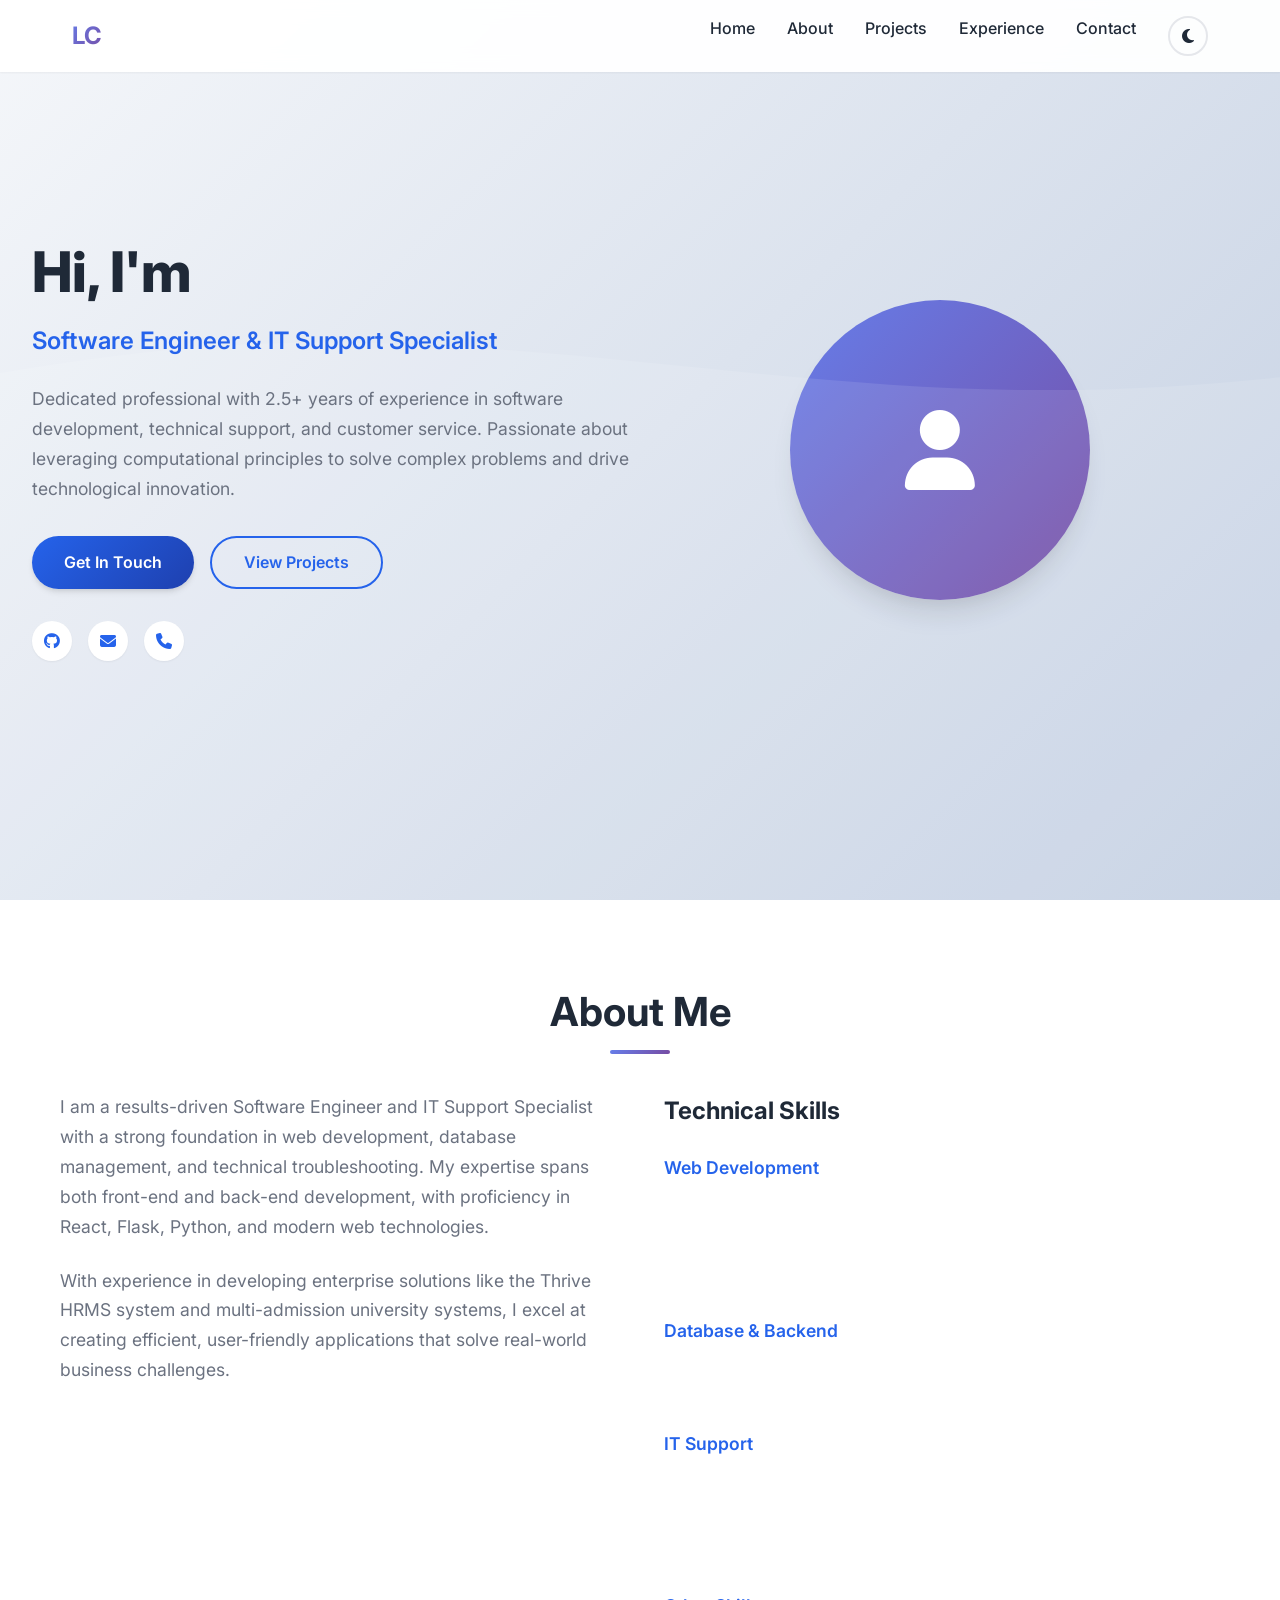
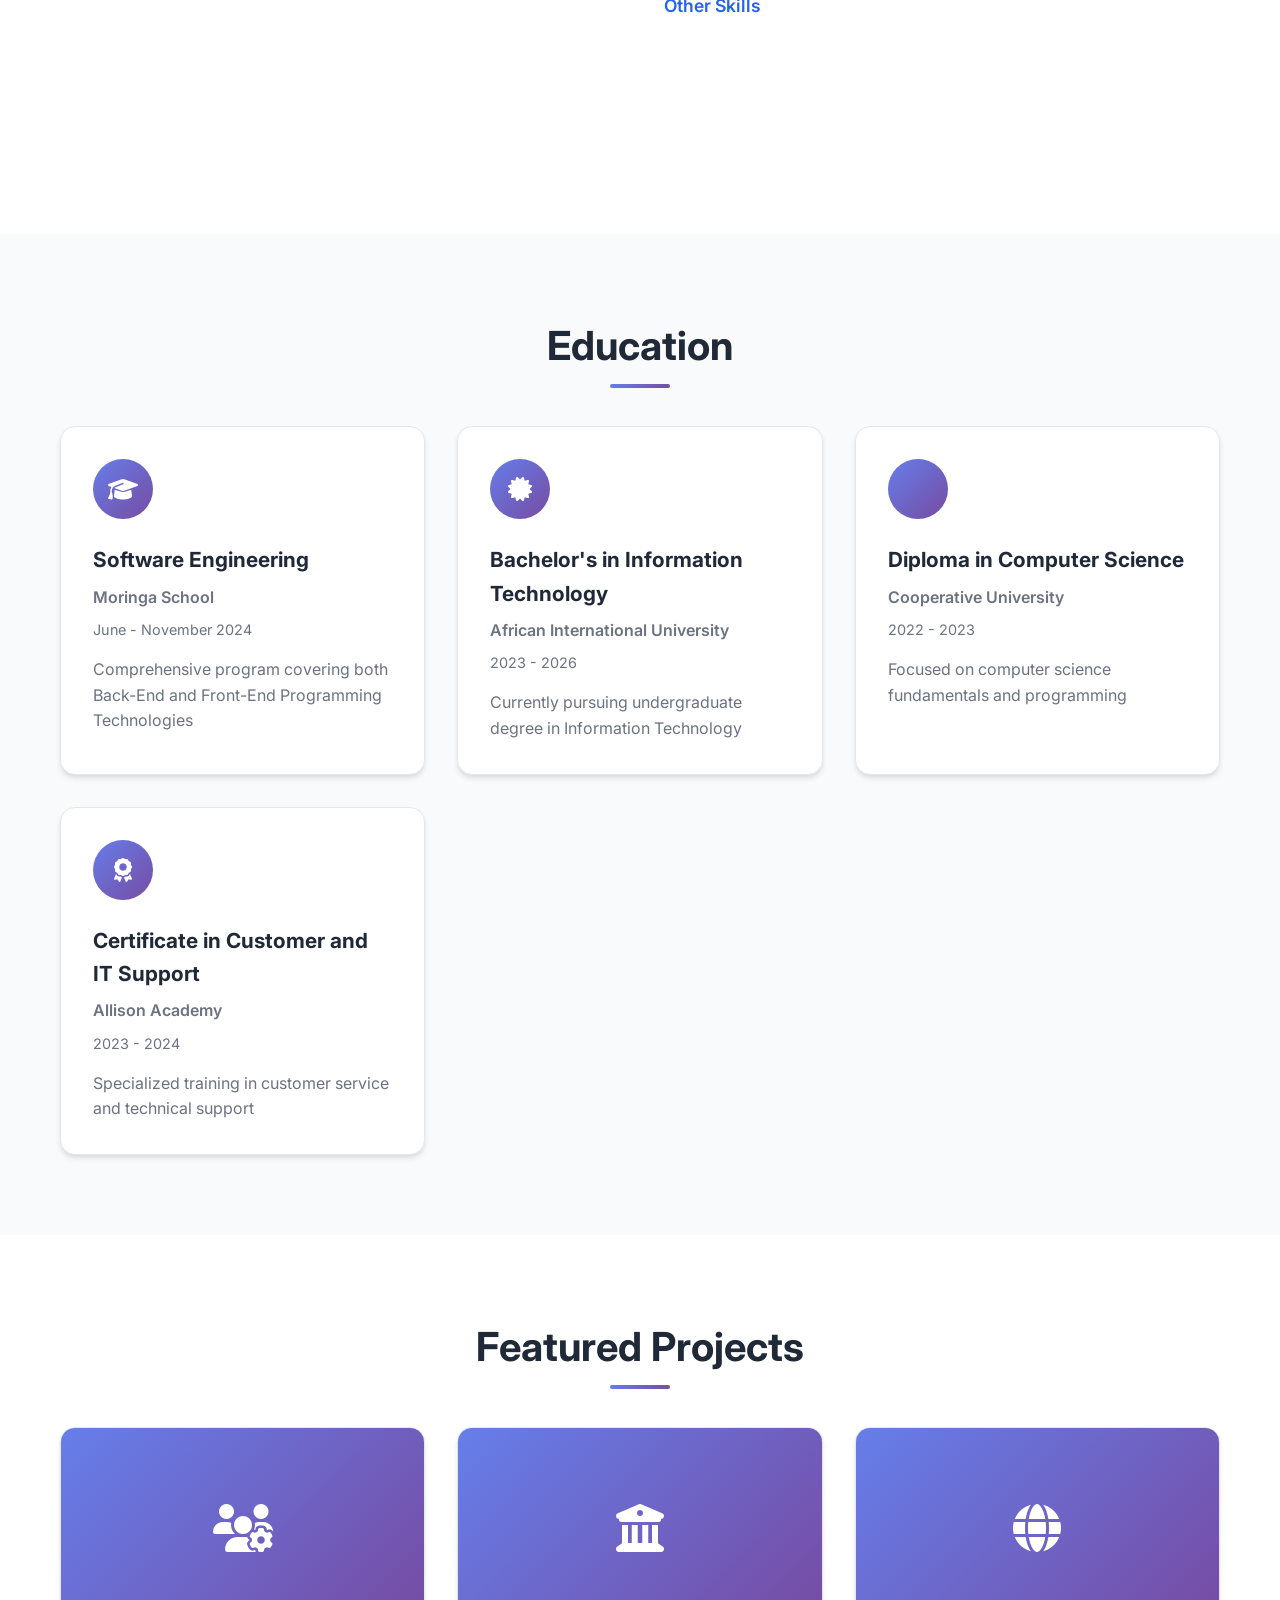
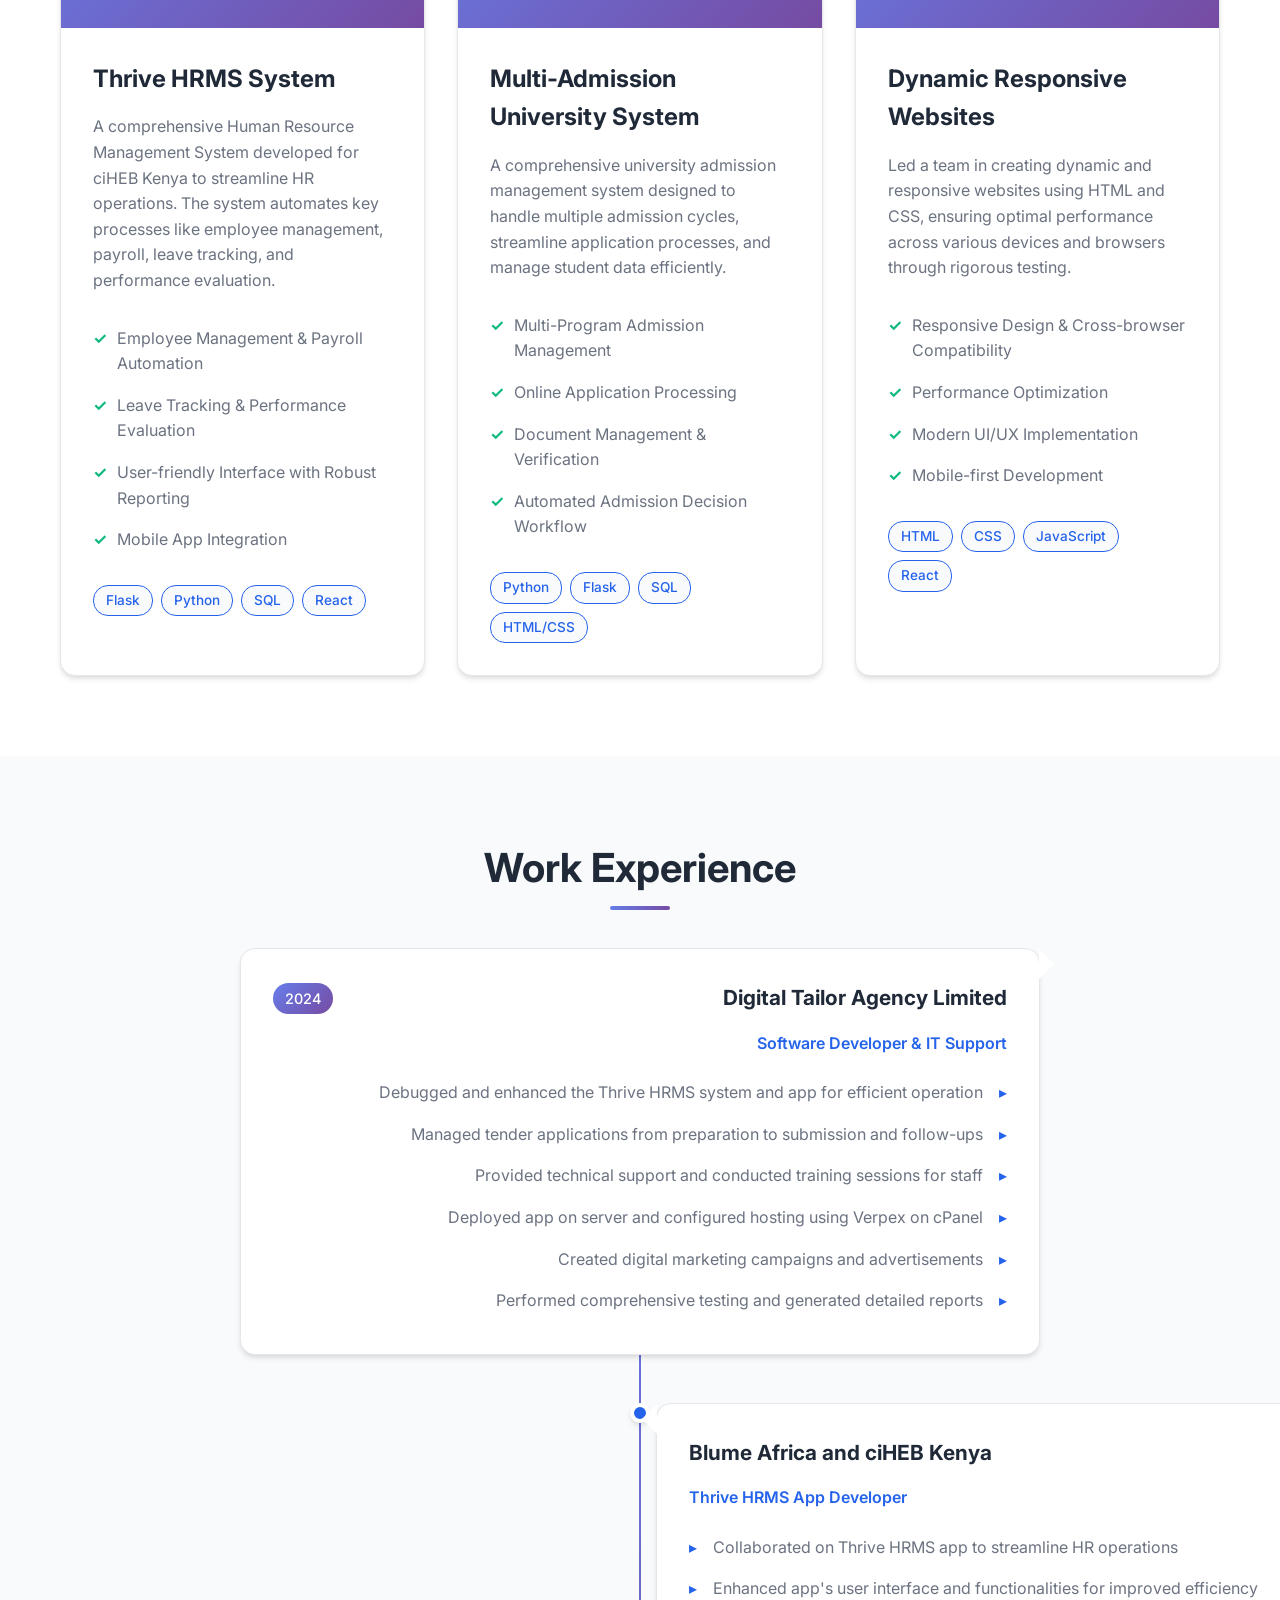
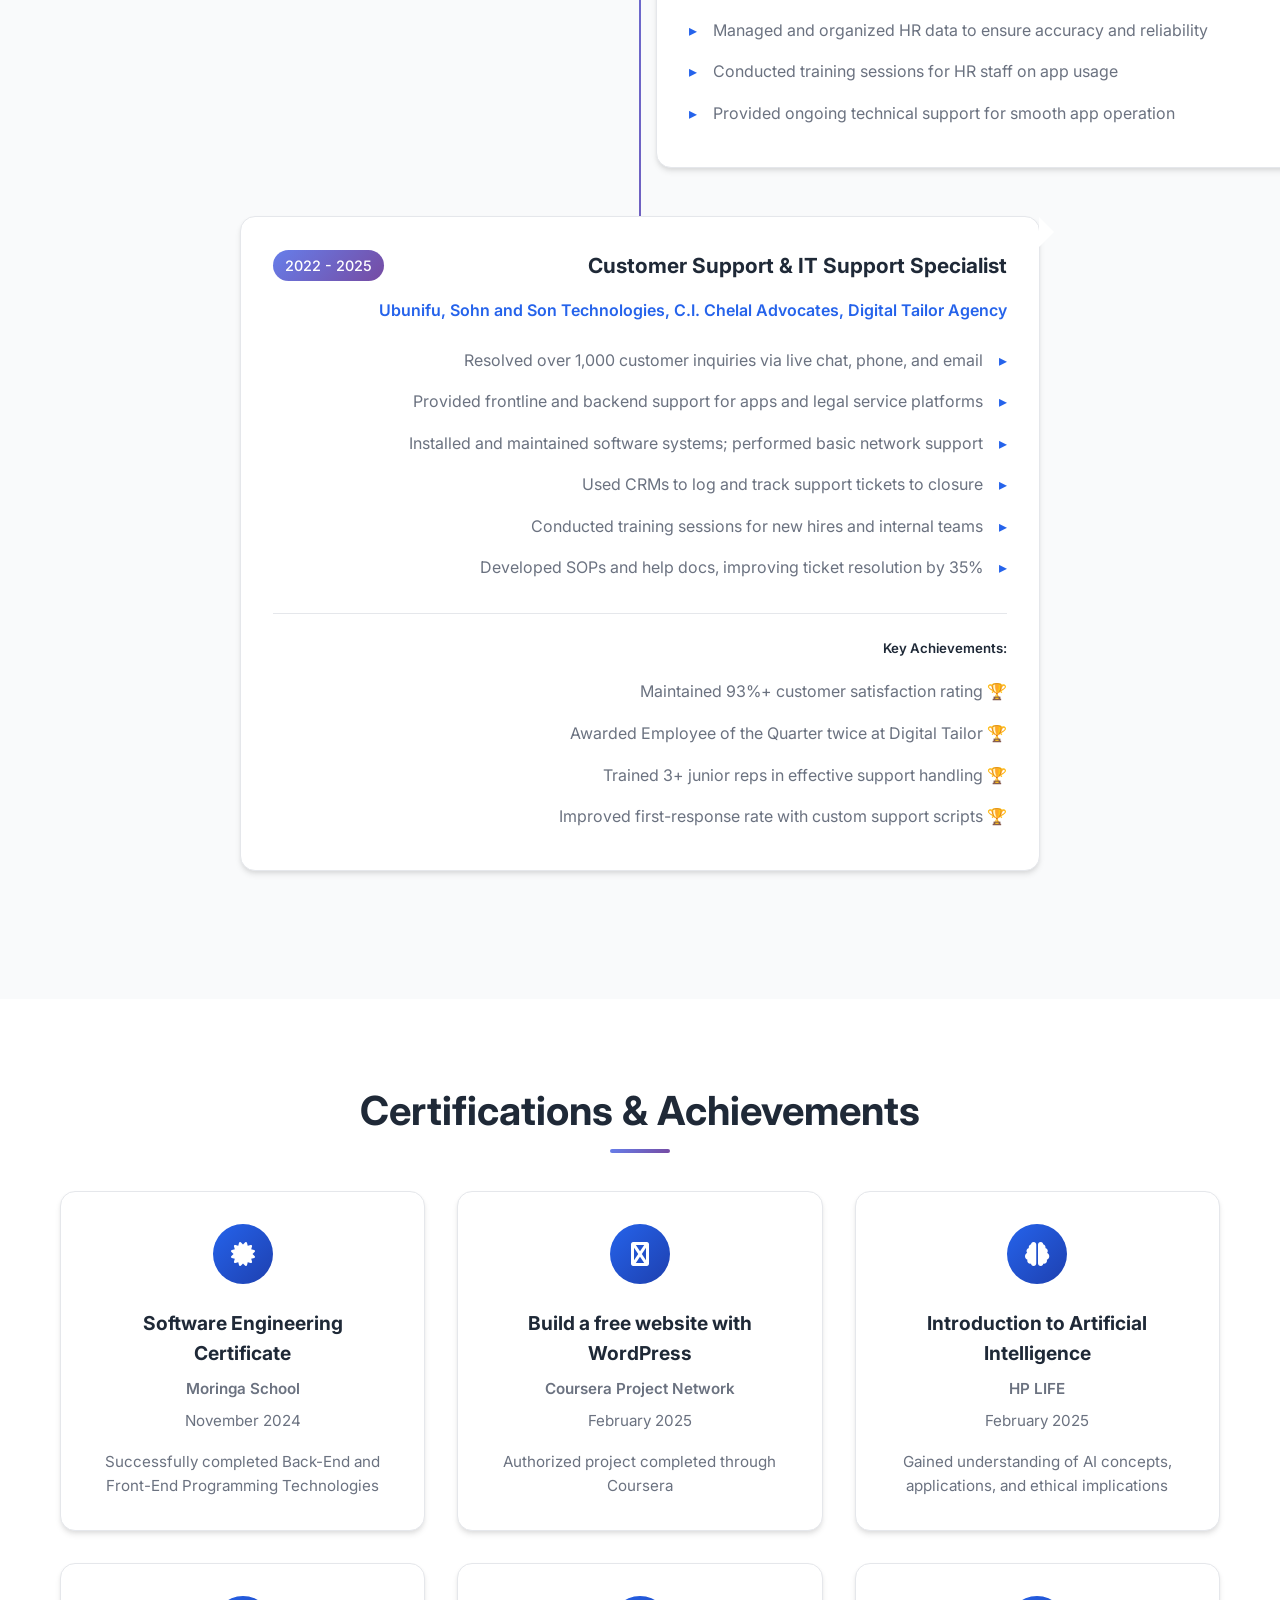
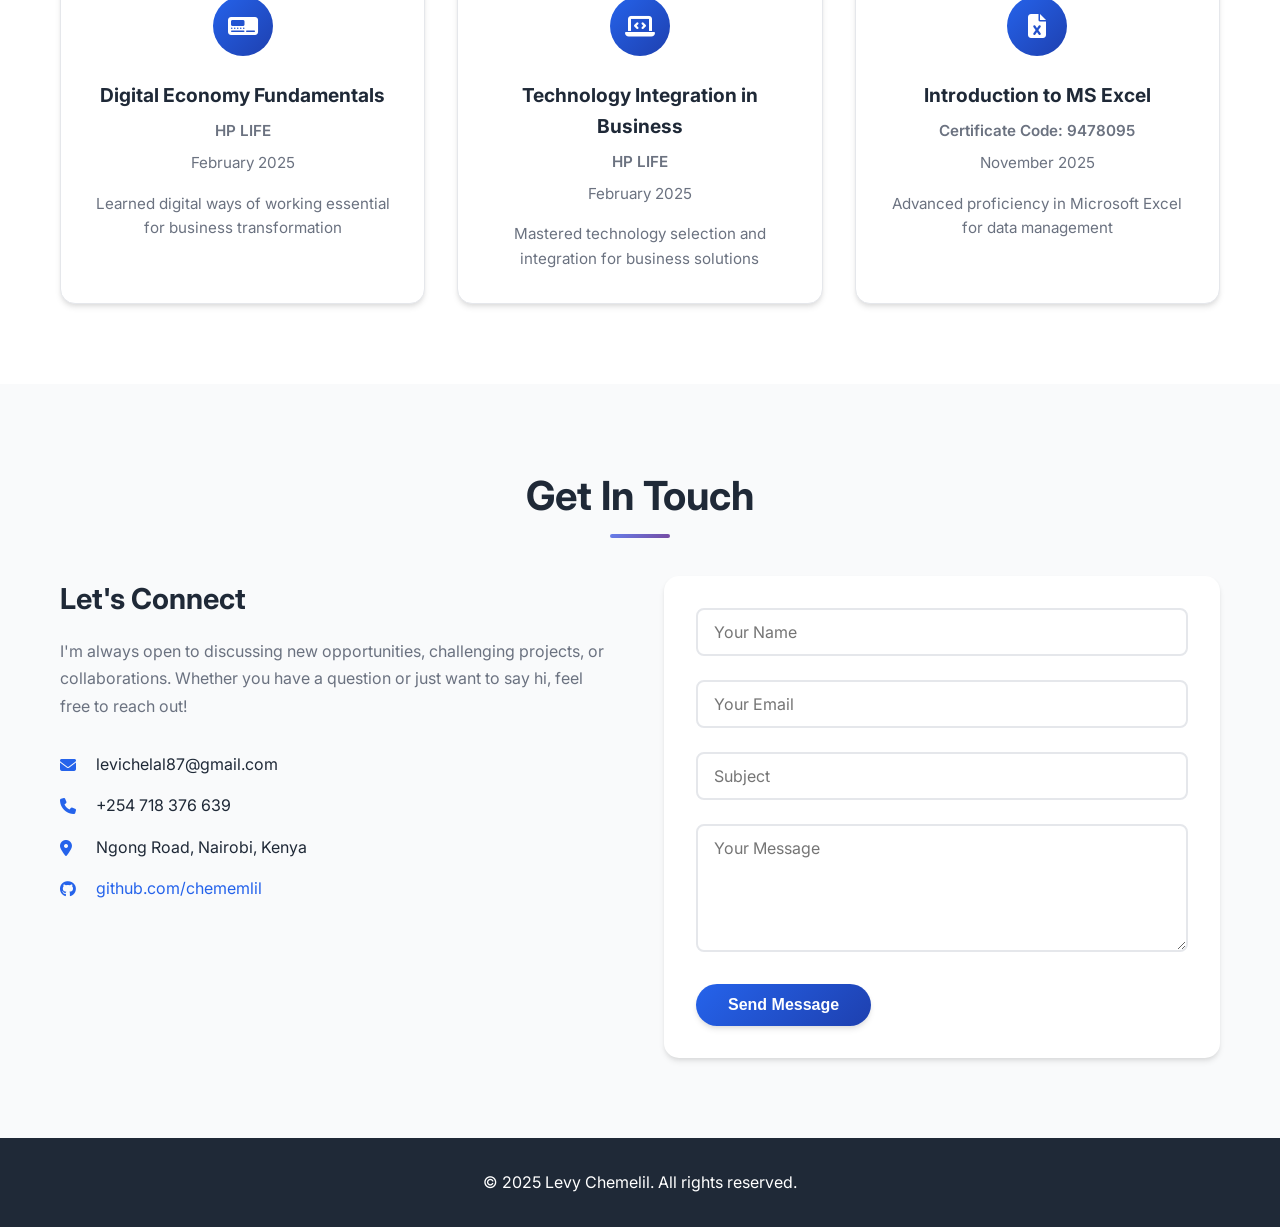
==== index.html @ 7f140a43 "Initial commit: Professional portfolio with dark theme Features: - Responsive design with mobile nav" ====
<!DOCTYPE html>
<html lang="en">
<head>
    <meta charset="UTF-8">
    <meta name="viewport" content="width=device-width, initial-scale=1.0">
    <title>Levy Chemelil - Software Engineer & IT Support Specialist</title>
    <link rel="stylesheet" href="styles.css">
    <link rel="preconnect" href="https://fonts.googleapis.com">
    <link rel="preconnect" href="https://fonts.gstatic.com" crossorigin>
    <link href="https://fonts.googleapis.com/css2?family=Inter:wght@300;400;500;600;700;800&display=swap" rel="stylesheet">
    <link rel="stylesheet" href="https://cdnjs.cloudflare.com/ajax/libs/font-awesome/6.4.0/css/all.min.css">
</head>
<body>
    <!-- Header -->
    <header class="header">
        <nav class="nav">
            <div class="nav-brand">
                <h3>LC</h3>
            </div>
            <ul class="nav-menu">
                <li><a href="#home" class="nav-link">Home</a></li>
                <li><a href="#about" class="nav-link">About</a></li>
                <li><a href="#projects" class="nav-link">Projects</a></li>
                <li><a href="#experience" class="nav-link">Experience</a></li>
                <li><a href="#contact" class="nav-link">Contact</a></li>
                <li class="theme-toggle-container">
                    <button id="theme-toggle" class="theme-toggle" aria-label="Toggle dark mode">
                        <i class="fas fa-moon"></i>
                    </button>
                </li>
            </ul>
            <div class="hamburger">
                <span></span>
                <span></span>
                <span></span>
            </div>
        </nav>
    </header>

    <!-- Hero Section -->
    <section id="home" class="hero">
        <div class="hero-content">
            <h1 class="hero-title">
                Hi, I'm <span class="highlight">Levy Chemelil</span>
            </h1>
            <p class="hero-subtitle">Software Engineer & IT Support Specialist</p>
            <p class="hero-description">
                Dedicated professional with 2.5+ years of experience in software development, 
                technical support, and customer service. Passionate about leveraging computational 
                principles to solve complex problems and drive technological innovation.
            </p>
            <div class="hero-buttons">
                <a href="#contact" class="btn btn-primary">Get In Touch</a>
                <a href="#projects" class="btn btn-secondary">View Projects</a>
            </div>
            <div class="hero-socials">
                <a href="https://github.com/chemelillevy" target="_blank" class="social-link">
                    <i class="fab fa-github"></i>
                </a>
                <a href="mailto:levichelal87@gmail.com" class="social-link">
                    <i class="fas fa-envelope"></i>
                </a>
                <a href="tel:+254718376639" class="social-link">
                    <i class="fas fa-phone"></i>
                </a>
            </div>
        </div>
        <div class="hero-image">
            <div class="profile-placeholder">
                <i class="fas fa-user"></i>
            </div>
        </div>
    </section>

    <!-- About Section -->
    <section id="about" class="about">
        <div class="container">
            <h2 class="section-title">About Me</h2>
            <div class="about-content">
                <div class="about-text">
                    <p>
                        I am a results-driven Software Engineer and IT Support Specialist with a strong 
                        foundation in web development, database management, and technical troubleshooting. 
                        My expertise spans both front-end and back-end development, with proficiency in 
                        React, Flask, Python, and modern web technologies.
                    </p>
                    <p>
                        With experience in developing enterprise solutions like the Thrive HRMS system and 
                        multi-admission university systems, I excel at creating efficient, user-friendly 
                        applications that solve real-world business challenges.
                    </p>
                </div>
                <div class="skills-grid">
                    <h3>Technical Skills</h3>
                    <div class="skills">
                        <div class="skill-category">
                            <h4>Web Development</h4>
                            <div class="skill-tags">
                                <span class="skill-tag">HTML</span>
                                <span class="skill-tag">CSS</span>
                                <span class="skill-tag">JavaScript</span>
                                <span class="skill-tag">React</span>
                                <span class="skill-tag">Flask</span>
                                <span class="skill-tag">Python</span>
                                <span class="skill-tag">APIs</span>
                            </div>
                        </div>
                        <div class="skill-category">
                            <h4>Database & Backend</h4>
                            <div class="skill-tags">
                                <span class="skill-tag">SQL</span>
                                <span class="skill-tag">Database Management</span>
                                <span class="skill-tag">Flask Backend</span>
                            </div>
                        </div>
                        <div class="skill-category">
                            <h4>IT Support</h4>
                            <div class="skill-tags">
                                <span class="skill-tag">Technical Troubleshooting</span>
                                <span class="skill-tag">CRM Systems</span>
                                <span class="skill-tag">Network Support</span>
                                <span class="skill-tag">Customer Support</span>
                            </div>
                        </div>
                        <div class="skill-category">
                            <h4>Other Skills</h4>
                            <div class="skill-tags">
                                <span class="skill-tag">Microsoft Office</span>
                                <span class="skill-tag">Graphic Design</span>
                                <span class="skill-tag">Digital Marketing</span>
                                <span class="skill-tag">Computer Hardware</span>
                            </div>
                        </div>
                    </div>
                </div>
            </div>
        </div>
    </section>

    <!-- Education Section -->
    <section class="education">
        <div class="container">
            <h2 class="section-title">Education</h2>
            <div class="education-grid">
                <div class="education-card">
                    <div class="education-icon">
                        <i class="fas fa-graduation-cap"></i>
                    </div>
                    <div class="education-content">
                        <h3>Software Engineering</h3>
                        <p class="education-school">Moringa School</p>
                        <p class="education-date">June - November 2024</p>
                        <p>Comprehensive program covering both Back-End and Front-End Programming Technologies</p>
                    </div>
                </div>
                <div class="education-card">
                    <div class="education-icon">
                        <i class="fas fa-certificate"></i>
                    </div>
                    <div class="education-content">
                        <h3>Bachelor's in Information Technology</h3>
                        <p class="education-school">African International University</p>
                        <p class="education-date">2023 - 2026</p>
                        <p>Currently pursuing undergraduate degree in Information Technology</p>
                    </div>
                </div>
                <div class="education-card">
                    <div class="education-icon">
                        <i class="fas fa-diploma"></i>
                    </div>
                    <div class="education-content">
                        <h3>Diploma in Computer Science</h3>
                        <p class="education-school">Cooperative University</p>
                        <p class="education-date">2022 - 2023</p>
                        <p>Focused on computer science fundamentals and programming</p>
                    </div>
                </div>
                <div class="education-card">
                    <div class="education-icon">
                        <i class="fas fa-award"></i>
                    </div>
                    <div class="education-content">
                        <h3>Certificate in Customer and IT Support</h3>
                        <p class="education-school">Allison Academy</p>
                        <p class="education-date">2023 - 2024</p>
                        <p>Specialized training in customer service and technical support</p>
                    </div>
                </div>
            </div>
        </div>
    </section>

    <!-- Projects Section -->
    <section id="projects" class="projects">
        <div class="container">
            <h2 class="section-title">Featured Projects</h2>
            <div class="projects-grid">
                <div class="project-card">
                    <div class="project-image">
                        <i class="fas fa-users-cog"></i>
                    </div>
                    <div class="project-content">
                        <h3>Thrive HRMS System</h3>
                        <p class="project-description">
                            A comprehensive Human Resource Management System developed for ciHEB Kenya to 
                            streamline HR operations. The system automates key processes like employee 
                            management, payroll, leave tracking, and performance evaluation.
                        </p>
                        <div class="project-features">
                            <ul>
                                <li>Employee Management & Payroll Automation</li>
                                <li>Leave Tracking & Performance Evaluation</li>
                                <li>User-friendly Interface with Robust Reporting</li>
                                <li>Mobile App Integration</li>
                            </ul>
                        </div>
                        <div class="project-tech">
                            <span class="tech-tag">Flask</span>
                            <span class="tech-tag">Python</span>
                            <span class="tech-tag">SQL</span>
                            <span class="tech-tag">React</span>
                        </div>
                    </div>
                </div>

                <div class="project-card">
                    <div class="project-image">
                        <i class="fas fa-university"></i>
                    </div>
                    <div class="project-content">
                        <h3>Multi-Admission University System</h3>
                        <p class="project-description">
                            A comprehensive university admission management system designed to handle multiple 
                            admission cycles, streamline application processes, and manage student data efficiently.
                        </p>
                        <div class="project-features">
                            <ul>
                                <li>Multi-Program Admission Management</li>
                                <li>Online Application Processing</li>
                                <li>Document Management & Verification</li>
                                <li>Automated Admission Decision Workflow</li>
                            </ul>
                        </div>
                        <div class="project-tech">
                            <span class="tech-tag">Python</span>
                            <span class="tech-tag">Flask</span>
                            <span class="tech-tag">SQL</span>
                            <span class="tech-tag">HTML/CSS</span>
                        </div>
                    </div>
                </div>

                <div class="project-card">
                    <div class="project-image">
                        <i class="fas fa-globe"></i>
                    </div>
                    <div class="project-content">
                        <h3>Dynamic Responsive Websites</h3>
                        <p class="project-description">
                            Led a team in creating dynamic and responsive websites using HTML and CSS, ensuring 
                            optimal performance across various devices and browsers through rigorous testing.
                        </p>
                        <div class="project-features">
                            <ul>
                                <li>Responsive Design & Cross-browser Compatibility</li>
                                <li>Performance Optimization</li>
                                <li>Modern UI/UX Implementation</li>
                                <li>Mobile-first Development</li>
                            </ul>
                        </div>
                        <div class="project-tech">
                            <span class="tech-tag">HTML</span>
                            <span class="tech-tag">CSS</span>
                            <span class="tech-tag">JavaScript</span>
                            <span class="tech-tag">React</span>
                        </div>
                    </div>
                </div>
            </div>
        </div>
    </section>

    <!-- Work Experience Section -->
    <section id="experience" class="experience">
        <div class="container">
            <h2 class="section-title">Work Experience</h2>
            <div class="timeline">
                <div class="timeline-item">
                    <div class="timeline-dot"></div>
                    <div class="timeline-content">
                        <div class="timeline-header">
                            <h3>Digital Tailor Agency Limited</h3>
                            <span class="timeline-date">2024</span>
                        </div>
                        <h4>Software Developer & IT Support</h4>
                        <ul>
                            <li>Debugged and enhanced the Thrive HRMS system and app for efficient operation</li>
                            <li>Managed tender applications from preparation to submission and follow-ups</li>
                            <li>Provided technical support and conducted training sessions for staff</li>
                            <li>Deployed app on server and configured hosting using Verpex on cPanel</li>
                            <li>Created digital marketing campaigns and advertisements</li>
                            <li>Performed comprehensive testing and generated detailed reports</li>
                        </ul>
                    </div>
                </div>

                <div class="timeline-item">
                    <div class="timeline-dot"></div>
                    <div class="timeline-content">
                        <div class="timeline-header">
                            <h3>Blume Africa and ciHEB Kenya</h3>
                            <span class="timeline-date">2024</span>
                        </div>
                        <h4>Thrive HRMS App Developer</h4>
                        <ul>
                            <li>Collaborated on Thrive HRMS app to streamline HR operations</li>
                            <li>Enhanced app's user interface and functionalities for improved efficiency</li>
                            <li>Managed and organized HR data to ensure accuracy and reliability</li>
                            <li>Conducted training sessions for HR staff on app usage</li>
                            <li>Provided ongoing technical support for smooth app operation</li>
                        </ul>
                    </div>
                </div>

                <div class="timeline-item">
                    <div class="timeline-dot"></div>
                    <div class="timeline-content">
                        <div class="timeline-header">
                            <h3>Customer Support & IT Support Specialist</h3>
                            <span class="timeline-date">2022 - 2025</span>
                        </div>
                        <h4>Ubunifu, Sohn and Son Technologies, C.I. Chelal Advocates, Digital Tailor Agency</h4>
                        <ul>
                            <li>Resolved over 1,000 customer inquiries via live chat, phone, and email</li>
                            <li>Provided frontline and backend support for apps and legal service platforms</li>
                            <li>Installed and maintained software systems; performed basic network support</li>
                            <li>Used CRMs to log and track support tickets to closure</li>
                            <li>Conducted training sessions for new hires and internal teams</li>
                            <li>Developed SOPs and help docs, improving ticket resolution by 35%</li>
                        </ul>
                        <div class="achievements">
                            <h5>Key Achievements:</h5>
                            <ul>
                                <li>Maintained 93%+ customer satisfaction rating</li>
                                <li>Awarded Employee of the Quarter twice at Digital Tailor</li>
                                <li>Trained 3+ junior reps in effective support handling</li>
                                <li>Improved first-response rate with custom support scripts</li>
                            </ul>
                        </div>
                    </div>
                </div>
            </div>
        </div>
    </section>

    <!-- Certificates Section -->
    <section class="certificates">
        <div class="container">
            <h2 class="section-title">Certifications & Achievements</h2>
            <div class="certificates-grid">
                <div class="certificate-card">
                    <div class="certificate-icon">
                        <i class="fas fa-certificate"></i>
                    </div>
                    <div class="certificate-content">
                        <h3>Software Engineering Certificate</h3>
                        <p class="certificate-issuer">Moringa School</p>
                        <p class="certificate-date">November 2024</p>
                        <p>Successfully completed Back-End and Front-End Programming Technologies</p>
                    </div>
                </div>

                <div class="certificate-card">
                    <div class="certificate-icon">
                        <i class="fas fa-wordpress"></i>
                    </div>
                    <div class="certificate-content">
                        <h3>Build a free website with WordPress</h3>
                        <p class="certificate-issuer">Coursera Project Network</p>
                        <p class="certificate-date">February 2025</p>
                        <p>Authorized project completed through Coursera</p>
                    </div>
                </div>

                <div class="certificate-card">
                    <div class="certificate-icon">
                        <i class="fas fa-brain"></i>
                    </div>
                    <div class="certificate-content">
                        <h3>Introduction to Artificial Intelligence</h3>
                        <p class="certificate-issuer">HP LIFE</p>
                        <p class="certificate-date">February 2025</p>
                        <p>Gained understanding of AI concepts, applications, and ethical implications</p>
                    </div>
                </div>

                <div class="certificate-card">
                    <div class="certificate-icon">
                        <i class="fas fa-digital-tachograph"></i>
                    </div>
                    <div class="certificate-content">
                        <h3>Digital Economy Fundamentals</h3>
                        <p class="certificate-issuer">HP LIFE</p>
                        <p class="certificate-date">February 2025</p>
                        <p>Learned digital ways of working essential for business transformation</p>
                    </div>
                </div>

                <div class="certificate-card">
                    <div class="certificate-icon">
                        <i class="fas fa-laptop-code"></i>
                    </div>
                    <div class="certificate-content">
                        <h3>Technology Integration in Business</h3>
                        <p class="certificate-issuer">HP LIFE</p>
                        <p class="certificate-date">February 2025</p>
                        <p>Mastered technology selection and integration for business solutions</p>
                    </div>
                </div>

                <div class="certificate-card">
                    <div class="certificate-icon">
                        <i class="fas fa-file-excel"></i>
                    </div>
                    <div class="certificate-content">
                        <h3>Introduction to MS Excel</h3>
                        <p class="certificate-issuer">Certificate Code: 9478095</p>
                        <p class="certificate-date">November 2025</p>
                        <p>Advanced proficiency in Microsoft Excel for data management</p>
                    </div>
                </div>
            </div>
        </div>
    </section>

    <!-- Contact Section -->
    <section id="contact" class="contact">
        <div class="container">
            <h2 class="section-title">Get In Touch</h2>
            <div class="contact-content">
                <div class="contact-info">
                    <h3>Let's Connect</h3>
                    <p>
                        I'm always open to discussing new opportunities, challenging projects, 
                        or collaborations. Whether you have a question or just want to say hi, 
                        feel free to reach out!
                    </p>
                    <div class="contact-details">
                        <div class="contact-item">
                            <i class="fas fa-envelope"></i>
                            <span>levichelal87@gmail.com</span>
                        </div>
                        <div class="contact-item">
                            <i class="fas fa-phone"></i>
                            <span>+254 718 376 639</span>
                        </div>
                        <div class="contact-item">
                            <i class="fas fa-map-marker-alt"></i>
                            <span>Ngong Road, Nairobi, Kenya</span>
                        </div>
                        <div class="contact-item">
                            <i class="fab fa-github"></i>
                            <a href="https://github.com/chememlil" target="_blank">github.com/chememlil</a>
                        </div>
                    </div>
                </div>
                <div class="contact-form">
                    <form id="contactForm">
                        <div class="form-group">
                            <input type="text" id="name" name="name" placeholder="Your Name" required>
                        </div>
                        <div class="form-group">
                            <input type="email" id="email" name="email" placeholder="Your Email" required>
                        </div>
                        <div class="form-group">
                            <input type="text" id="subject" name="subject" placeholder="Subject" required>
                        </div>
                        <div class="form-group">
                            <textarea id="message" name="message" rows="5" placeholder="Your Message" required></textarea>
                        </div>
                        <button type="submit" class="btn btn-primary">Send Message</button>
                    </form>
                </div>
            </div>
        </div>
    </section>

    <!-- Footer -->
    <footer class="footer">
        <div class="container">
            <p>&copy; 2025 Levy Chemelil. All rights reserved.</p>
        </div>
    </footer>

    <script src="script.js"></script>
</body>
</html>
---- styles.css ----
/* Reset and Base Styles */
* {
    margin: 0;
    padding: 0;
    box-sizing: border-box;
}

:root {
    --primary-color: #2563eb;
    --secondary-color: #1e40af;
    --accent-color: #3b82f6;
    --text-dark: #1f2937;
    --text-light: #6b7280;
    --bg-light: #f9fafb;
    --bg-white: #ffffff;
    --border-color: #e5e7eb;
    --success-color: #10b981;
    --warning-color: #f59e0b;
    --error-color: #ef4444;
    --gradient-1: linear-gradient(135deg, #667eea 0%, #764ba2 100%);
    --gradient-2: linear-gradient(135deg, #2563eb 0%, #1e40af 100%);
    --shadow-sm: 0 1px 2px 0 rgba(0, 0, 0, 0.05);
    --shadow-md: 0 4px 6px -1px rgba(0, 0, 0, 0.1), 0 2px 4px -1px rgba(0, 0, 0, 0.06);
    --shadow-lg: 0 10px 15px -3px rgba(0, 0, 0, 0.1), 0 4px 6px -2px rgba(0, 0, 0, 0.05);
    --shadow-xl: 0 20px 25px -5px rgba(0, 0, 0, 0.1), 0 10px 10px -5px rgba(0, 0, 0, 0.04);
}

/* Dark Theme Variables */
[data-theme="dark"] {
    --primary-color: #3b82f6;
    --secondary-color: #2563eb;
    --accent-color: #60a5fa;
    --text-dark: #f9fafb;
    --text-light: #d1d5db;
    --bg-light: #1f2937;
    --bg-white: #111827;
    --border-color: #374151;
    --success-color: #34d399;
    --warning-color: #fbbf24;
    --error-color: #f87171;
    --gradient-1: linear-gradient(135deg, #667eea 0%, #764ba2 100%);
    --gradient-2: linear-gradient(135deg, #3b82f6 0%, #2563eb 100%);
    --shadow-sm: 0 1px 2px 0 rgba(0, 0, 0, 0.3);
    --shadow-md: 0 4px 6px -1px rgba(0, 0, 0, 0.4), 0 2px 4px -1px rgba(0, 0, 0, 0.3);
    --shadow-lg: 0 10px 15px -3px rgba(0, 0, 0, 0.4), 0 4px 6px -2px rgba(0, 0, 0, 0.3);
    --shadow-xl: 0 20px 25px -5px rgba(0, 0, 0, 0.5), 0 10px 10px -5px rgba(0, 0, 0, 0.4);
}

html {
    scroll-behavior: smooth;
}

body {
    font-family: 'Inter', sans-serif;
    line-height: 1.6;
    color: var(--text-dark);
    background-color: var(--bg-white);
}

.container {
    max-width: 1200px;
    margin: 0 auto;
    padding: 0 20px;
}

/* Header Styles */
.header {
    position: fixed;
    top: 0;
    width: 100%;
    background: rgba(255, 255, 255, 0.95);
    backdrop-filter: blur(10px);
    z-index: 1000;
    box-shadow: var(--shadow-sm);
}

.nav {
    display: flex;
    justify-content: space-between;
    align-items: center;
    padding: 1rem 2rem;
    max-width: 1200px;
    margin: 0 auto;
}

.nav-brand h3 {
    font-size: 1.5rem;
    font-weight: 700;
    background: var(--gradient-1);
    -webkit-background-clip: text;
    -webkit-text-fill-color: transparent;
    background-clip: text;
}

.nav-menu {
    display: flex;
    list-style: none;
    gap: 2rem;
}

.nav-link {
    text-decoration: none;
    color: var(--text-dark);
    font-weight: 500;
    transition: color 0.3s ease;
    position: relative;
}

.nav-link:hover {
    color: var(--primary-color);
}

.nav-link::after {
    content: '';
    position: absolute;
    bottom: -5px;
    left: 0;
    width: 0;
    height: 2px;
    background: var(--primary-color);
    transition: width 0.3s ease;
}

.nav-link:hover::after {
    width: 100%;
}

.hamburger {
    display: none;
    flex-direction: column;
    cursor: pointer;
}

.hamburger span {
    width: 25px;
    height: 3px;
    background: var(--text-dark);
    margin: 3px 0;
    transition: 0.3s;
}

/* Theme Toggle Styles */
.theme-toggle-container {
    display: flex;
    align-items: center;
}

.theme-toggle {
    background: transparent;
    border: 2px solid var(--border-color);
    border-radius: 50px;
    padding: 0.5rem;
    cursor: pointer;
    transition: all 0.3s ease;
    color: var(--text-dark);
    font-size: 1rem;
    width: 40px;
    height: 40px;
    display: flex;
    align-items: center;
    justify-content: center;
}

.theme-toggle:hover {
    background: var(--primary-color);
    color: white;
    border-color: var(--primary-color);
    transform: rotate(180deg);
}

[data-theme="dark"] .theme-toggle {
    color: var(--text-light);
}

[data-theme="dark"] .theme-toggle:hover {
    background: var(--primary-color);
    color: white;
}

/* Smooth transitions for theme switching */
* {
    transition: background-color 0.3s ease, color 0.3s ease, border-color 0.3s ease, box-shadow 0.3s ease;
}

/* Hero Section */
.hero {
    min-height: 100vh;
    display: flex;
    align-items: center;
    padding: 0 2rem;
    background: linear-gradient(135deg, #f5f7fa 0%, #c3cfe2 100%);
    position: relative;
    overflow: hidden;
}

[data-theme="dark"] .hero {
    background: linear-gradient(135deg, #1a1a2e 0%, #16213e 100%);
}

.hero::before {
    content: '';
    position: absolute;
    top: 0;
    left: 0;
    right: 0;
    bottom: 0;
    background: url('data:image/svg+xml,<svg xmlns="http://www.w3.org/2000/svg" viewBox="0 0 1440 320"><path fill="%23ffffff" fill-opacity="0.1" d="M0,96L48,112C96,128,192,160,288,160C384,160,480,128,576,122.7C672,117,768,139,864,138.7C960,139,1056,117,1152,106.7C1248,96,1344,96,1392,96L1440,96L1440,320L1392,320C1344,320,1248,320,1152,320C1056,320,960,320,864,320C768,320,672,320,576,320C480,320,384,320,288,320C192,320,96,320,48,320L0,320Z"></path></svg>') no-repeat bottom;
    background-size: cover;
}

.hero-content {
    flex: 1;
    max-width: 600px;
    z-index: 1;
    position: relative;
}

.hero-title {
    font-size: 3.5rem;
    font-weight: 800;
    line-height: 1.2;
    margin-bottom: 1rem;
    color: var(--text-dark);
}

.highlight {
    background: var(--gradient-1);
    -webkit-background-clip: text;
    -webkit-text-fill-color: transparent;
    background-clip: text;
}

.hero-subtitle {
    font-size: 1.5rem;
    color: var(--primary-color);
    margin-bottom: 1.5rem;
    font-weight: 600;
}

.hero-description {
    font-size: 1.1rem;
    color: var(--text-light);
    margin-bottom: 2rem;
    line-height: 1.7;
}

.hero-buttons {
    display: flex;
    gap: 1rem;
    margin-bottom: 2rem;
}

.btn {
    padding: 0.75rem 2rem;
    border: none;
    border-radius: 50px;
    font-weight: 600;
    text-decoration: none;
    display: inline-flex;
    align-items: center;
    justify-content: center;
    cursor: pointer;
    transition: all 0.3s ease;
    font-size: 1rem;
}

.btn-primary {
    background: var(--gradient-2);
    color: white;
    box-shadow: var(--shadow-md);
}

.btn-primary:hover {
    transform: translateY(-2px);
    box-shadow: var(--shadow-lg);
}

.btn-secondary {
    background: transparent;
    color: var(--primary-color);
    border: 2px solid var(--primary-color);
}

.btn-secondary:hover {
    background: var(--primary-color);
    color: white;
    transform: translateY(-2px);
}

.hero-socials {
    display: flex;
    gap: 1rem;
}

.social-link {
    width: 40px;
    height: 40px;
    border-radius: 50%;
    background: white;
    display: flex;
    align-items: center;
    justify-content: center;
    color: var(--primary-color);
    text-decoration: none;
    transition: all 0.3s ease;
    box-shadow: var(--shadow-sm);
}

.social-link:hover {
    background: var(--primary-color);
    color: white;
    transform: translateY(-3px);
    box-shadow: var(--shadow-md);
}

.hero-image {
    flex: 1;
    display: flex;
    justify-content: center;
    align-items: center;
}

.profile-placeholder {
    width: 300px;
    height: 300px;
    border-radius: 50%;
    background: var(--gradient-1);
    display: flex;
    align-items: center;
    justify-content: center;
    color: white;
    font-size: 5rem;
    box-shadow: var(--shadow-xl);
    animation: float 3s ease-in-out infinite;
}

@keyframes float {
    0%, 100% { transform: translateY(0px); }
    50% { transform: translateY(-20px); }
}

/* Section Styles */
.section-title {
    font-size: 2.5rem;
    font-weight: 700;
    text-align: center;
    margin-bottom: 3rem;
    color: var(--text-dark);
    position: relative;
}

.section-title::after {
    content: '';
    position: absolute;
    bottom: -10px;
    left: 50%;
    transform: translateX(-50%);
    width: 60px;
    height: 4px;
    background: var(--gradient-1);
    border-radius: 2px;
}

/* About Section */
.about {
    padding: 5rem 0;
    background: var(--bg-white);
}

.about-content {
    display: grid;
    grid-template-columns: 1fr 1fr;
    gap: 3rem;
    align-items: start;
}

.about-text p {
    margin-bottom: 1.5rem;
    color: var(--text-light);
    font-size: 1.1rem;
    line-height: 1.7;
}

.skills-grid h3 {
    font-size: 1.5rem;
    margin-bottom: 1.5rem;
    color: var(--text-dark);
}

.skill-category {
    margin-bottom: 2rem;
}

.skill-category h4 {
    font-size: 1.1rem;
    margin-bottom: 0.75rem;
    color: var(--primary-color);
    font-weight: 600;
}

.skill-tags {
    display: flex;
    flex-wrap: wrap;
    gap: 0.5rem;
}

.skill-tag {
    background: var(--bg-light);
    color: var(--text-dark);
    padding: 0.5rem 1rem;
    border-radius: 25px;
    font-size: 0.9rem;
    font-weight: 500;
    border: 1px solid var(--border-color);
    transition: all 0.3s ease;
}

.skill-tag:hover {
    background: var(--primary-color);
    color: white;
    transform: translateY(-2px);
}

/* Education Section */
.education {
    padding: 5rem 0;
    background: var(--bg-light);
}

.education-grid {
    display: grid;
    grid-template-columns: repeat(auto-fit, minmax(300px, 1fr));
    gap: 2rem;
}

.education-card {
    background: white;
    padding: 2rem;
    border-radius: 15px;
    box-shadow: var(--shadow-md);
    transition: all 0.3s ease;
    border: 1px solid var(--border-color);
}

.education-card:hover {
    transform: translateY(-5px);
    box-shadow: var(--shadow-xl);
}

.education-icon {
    width: 60px;
    height: 60px;
    background: var(--gradient-1);
    border-radius: 50%;
    display: flex;
    align-items: center;
    justify-content: center;
    color: white;
    font-size: 1.5rem;
    margin-bottom: 1.5rem;
}

.education-content h3 {
    font-size: 1.3rem;
    margin-bottom: 0.5rem;
    color: var(--text-dark);
}

.education-school {
    color: var(--primary-color);
    font-weight: 600;
    margin-bottom: 0.5rem;
}

.education-date {
    color: var(--text-light);
    font-size: 0.9rem;
    margin-bottom: 1rem;
}

.education-content p {
    color: var(--text-light);
    line-height: 1.6;
}

/* Projects Section */
.projects {
    padding: 5rem 0;
    background: var(--bg-white);
}

.projects-grid {
    display: grid;
    grid-template-columns: repeat(auto-fit, minmax(350px, 1fr));
    gap: 2rem;
}

.project-card {
    background: white;
    border-radius: 15px;
    overflow: hidden;
    box-shadow: var(--shadow-md);
    transition: all 0.3s ease;
    border: 1px solid var(--border-color);
}

.project-card:hover {
    transform: translateY(-5px);
    box-shadow: var(--shadow-xl);
}

.project-image {
    height: 200px;
    background: var(--gradient-1);
    display: flex;
    align-items: center;
    justify-content: center;
    color: white;
    font-size: 3rem;
}

.project-content {
    padding: 2rem;
}

.project-content h3 {
    font-size: 1.5rem;
    margin-bottom: 1rem;
    color: var(--text-dark);
}

.project-description {
    color: var(--text-light);
    margin-bottom: 1.5rem;
    line-height: 1.6;
}

.project-features ul {
    list-style: none;
    margin-bottom: 1.5rem;
}

.project-features li {
    padding: 0.5rem 0;
    color: var(--text-light);
    position: relative;
    padding-left: 1.5rem;
}

.project-features li::before {
    content: '✓';
    position: absolute;
    left: 0;
    color: var(--success-color);
    font-weight: bold;
}

.project-tech {
    display: flex;
    flex-wrap: wrap;
    gap: 0.5rem;
}

.tech-tag {
    background: var(--bg-light);
    color: var(--primary-color);
    padding: 0.25rem 0.75rem;
    border-radius: 15px;
    font-size: 0.85rem;
    font-weight: 500;
    border: 1px solid var(--primary-color);
}

/* Experience Section */
.experience {
    padding: 5rem 0;
    background: var(--bg-light);
}

.timeline {
    position: relative;
    max-width: 800px;
    margin: 0 auto;
}

.timeline::before {
    content: '';
    position: absolute;
    left: 50%;
    top: 0;
    bottom: 0;
    width: 2px;
    background: var(--gradient-1);
    transform: translateX(-50%);
}

.timeline-item {
    position: relative;
    margin-bottom: 3rem;
}

.timeline-item:nth-child(odd) .timeline-content {
    left: 0;
    right: 52%;
    text-align: right;
}

.timeline-item:nth-child(even) .timeline-content {
    left: 52%;
    right: 0;
}

.timeline-dot {
    position: absolute;
    left: 50%;
    top: 0;
    width: 20px;
    height: 20px;
    background: var(--primary-color);
    border-radius: 50%;
    transform: translateX(-50%);
    border: 4px solid white;
    box-shadow: var(--shadow-md);
}

.timeline-content {
    background: white;
    padding: 2rem;
    border-radius: 15px;
    box-shadow: var(--shadow-md);
    position: relative;
    border: 1px solid var(--border-color);
}

.timeline-content::before {
    content: '';
    position: absolute;
    top: 0;
    width: 0;
    height: 0;
    border: 15px solid transparent;
}

.timeline-item:nth-child(odd) .timeline-content::before {
    right: -30px;
    border-left-color: white;
}

.timeline-item:nth-child(even) .timeline-content::before {
    left: -30px;
    border-right-color: white;
}

.timeline-header {
    display: flex;
    justify-content: space-between;
    align-items: center;
    margin-bottom: 1rem;
}

.timeline-item:nth-child(odd) .timeline-header {
    flex-direction: row-reverse;
}

.timeline-header h3 {
    font-size: 1.3rem;
    color: var(--text-dark);
}

.timeline-date {
    background: var(--gradient-1);
    color: white;
    padding: 0.25rem 0.75rem;
    border-radius: 20px;
    font-size: 0.9rem;
    font-weight: 500;
}

.timeline-content h4 {
    color: var(--primary-color);
    margin-bottom: 1rem;
    font-weight: 600;
}

.timeline-content ul {
    list-style: none;
}

.timeline-content li {
    padding: 0.5rem 0;
    color: var(--text-light);
    position: relative;
    padding-left: 1.5rem;
}

.timeline-item:nth-child(odd) .timeline-content li {
    padding-left: 0;
    padding-right: 1.5rem;
}

.timeline-content li::before {
    content: '▸';
    position: absolute;
    left: 0;
    color: var(--primary-color);
}

.timeline-item:nth-child(odd) .timeline-content li::before {
    left: auto;
    right: 0;
}

.achievements {
    margin-top: 1.5rem;
    padding-top: 1.5rem;
    border-top: 1px solid var(--border-color);
}

.achievements h5 {
    color: var(--text-dark);
    margin-bottom: 0.75rem;
    font-weight: 600;
}

.achievements li::before {
    content: '🏆';
}

/* Certificates Section */
.certificates {
    padding: 5rem 0;
    background: var(--bg-white);
}

.certificates-grid {
    display: grid;
    grid-template-columns: repeat(auto-fit, minmax(300px, 1fr));
    gap: 2rem;
}

.certificate-card {
    background: white;
    padding: 2rem;
    border-radius: 15px;
    box-shadow: var(--shadow-md);
    transition: all 0.3s ease;
    border: 1px solid var(--border-color);
    text-align: center;
}

.certificate-card:hover {
    transform: translateY(-5px);
    box-shadow: var(--shadow-xl);
}

.certificate-icon {
    width: 60px;
    height: 60px;
    background: var(--gradient-2);
    border-radius: 50%;
    display: flex;
    align-items: center;
    justify-content: center;
    color: white;
    font-size: 1.5rem;
    margin: 0 auto 1.5rem;
}

.certificate-content h3 {
    font-size: 1.2rem;
    margin-bottom: 0.5rem;
    color: var(--text-dark);
}

.certificate-issuer {
    color: var(--primary-color);
    font-weight: 600;
    margin-bottom: 0.5rem;
}

.certificate-date {
    color: var(--text-light);
    font-size: 0.9rem;
    margin-bottom: 1rem;
}

.certificate-content p {
    color: var(--text-light);
    line-height: 1.6;
    font-size: 0.95rem;
}

/* Contact Section */
.contact {
    padding: 5rem 0;
    background: var(--bg-light);
}

.contact-content {
    display: grid;
    grid-template-columns: 1fr 1fr;
    gap: 3rem;
    align-items: start;
}

.contact-info h3 {
    font-size: 1.8rem;
    margin-bottom: 1rem;
    color: var(--text-dark);
}

.contact-info p {
    color: var(--text-light);
    margin-bottom: 2rem;
    line-height: 1.7;
}

.contact-details {
    display: flex;
    flex-direction: column;
    gap: 1rem;
}

.contact-item {
    display: flex;
    align-items: center;
    gap: 1rem;
    color: var(--text-dark);
}

.contact-item i {
    width: 20px;
    color: var(--primary-color);
}

.contact-item a {
    color: var(--primary-color);
    text-decoration: none;
}

.contact-item a:hover {
    text-decoration: underline;
}

.contact-form {
    background: white;
    padding: 2rem;
    border-radius: 15px;
    box-shadow: var(--shadow-md);
}

.form-group {
    margin-bottom: 1.5rem;
}

.form-group input,
.form-group textarea {
    width: 100%;
    padding: 0.75rem 1rem;
    border: 2px solid var(--border-color);
    border-radius: 8px;
    font-size: 1rem;
    transition: border-color 0.3s ease;
    font-family: inherit;
}

.form-group input:focus,
.form-group textarea:focus {
    outline: none;
    border-color: var(--primary-color);
}

.form-group textarea {
    resize: vertical;
    min-height: 120px;
}

/* Footer */
.footer {
    background: var(--text-dark);
    color: white;
    text-align: center;
    padding: 2rem 0;
}

.footer p {
    margin: 0;
}

/* Responsive Design */
@media (max-width: 768px) {
    .nav-menu {
        position: fixed;
        left: -100%;
        top: 70px;
        flex-direction: column;
        background-color: white;
        width: 100%;
        text-align: center;
        transition: 0.3s;
        box-shadow: var(--shadow-lg);
        padding: 2rem 0;
    }

    .nav-menu.active {
        left: 0;
    }

    .hamburger {
        display: flex;
    }

    .hero {
        flex-direction: column;
        text-align: center;
        padding: 2rem 1rem;
    }

    .hero-title {
        font-size: 2.5rem;
    }

    .hero-subtitle {
        font-size: 1.2rem;
    }

    .hero-buttons {
        justify-content: center;
        flex-wrap: wrap;
    }

    .hero-image {
        margin-top: 2rem;
    }

    .profile-placeholder {
        width: 200px;
        height: 200px;
        font-size: 3rem;
    }

    .about-content {
        grid-template-columns: 1fr;
        gap: 2rem;
    }

    .timeline::before {
        left: 30px;
    }

    .timeline-item:nth-child(odd) .timeline-content,
    .timeline-item:nth-child(even) .timeline-content {
        left: 60px;
        right: 0;
        text-align: left;
    }

    .timeline-dot {
        left: 30px;
    }

    .timeline-content::before {
        left: -30px !important;
        border-right-color: white !important;
        border-left-color: transparent !important;
    }

    .timeline-header {
        flex-direction: column !important;
        align-items: flex-start !important;
        gap: 0.5rem;
    }

    .timeline-content li {
        padding-left: 1.5rem !important;
        padding-right: 0 !important;
    }

    .timeline-content li::before {
        left: 0 !important;
        right: auto !important;
    }

    .contact-content {
        grid-template-columns: 1fr;
        gap: 2rem;
    }

    .section-title {
        font-size: 2rem;
    }

    .projects-grid {
        grid-template-columns: 1fr;
    }

    .education-grid,
    .certificates-grid {
        grid-template-columns: 1fr;
    }
}

@media (max-width: 480px) {
    .hero-title {
        font-size: 2rem;
    }

    .nav {
        padding: 1rem;
    }

    .container {
        padding: 0 15px;
    }

    .project-content,
    .education-card,
    .certificate-card,
    .contact-form {
        padding: 1.5rem;
    }
}

/* Animation Classes */
.fade-in {
    opacity: 0;
    transform: translateY(30px);
    transition: all 0.6s ease;
}

.fade-in.visible {
    opacity: 1;
    transform: translateY(0);
}

/* Success Message */
.success-message {
    background: var(--success-color);
    color: white;
    padding: 1rem;
    border-radius: 8px;
    margin-bottom: 1rem;
    text-align: center;
    display: none;
}

.success-message.show {
    display: block;
    animation: slideIn 0.3s ease;
}

@keyframes slideIn {
    from {
        opacity: 0;
        transform: translateY(-10px);
    }
    to {
        opacity: 1;
        transform: translateY(0);
    }
}
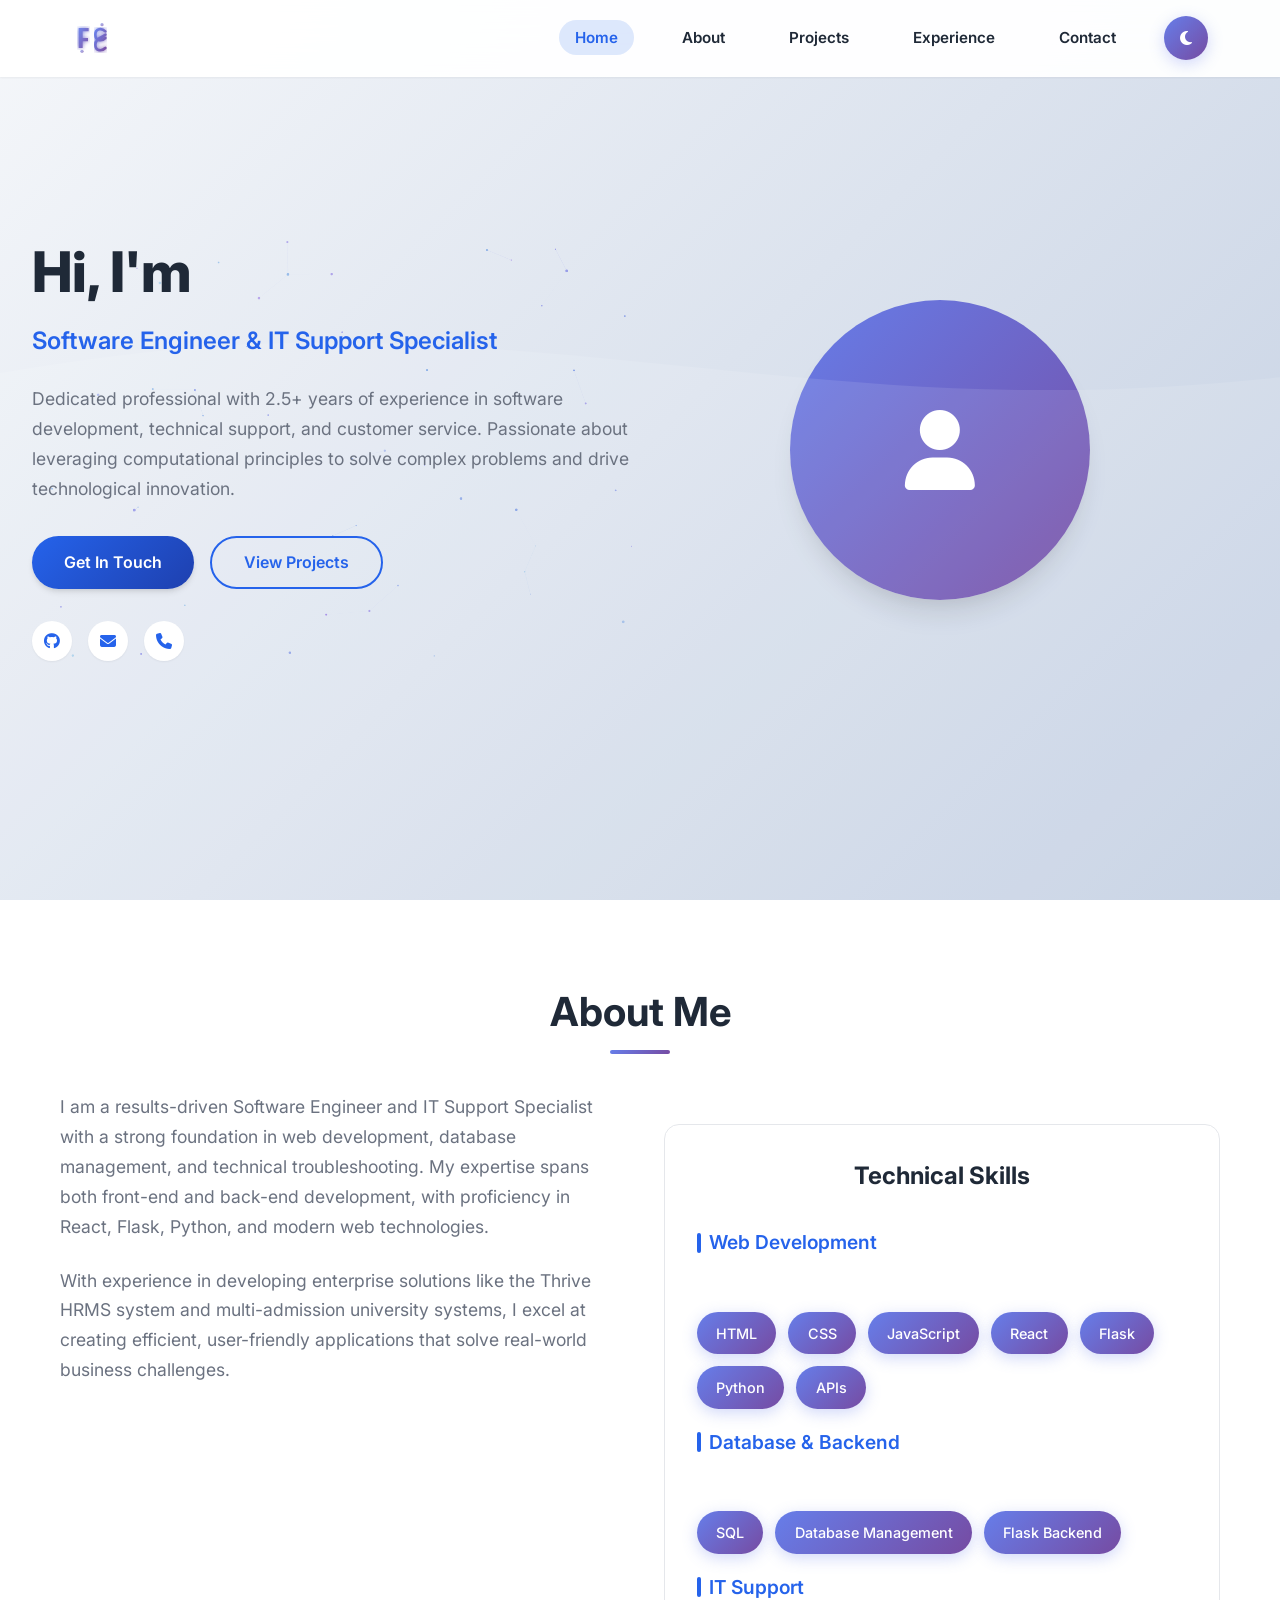
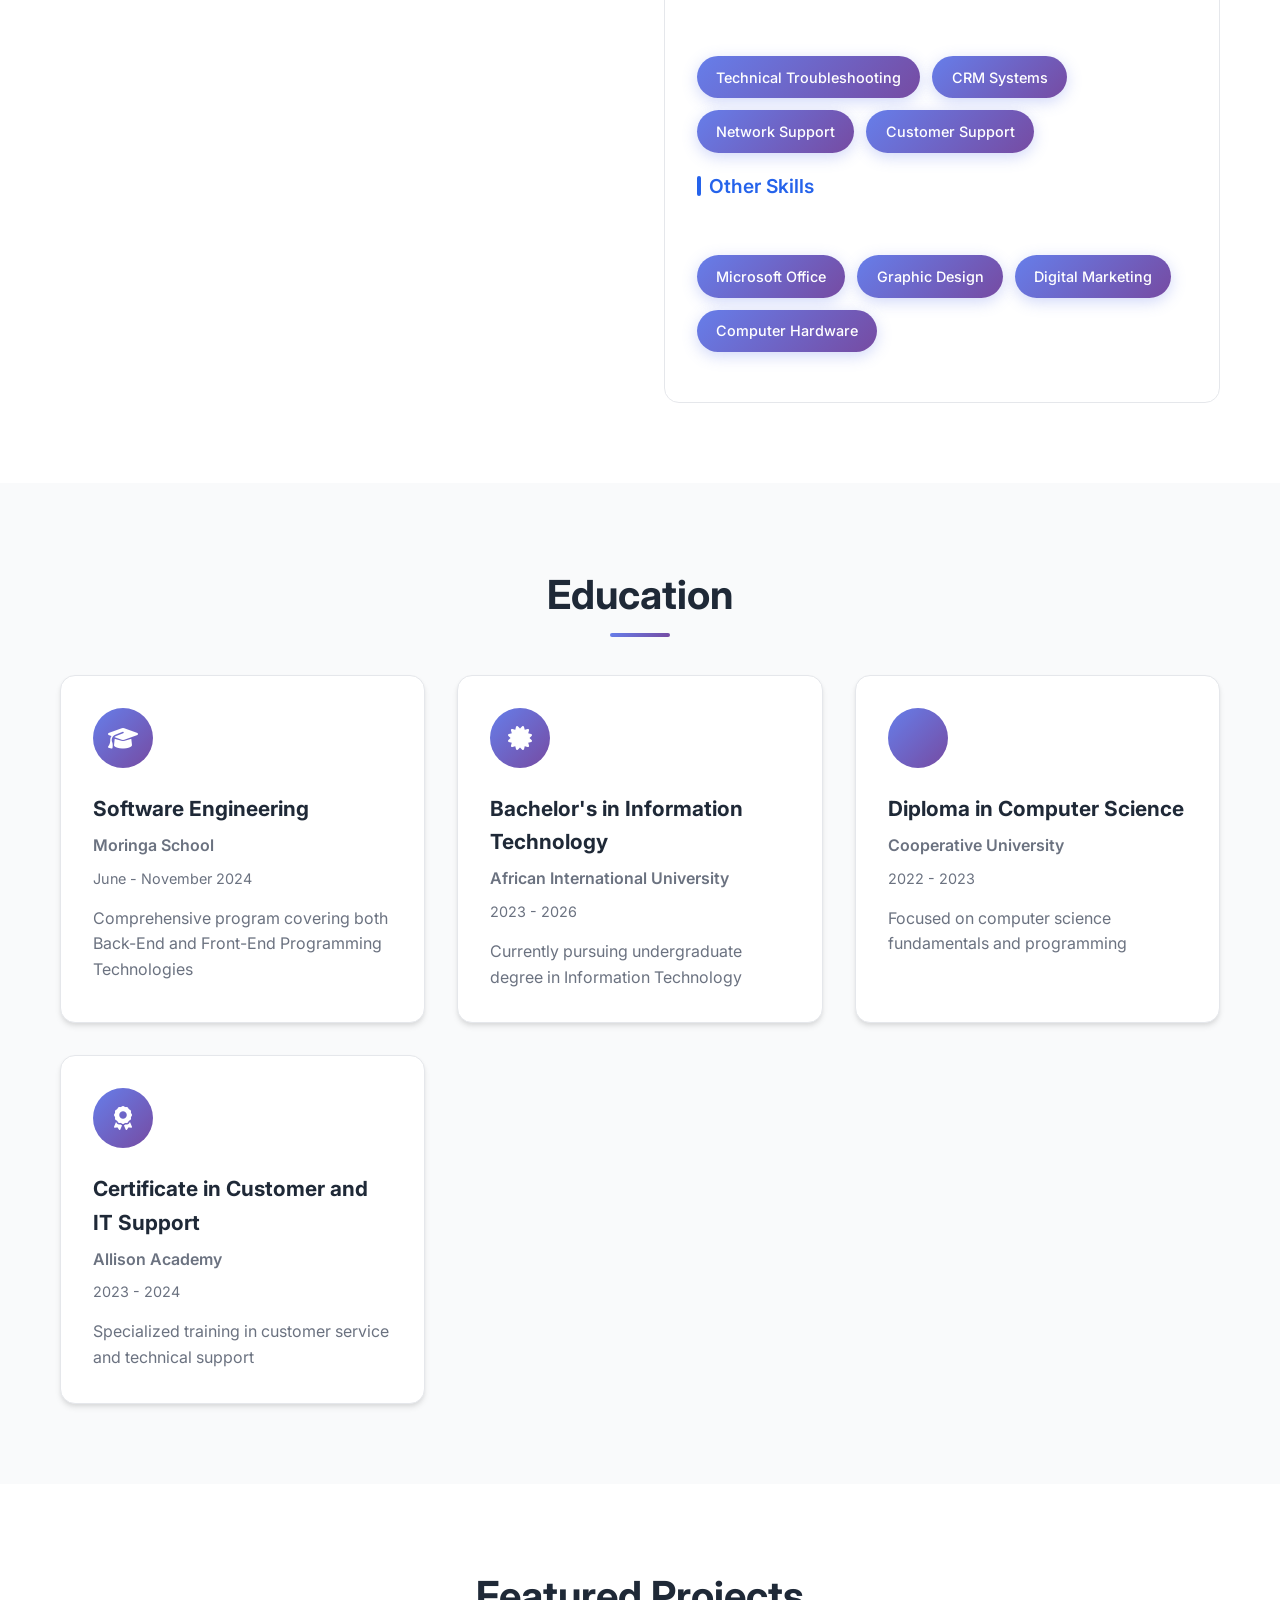
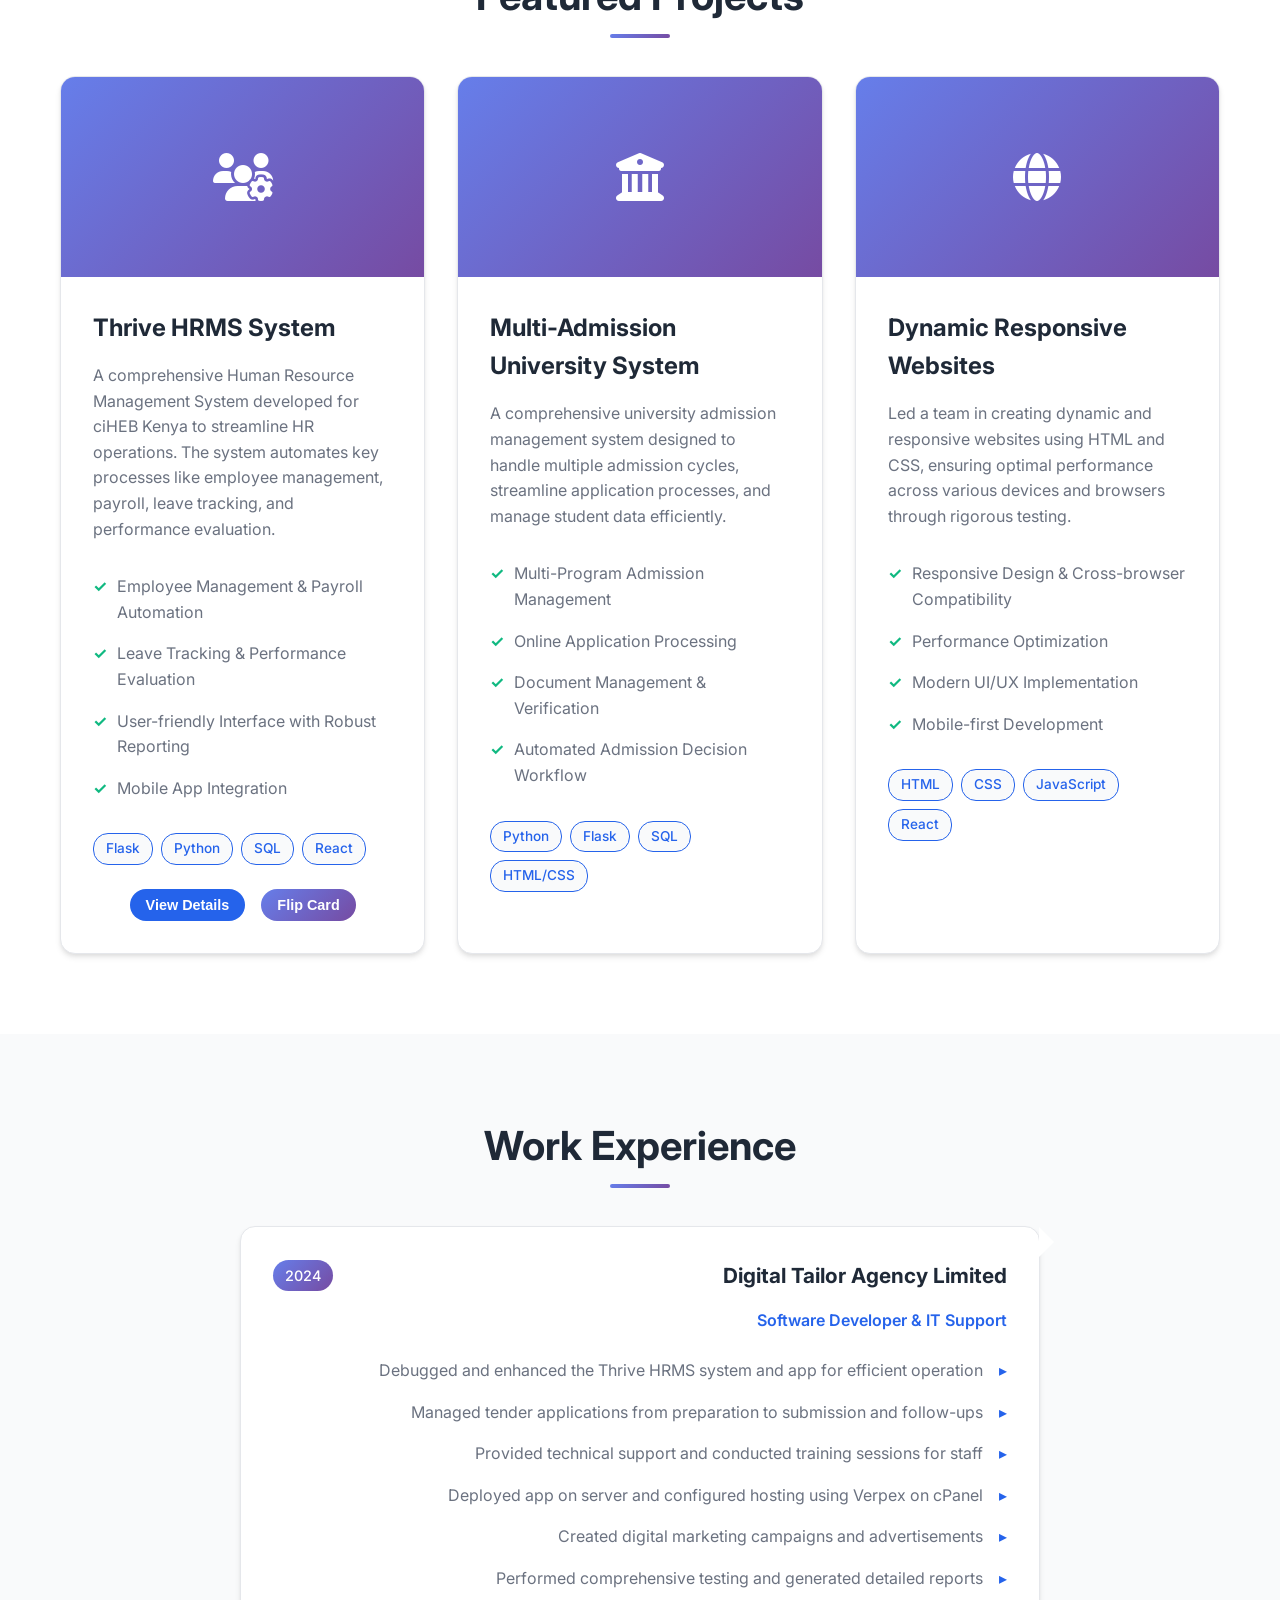
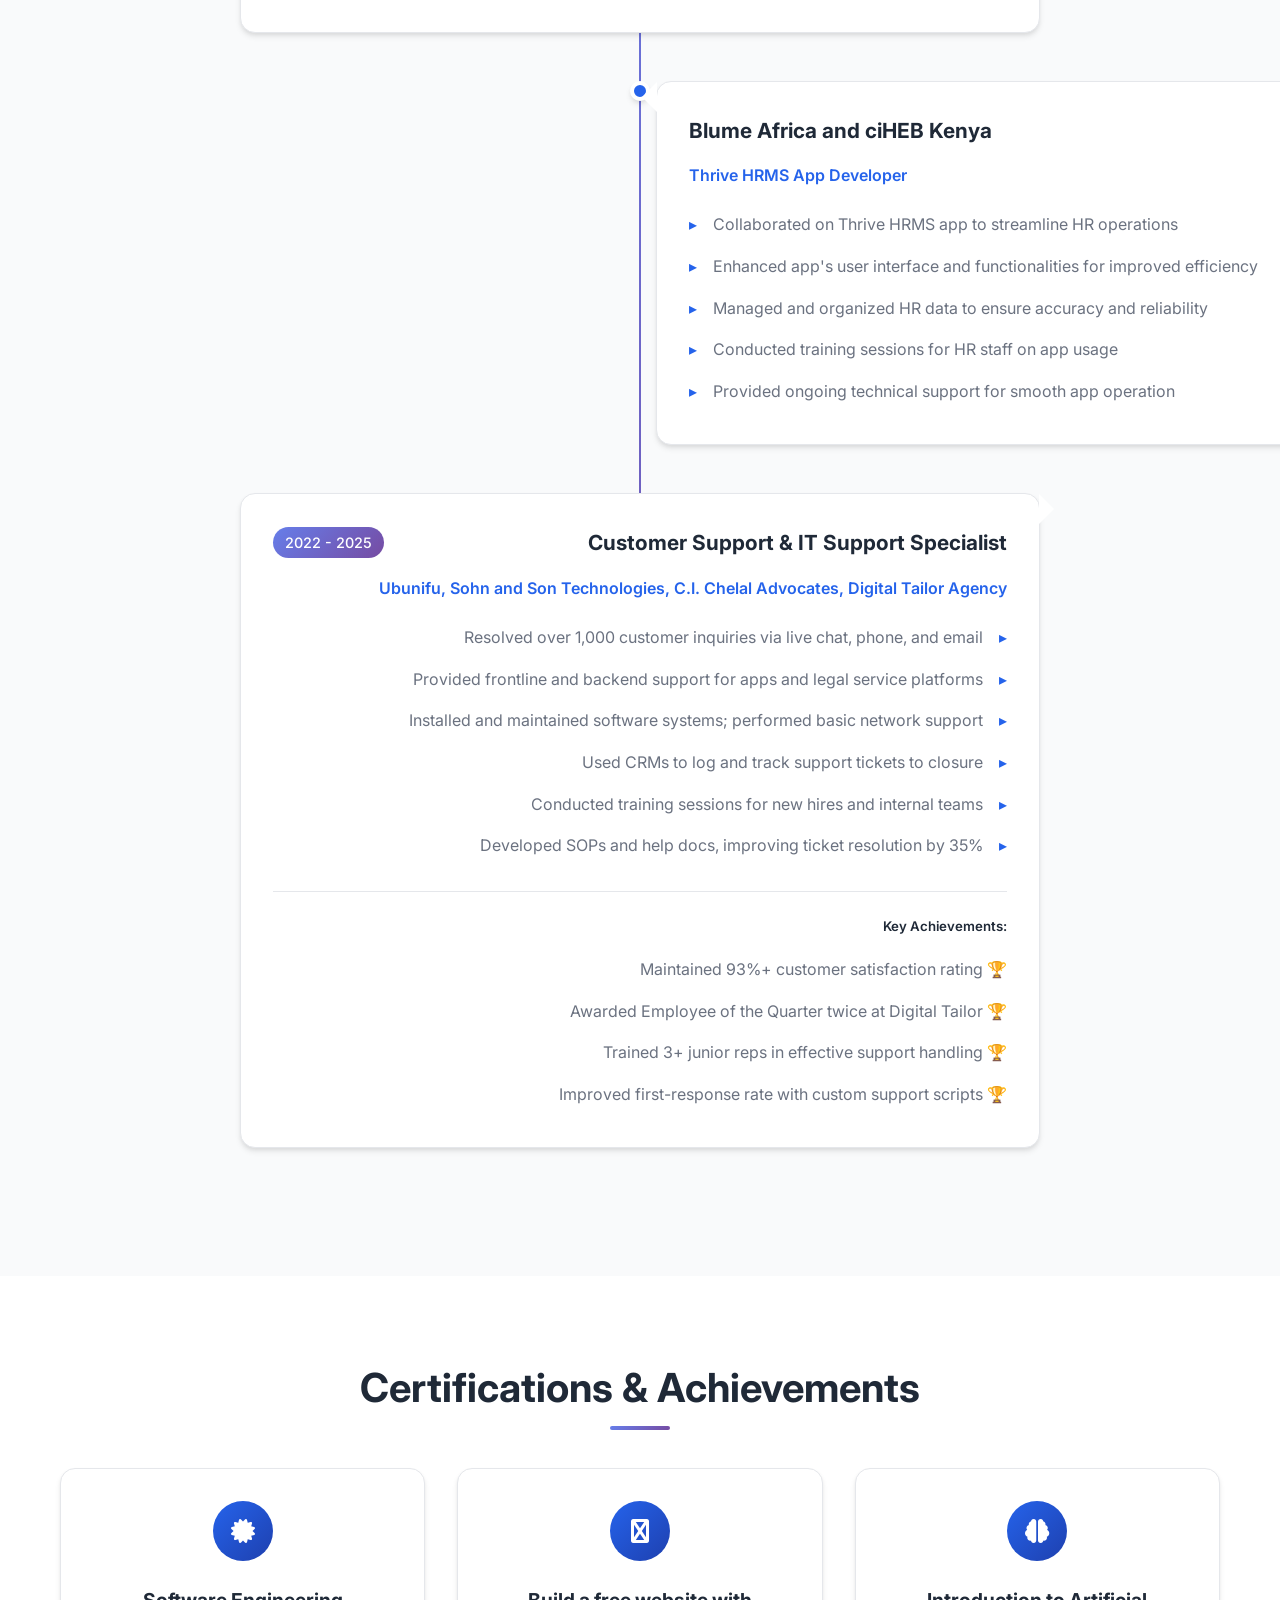
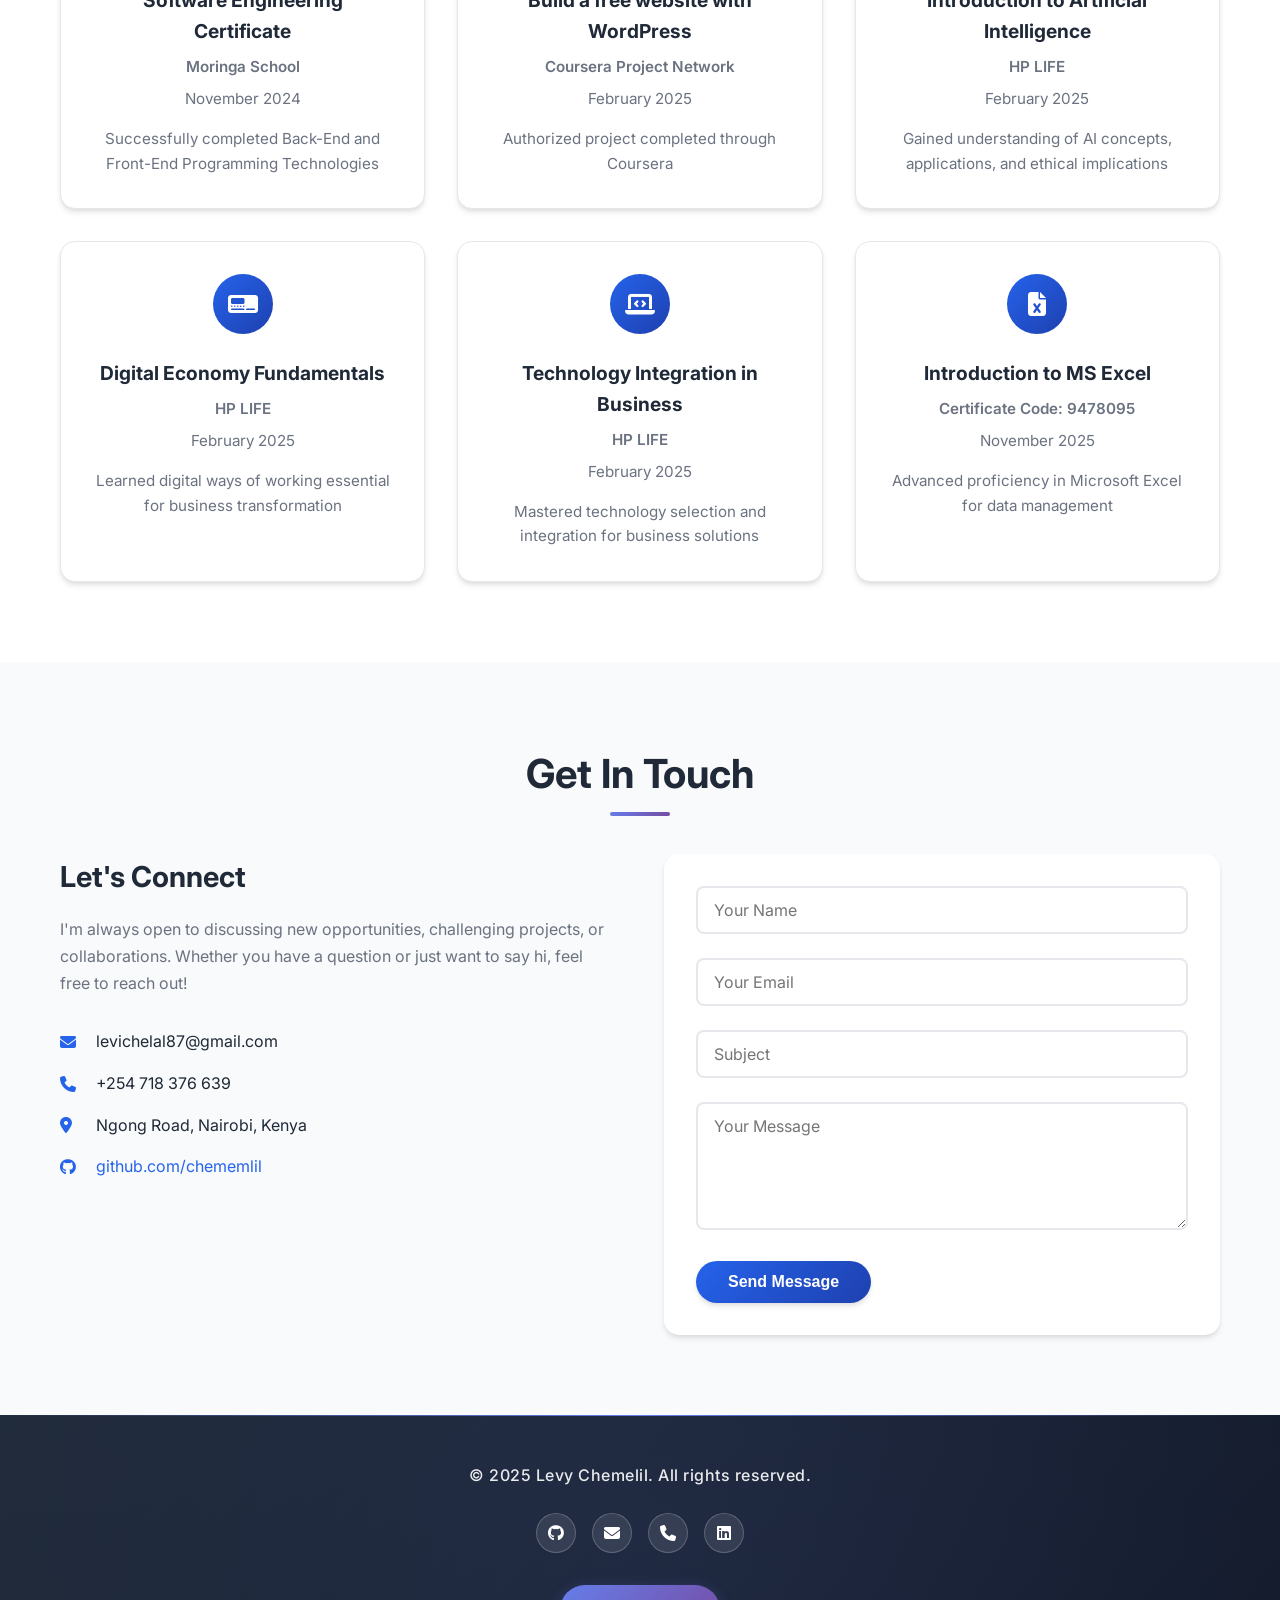
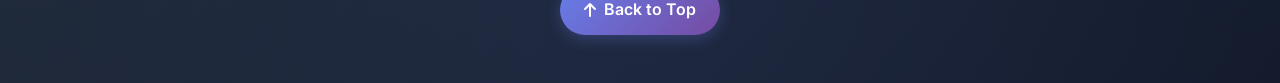
==== commit b4f5f960: "Add premium portfolio enhancements: particle animations, 3D card flips, custom cursor, magnetic effe" ====
--- a/index.html
+++ b/index.html
@@ -15,7 +15,63 @@
     <header class="header">
         <nav class="nav">
             <div class="nav-brand">
-                <h3>LC</h3>
+                <div class="logo-container">
+                    <svg class="logo-svg" viewBox="0 0 60 60" xmlns="http://www.w3.org/2000/svg">
+                        <defs>
+                            <linearGradient id="logoGradient" x1="0%" y1="0%" x2="100%" y2="100%">
+                                <stop offset="0%" style="stop-color:#667eea;stop-opacity:1" />
+                                <stop offset="100%" style="stop-color:#764ba2;stop-opacity:1" />
+                            </linearGradient>
+                            <filter id="glow">
+                                <feGaussianBlur stdDeviation="3" result="coloredBlur"/>
+                                <feMerge>
+                                    <feMergeNode in="coloredBlur"/>
+                                    <feMergeNode in="SourceGraphic"/>
+                                </feMerge>
+                            </filter>
+                        </defs>
+                        <!-- Letter L -->
+                        <path d="M 10 45 L 10 15 L 25 15 L 25 20 L 16 20 L 16 30 L 24 30 L 24 35 L 16 35 L 16 45 Z" 
+                              fill="url(#logoGradient)" 
+                              filter="url(#glow)"
+                              opacity="0.9">
+                            <animate attributeName="opacity" 
+                                     values="0.9;1;0.9" 
+                                     dur="3s" 
+                                     repeatCount="indefinite"/>
+                        </path>
+                        
+                        <!-- Letter C -->
+                        <path d="M 50 20 C 45 15, 35 15, 35 25 C 35 35, 45 35, 50 30 M 50 25 C 45 30, 35 30, 35 40 C 35 50, 45 50, 50 45" 
+                              fill="none" 
+                              stroke="url(#logoGradient)" 
+                              stroke-width="4" 
+                              stroke-linecap="round"
+                              filter="url(#glow)"
+                              opacity="0.9">
+                            <animate attributeName="opacity" 
+                                     values="0.9;1;0.9" 
+                                     dur="3s" 
+                                     begin="0.5s"
+                                     repeatCount="indefinite"/>
+                        </path>
+                        
+                        <!-- Decorative elements -->
+                        <circle cx="15" cy="50" r="2" fill="url(#logoGradient)" opacity="0.6">
+                            <animate attributeName="r" 
+                                     values="2;3;2" 
+                                     dur="2s" 
+                                     repeatCount="indefinite"/>
+                        </circle>
+                        <circle cx="45" cy="10" r="2" fill="url(#logoGradient)" opacity="0.6">
+                            <animate attributeName="r" 
+                                     values="2;3;2" 
+                                     dur="2s" 
+                                     begin="1s"
+                                     repeatCount="indefinite"/>
+                        </circle>
+                    </svg>
+                </div>
             </div>
             <ul class="nav-menu">
                 <li><a href="#home" class="nav-link">Home</a></li>
@@ -40,6 +96,7 @@
     <!-- Hero Section -->
     <section id="home" class="hero">
         <div class="hero-content">
+            <canvas id="particles-canvas" class="particles-canvas"></canvas>
             <h1 class="hero-title">
                 Hi, I'm <span class="highlight">Levy Chemelil</span>
             </h1>
@@ -219,6 +276,10 @@
                             <span class="tech-tag">Python</span>
                             <span class="tech-tag">SQL</span>
                             <span class="tech-tag">React</span>
+                        </div>
+                        <div class="project-actions">
+                            <button class="view-project-btn">View Details</button>
+                            <button class="flip-card-btn">Flip Card</button>
                         </div>
                     </div>
                 </div>
@@ -488,7 +549,29 @@
     <!-- Footer -->
     <footer class="footer">
         <div class="container">
-            <p>&copy; 2025 Levy Chemelil. All rights reserved.</p>
+            <div class="footer-content">
+                <p>&copy; 2025 Levy Chemelil. All rights reserved.</p>
+                                <div class="footer-socials">
+                    <a href="https://github.com/chememlil" target="_blank" class="footer-social-link">
+                        <i class="fab fa-github"></i>
+                    </a>
+                    <a href="mailto:levichelal87@gmail.com" class="footer-social-link">
+                        <i class="fas fa-envelope"></i>
+                    </a>
+                    <a href="tel:+254718376639" class="footer-social-link">
+                        <i class="fas fa-phone"></i>
+                    </a>
+                    <a href="https://www.linkedin.com/in/levy-chemelil-6717aa25a/" target="_blank" class="footer-social-link">
+                        <i class="fab fa-linkedin"></i>
+                    </a>
+                </div>
+                <div class="footer-back-to-top">
+                    <a href="#home" class="back-to-top-btn">
+                        <i class="fas fa-arrow-up"></i>
+                        Back to Top
+                    </a>
+                </div>
+            </div>
         </div>
     </footer>
 
--- a/styles.css
+++ b/styles.css
@@ -69,9 +69,18 @@
     top: 0;
     width: 100%;
     background: rgba(255, 255, 255, 0.95);
-    backdrop-filter: blur(10px);
+    backdrop-filter: blur(20px);
     z-index: 1000;
-    box-shadow: var(--shadow-sm);
+    box-shadow: 0 4px 30px rgba(0, 0, 0, 0.1);
+    border-bottom: 1px solid rgba(255, 255, 255, 0.2);
+    transition: all 0.3s ease;
+}
+
+/* Dark theme header */
+[data-theme="dark"] .header {
+    background: rgba(17, 24, 39, 0.95);
+    border-bottom: 1px solid rgba(255, 255, 255, 0.1);
+    box-shadow: 0 4px 30px rgba(0, 0, 0, 0.3);
 }
 
 .nav {
@@ -83,52 +92,119 @@
     margin: 0 auto;
 }
 
+.logo-container {
+    display: flex;
+    align-items: center;
+    justify-content: center;
+}
+
+.logo-svg {
+    width: 40px;
+    height: 40px;
+    transition: all 0.3s ease;
+}
+
+.logo-svg:hover {
+    transform: scale(1.1) rotate(5deg);
+}
+
+/* Dark theme logo */
+[data-theme="dark"] .logo-svg #logoGradient stop:first-child {
+    stop-color: #3b82f6;
+}
+
+[data-theme="dark"] .logo-svg #logoGradient stop:last-child {
+    stop-color: #1e40af;
+}
+
 .nav-brand h3 {
-    font-size: 1.5rem;
-    font-weight: 700;
-    background: var(--gradient-1);
+    font-size: 1.8rem;
+    font-weight: 800;
+    background: linear-gradient(135deg, #667eea 0%, #764ba2 100%);
     -webkit-background-clip: text;
     -webkit-text-fill-color: transparent;
     background-clip: text;
+    text-shadow: 0 2px 10px rgba(102, 126, 234, 0.3);
+    animation: glow 3s ease-in-out infinite alternate;
+}
+
+@keyframes glow {
+    from { filter: brightness(1); }
+    to { filter: brightness(1.2); }
 }
 
 .nav-menu {
     display: flex;
     list-style: none;
     gap: 2rem;
+    align-items: center;
 }
 
 .nav-link {
     text-decoration: none;
     color: var(--text-dark);
-    font-weight: 500;
-    transition: color 0.3s ease;
-    position: relative;
+    font-weight: 600;
+    font-size: 0.95rem;
+    transition: all 0.3s ease;
+    position: relative;
+    padding: 0.5rem 1rem;
+    border-radius: 25px;
 }
 
 .nav-link:hover {
     color: var(--primary-color);
+    background: rgba(37, 99, 235, 0.1);
+    transform: translateY(-2px);
 }
 
 .nav-link::after {
     content: '';
     position: absolute;
-    bottom: -5px;
-    left: 0;
+    bottom: -2px;
+    left: 50%;
     width: 0;
     height: 2px;
     background: var(--primary-color);
-    transition: width 0.3s ease;
+    transition: all 0.3s ease;
+    transform: translateX(-50%);
 }
 
 .nav-link:hover::after {
-    width: 100%;
+    width: 80%;
+}
+
+/* Active nav link */
+.nav-link.active {
+    color: var(--primary-color);
+    background: rgba(37, 99, 235, 0.15);
+}
+
+/* Dark theme nav links */
+[data-theme="dark"] .nav-link {
+    color: #f9fafb;
+}
+
+[data-theme="dark"] .nav-link:hover {
+    color: #60a5fa;
+    background: rgba(96, 165, 250, 0.1);
+}
+
+[data-theme="dark"] .nav-link.active {
+    color: #60a5fa;
+    background: rgba(96, 165, 250, 0.15);
 }
 
 .hamburger {
     display: none;
     flex-direction: column;
     cursor: pointer;
+    padding: 0.5rem;
+    border-radius: 8px;
+    transition: all 0.3s ease;
+}
+
+.hamburger:hover {
+    background: rgba(37, 99, 235, 0.1);
 }
 
 .hamburger span {
@@ -136,7 +212,24 @@
     height: 3px;
     background: var(--text-dark);
     margin: 3px 0;
-    transition: 0.3s;
+    transition: all 0.3s ease;
+    border-radius: 2px;
+}
+
+[data-theme="dark"] .hamburger span {
+    background: #f9fafb;
+}
+
+.hamburger.active span:nth-child(1) {
+    transform: rotate(-45deg) translate(-5px, 6px);
+}
+
+.hamburger.active span:nth-child(2) {
+    opacity: 0;
+}
+
+.hamburger.active span:nth-child(3) {
+    transform: rotate(45deg) translate(-5px, -6px);
 }
 
 /* Theme Toggle Styles */
@@ -146,40 +239,115 @@
 }
 
 .theme-toggle {
-    background: transparent;
-    border: 2px solid var(--border-color);
+    background: linear-gradient(135deg, #667eea 0%, #764ba2 100%);
+    border: none;
     border-radius: 50px;
     padding: 0.5rem;
     cursor: pointer;
     transition: all 0.3s ease;
-    color: var(--text-dark);
+    color: white;
     font-size: 1rem;
-    width: 40px;
-    height: 40px;
+    width: 44px;
+    height: 44px;
     display: flex;
     align-items: center;
     justify-content: center;
+    box-shadow: 0 4px 15px rgba(102, 126, 234, 0.3);
+    position: relative;
+    overflow: hidden;
+}
+
+.theme-toggle::before {
+    content: '';
+    position: absolute;
+    top: 0;
+    left: -100%;
+    width: 100%;
+    height: 100%;
+    background: linear-gradient(135deg, #764ba2 0%, #667eea 100%);
+    transition: left 0.3s ease;
+}
+
+.theme-toggle:hover::before {
+    left: 0;
 }
 
 .theme-toggle:hover {
-    background: var(--primary-color);
-    color: white;
-    border-color: var(--primary-color);
-    transform: rotate(180deg);
+    transform: rotate(180deg) scale(1.1);
+    box-shadow: 0 6px 20px rgba(102, 126, 234, 0.4);
+}
+
+.theme-toggle i {
+    position: relative;
+    z-index: 1;
 }
 
 [data-theme="dark"] .theme-toggle {
-    color: var(--text-light);
+    background: linear-gradient(135deg, #3b82f6 0%, #1e40af 100%);
+    box-shadow: 0 4px 15px rgba(59, 130, 246, 0.3);
+}
+
+[data-theme="dark"] .theme-toggle::before {
+    background: linear-gradient(135deg, #1e40af 0%, #3b82f6 100%);
 }
 
 [data-theme="dark"] .theme-toggle:hover {
-    background: var(--primary-color);
-    color: white;
+    box-shadow: 0 6px 20px rgba(59, 130, 246, 0.4);
+}
+
+/* Custom Cursor and Magnetic Effects */
+* {
+    cursor: url('data:image/svg+xml;utf8,<svg xmlns="http://www.w3.org/2000/svg" width="32" height="32" viewBox="0 0 32 32"><circle cx="16" cy="16" r="8" fill="%23b82f6" opacity="0.8"/><circle cx="16" cy="16" r="3" fill="white" opacity="0.9"/><circle cx="16" cy="16" r="1" fill="none" stroke="white" stroke-width="1"/></svg>'), auto;
+}
+
+.magnetic-element {
+    transition: all 0.3s cubic-bezier(0.23, 1, 0.32, 1);
+}
+
+.magnetic-element:hover {
+    transform: scale(1.1);
+}
+
+/* Dark theme cursor */
+[data-theme="dark"] * {
+    cursor: url('data:image/svg+xml;utf8,<svg xmlns="http://www.w3.org/2000/svg" width="32" height="32" viewBox="0 0 32 32"><circle cx="16" cy="16" r="8" fill="%23b82f6" opacity="0.8"/><circle cx="16" cy="16" r="3" fill="white" opacity="0.9"/><circle cx="16" cy="16" r="1" fill="none" stroke="white" stroke-width="1"/></svg>'), auto;
+}
+
+/* Magnetic buttons and links */
+.nav-link,
+.btn,
+.project-card,
+.social-link,
+.footer-social-link,
+.theme-toggle {
+    position: relative;
+    transition: all 0.3s cubic-bezier(0.23, 1, 0.32, 1);
+}
+
+.nav-link:hover,
+.btn:hover,
+.project-card:hover,
+.social-link:hover,
+.footer-social-link:hover,
+.theme-toggle:hover {
+    transform: scale(1.05);
 }
 
 /* Smooth transitions for theme switching */
 * {
     transition: background-color 0.3s ease, color 0.3s ease, border-color 0.3s ease, box-shadow 0.3s ease;
+}
+
+/* Particle Canvas */
+.particles-canvas {
+    position: absolute;
+    top: 0;
+    left: 0;
+    width: 100%;
+    height: 100%;
+    pointer-events: none;
+    z-index: -1;
+    opacity: 0.6;
 }
 
 /* Hero Section */
@@ -381,44 +549,209 @@
     line-height: 1.7;
 }
 
+.skills-grid {
+    margin-top: 2rem;
+    padding: 2rem;
+    background: rgba(255, 255, 255, 0.5);
+    border-radius: 15px;
+    border: 1px solid var(--border-color);
+    backdrop-filter: blur(10px);
+}
+
 .skills-grid h3 {
     font-size: 1.5rem;
-    margin-bottom: 1.5rem;
+    margin-bottom: 2rem;
     color: var(--text-dark);
+    text-align: center;
+    font-weight: 700;
 }
 
 .skill-category {
-    margin-bottom: 2rem;
+    margin-bottom: 2.5rem;
+    opacity: 1;
+    visibility: visible;
+    display: block;
 }
 
 .skill-category h4 {
-    font-size: 1.1rem;
-    margin-bottom: 0.75rem;
+    font-size: 1.2rem;
+    margin-bottom: 1rem;
     color: var(--primary-color);
     font-weight: 600;
+    display: flex;
+    align-items: center;
+    gap: 0.5rem;
+}
+
+.skill-category h4::before {
+    content: '';
+    width: 4px;
+    height: 20px;
+    background: var(--primary-color);
+    border-radius: 2px;
 }
 
 .skill-tags {
-    display: flex;
+    display: flex !important;
     flex-wrap: wrap;
-    gap: 0.5rem;
+    gap: 0.75rem;
+    margin-top: 1rem;
+    min-height: auto;
+    opacity: 1 !important;
+    visibility: visible !important;
+    position: relative;
+    z-index: 1;
+    padding: 0.5rem 0;
 }
 
 .skill-tag {
-    background: var(--bg-light);
-    color: var(--text-dark);
-    padding: 0.5rem 1rem;
+    background: linear-gradient(135deg, #667eea 0%, #764ba2 100%) !important;
+    color: white !important;
+    padding: 0.6rem 1.2rem;
     border-radius: 25px;
     font-size: 0.9rem;
     font-weight: 500;
-    border: 1px solid var(--border-color);
+    border: none !important;
     transition: all 0.3s ease;
+    display: inline-block !important;
+    white-space: nowrap;
+    opacity: 1 !important;
+    visibility: visible !important;
+    position: relative;
+    z-index: 10;
+    box-shadow: 0 4px 15px rgba(102, 126, 234, 0.3);
+    transform: translateY(0);
 }
 
 .skill-tag:hover {
-    background: var(--primary-color);
-    color: white;
-    transform: translateY(-2px);
+    background: linear-gradient(135deg, #764ba2 0%, #667eea 100%) !important;
+    transform: translateY(-3px) scale(1.05);
+    box-shadow: 0 6px 20px rgba(102, 126, 234, 0.4);
+}
+
+/* Dark theme for skills section */
+[data-theme="dark"] .skills-grid {
+    background: rgba(31, 41, 55, 0.8);
+    border-color: var(--border-color);
+}
+
+[data-theme="dark"] .skill-tag {
+    background: linear-gradient(135deg, #3b82f6 0%, #1e40af 100%) !important;
+    color: white !important;
+    box-shadow: 0 4px 15px rgba(59, 130, 246, 0.3);
+}
+
+[data-theme="dark"] .skill-tag:hover {
+    background: linear-gradient(135deg, #1e40af 0%, #3b82f6 100%) !important;
+    box-shadow: 0 6px 20px rgba(59, 130, 246, 0.4);
+}
+
+/* Dark theme for project cards */
+[data-theme="dark"] .project-card {
+    background: #1f2937;
+    border-color: var(--border-color);
+}
+
+[data-theme="dark"] .project-card h3 {
+    color: #f9fafb;
+}
+
+[data-theme="dark"] .project-description {
+    color: #d1d5db;
+}
+
+[data-theme="dark"] .project-features li {
+    color: #d1d5db;
+}
+
+[data-theme="dark"] .project-features li::before {
+    color: var(--primary-color);
+}
+
+[data-theme="dark"] .tech-tag {
+    background: #374151;
+    color: #60a5fa;
+    border-color: #60a5fa;
+}
+
+/* Dark theme for education cards */
+[data-theme="dark"] .education-card {
+    background: #1f2937;
+    border-color: var(--border-color);
+}
+
+[data-theme="dark"] .education-content h3 {
+    color: #f9fafb;
+}
+
+[data-theme="dark"] .education-school {
+    color: #60a5fa;
+}
+
+[data-theme="dark"] .education-content p {
+    color: #d1d5db;
+}
+
+/* Dark theme for certificate cards */
+[data-theme="dark"] .certificate-card {
+    background: #1f2937;
+    border-color: var(--border-color);
+}
+
+[data-theme="dark"] .certificate-content h3 {
+    color: #f9fafb;
+}
+
+[data-theme="dark"] .certificate-issuer {
+    color: #60a5fa;
+}
+
+[data-theme="dark"] .certificate-content p {
+    color: #d1d5db;
+}
+
+/* Dark theme for timeline */
+[data-theme="dark"] .timeline-content {
+    background: #1f2937;
+    border-color: var(--border-color);
+}
+
+[data-theme="dark"] .timeline-header h3 {
+    color: #f9fafb;
+}
+
+[data-theme="dark"] .timeline-content h4 {
+    color: #60a5fa;
+}
+
+[data-theme="dark"] .timeline-content li {
+    color: #d1d5db;
+}
+
+[data-theme="dark"] .achievements h5 {
+    color: #f9fafb;
+}
+
+[data-theme="dark"] .achievements li {
+    color: #d1d5db;
+}
+
+/* Dark theme for contact form */
+[data-theme="dark"] .contact-form {
+    background: #1f2937;
+    border-color: var(--border-color);
+}
+
+[data-theme="dark"] .form-group input,
+[data-theme="dark"] .form-group textarea {
+    background: #374151;
+    border-color: var(--border-color);
+    color: #f9fafb;
+}
+
+[data-theme="dark"] .form-group input::placeholder,
+[data-theme="dark"] .form-group textarea::placeholder {
+    color: #9ca3af;
 }
 
 /* Education Section */
@@ -502,11 +835,151 @@
     box-shadow: var(--shadow-md);
     transition: all 0.3s ease;
     border: 1px solid var(--border-color);
+    transform-style: preserve-3d;
+    perspective: 1000px;
+    position: relative;
 }
 
 .project-card:hover {
     transform: translateY(-5px);
     box-shadow: var(--shadow-xl);
+}
+
+.project-card.flipped {
+    transform: rotateY(180deg);
+}
+
+.project-card-inner {
+    position: relative;
+    width: 100%;
+    height: 100%;
+    text-align: center;
+    transition: transform 0.6s;
+    transform-style: preserve-3d;
+}
+
+.project-card-front,
+.project-card-back {
+    position: absolute;
+    width: 100%;
+    height: 100%;
+    backface-visibility: hidden;
+    border-radius: 15px;
+}
+
+.project-card-front {
+    background: white;
+}
+
+.project-card-back {
+    background: linear-gradient(135deg, #667eea 0%, #764ba2 100%);
+    color: white;
+    transform: rotateY(180deg);
+    display: flex;
+    align-items: center;
+    justify-content: center;
+    padding: 2rem;
+}
+
+.project-actions {
+    display: flex;
+    gap: 1rem;
+    margin-top: 1.5rem;
+    justify-content: center;
+}
+
+.view-project-btn,
+.flip-card-btn {
+    background: var(--primary-color);
+    color: white;
+    border: none;
+    border-radius: 25px;
+    padding: 0.5rem 1rem;
+    font-size: 0.9rem;
+    font-weight: 600;
+    cursor: pointer;
+    transition: all 0.3s ease;
+}
+
+.flip-card-btn {
+    background: linear-gradient(135deg, #667eea 0%, #764ba2 100%);
+}
+
+.project-card-back {
+    background: linear-gradient(135deg, #667eea 0%, #764ba2 100%);
+    color: white;
+    transform: rotateY(180deg);
+    display: flex;
+    align-items: center;
+    justify-content: center;
+    padding: 2rem;
+}
+
+.back-content {
+    text-align: center;
+    max-width: 100%;
+}
+
+.back-section {
+    margin-bottom: 1.5rem;
+    padding: 1rem;
+    background: rgba(255, 255, 255, 0.1);
+    border-radius: 10px;
+    backdrop-filter: blur(10px);
+}
+
+.back-section h4 {
+    font-size: 1.2rem;
+    margin-bottom: 0.5rem;
+    color: white;
+    display: flex;
+    align-items: center;
+    gap: 0.5rem;
+}
+
+.back-section p {
+    font-size: 0.95rem;
+    line-height: 1.6;
+    color: rgba(255, 255, 255, 0.9);
+}
+
+.flip-back-btn {
+    background: rgba(255, 255, 255, 0.2);
+    color: white;
+    border: 1px solid rgba(255, 255, 255, 0.3);
+    border-radius: 25px;
+    padding: 0.5rem 1rem;
+    font-size: 0.9rem;
+    font-weight: 600;
+    cursor: pointer;
+    transition: all 0.3s ease;
+    margin-top: 2rem;
+}
+
+.flip-back-btn:hover {
+    background: rgba(255, 255, 255, 0.3);
+    transform: translateY(-2px);
+    box-shadow: 0 4px 15px rgba(255, 255, 255, 0.2);
+}
+
+/* Dark theme for 3D cards */
+[data-theme="dark"] .project-card-back {
+    background: linear-gradient(135deg, #3b82f6 0%, #1e40af 100%);
+}
+
+[data-theme="dark"] .back-section {
+    background: rgba(0, 0, 0, 0.2);
+}
+
+[data-theme="dark"] .flip-back-btn {
+    background: rgba(0, 0, 0, 0.3);
+    border-color: rgba(255, 255, 255, 0.3);
+}
+
+.view-project-btn:hover,
+.flip-card-btn:hover {
+    transform: translateY(-2px);
+    box-shadow: 0 4px 15px rgba(102, 126, 234, 0.3);
 }
 
 .project-image {
@@ -877,14 +1350,151 @@
 
 /* Footer */
 .footer {
-    background: var(--text-dark);
+    background: linear-gradient(135deg, #1f2937 0%, #111827 100%);
     color: white;
     text-align: center;
-    padding: 2rem 0;
+    padding: 3rem 0;
+    position: relative;
+    overflow: hidden;
+}
+
+.footer::before {
+    content: '';
+    position: absolute;
+    top: 0;
+    left: 0;
+    right: 0;
+    height: 1px;
+    background: linear-gradient(90deg, transparent, #667eea, transparent);
+    animation: shimmer 3s ease-in-out infinite;
+}
+
+@keyframes shimmer {
+    0%, 100% { opacity: 0.3; }
+    50% { opacity: 1; }
+}
+
+.footer::after {
+    content: '';
+    position: absolute;
+    top: -50%;
+    left: -50%;
+    width: 200%;
+    height: 200%;
+    background: radial-gradient(circle, rgba(102, 126, 234, 0.1) 0%, transparent 70%);
+    animation: pulse 4s ease-in-out infinite;
+}
+
+@keyframes pulse {
+    0%, 100% { transform: scale(0.8); opacity: 0.5; }
+    50% { transform: scale(1.2); opacity: 0.8; }
+}
+
+.footer-content {
+    position: relative;
+    z-index: 1;
 }
 
 .footer p {
     margin: 0;
+    font-size: 1rem;
+    font-weight: 500;
+    letter-spacing: 0.5px;
+    opacity: 0.9;
+}
+
+.footer .heart {
+    color: #ef4444;
+    animation: heartbeat 1.5s ease-in-out infinite;
+}
+
+@keyframes heartbeat {
+    0%, 100% { transform: scale(1); }
+    50% { transform: scale(1.1); }
+}
+
+/* Dark theme footer */
+[data-theme="dark"] .footer {
+    background: linear-gradient(135deg, #0f172a 0%, #020617 100%);
+}
+
+[data-theme="dark"] .footer::before {
+    background: linear-gradient(90deg, transparent, #3b82f6, transparent);
+}
+
+[data-theme="dark"] .footer::after {
+    background: radial-gradient(circle, rgba(59, 130, 246, 0.1) 0%, transparent 70%);
+}
+
+/* Footer social links */
+.footer-socials {
+    margin-top: 1.5rem;
+    display: flex;
+    justify-content: center;
+    gap: 1rem;
+}
+
+.footer-social-link {
+    width: 40px;
+    height: 40px;
+    border-radius: 50%;
+    background: rgba(255, 255, 255, 0.1);
+    border: 1px solid rgba(255, 255, 255, 0.2);
+    display: flex;
+    align-items: center;
+    justify-content: center;
+    color: white;
+    text-decoration: none;
+    transition: all 0.3s ease;
+    backdrop-filter: blur(10px);
+}
+
+.footer-social-link:hover {
+    background: rgba(102, 126, 234, 0.3);
+    border-color: #667eea;
+    transform: translateY(-3px);
+    box-shadow: 0 6px 20px rgba(102, 126, 234, 0.3);
+}
+
+[data-theme="dark"] .footer-social-link:hover {
+    background: rgba(59, 130, 246, 0.3);
+    border-color: #3b82f6;
+    box-shadow: 0 6px 20px rgba(59, 130, 246, 0.3);
+}
+
+/* Footer back to top button */
+.footer-back-to-top {
+    margin-top: 2rem;
+}
+
+.back-to-top-btn {
+    background: linear-gradient(135deg, #667eea 0%, #764ba2 100%);
+    border: none;
+    border-radius: 50px;
+    padding: 0.75rem 1.5rem;
+    color: white;
+    font-weight: 600;
+    cursor: pointer;
+    transition: all 0.3s ease;
+    text-decoration: none;
+    display: inline-flex;
+    align-items: center;
+    gap: 0.5rem;
+    box-shadow: 0 4px 15px rgba(102, 126, 234, 0.3);
+}
+
+.back-to-top-btn:hover {
+    transform: translateY(-2px);
+    box-shadow: 0 6px 20px rgba(102, 126, 234, 0.4);
+}
+
+[data-theme="dark"] .back-to-top-btn {
+    background: linear-gradient(135deg, #3b82f6 0%, #1e40af 100%);
+    box-shadow: 0 4px 15px rgba(59, 130, 246, 0.3);
+}
+
+[data-theme="dark"] .back-to-top-btn:hover {
+    box-shadow: 0 6px 20px rgba(59, 130, 246, 0.4);
 }
 
 /* Responsive Design */
@@ -894,7 +1504,7 @@
         left: -100%;
         top: 70px;
         flex-direction: column;
-        background-color: white;
+        background-color: rgba(255, 255, 255, 0.98);
         width: 100%;
         text-align: center;
         transition: 0.3s;
@@ -902,12 +1512,25 @@
         padding: 2rem 0;
     }
 
+    [data-theme="dark"] .nav-menu {
+        background-color: rgba(17, 24, 39, 0.98);
+    }
+
     .nav-menu.active {
         left: 0;
     }
 
     .hamburger {
         display: flex;
+        flex-direction: column;
+        cursor: pointer;
+        padding: 0.5rem;
+        border-radius: 8px;
+        transition: all 0.3s ease;
+    }
+
+    [data-theme="dark"] .hamburger:hover {
+        background: rgba(59, 130, 246, 0.1);
     }
 
     .hero {
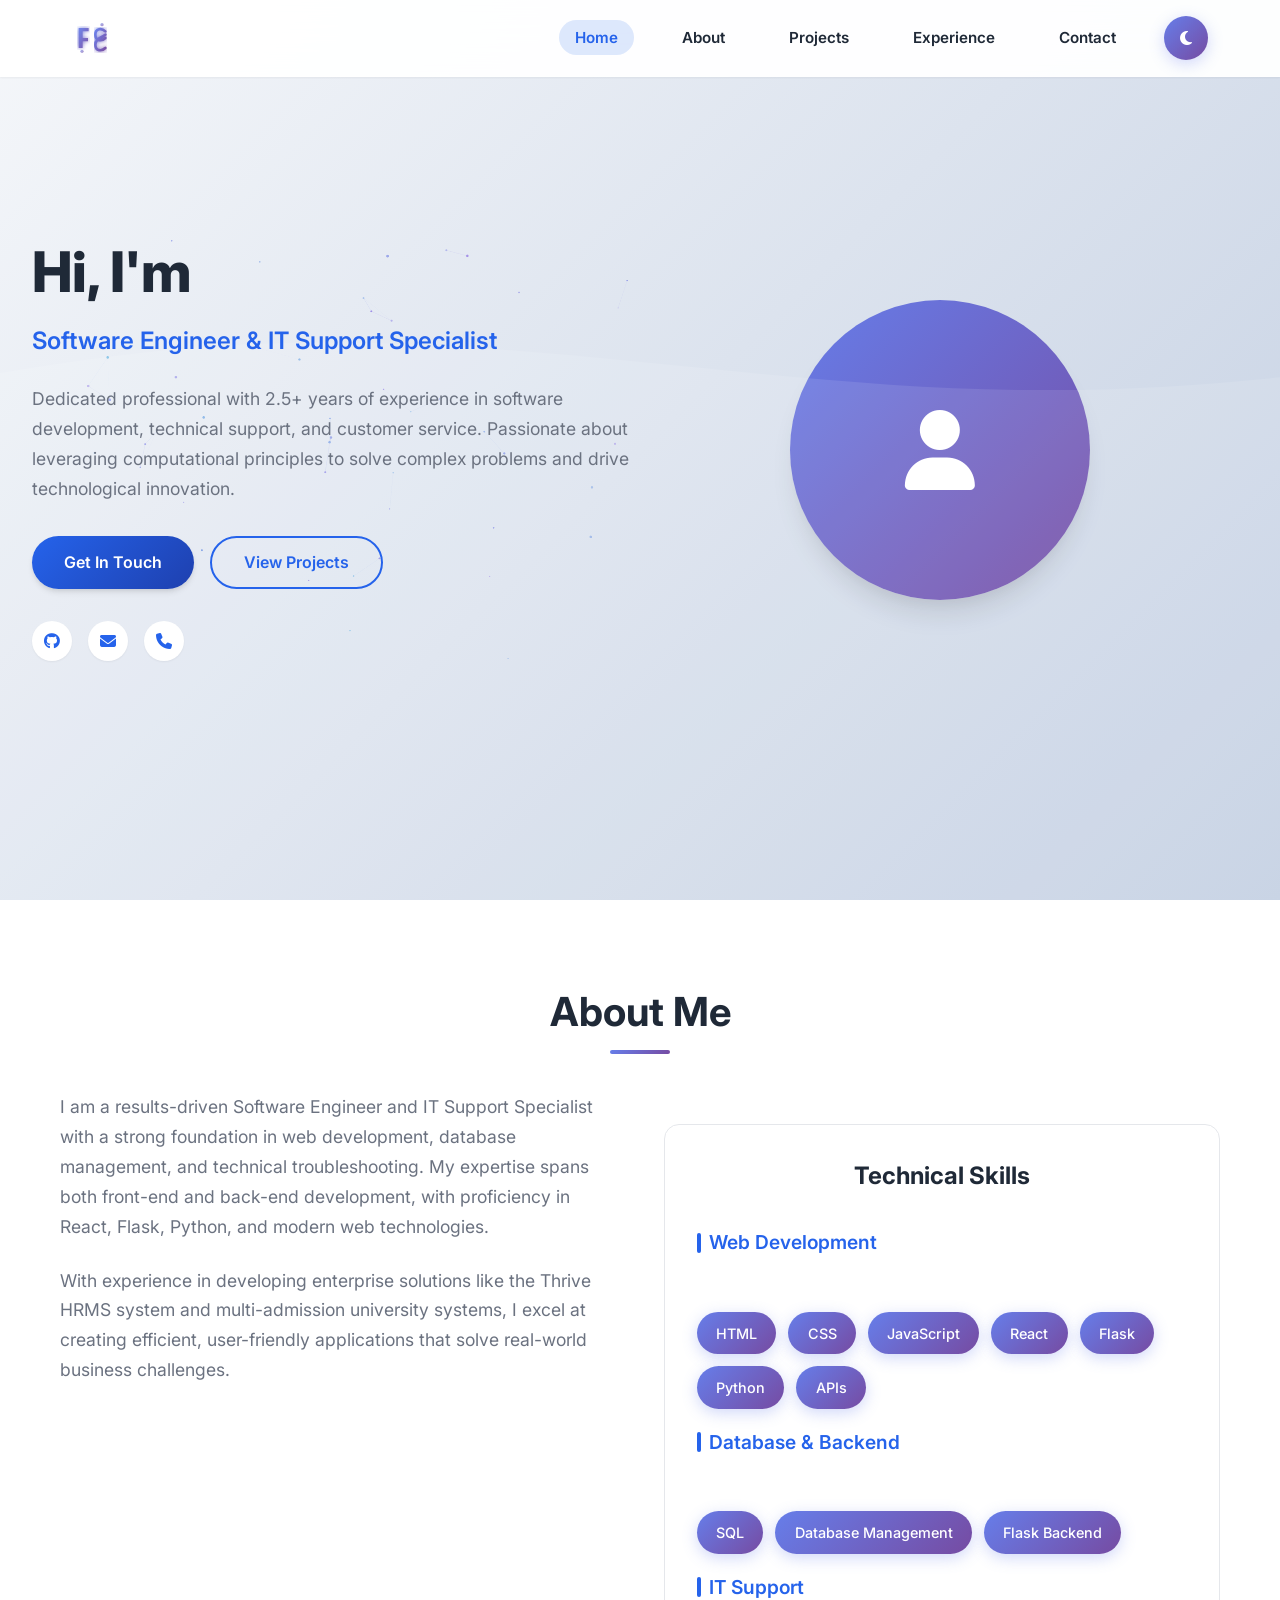
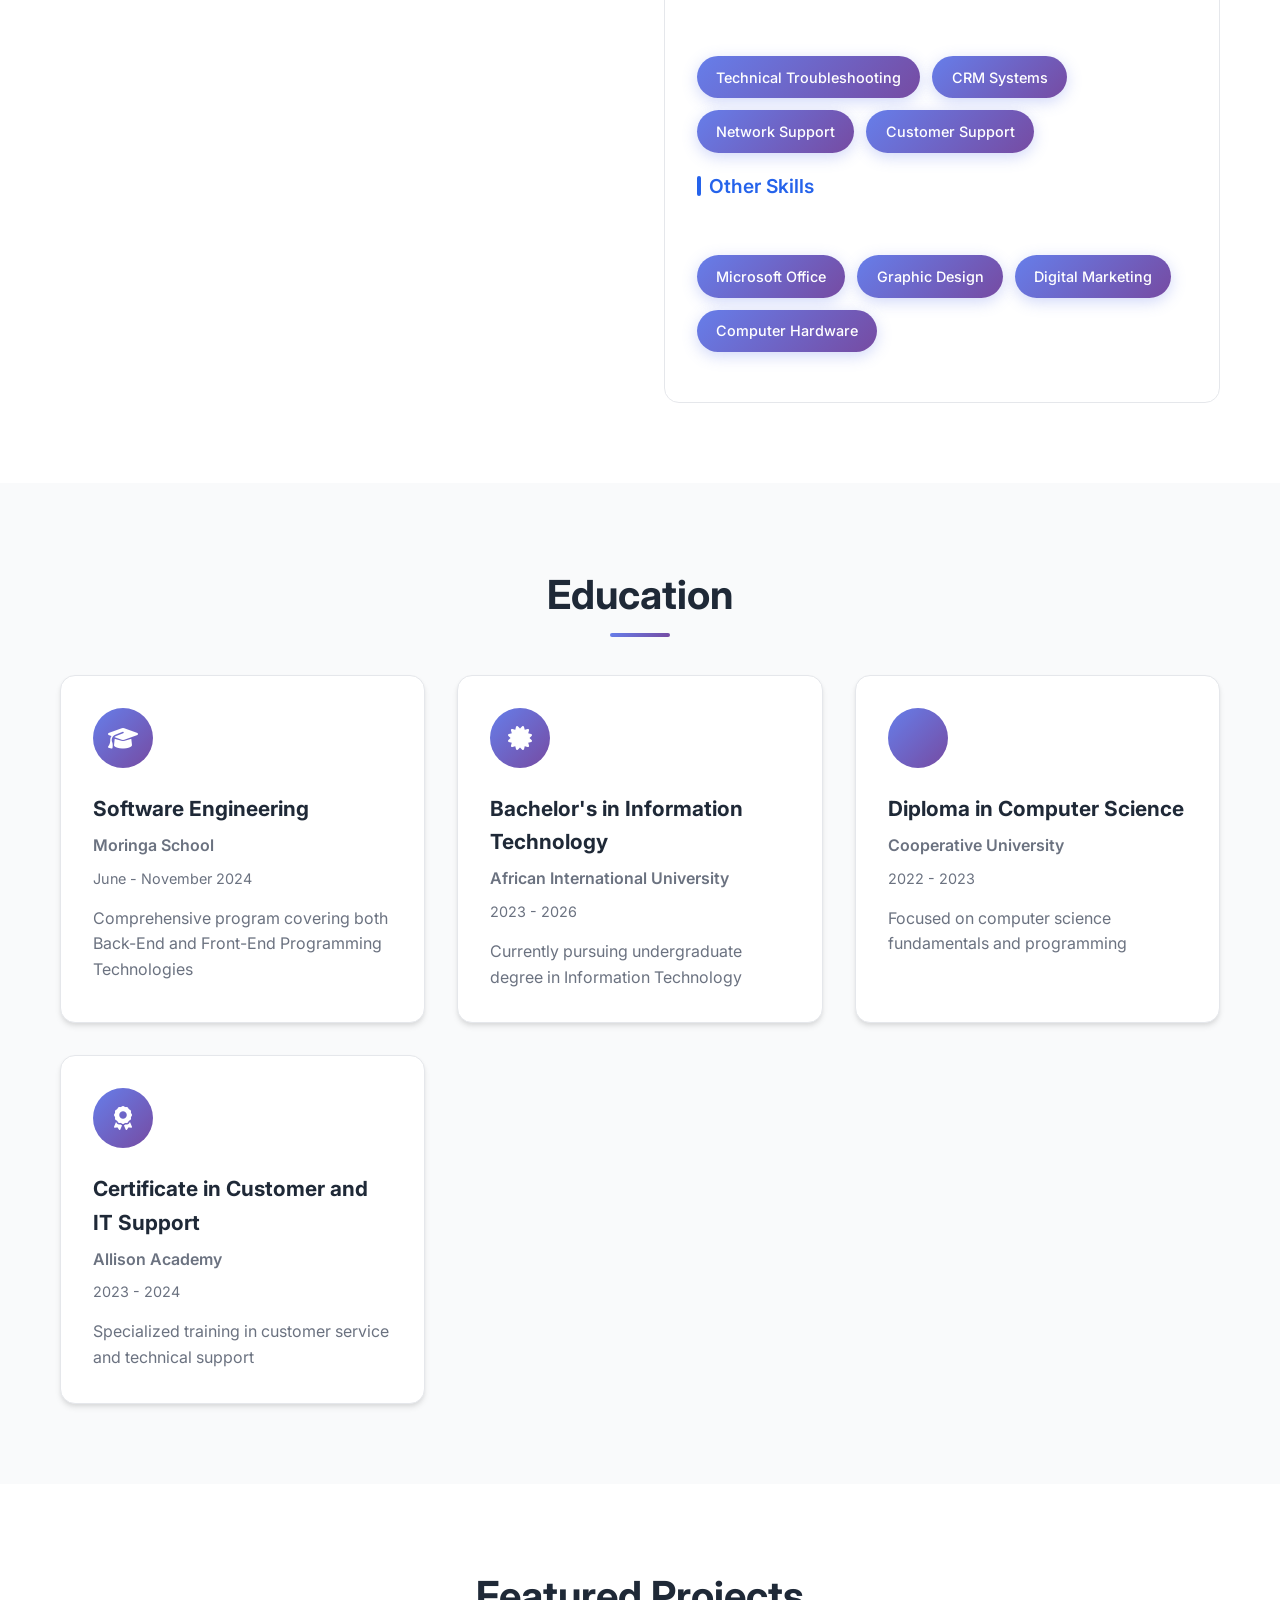
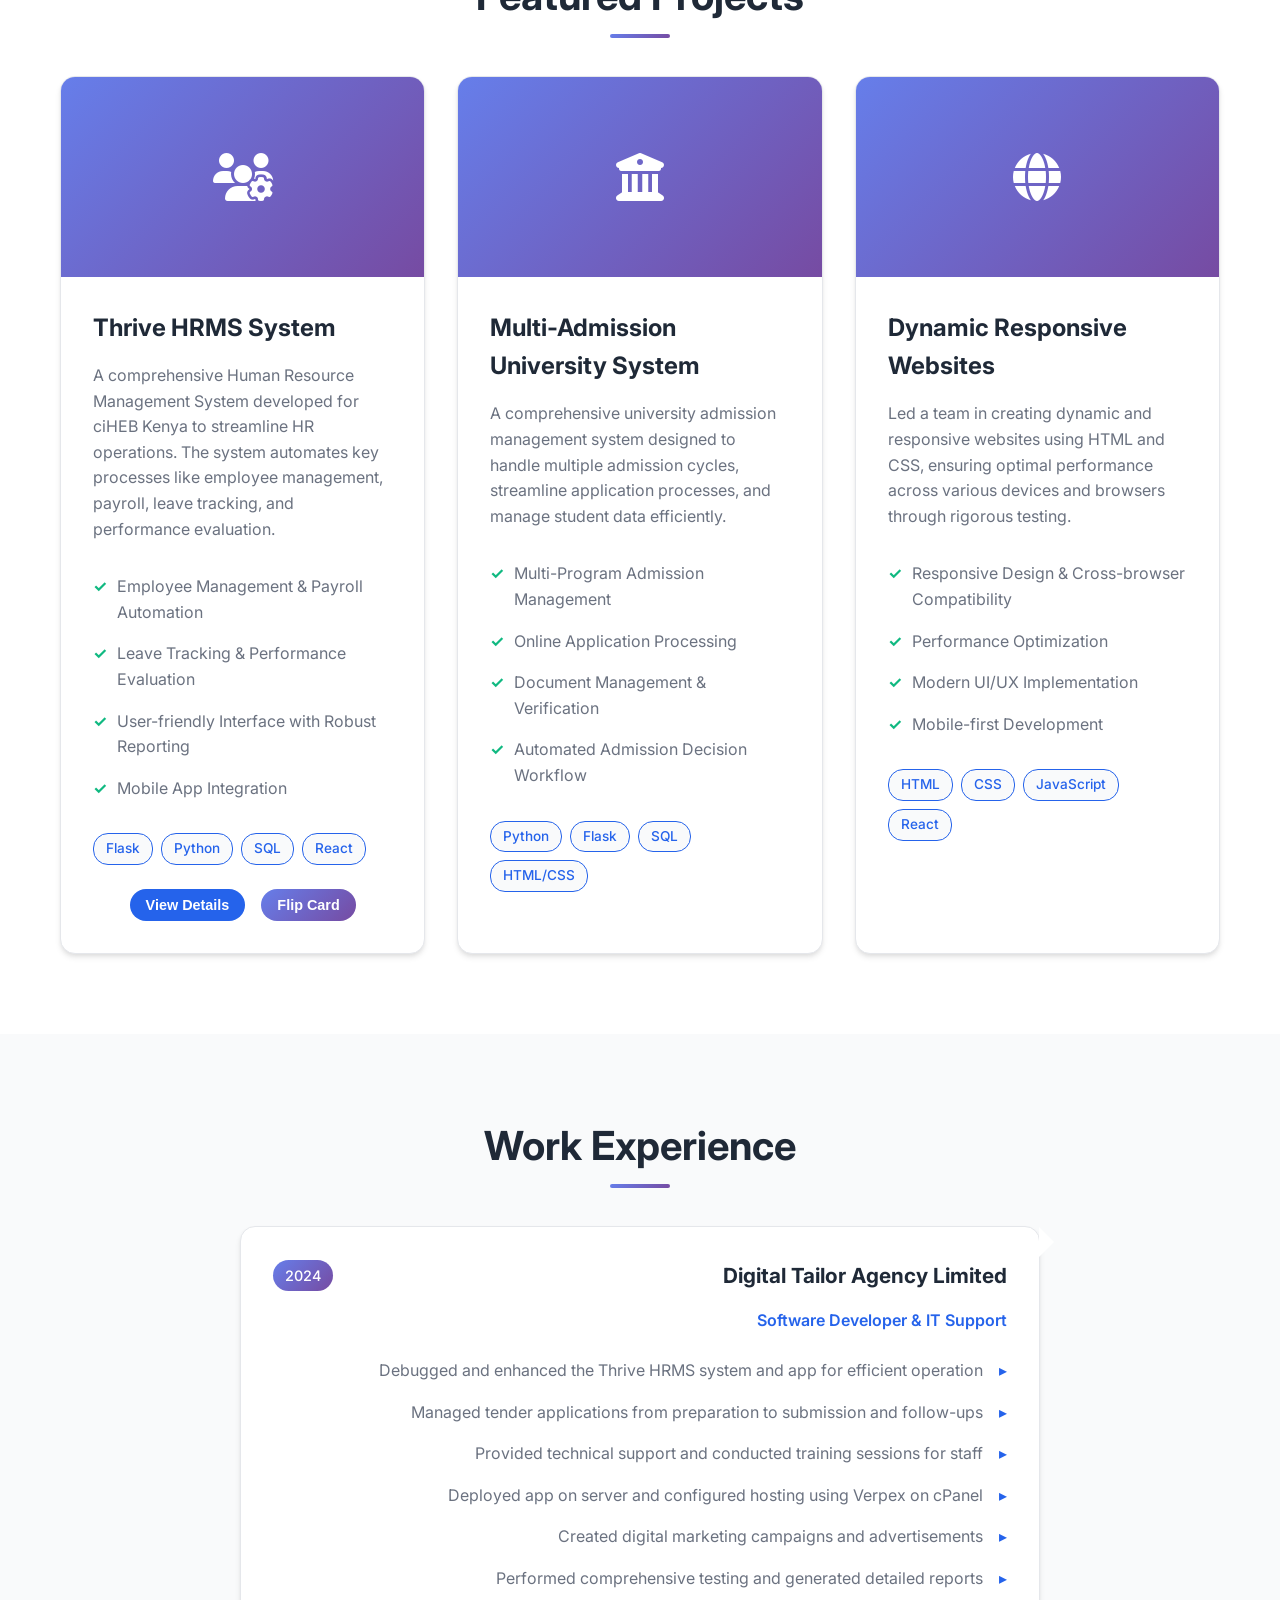
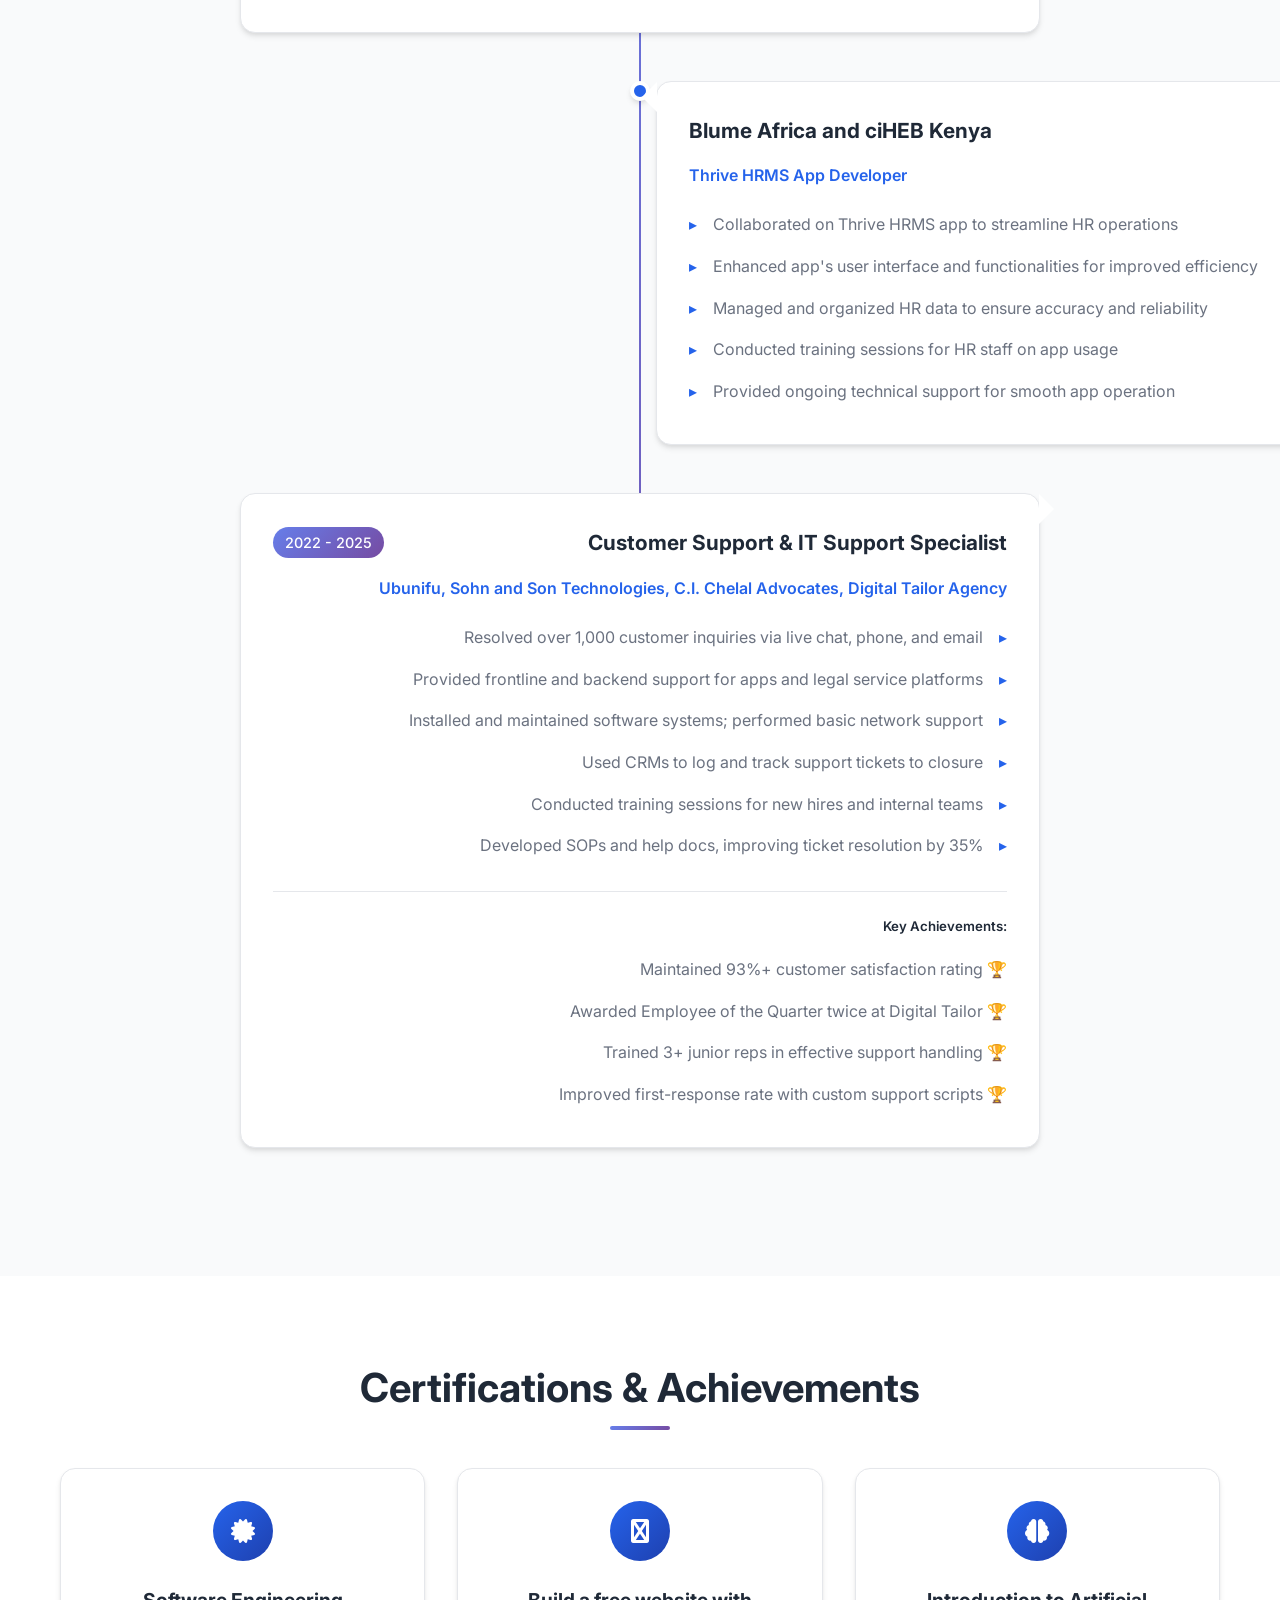
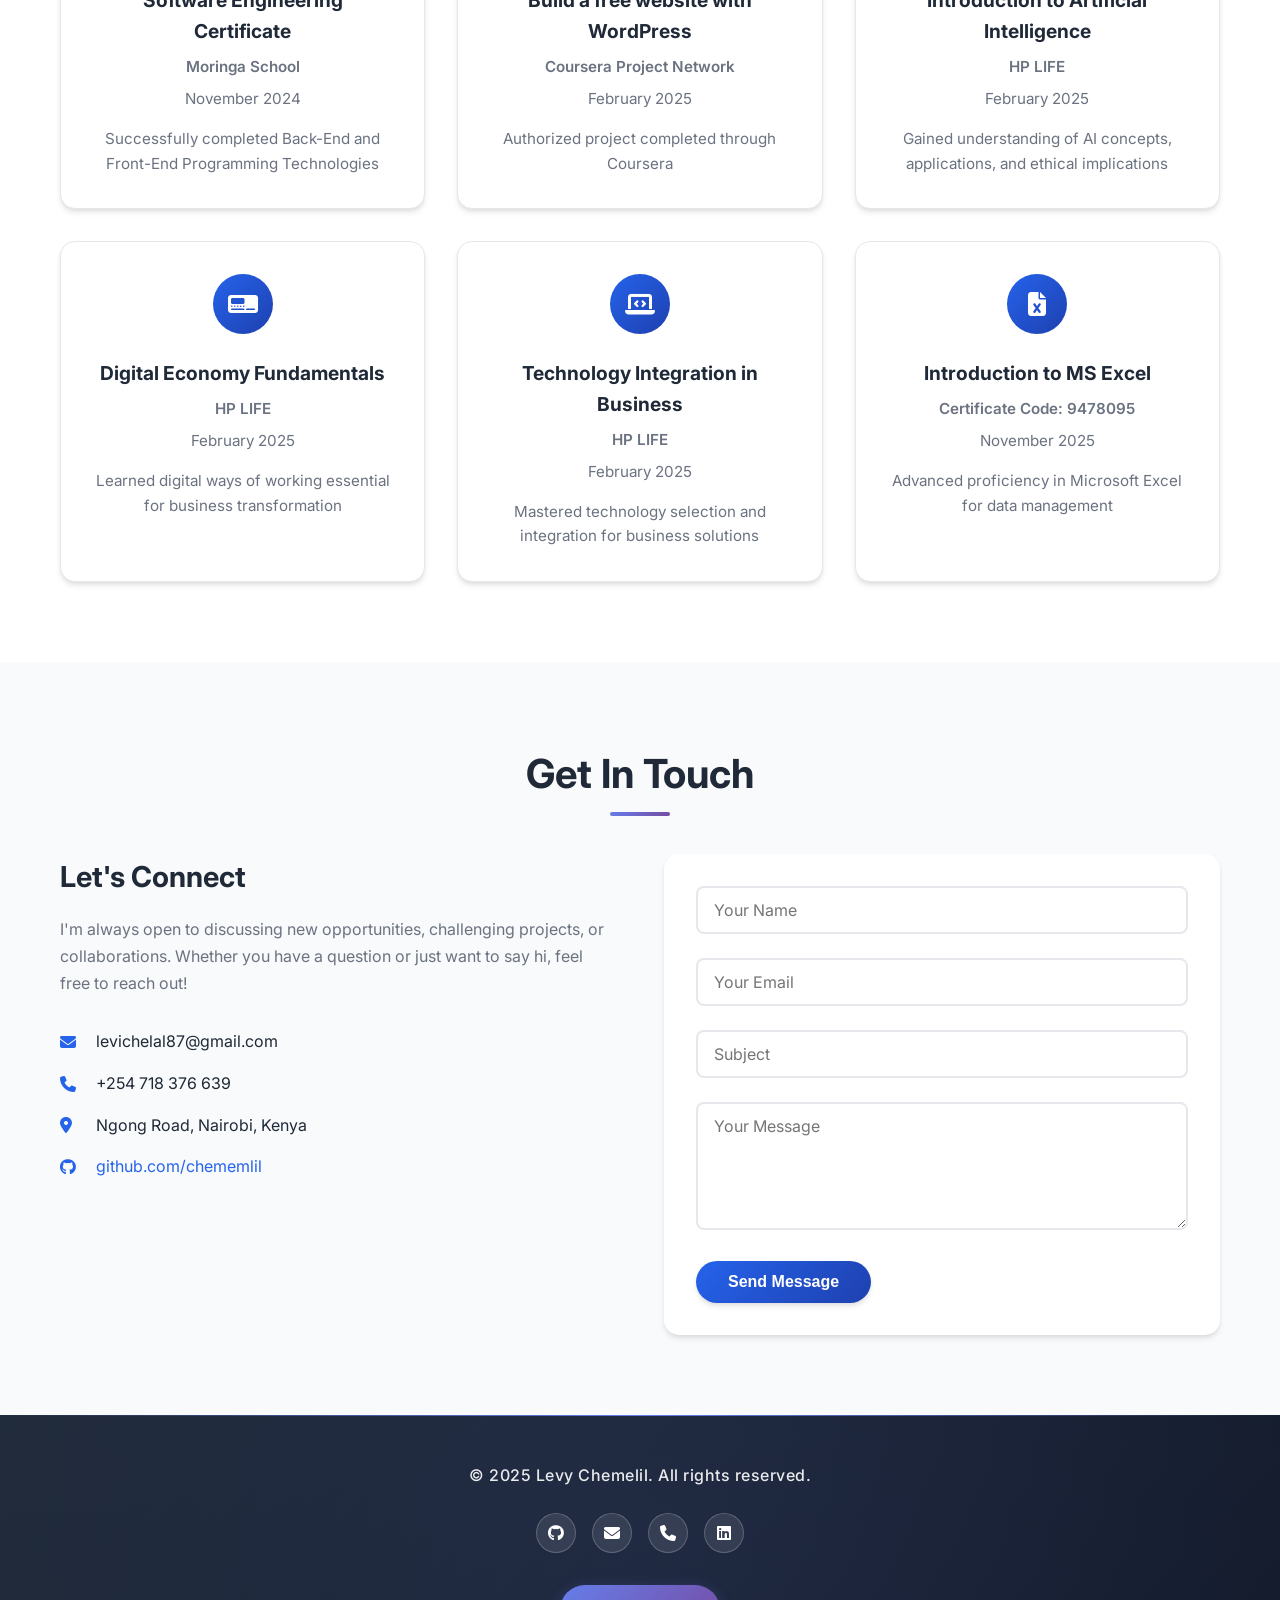
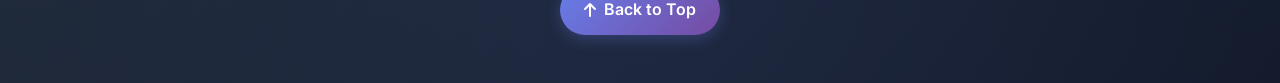
==== commit bd3c7996: "Update portfolio files" ====
--- a/index.html
+++ b/index.html
@@ -552,7 +552,7 @@
             <div class="footer-content">
                 <p>&copy; 2025 Levy Chemelil. All rights reserved.</p>
                                 <div class="footer-socials">
-                    <a href="https://github.com/chememlil" target="_blank" class="footer-social-link">
+                    <a href="https://github.com/chemelillevy" target="_blank" class="footer-social-link">
                         <i class="fab fa-github"></i>
                     </a>
                     <a href="mailto:levichelal87@gmail.com" class="footer-social-link">
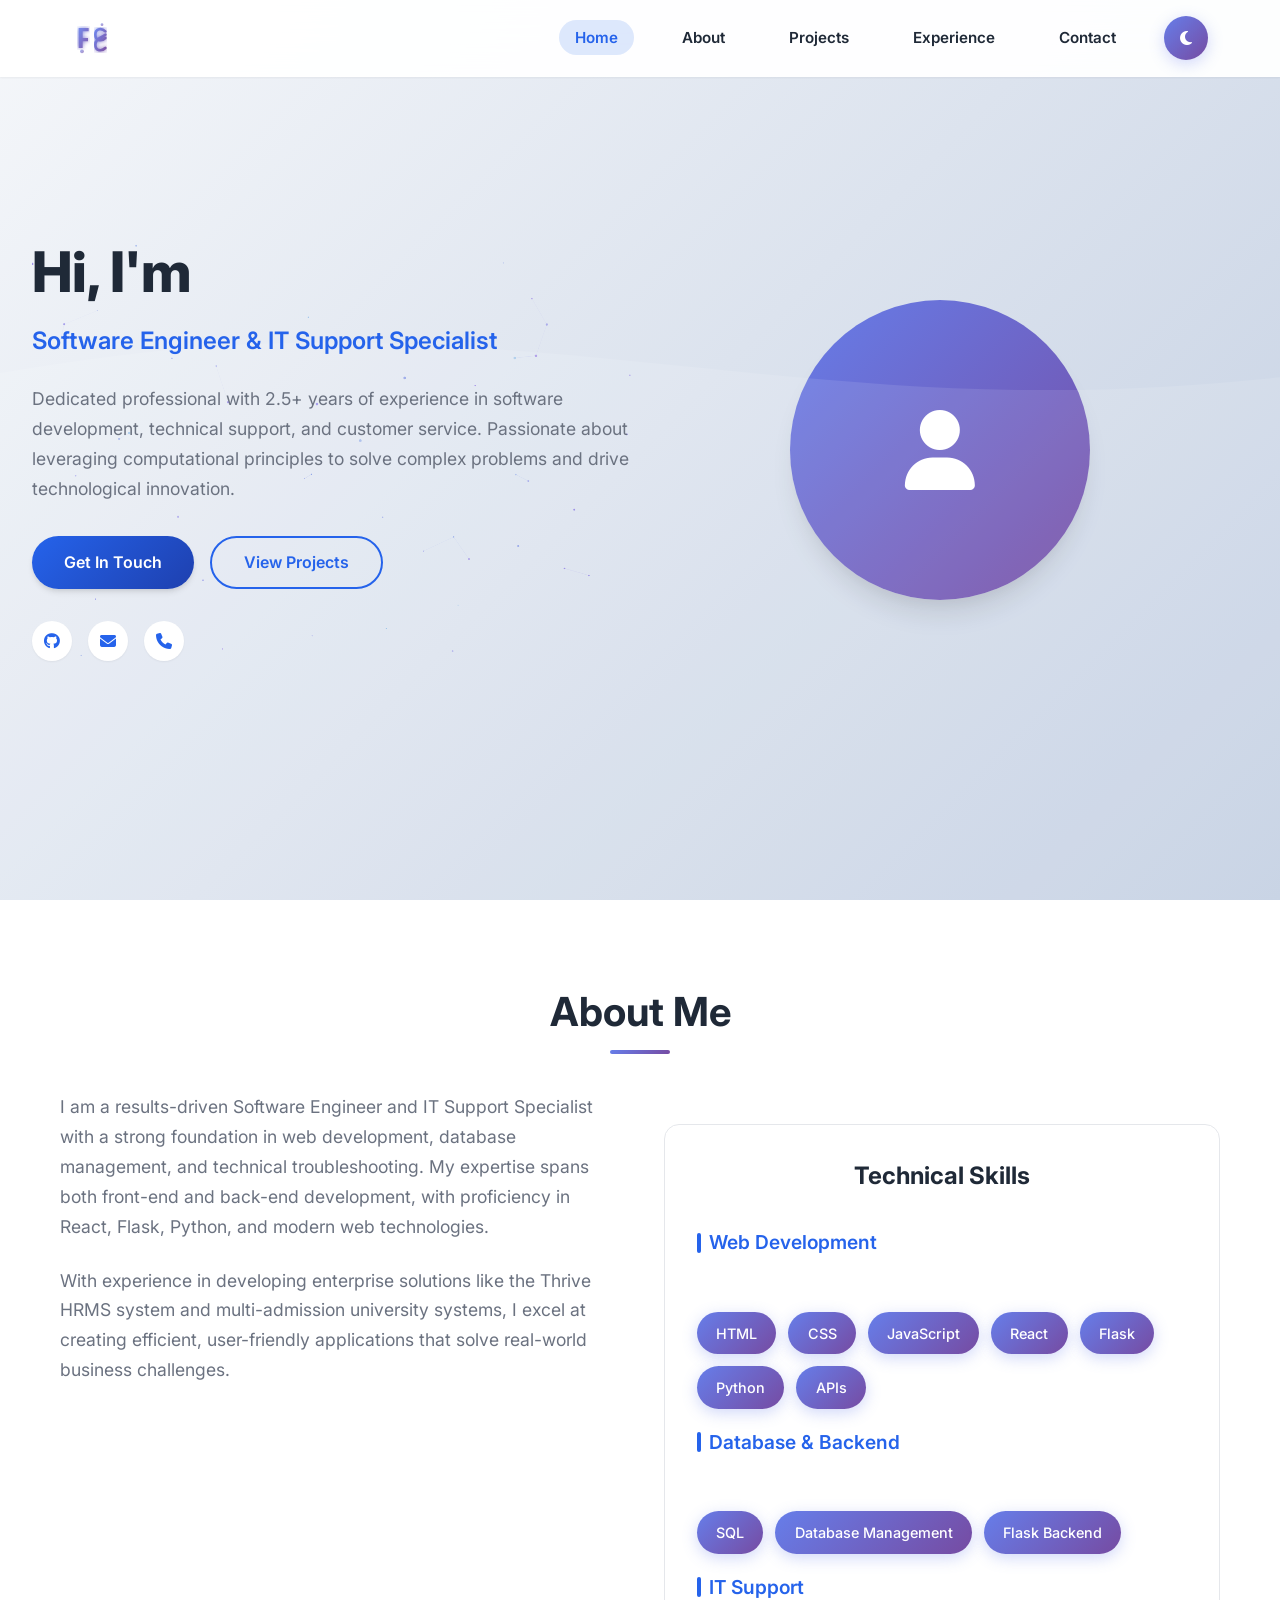
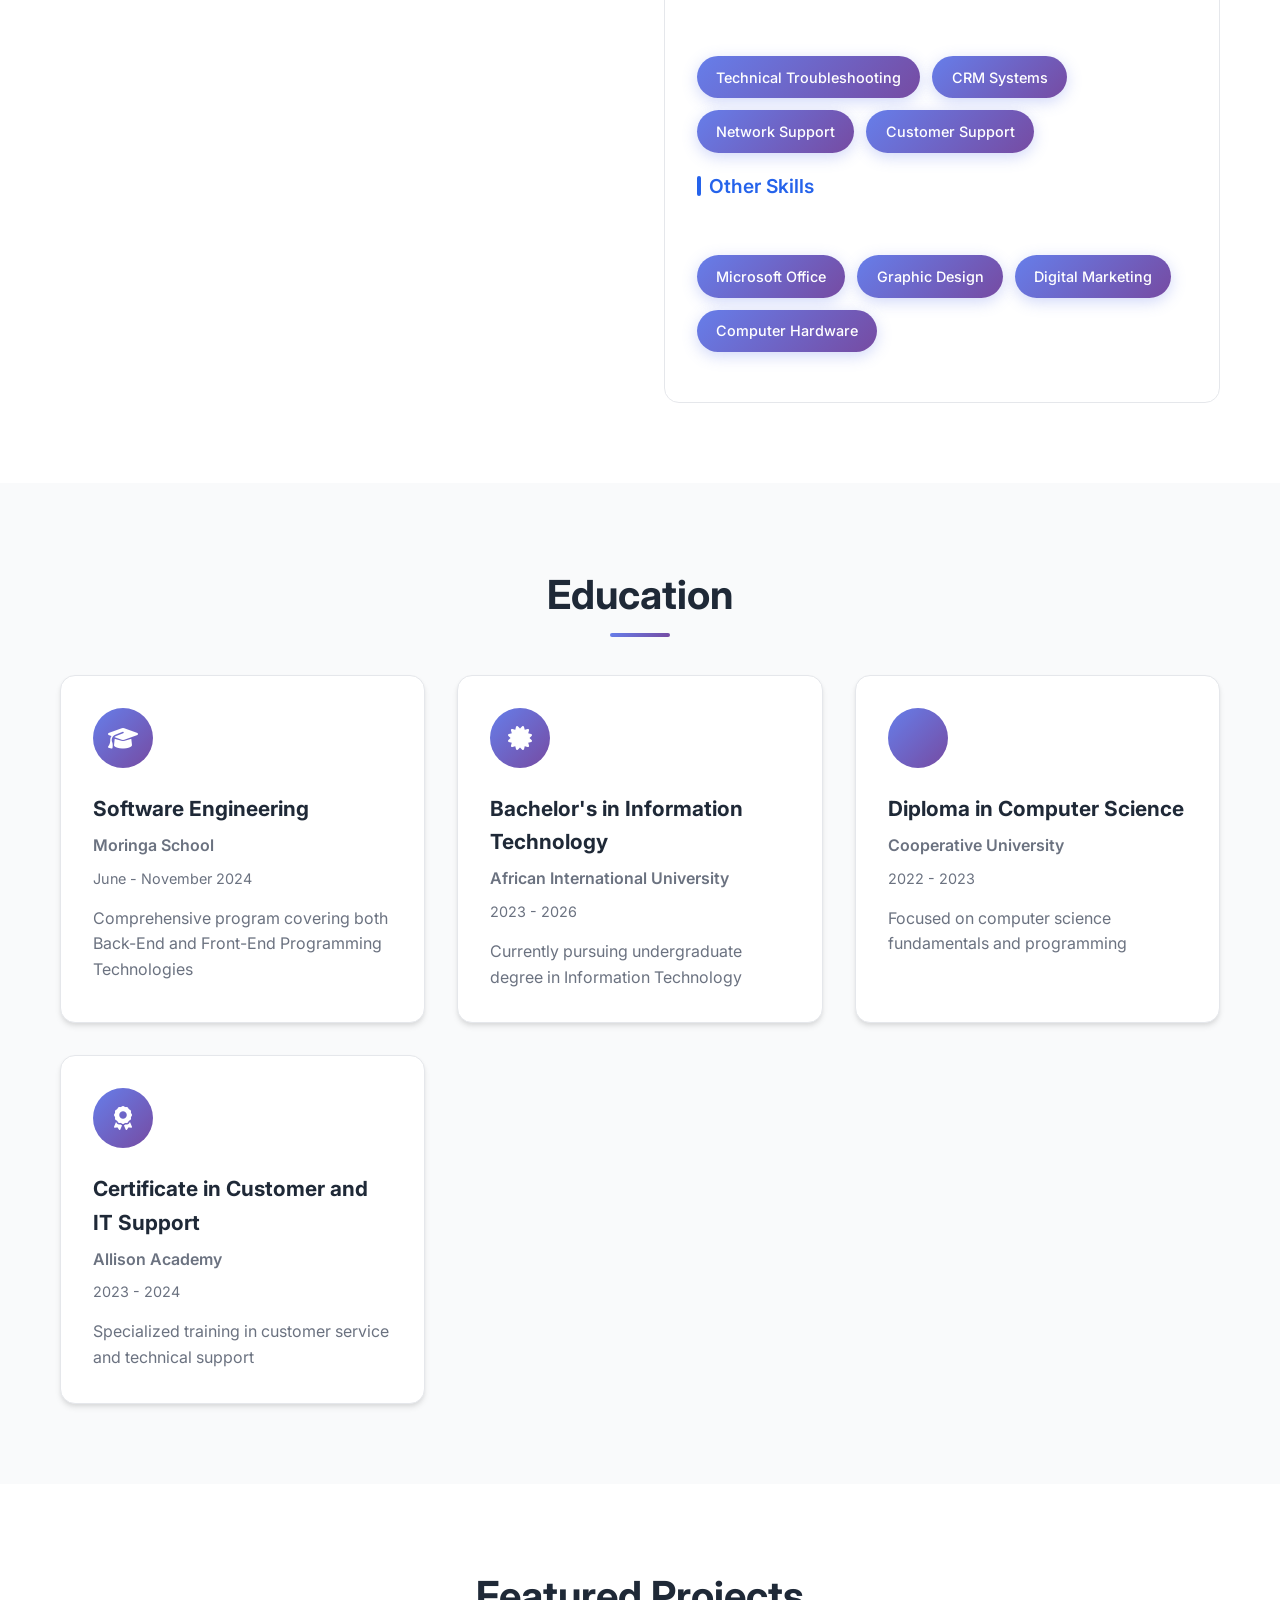
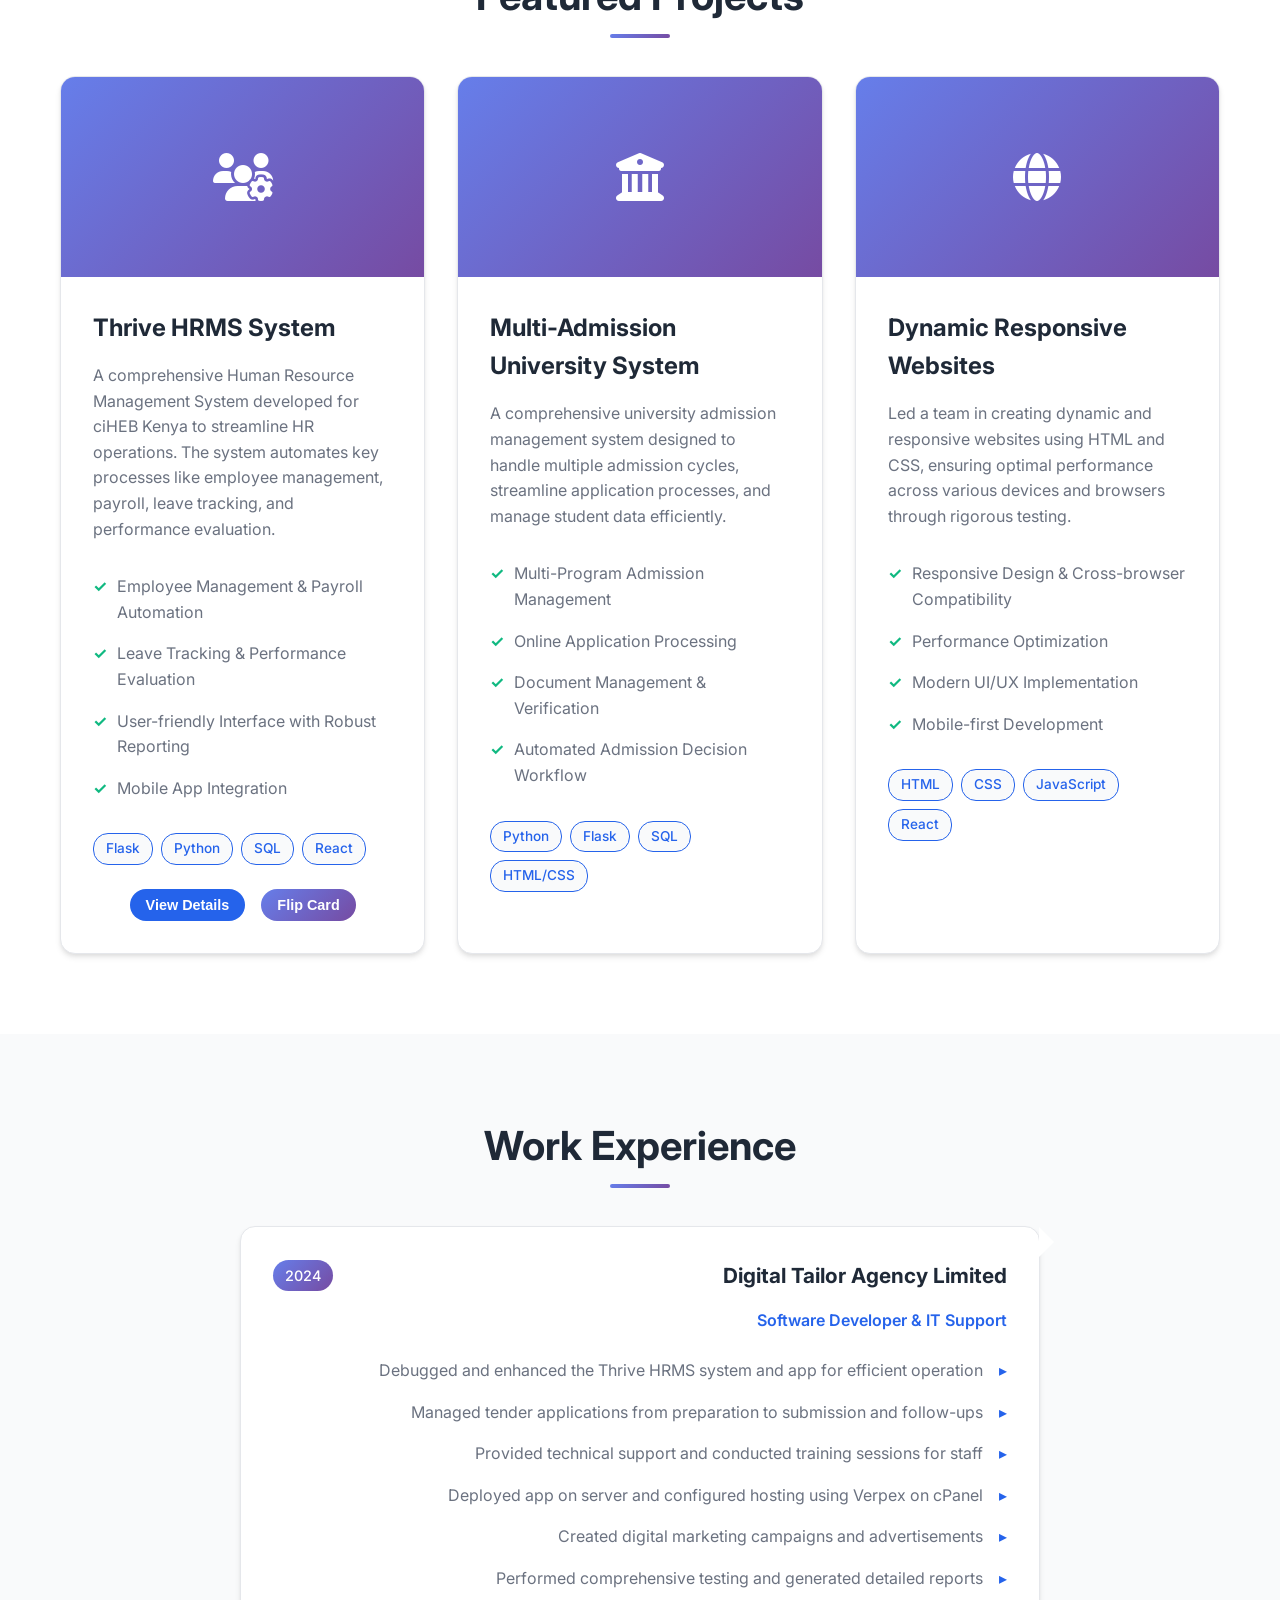
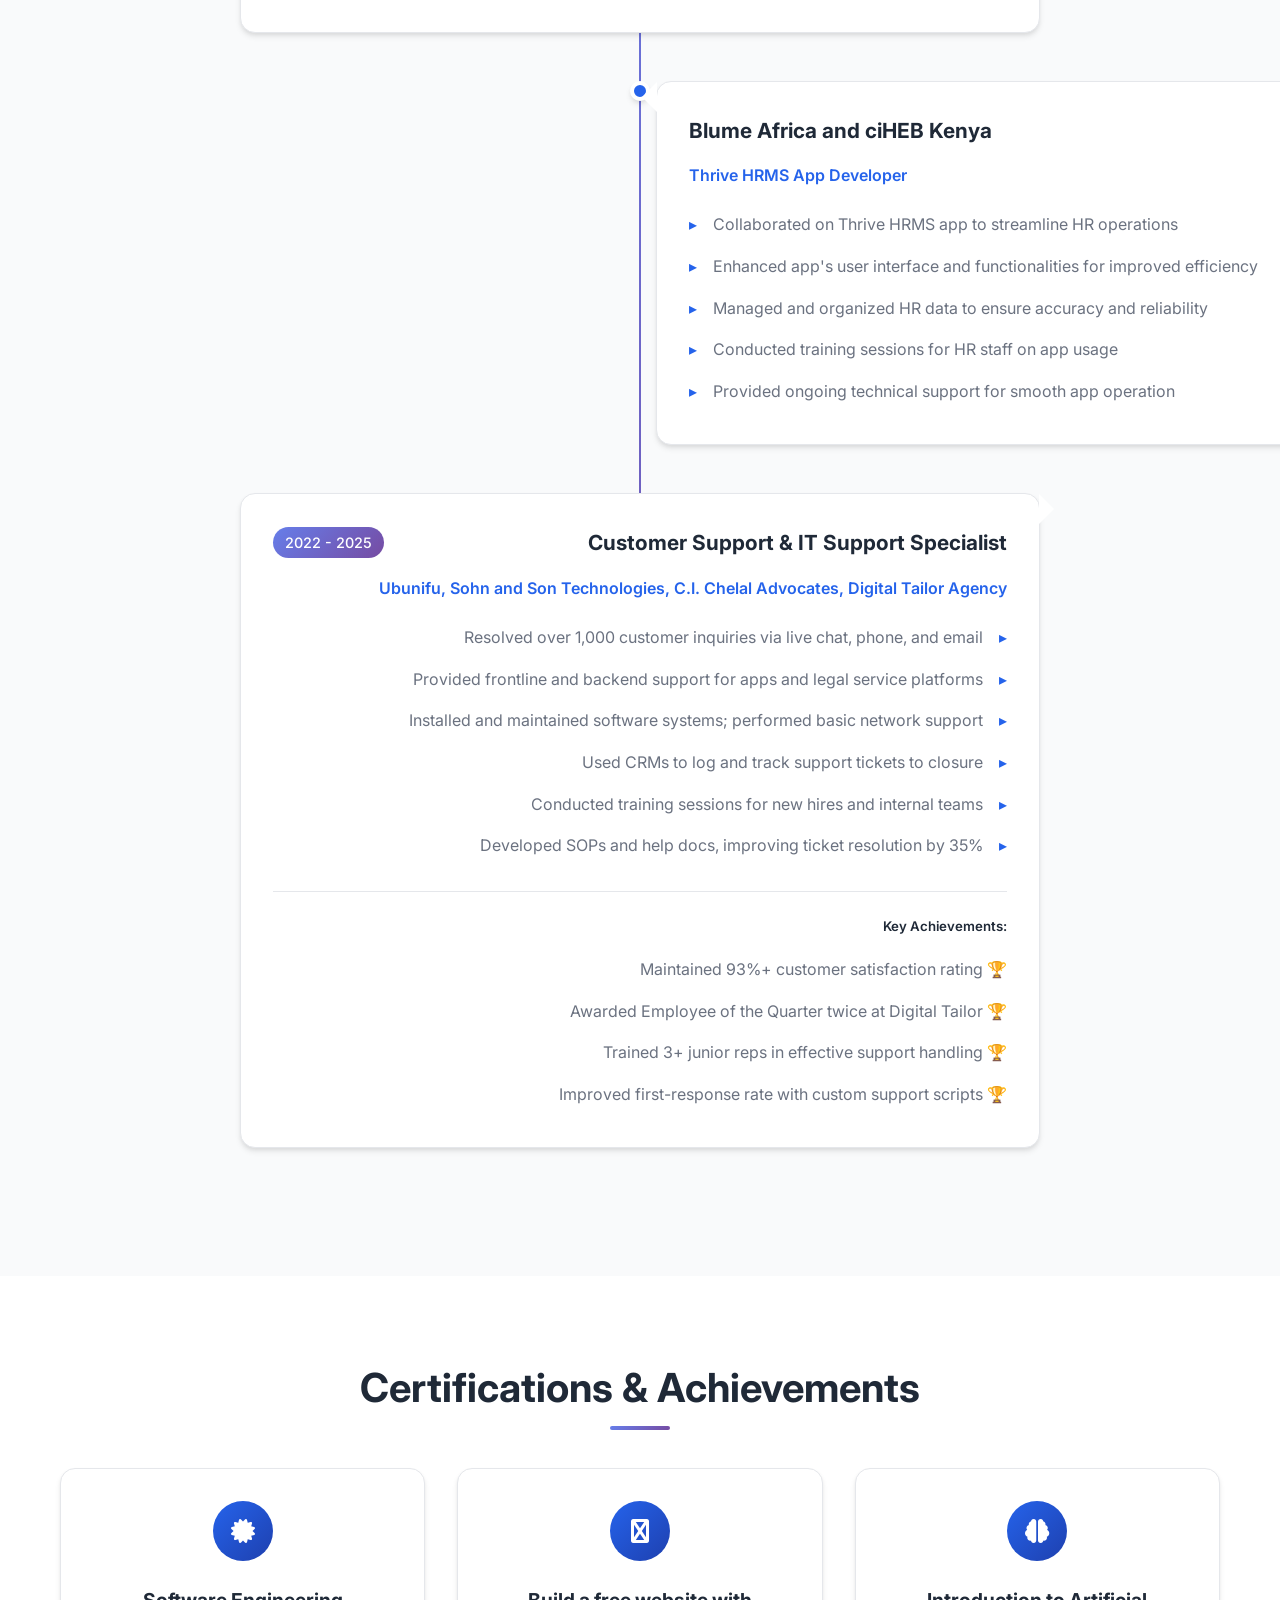
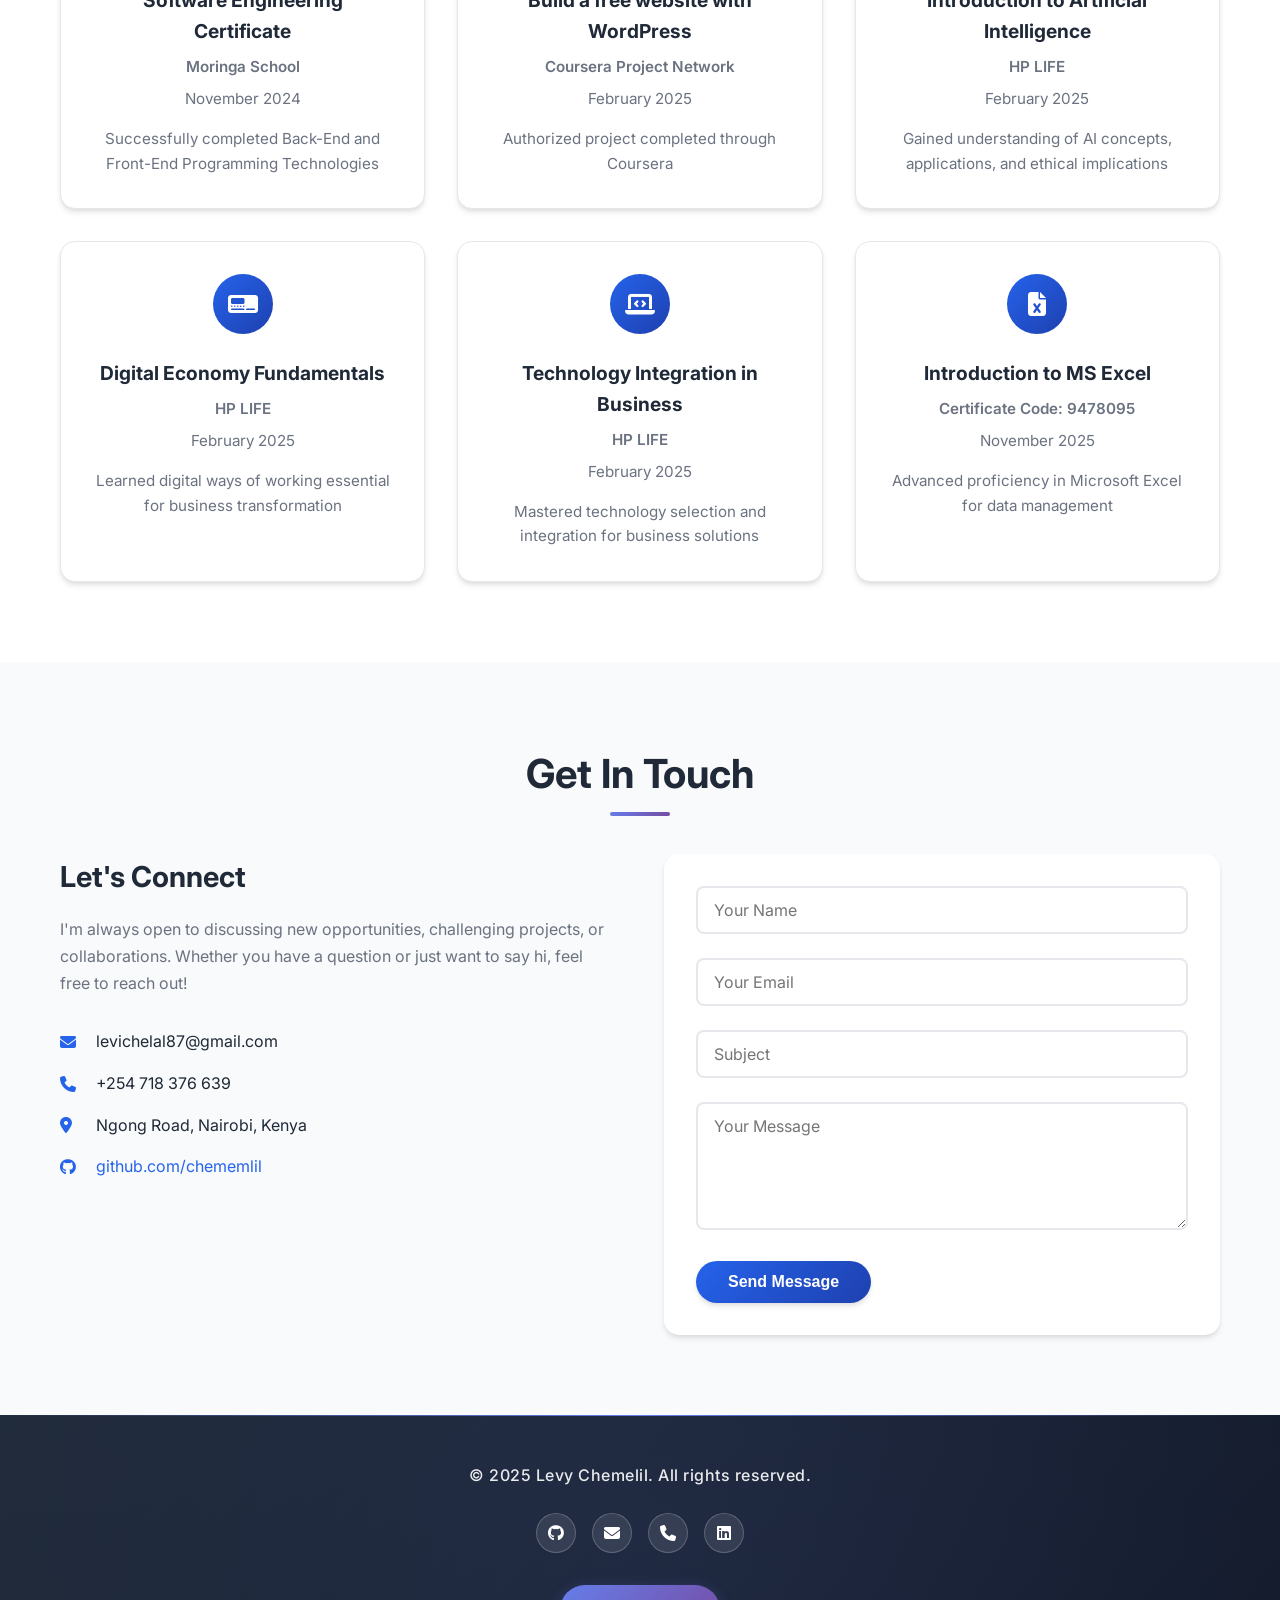
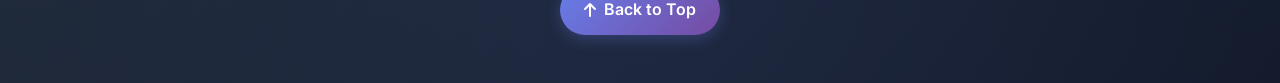
==== commit 7a148aa1: "Fix GitHub link in contact section" ====
--- a/index.html
+++ b/index.html
@@ -521,7 +521,7 @@
                         </div>
                         <div class="contact-item">
                             <i class="fab fa-github"></i>
-                            <a href="https://github.com/chememlil" target="_blank">github.com/chememlil</a>
+                            <a href="https://github.com/chemelillevy" target="_blank">github.com/chememlil</a>
                         </div>
                     </div>
                 </div>
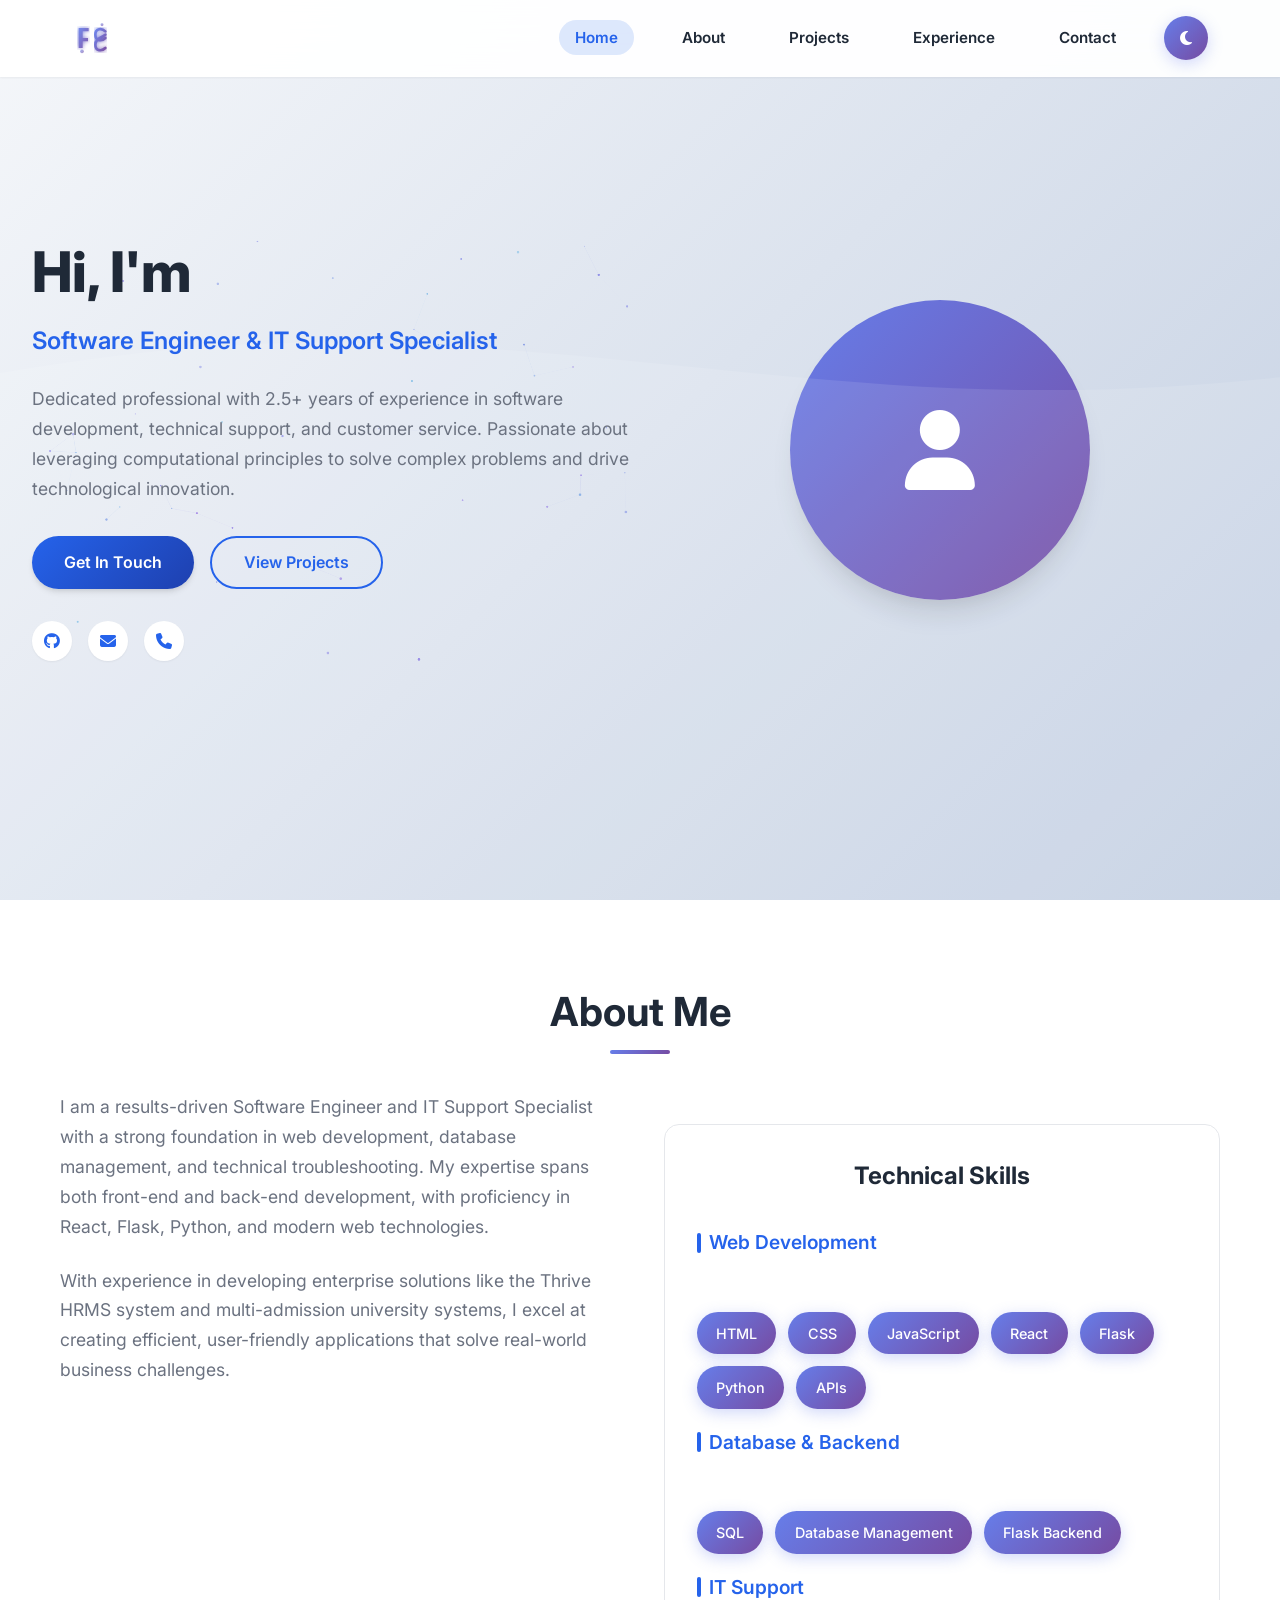
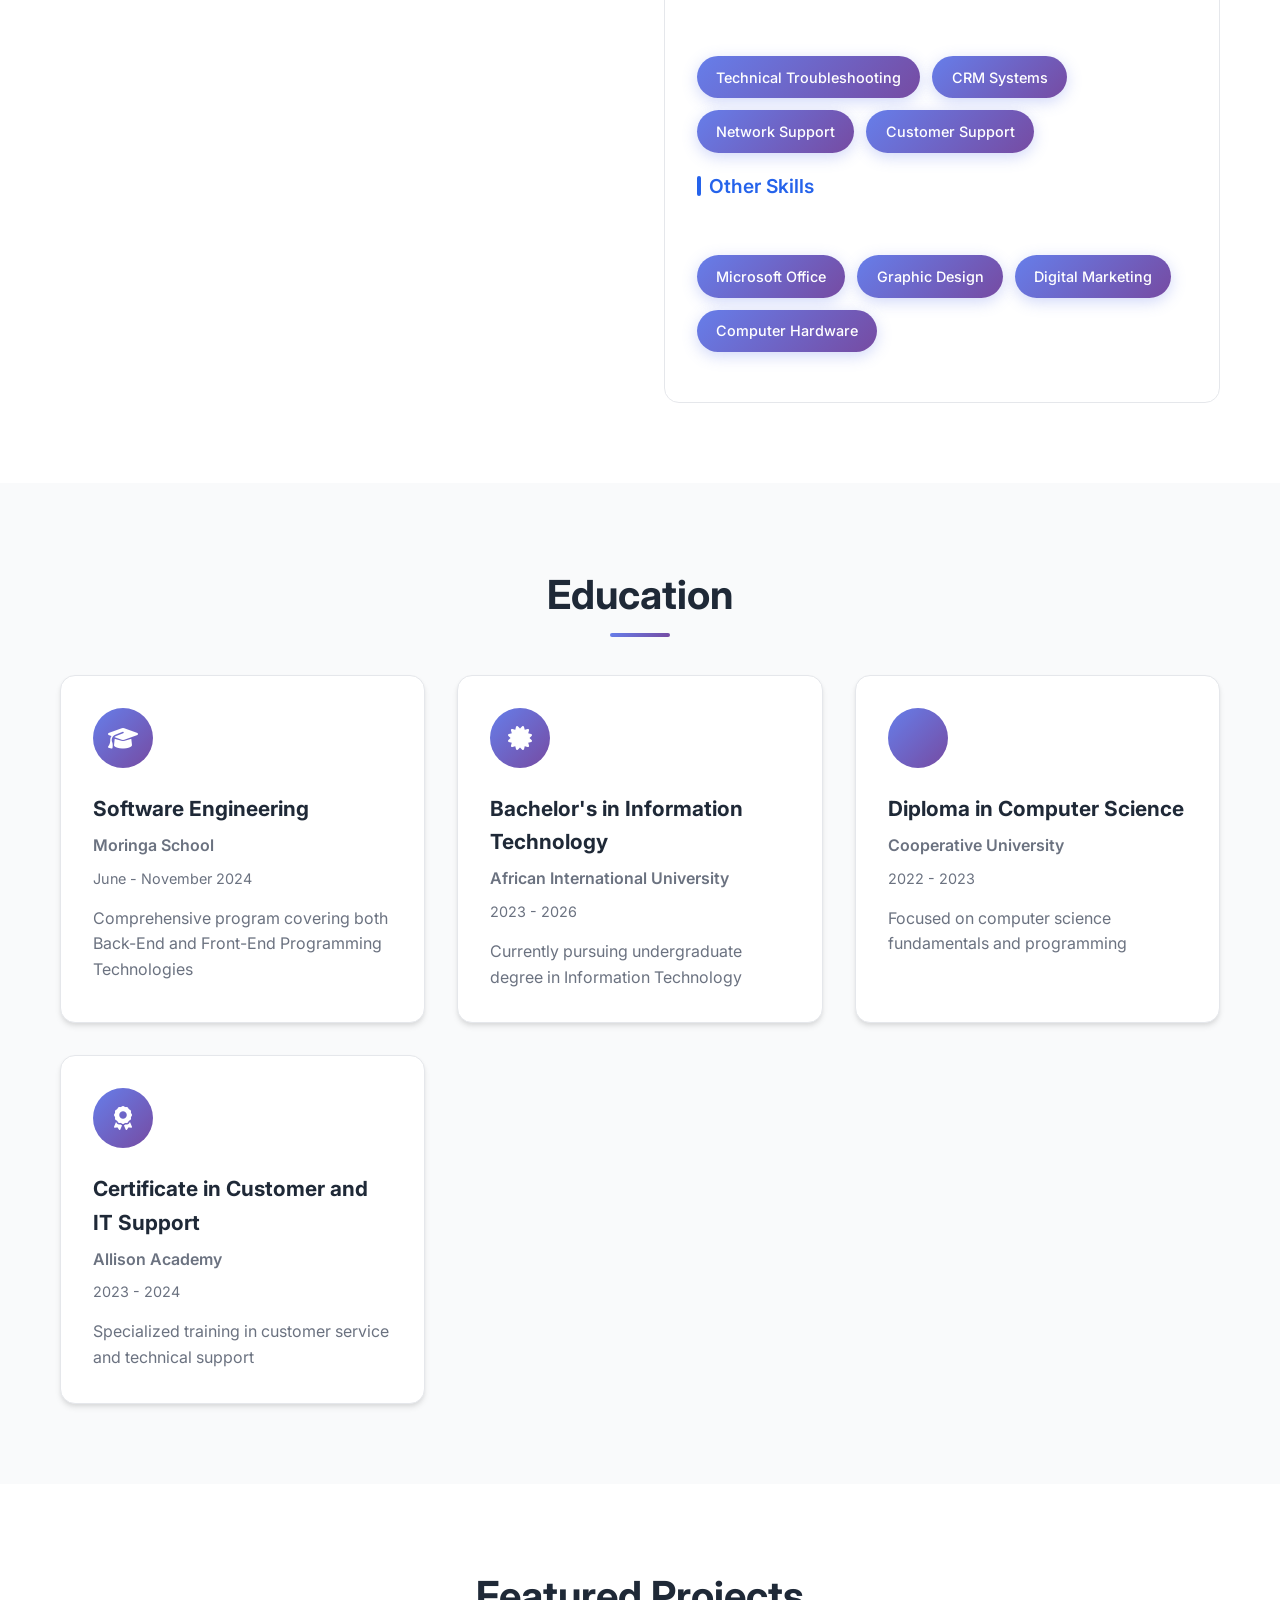
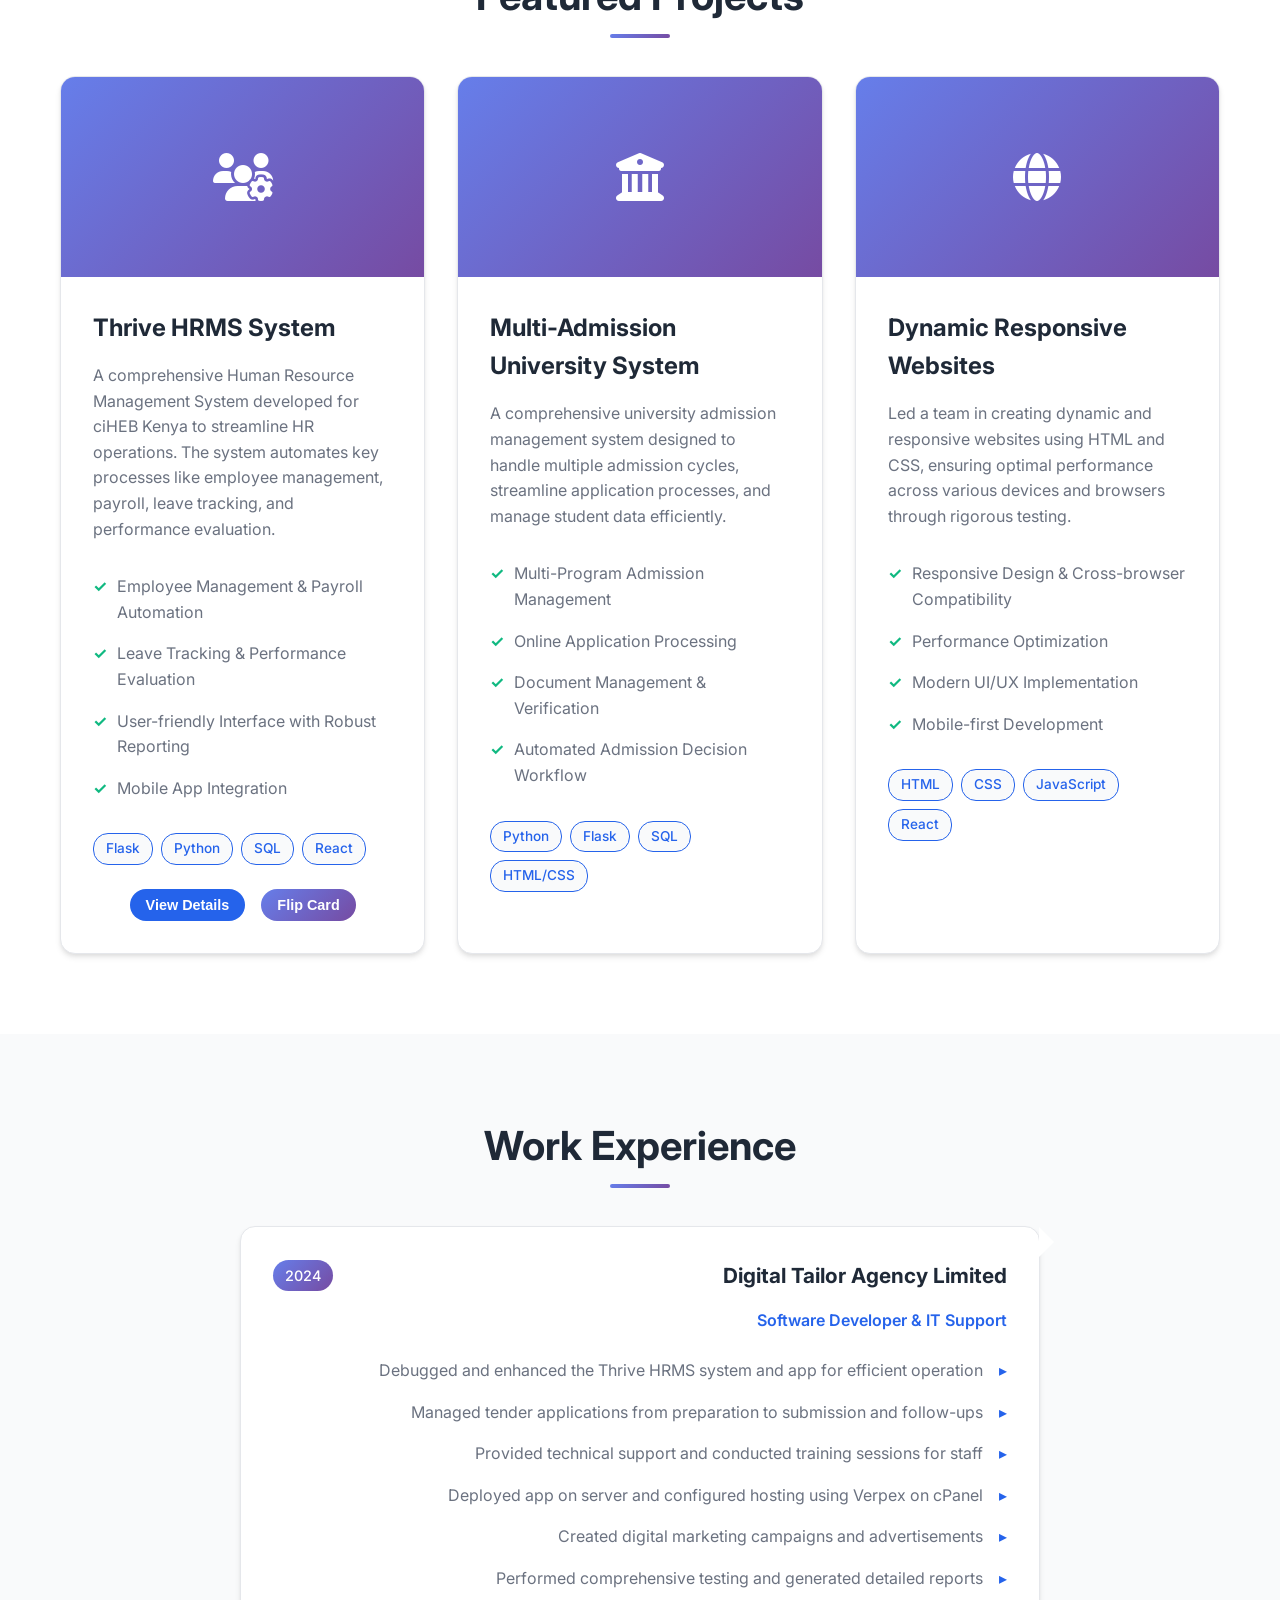
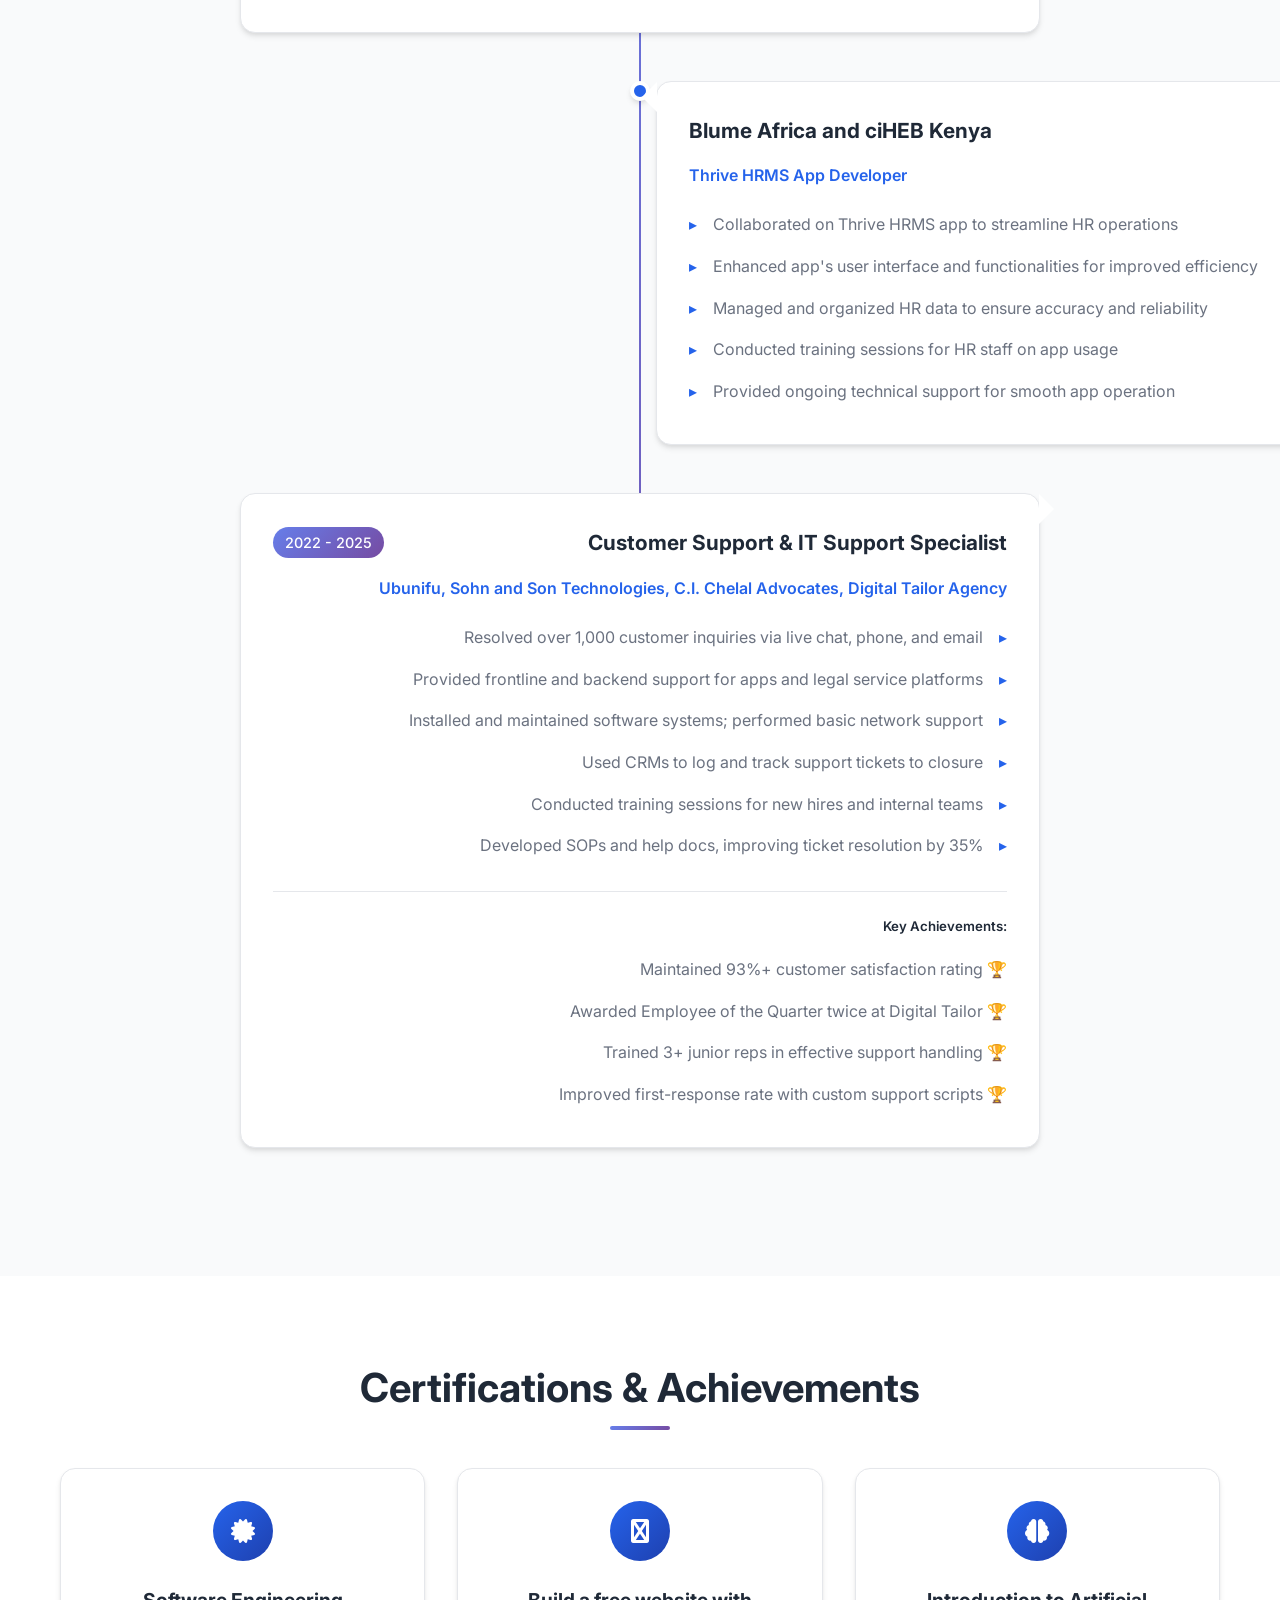
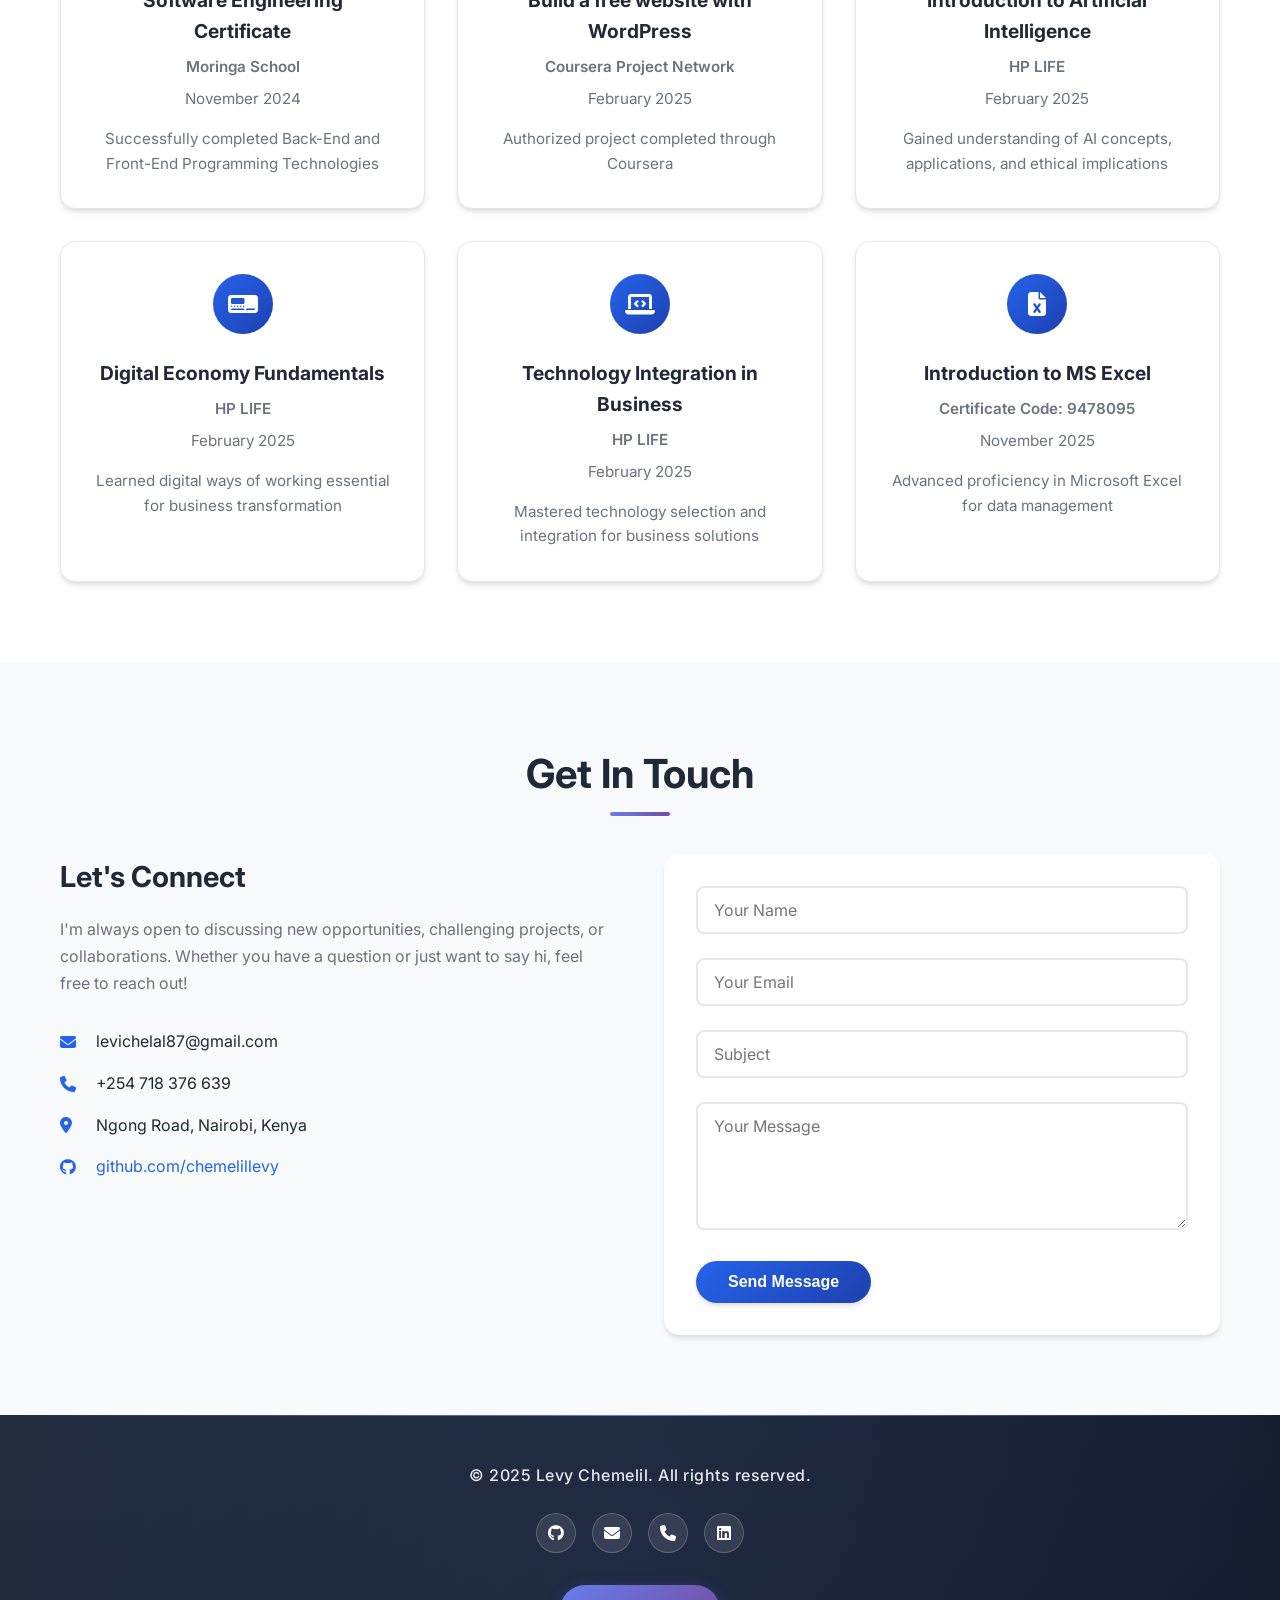
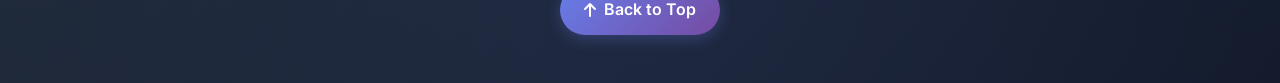
==== commit d90c769c: "Update" ====
--- a/index.html
+++ b/index.html
@@ -521,7 +521,7 @@
                         </div>
                         <div class="contact-item">
                             <i class="fab fa-github"></i>
-                            <a href="https://github.com/chemelillevy" target="_blank">github.com/chememlil</a>
+                            <a href="https://github.com/chemelillevy" target="_blank">github.com/chemelillevy</a>
                         </div>
                     </div>
                 </div>
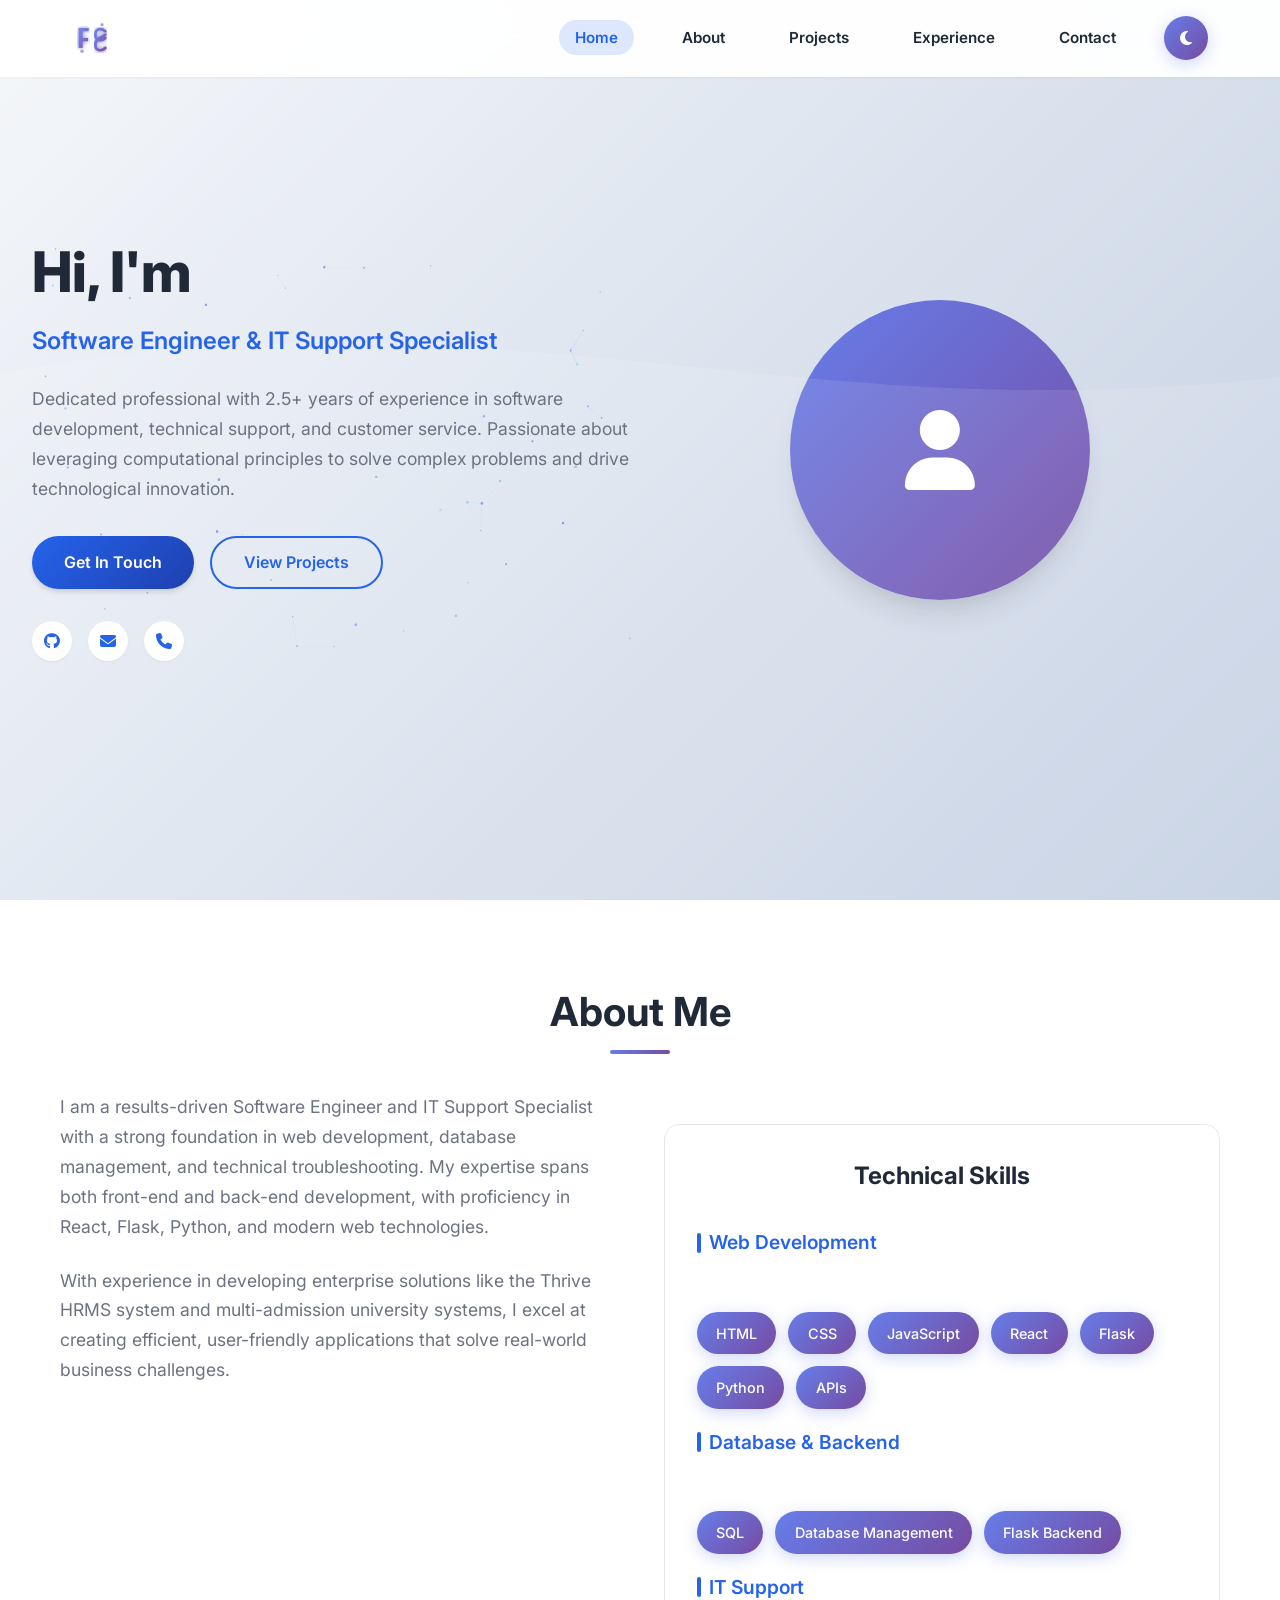
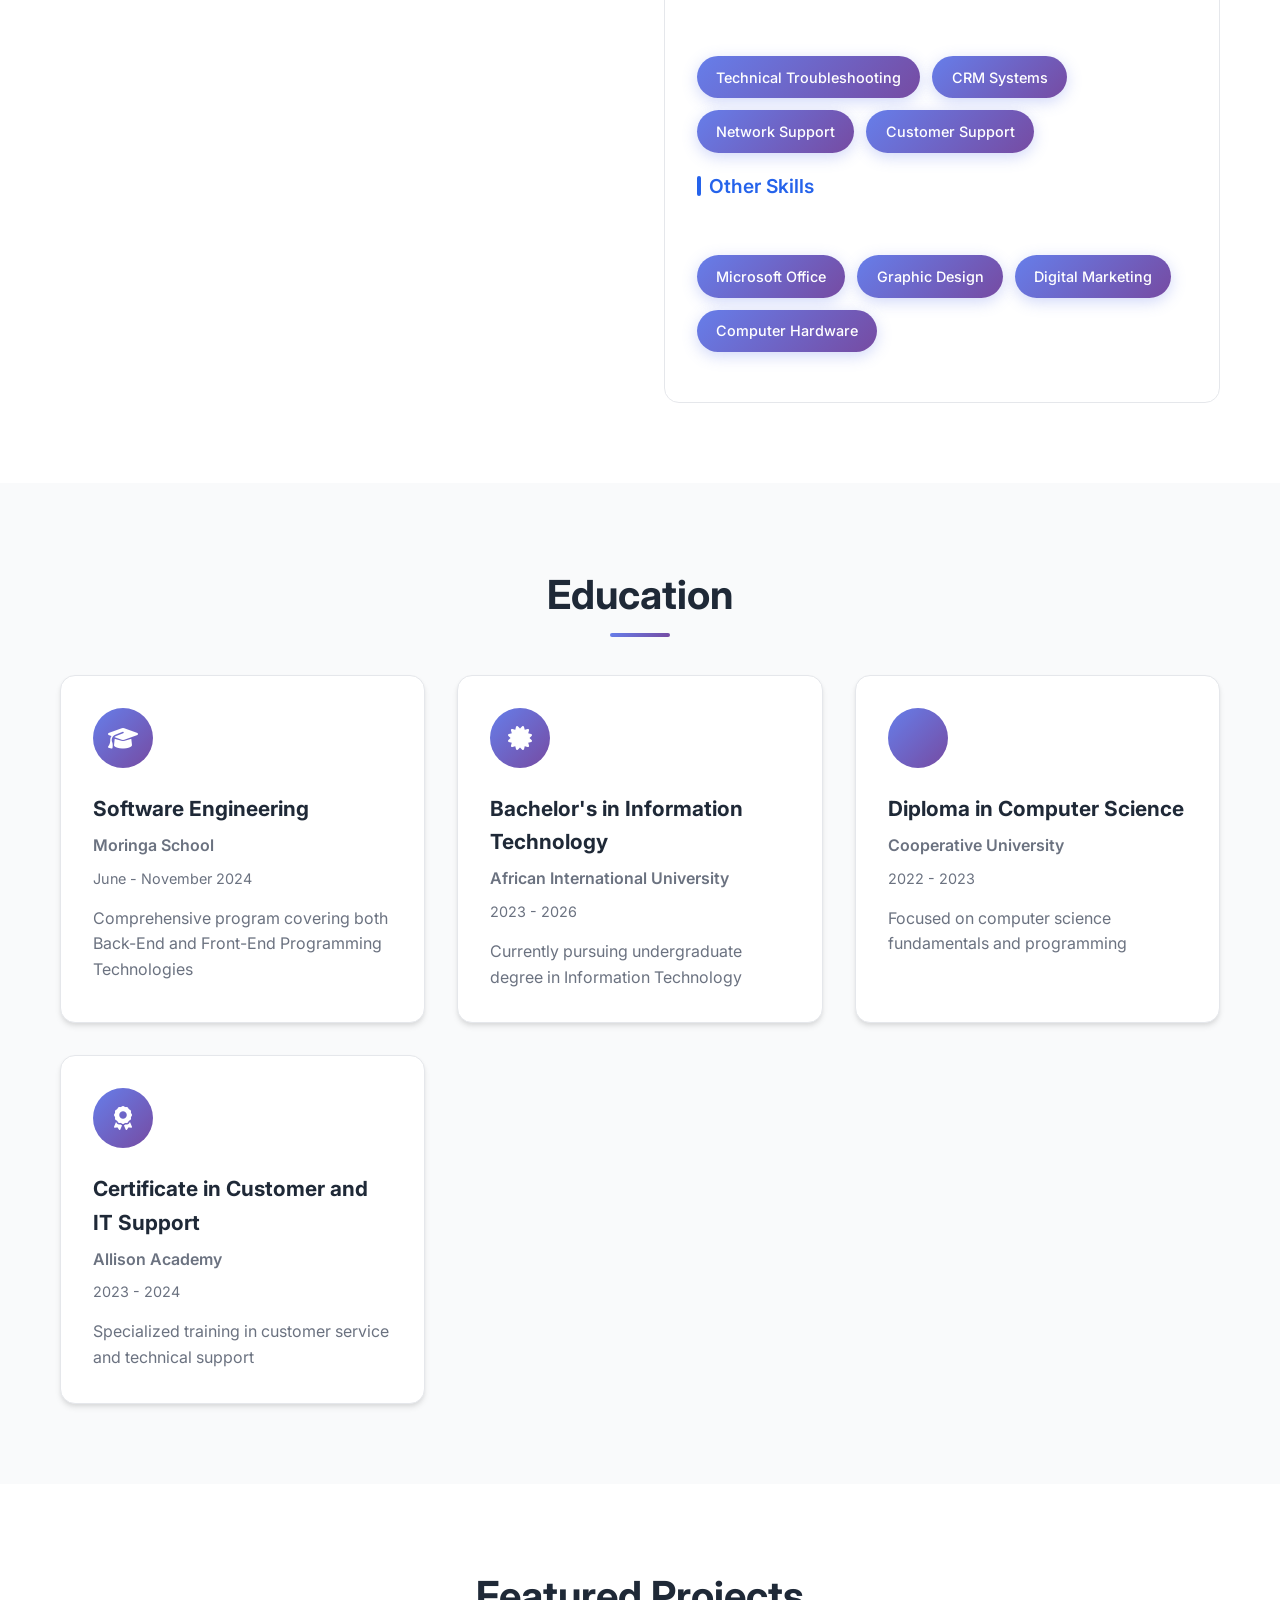
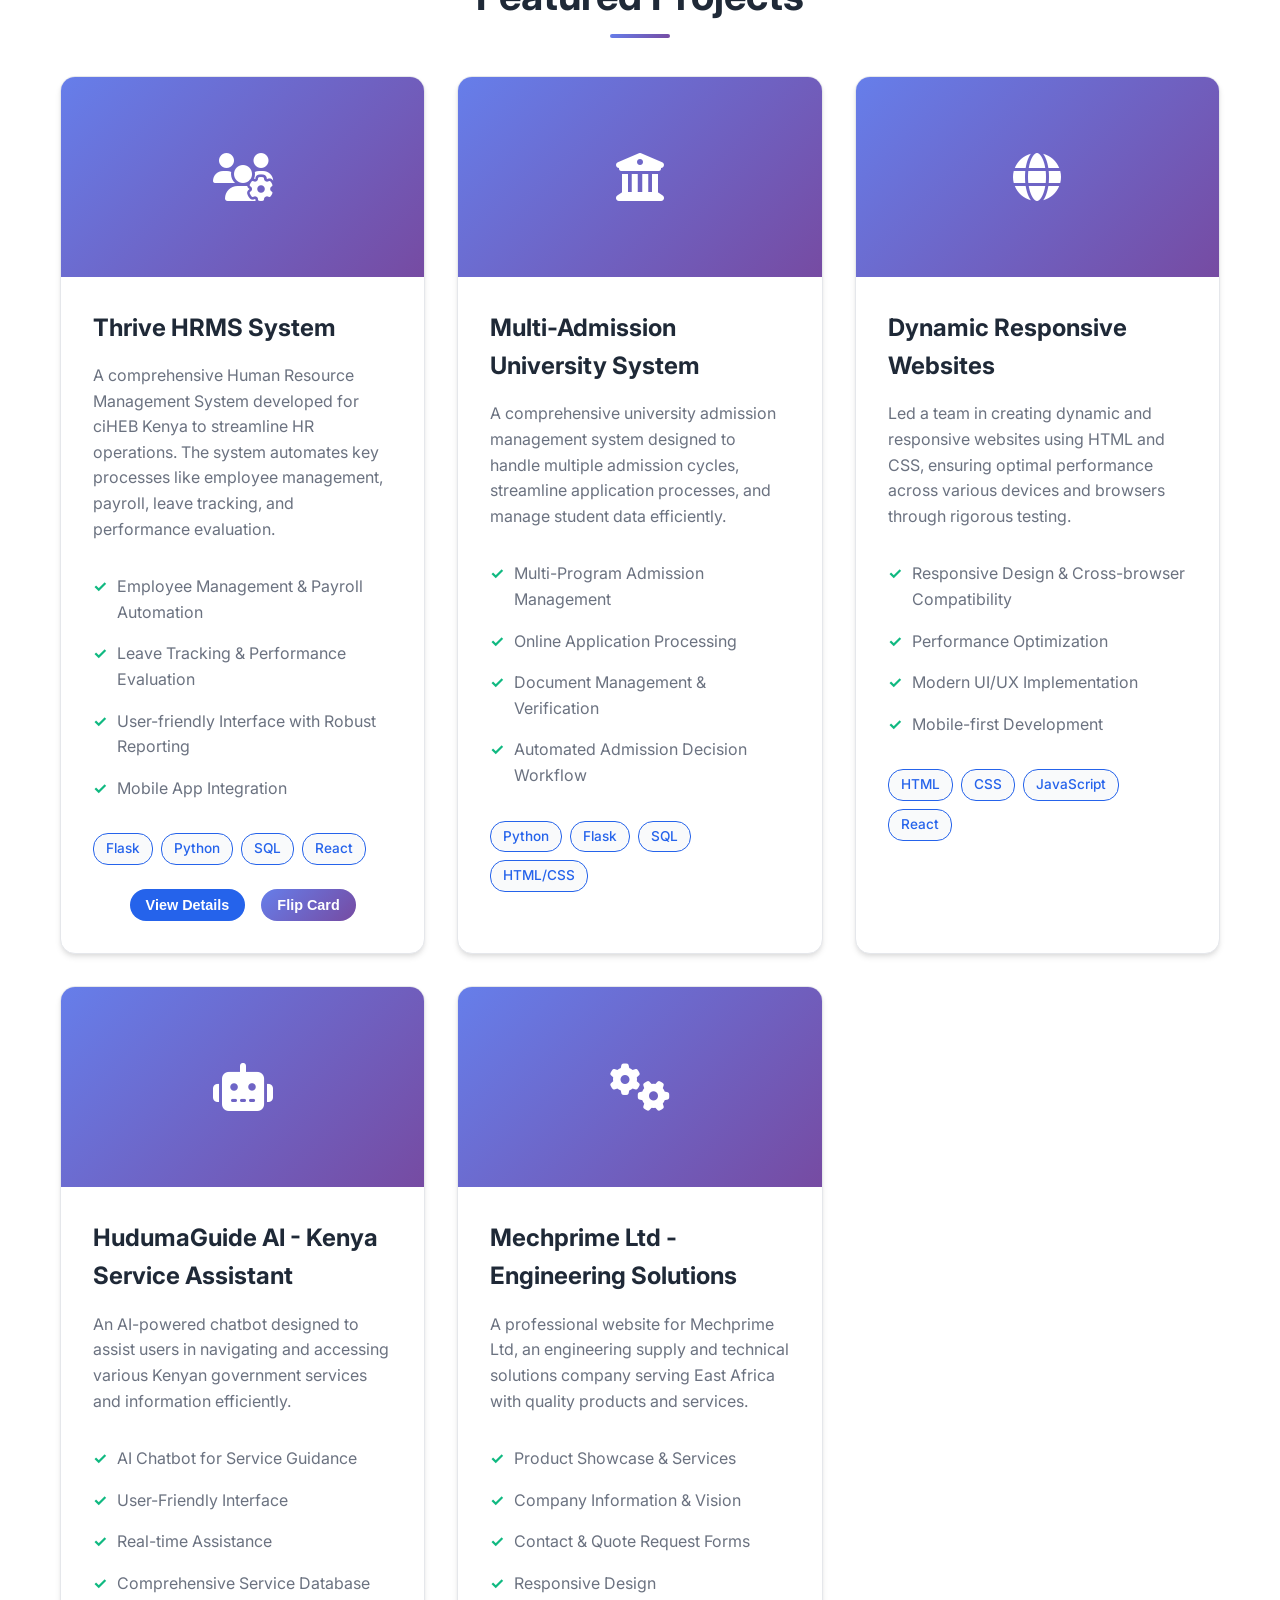
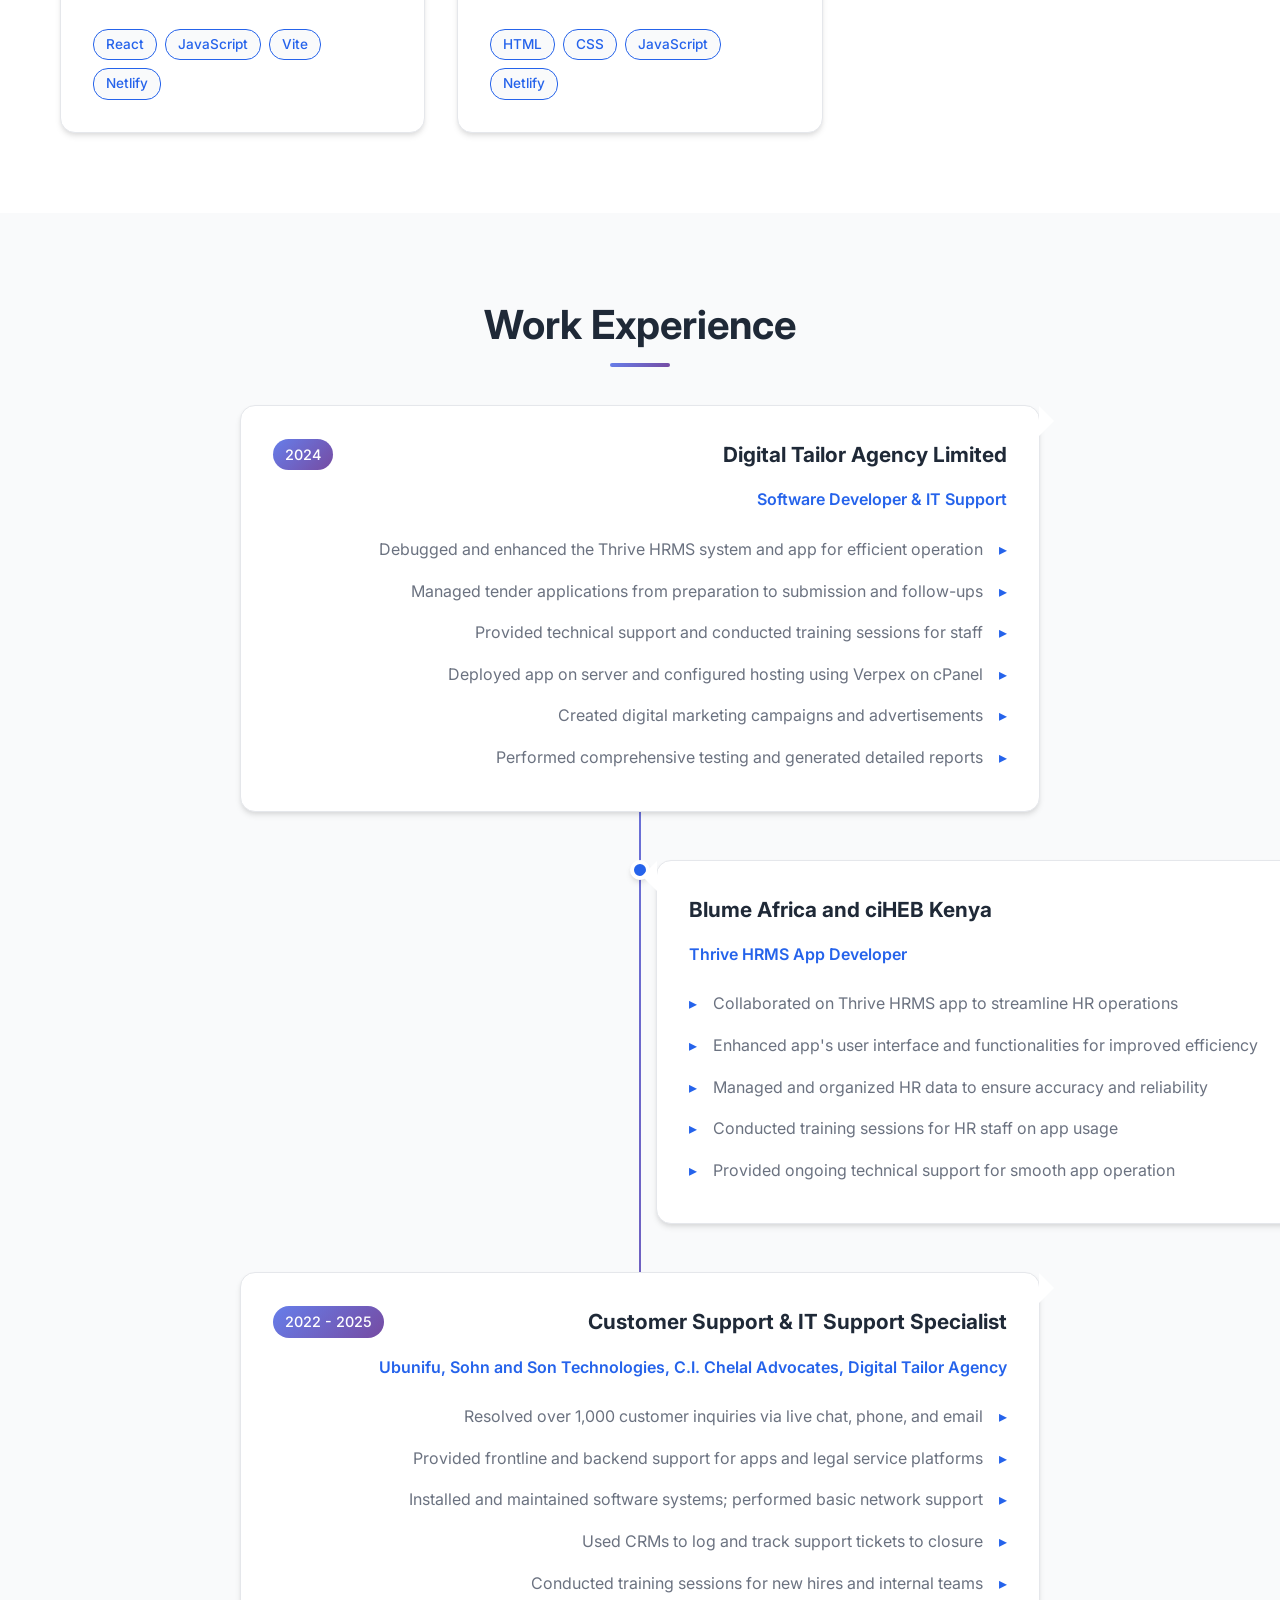
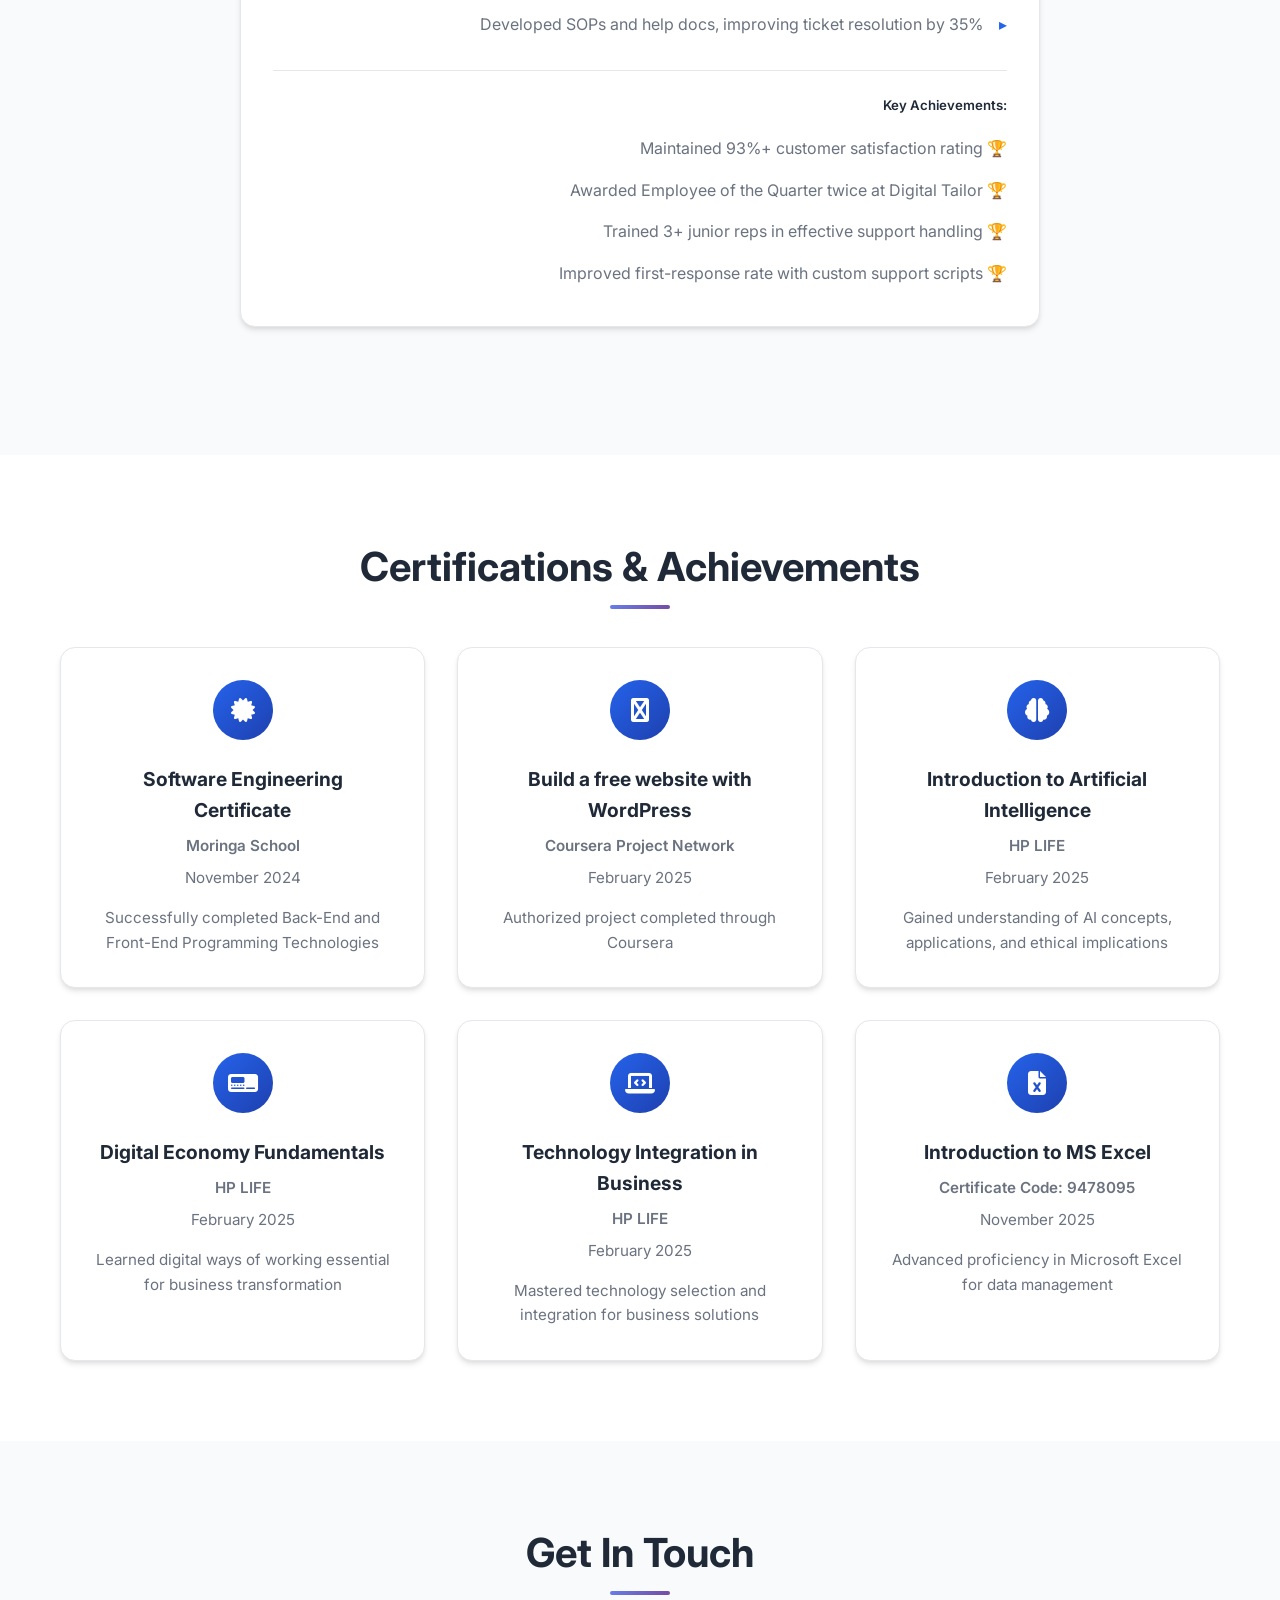
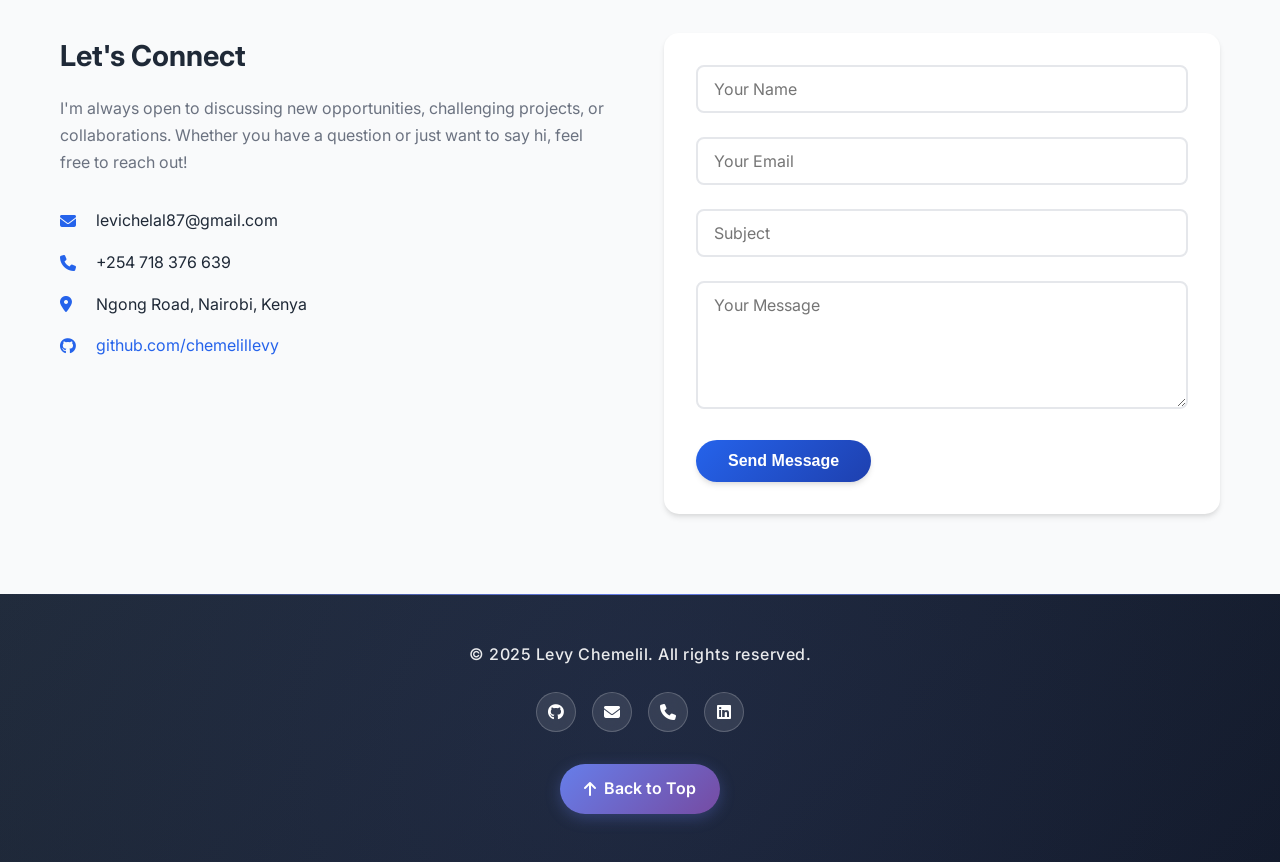
==== commit 46c8374d: "Update" ====
--- a/index.html
+++ b/index.html
@@ -337,6 +337,58 @@
                         </div>
                     </div>
                 </div>
+
+                <div class="project-card">
+                    <div class="project-image">
+                        <i class="fas fa-robot"></i>
+                    </div>
+                    <div class="project-content">
+                        <h3>HudumaGuide AI - Kenya Service Assistant</h3>
+                        <p class="project-description">
+                            An AI-powered chatbot designed to assist users in navigating and accessing various Kenyan government services and information efficiently.
+                        </p>
+                        <div class="project-features">
+                            <ul>
+                                <li>AI Chatbot for Service Guidance</li>
+                                <li>User-Friendly Interface</li>
+                                <li>Real-time Assistance</li>
+                                <li>Comprehensive Service Database</li>
+                            </ul>
+                        </div>
+                        <div class="project-tech">
+                            <span class="tech-tag">React</span>
+                            <span class="tech-tag">JavaScript</span>
+                            <span class="tech-tag">Vite</span>
+                            <span class="tech-tag">Netlify</span>
+                        </div>
+                    </div>
+                </div>
+
+                <div class="project-card">
+                    <div class="project-image">
+                        <i class="fas fa-cogs"></i>
+                    </div>
+                    <div class="project-content">
+                        <h3>Mechprime Ltd - Engineering Solutions</h3>
+                        <p class="project-description">
+                            A professional website for Mechprime Ltd, an engineering supply and technical solutions company serving East Africa with quality products and services.
+                        </p>
+                        <div class="project-features">
+                            <ul>
+                                <li>Product Showcase & Services</li>
+                                <li>Company Information & Vision</li>
+                                <li>Contact & Quote Request Forms</li>
+                                <li>Responsive Design</li>
+                            </ul>
+                        </div>
+                        <div class="project-tech">
+                            <span class="tech-tag">HTML</span>
+                            <span class="tech-tag">CSS</span>
+                            <span class="tech-tag">JavaScript</span>
+                            <span class="tech-tag">Netlify</span>
+                        </div>
+                    </div>
+                </div>
             </div>
         </div>
     </section>
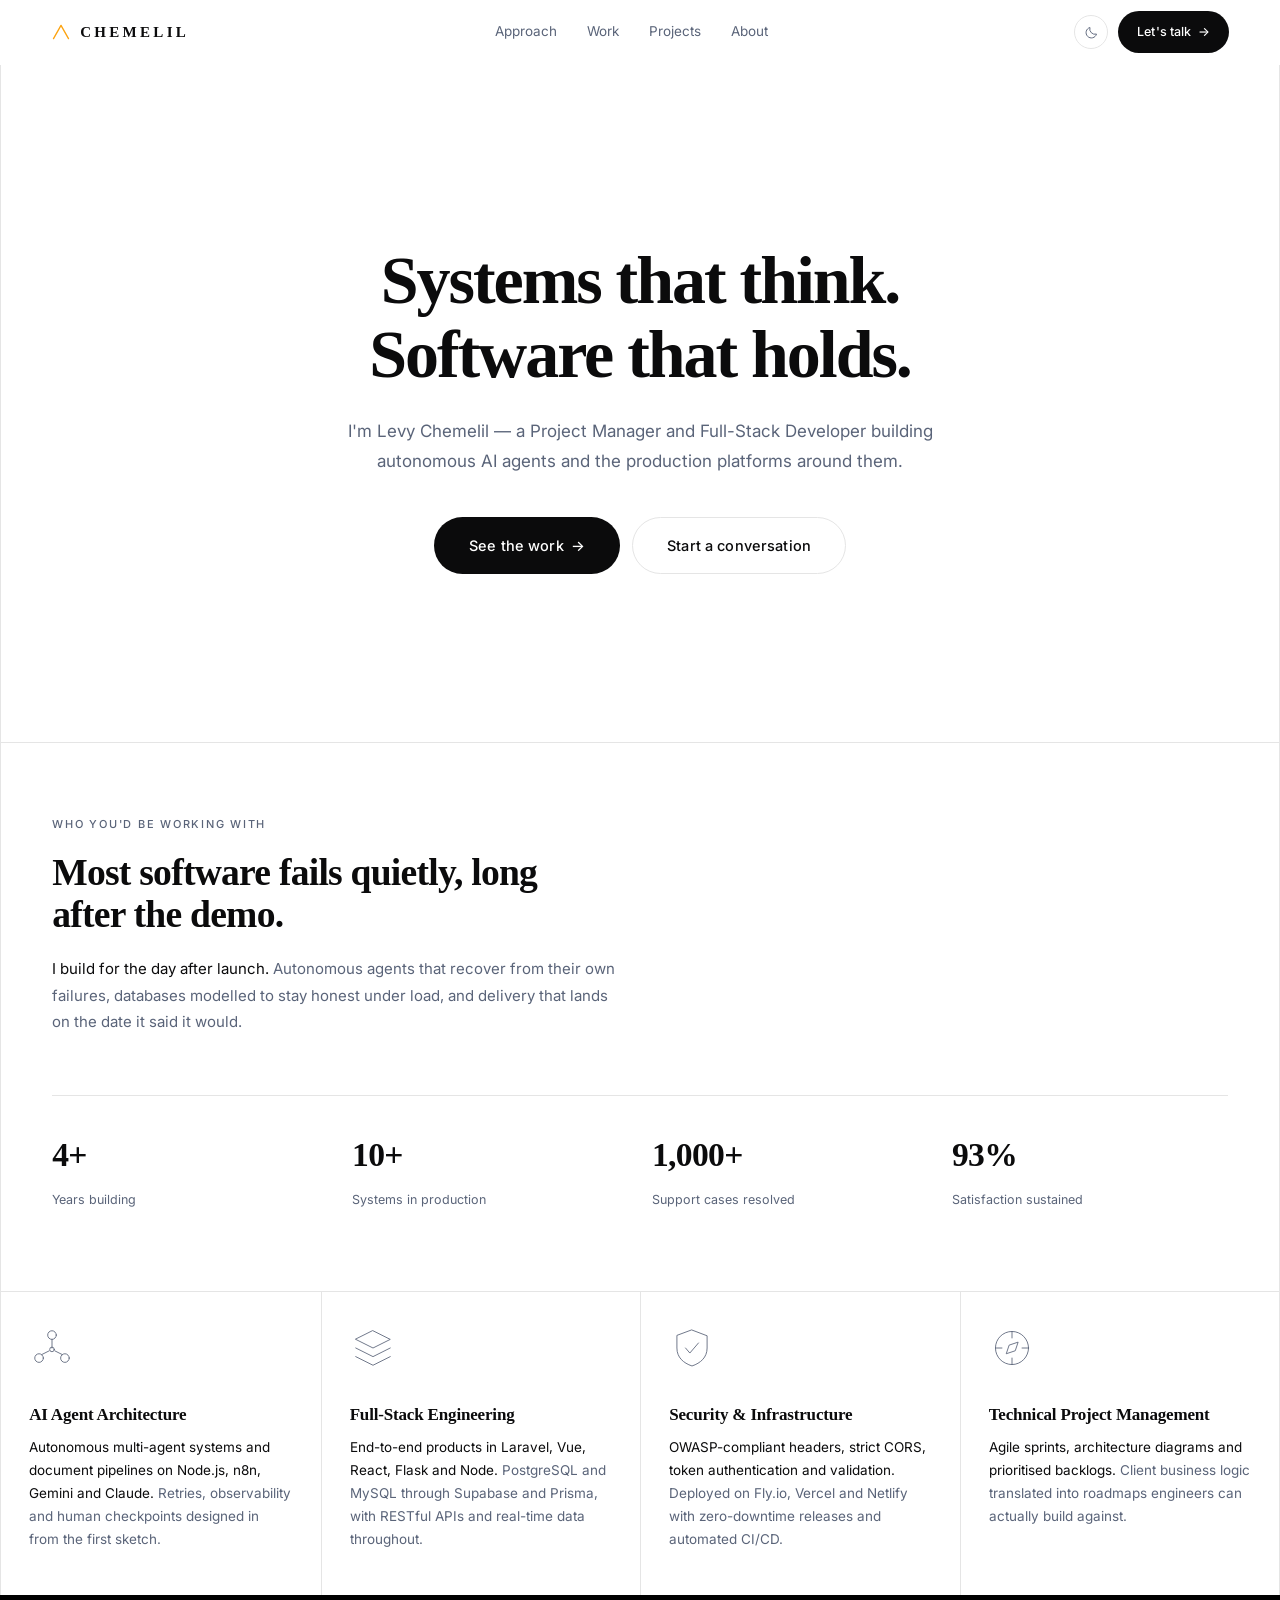
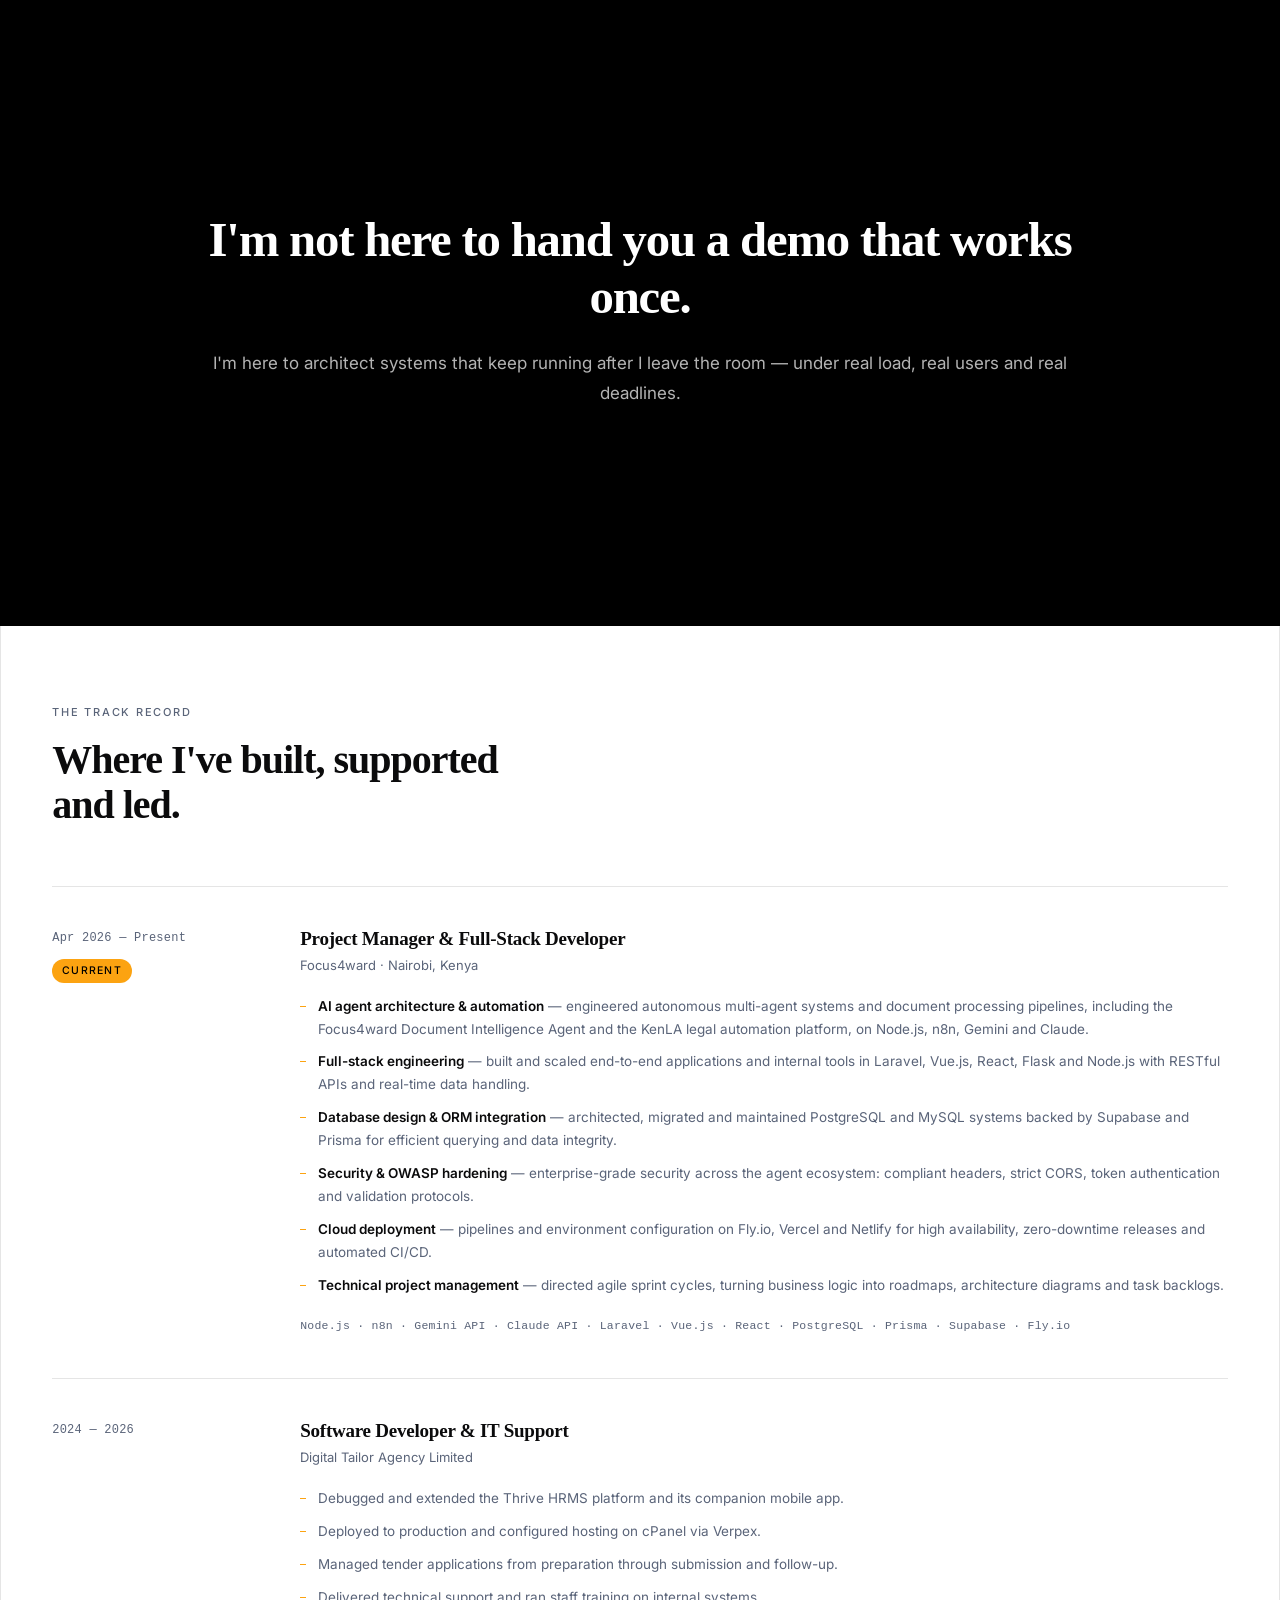
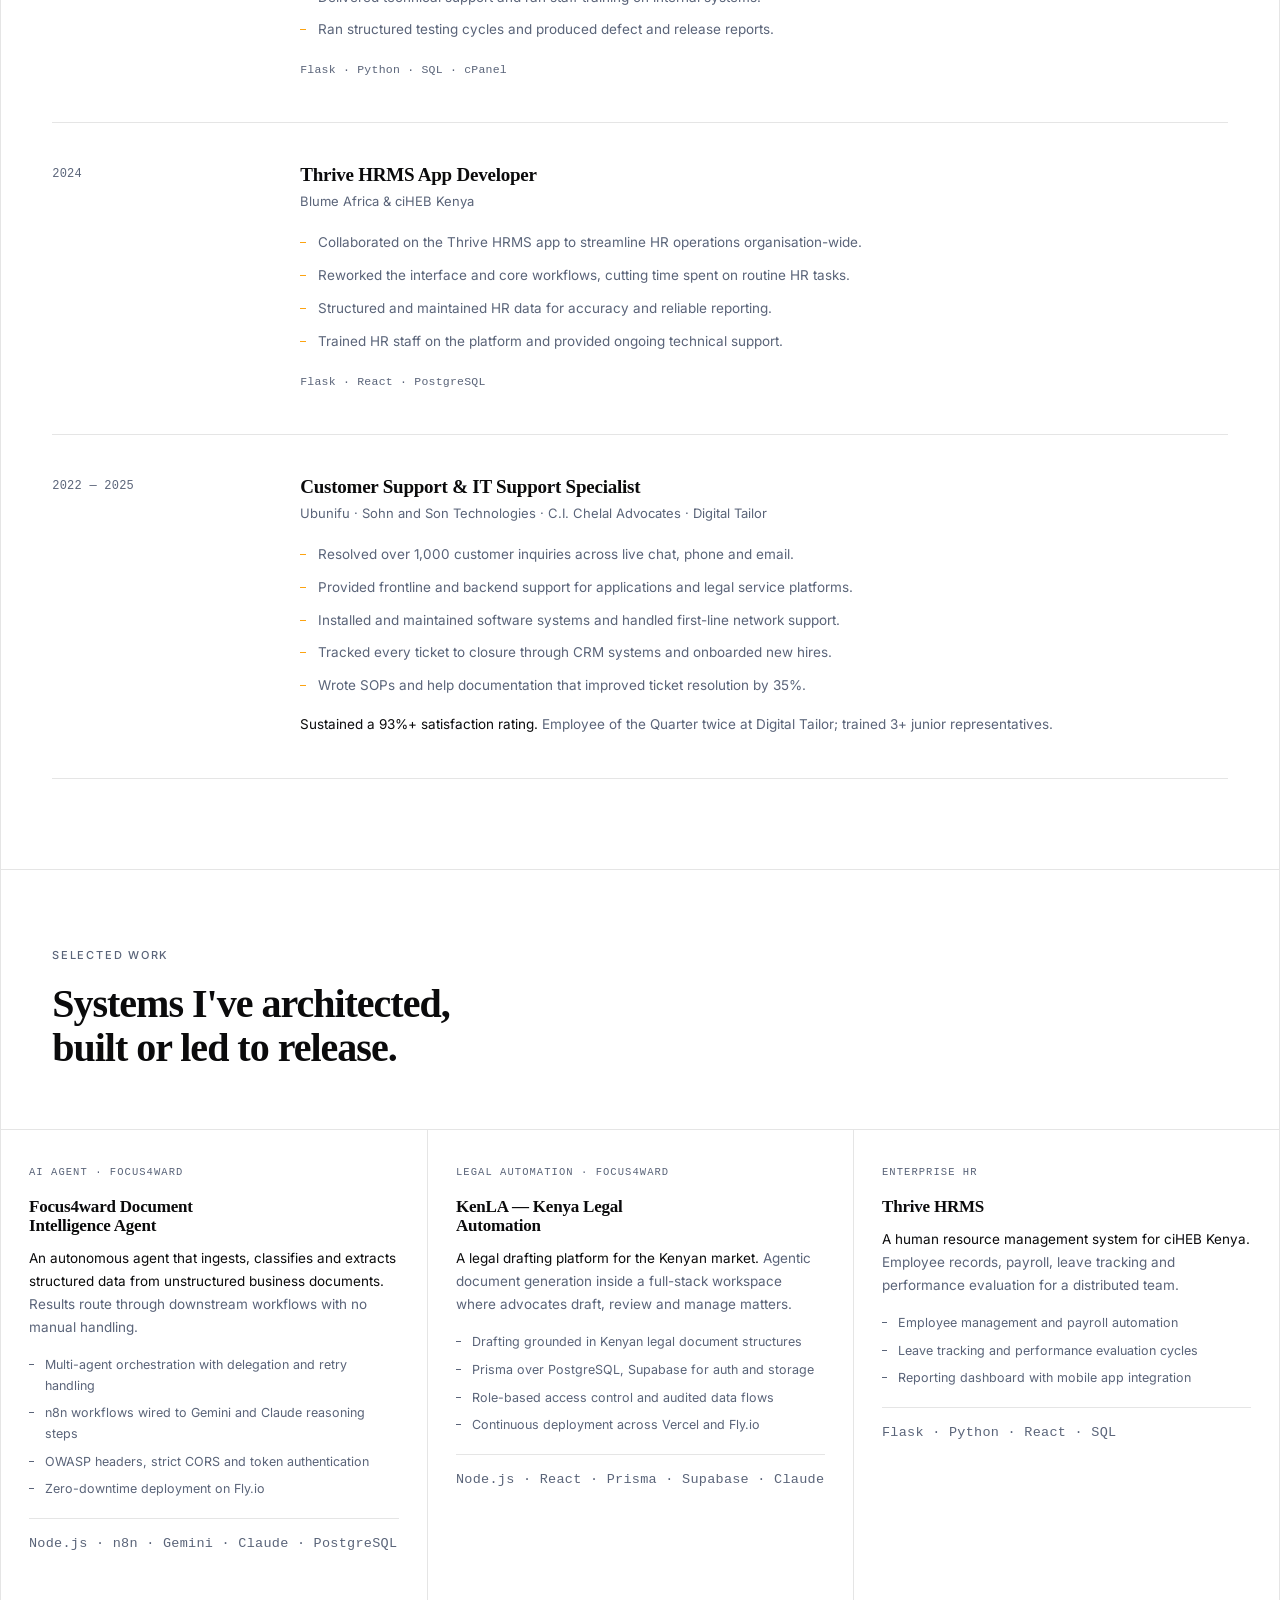
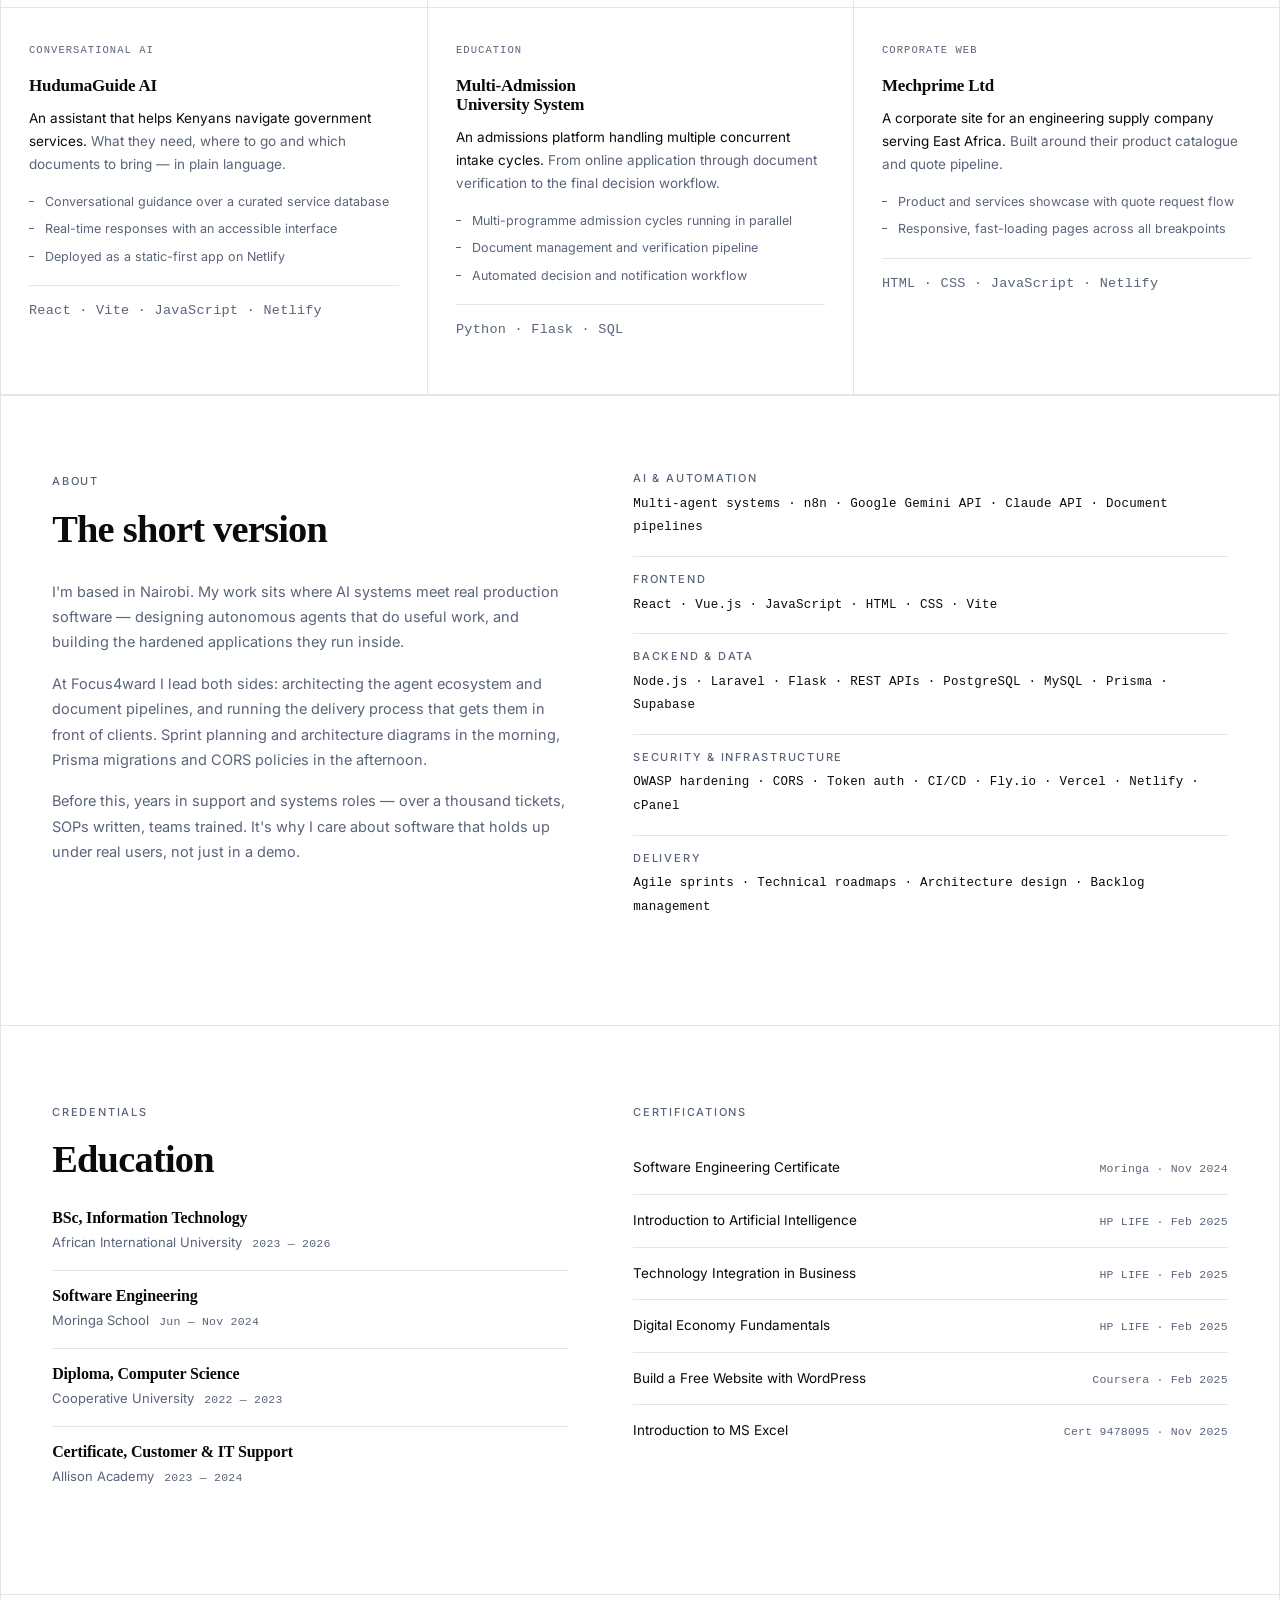
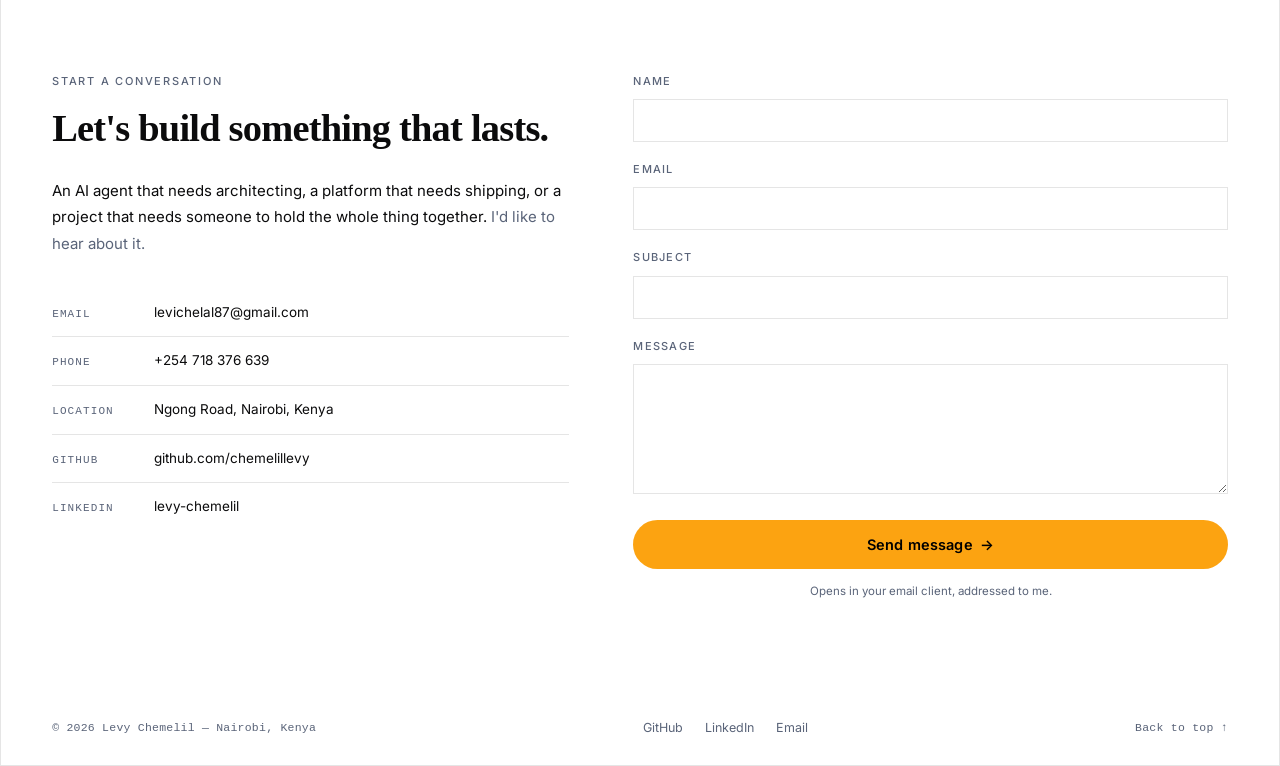
==== commit 20dd0ee4: "Revamp portfolio and update to Focus4ward role Rebuild the site around the current Project Manager &" ====
--- a/index.html
+++ b/index.html
@@ -3,627 +3,544 @@
 <head>
     <meta charset="UTF-8">
     <meta name="viewport" content="width=device-width, initial-scale=1.0">
-    <title>Levy Chemelil - Software Engineer & IT Support Specialist</title>
-    <link rel="stylesheet" href="styles.css">
+    <title>Levy Chemelil — Project Manager &amp; Full-Stack Developer</title>
+    <meta name="description" content="Levy Chemelil is a Project Manager and Full-Stack Developer at Focus4ward in Nairobi, Kenya, building autonomous AI agent systems, document intelligence pipelines and production web applications.">
+    <meta name="author" content="Levy Chemelil">
+    <link rel="canonical" href="https://chemelillevy.netlify.app/">
+
+    <meta property="og:type" content="website">
+    <meta property="og:title" content="Levy Chemelil — Project Manager &amp; Full-Stack Developer">
+    <meta property="og:description" content="Building autonomous AI agent systems, document intelligence pipelines and production web applications from Nairobi, Kenya.">
+    <meta property="og:url" content="https://chemelillevy.netlify.app/">
+
     <link rel="preconnect" href="https://fonts.googleapis.com">
     <link rel="preconnect" href="https://fonts.gstatic.com" crossorigin>
-    <link href="https://fonts.googleapis.com/css2?family=Inter:wght@300;400;500;600;700;800&display=swap" rel="stylesheet">
-    <link rel="stylesheet" href="https://cdnjs.cloudflare.com/ajax/libs/font-awesome/6.4.0/css/all.min.css">
+    <link href="https://fonts.googleapis.com/css2?family=Inter:wght@300;400;500;600&display=swap" rel="stylesheet">
+    <link rel="stylesheet" href="styles.css">
 </head>
 <body>
-    <!-- Header -->
-    <header class="header">
-        <nav class="nav">
-            <div class="nav-brand">
-                <div class="logo-container">
-                    <svg class="logo-svg" viewBox="0 0 60 60" xmlns="http://www.w3.org/2000/svg">
-                        <defs>
-                            <linearGradient id="logoGradient" x1="0%" y1="0%" x2="100%" y2="100%">
-                                <stop offset="0%" style="stop-color:#667eea;stop-opacity:1" />
-                                <stop offset="100%" style="stop-color:#764ba2;stop-opacity:1" />
-                            </linearGradient>
-                            <filter id="glow">
-                                <feGaussianBlur stdDeviation="3" result="coloredBlur"/>
-                                <feMerge>
-                                    <feMergeNode in="coloredBlur"/>
-                                    <feMergeNode in="SourceGraphic"/>
-                                </feMerge>
-                            </filter>
-                        </defs>
-                        <!-- Letter L -->
-                        <path d="M 10 45 L 10 15 L 25 15 L 25 20 L 16 20 L 16 30 L 24 30 L 24 35 L 16 35 L 16 45 Z" 
-                              fill="url(#logoGradient)" 
-                              filter="url(#glow)"
-                              opacity="0.9">
-                            <animate attributeName="opacity" 
-                                     values="0.9;1;0.9" 
-                                     dur="3s" 
-                                     repeatCount="indefinite"/>
-                        </path>
-                        
-                        <!-- Letter C -->
-                        <path d="M 50 20 C 45 15, 35 15, 35 25 C 35 35, 45 35, 50 30 M 50 25 C 45 30, 35 30, 35 40 C 35 50, 45 50, 50 45" 
-                              fill="none" 
-                              stroke="url(#logoGradient)" 
-                              stroke-width="4" 
-                              stroke-linecap="round"
-                              filter="url(#glow)"
-                              opacity="0.9">
-                            <animate attributeName="opacity" 
-                                     values="0.9;1;0.9" 
-                                     dur="3s" 
-                                     begin="0.5s"
-                                     repeatCount="indefinite"/>
-                        </path>
-                        
-                        <!-- Decorative elements -->
-                        <circle cx="15" cy="50" r="2" fill="url(#logoGradient)" opacity="0.6">
-                            <animate attributeName="r" 
-                                     values="2;3;2" 
-                                     dur="2s" 
-                                     repeatCount="indefinite"/>
-                        </circle>
-                        <circle cx="45" cy="10" r="2" fill="url(#logoGradient)" opacity="0.6">
-                            <animate attributeName="r" 
-                                     values="2;3;2" 
-                                     dur="2s" 
-                                     begin="1s"
-                                     repeatCount="indefinite"/>
-                        </circle>
+    <a href="#main" class="skip-link">Skip to content</a>
+
+    <header class="header" id="header">
+        <div class="header__inner">
+            <a href="#home" class="brand" aria-label="Levy Chemelil — home">
+                <svg class="brand__mark" viewBox="0 0 24 24" aria-hidden="true">
+                    <path d="M3 20 L12 4 L21 20" fill="none" stroke="currentColor" stroke-width="1.6"
+                          stroke-linecap="round" stroke-linejoin="round"/>
+                </svg>
+                <span class="brand__word">CHEMELIL</span>
+            </a>
+
+            <nav class="nav" id="nav-menu" aria-label="Primary">
+                <a href="#approach" class="nav-link">Approach</a>
+                <a href="#work" class="nav-link">Work</a>
+                <a href="#projects" class="nav-link">Projects</a>
+                <a href="#about" class="nav-link">About</a>
+                <a href="#contact" class="nav-link nav-link--contact">Contact</a>
+            </nav>
+
+            <div class="header__actions">
+                <button id="theme-toggle" class="icon-btn" aria-label="Switch to dark theme">
+                    <svg viewBox="0 0 24 24" aria-hidden="true" class="icon-moon">
+                        <path d="M20 14.5A8.5 8.5 0 0 1 9.5 4a8.5 8.5 0 1 0 10.5 10.5Z"
+                              fill="none" stroke="currentColor" stroke-width="1.5" stroke-linejoin="round"/>
                     </svg>
-                </div>
-            </div>
-            <ul class="nav-menu">
-                <li><a href="#home" class="nav-link">Home</a></li>
-                <li><a href="#about" class="nav-link">About</a></li>
-                <li><a href="#projects" class="nav-link">Projects</a></li>
-                <li><a href="#experience" class="nav-link">Experience</a></li>
-                <li><a href="#contact" class="nav-link">Contact</a></li>
-                <li class="theme-toggle-container">
-                    <button id="theme-toggle" class="theme-toggle" aria-label="Toggle dark mode">
-                        <i class="fas fa-moon"></i>
-                    </button>
-                </li>
+                    <svg viewBox="0 0 24 24" aria-hidden="true" class="icon-sun">
+                        <circle cx="12" cy="12" r="4.2" fill="none" stroke="currentColor" stroke-width="1.5"/>
+                        <path d="M12 2.5v2.2M12 19.3v2.2M2.5 12h2.2M19.3 12h2.2M5.2 5.2l1.6 1.6M17.2 17.2l1.6 1.6M18.8 5.2l-1.6 1.6M6.8 17.2l-1.6 1.6"
+                              stroke="currentColor" stroke-width="1.5" stroke-linecap="round"/>
+                    </svg>
+                </button>
+
+                <a href="#contact" class="btn btn--dark btn--sm header__cta">
+                    Let's talk <span aria-hidden="true">&rarr;</span>
+                </a>
+
+                <button class="icon-btn hamburger" id="hamburger" aria-label="Open menu"
+                        aria-expanded="false" aria-controls="nav-menu">
+                    <span></span><span></span><span></span>
+                </button>
+            </div>
+        </div>
+    </header>
+
+    <main id="main" class="frame">
+        <!-- ============================ HERO ============================ -->
+        <section id="home" class="hero">
+            <div class="hero__inner">
+                <h1 class="hero__title">Systems that think.<br>Software that holds.</h1>
+                <p class="hero__sub">
+                    I'm Levy Chemelil — a Project Manager and Full-Stack Developer building
+                    autonomous AI agents and the production platforms around them.
+                </p>
+                <div class="hero__cta">
+                    <a href="#projects" class="btn btn--dark btn--lg">
+                        See the work <span aria-hidden="true">&rarr;</span>
+                    </a>
+                    <a href="#contact" class="btn btn--ghost btn--lg">Start a conversation</a>
+                </div>
+            </div>
+        </section>
+
+        <!-- ============================ INTRO ============================ -->
+        <section class="intro">
+            <p class="eyebrow">Who you'd be working with</p>
+            <h2 class="intro__title">
+                Most software fails quietly, long after the demo.
+            </h2>
+            <p class="intro__lede">
+                I build for the day after launch. <span class="tint">Autonomous agents that recover
+                from their own failures, databases modelled to stay honest under load, and delivery
+                that lands on the date it said it would.</span>
+            </p>
+
+            <ul class="stats" aria-label="At a glance">
+                <li><span class="stats__n">4+</span><span class="stats__l">Years building</span></li>
+                <li><span class="stats__n">10+</span><span class="stats__l">Systems in production</span></li>
+                <li><span class="stats__n">1,000+</span><span class="stats__l">Support cases resolved</span></li>
+                <li><span class="stats__n">93%</span><span class="stats__l">Satisfaction sustained</span></li>
             </ul>
-            <div class="hamburger">
-                <span></span>
-                <span></span>
-                <span></span>
-            </div>
-        </nav>
-    </header>
-
-    <!-- Hero Section -->
-    <section id="home" class="hero">
-        <div class="hero-content">
-            <canvas id="particles-canvas" class="particles-canvas"></canvas>
-            <h1 class="hero-title">
-                Hi, I'm <span class="highlight">Levy Chemelil</span>
-            </h1>
-            <p class="hero-subtitle">Software Engineer & IT Support Specialist</p>
-            <p class="hero-description">
-                Dedicated professional with 2.5+ years of experience in software development, 
-                technical support, and customer service. Passionate about leveraging computational 
-                principles to solve complex problems and drive technological innovation.
+        </section>
+
+        <!-- ============================ PILLARS ============================ -->
+        <section id="approach" class="pillars" aria-label="What I build">
+            <article class="pillar reveal">
+                <svg class="pillar__icon" viewBox="0 0 64 64" aria-hidden="true">
+                    <circle cx="32" cy="14" r="6"/>
+                    <circle cx="14" cy="46" r="6"/>
+                    <circle cx="50" cy="46" r="6"/>
+                    <path d="M32 20v12M28 36 18 41M36 36l10 5"/>
+                    <circle cx="32" cy="34" r="3.2"/>
+                </svg>
+                <h3>AI Agent Architecture</h3>
+                <p>
+                    Autonomous multi-agent systems and document pipelines on Node.js, n8n, Gemini
+                    and Claude. <span class="tint">Retries, observability and human checkpoints
+                    designed in from the first sketch.</span>
+                </p>
+            </article>
+
+            <article class="pillar reveal">
+                <svg class="pillar__icon" viewBox="0 0 64 64" aria-hidden="true">
+                    <path d="M32 8 56 20 32 32 8 20Z"/>
+                    <path d="M8 32l24 12 24-12"/>
+                    <path d="M8 44l24 12 24-12"/>
+                </svg>
+                <h3>Full-Stack Engineering</h3>
+                <p>
+                    End-to-end products in Laravel, Vue, React, Flask and Node.
+                    <span class="tint">PostgreSQL and MySQL through Supabase and Prisma, with
+                    RESTful APIs and real-time data throughout.</span>
+                </p>
+            </article>
+
+            <article class="pillar reveal">
+                <svg class="pillar__icon" viewBox="0 0 64 64" aria-hidden="true">
+                    <path d="M32 7 53 15v17c0 13-9 21-21 25-12-4-21-12-21-25V15Z"/>
+                    <path d="M23 32l6 7 12-14"/>
+                </svg>
+                <h3>Security &amp; Infrastructure</h3>
+                <p>
+                    OWASP-compliant headers, strict CORS, token authentication and validation.
+                    <span class="tint">Deployed on Fly.io, Vercel and Netlify with zero-downtime
+                    releases and automated CI/CD.</span>
+                </p>
+            </article>
+
+            <article class="pillar reveal">
+                <svg class="pillar__icon" viewBox="0 0 64 64" aria-hidden="true">
+                    <circle cx="32" cy="32" r="23"/>
+                    <path d="M32 9v9M32 46v9M9 32h9M46 32h9"/>
+                    <path d="M40 24 28 28l-4 12 12-4Z"/>
+                </svg>
+                <h3>Technical Project Management</h3>
+                <p>
+                    Agile sprints, architecture diagrams and prioritised backlogs.
+                    <span class="tint">Client business logic translated into roadmaps engineers
+                    can actually build against.</span>
+                </p>
+            </article>
+        </section>
+    </main>
+
+    <!-- ============================ STATEMENT ============================ -->
+    <section class="statement">
+        <div class="statement__inner">
+            <h2>I'm not here to hand you a demo that works once.</h2>
+            <p>
+                I'm here to architect systems that keep running after I leave the room — under real
+                load, real users and real deadlines.
             </p>
-            <div class="hero-buttons">
-                <a href="#contact" class="btn btn-primary">Get In Touch</a>
-                <a href="#projects" class="btn btn-secondary">View Projects</a>
-            </div>
-            <div class="hero-socials">
-                <a href="https://github.com/chemelillevy" target="_blank" class="social-link">
-                    <i class="fab fa-github"></i>
-                </a>
-                <a href="mailto:levichelal87@gmail.com" class="social-link">
-                    <i class="fas fa-envelope"></i>
-                </a>
-                <a href="tel:+254718376639" class="social-link">
-                    <i class="fas fa-phone"></i>
-                </a>
-            </div>
-        </div>
-        <div class="hero-image">
-            <div class="profile-placeholder">
-                <i class="fas fa-user"></i>
-            </div>
         </div>
     </section>
 
-    <!-- About Section -->
-    <section id="about" class="about">
-        <div class="container">
-            <h2 class="section-title">About Me</h2>
-            <div class="about-content">
-                <div class="about-text">
-                    <p>
-                        I am a results-driven Software Engineer and IT Support Specialist with a strong 
-                        foundation in web development, database management, and technical troubleshooting. 
-                        My expertise spans both front-end and back-end development, with proficiency in 
-                        React, Flask, Python, and modern web technologies.
-                    </p>
-                    <p>
-                        With experience in developing enterprise solutions like the Thrive HRMS system and 
-                        multi-admission university systems, I excel at creating efficient, user-friendly 
-                        applications that solve real-world business challenges.
-                    </p>
-                </div>
-                <div class="skills-grid">
-                    <h3>Technical Skills</h3>
-                    <div class="skills">
-                        <div class="skill-category">
-                            <h4>Web Development</h4>
-                            <div class="skill-tags">
-                                <span class="skill-tag">HTML</span>
-                                <span class="skill-tag">CSS</span>
-                                <span class="skill-tag">JavaScript</span>
-                                <span class="skill-tag">React</span>
-                                <span class="skill-tag">Flask</span>
-                                <span class="skill-tag">Python</span>
-                                <span class="skill-tag">APIs</span>
-                            </div>
-                        </div>
-                        <div class="skill-category">
-                            <h4>Database & Backend</h4>
-                            <div class="skill-tags">
-                                <span class="skill-tag">SQL</span>
-                                <span class="skill-tag">Database Management</span>
-                                <span class="skill-tag">Flask Backend</span>
-                            </div>
-                        </div>
-                        <div class="skill-category">
-                            <h4>IT Support</h4>
-                            <div class="skill-tags">
-                                <span class="skill-tag">Technical Troubleshooting</span>
-                                <span class="skill-tag">CRM Systems</span>
-                                <span class="skill-tag">Network Support</span>
-                                <span class="skill-tag">Customer Support</span>
-                            </div>
-                        </div>
-                        <div class="skill-category">
-                            <h4>Other Skills</h4>
-                            <div class="skill-tags">
-                                <span class="skill-tag">Microsoft Office</span>
-                                <span class="skill-tag">Graphic Design</span>
-                                <span class="skill-tag">Digital Marketing</span>
-                                <span class="skill-tag">Computer Hardware</span>
-                            </div>
-                        </div>
-                    </div>
-                </div>
-            </div>
-        </div>
-    </section>
-
-    <!-- Education Section -->
-    <section class="education">
-        <div class="container">
-            <h2 class="section-title">Education</h2>
-            <div class="education-grid">
-                <div class="education-card">
-                    <div class="education-icon">
-                        <i class="fas fa-graduation-cap"></i>
-                    </div>
-                    <div class="education-content">
+    <div class="frame">
+        <!-- ============================ EXPERIENCE ============================ -->
+        <section id="work" class="section">
+            <div class="section__head">
+                <p class="eyebrow">The track record</p>
+                <h2 class="section__title">Where I've built, supported and led.</h2>
+            </div>
+
+            <ol class="roles">
+                <li class="role role--current reveal">
+                    <div class="role__meta">
+                        <span class="role__date mono">Apr 2026 — Present</span>
+                        <span class="tag tag--amber">Current</span>
+                    </div>
+                    <div class="role__body">
+                        <h3>Project Manager &amp; Full-Stack Developer</h3>
+                        <p class="role__org">Focus4ward · Nairobi, Kenya</p>
+                        <ul class="role__points">
+                            <li>
+                                <strong>AI agent architecture &amp; automation</strong> — engineered
+                                autonomous multi-agent systems and document processing pipelines,
+                                including the Focus4ward Document Intelligence Agent and the KenLA
+                                legal automation platform, on Node.js, n8n, Gemini and Claude.
+                            </li>
+                            <li>
+                                <strong>Full-stack engineering</strong> — built and scaled end-to-end
+                                applications and internal tools in Laravel, Vue.js, React, Flask and
+                                Node.js with RESTful APIs and real-time data handling.
+                            </li>
+                            <li>
+                                <strong>Database design &amp; ORM integration</strong> — architected,
+                                migrated and maintained PostgreSQL and MySQL systems backed by
+                                Supabase and Prisma for efficient querying and data integrity.
+                            </li>
+                            <li>
+                                <strong>Security &amp; OWASP hardening</strong> — enterprise-grade
+                                security across the agent ecosystem: compliant headers, strict CORS,
+                                token authentication and validation protocols.
+                            </li>
+                            <li>
+                                <strong>Cloud deployment</strong> — pipelines and environment
+                                configuration on Fly.io, Vercel and Netlify for high availability,
+                                zero-downtime releases and automated CI/CD.
+                            </li>
+                            <li>
+                                <strong>Technical project management</strong> — directed agile sprint
+                                cycles, turning business logic into roadmaps, architecture diagrams
+                                and task backlogs.
+                            </li>
+                        </ul>
+                        <p class="role__stack mono">
+                            Node.js · n8n · Gemini API · Claude API · Laravel · Vue.js · React ·
+                            PostgreSQL · Prisma · Supabase · Fly.io
+                        </p>
+                    </div>
+                </li>
+
+                <li class="role reveal">
+                    <div class="role__meta">
+                        <span class="role__date mono">2024 — 2026</span>
+                    </div>
+                    <div class="role__body">
+                        <h3>Software Developer &amp; IT Support</h3>
+                        <p class="role__org">Digital Tailor Agency Limited</p>
+                        <ul class="role__points">
+                            <li>Debugged and extended the Thrive HRMS platform and its companion mobile app.</li>
+                            <li>Deployed to production and configured hosting on cPanel via Verpex.</li>
+                            <li>Managed tender applications from preparation through submission and follow-up.</li>
+                            <li>Delivered technical support and ran staff training on internal systems.</li>
+                            <li>Ran structured testing cycles and produced defect and release reports.</li>
+                        </ul>
+                        <p class="role__stack mono">Flask · Python · SQL · cPanel</p>
+                    </div>
+                </li>
+
+                <li class="role reveal">
+                    <div class="role__meta">
+                        <span class="role__date mono">2024</span>
+                    </div>
+                    <div class="role__body">
+                        <h3>Thrive HRMS App Developer</h3>
+                        <p class="role__org">Blume Africa &amp; ciHEB Kenya</p>
+                        <ul class="role__points">
+                            <li>Collaborated on the Thrive HRMS app to streamline HR operations organisation-wide.</li>
+                            <li>Reworked the interface and core workflows, cutting time spent on routine HR tasks.</li>
+                            <li>Structured and maintained HR data for accuracy and reliable reporting.</li>
+                            <li>Trained HR staff on the platform and provided ongoing technical support.</li>
+                        </ul>
+                        <p class="role__stack mono">Flask · React · PostgreSQL</p>
+                    </div>
+                </li>
+
+                <li class="role reveal">
+                    <div class="role__meta">
+                        <span class="role__date mono">2022 — 2025</span>
+                    </div>
+                    <div class="role__body">
+                        <h3>Customer Support &amp; IT Support Specialist</h3>
+                        <p class="role__org">Ubunifu · Sohn and Son Technologies · C.I. Chelal Advocates · Digital Tailor</p>
+                        <ul class="role__points">
+                            <li>Resolved over 1,000 customer inquiries across live chat, phone and email.</li>
+                            <li>Provided frontline and backend support for applications and legal service platforms.</li>
+                            <li>Installed and maintained software systems and handled first-line network support.</li>
+                            <li>Tracked every ticket to closure through CRM systems and onboarded new hires.</li>
+                            <li>Wrote SOPs and help documentation that improved ticket resolution by 35%.</li>
+                        </ul>
+                        <p class="role__note">
+                            Sustained a 93%+ satisfaction rating. <span class="tint">Employee of the
+                            Quarter twice at Digital Tailor; trained 3+ junior representatives.</span>
+                        </p>
+                    </div>
+                </li>
+            </ol>
+        </section>
+
+        <!-- ============================ PROJECTS ============================ -->
+        <section id="projects" class="section section--flush">
+            <div class="section__head">
+                <p class="eyebrow">Selected work</p>
+                <h2 class="section__title">Systems I've architected, built or led to release.</h2>
+            </div>
+
+            <div class="cards">
+                <article class="card reveal">
+                    <span class="card__tag mono">AI Agent · Focus4ward</span>
+                    <h3>Focus4ward Document Intelligence Agent</h3>
+                    <p>
+                        An autonomous agent that ingests, classifies and extracts structured data
+                        from unstructured business documents. <span class="tint">Results route
+                        through downstream workflows with no manual handling.</span>
+                    </p>
+                    <ul class="card__list">
+                        <li>Multi-agent orchestration with delegation and retry handling</li>
+                        <li>n8n workflows wired to Gemini and Claude reasoning steps</li>
+                        <li>OWASP headers, strict CORS and token authentication</li>
+                        <li>Zero-downtime deployment on Fly.io</li>
+                    </ul>
+                    <p class="card__stack mono">Node.js · n8n · Gemini · Claude · PostgreSQL</p>
+                </article>
+
+                <article class="card reveal">
+                    <span class="card__tag mono">Legal Automation · Focus4ward</span>
+                    <h3>KenLA — Kenya Legal Automation</h3>
+                    <p>
+                        A legal drafting platform for the Kenyan market. <span class="tint">Agentic
+                        document generation inside a full-stack workspace where advocates draft,
+                        review and manage matters.</span>
+                    </p>
+                    <ul class="card__list">
+                        <li>Drafting grounded in Kenyan legal document structures</li>
+                        <li>Prisma over PostgreSQL, Supabase for auth and storage</li>
+                        <li>Role-based access control and audited data flows</li>
+                        <li>Continuous deployment across Vercel and Fly.io</li>
+                    </ul>
+                    <p class="card__stack mono">Node.js · React · Prisma · Supabase · Claude</p>
+                </article>
+
+                <article class="card reveal">
+                    <span class="card__tag mono">Enterprise HR</span>
+                    <h3>Thrive HRMS</h3>
+                    <p>
+                        A human resource management system for ciHEB Kenya.
+                        <span class="tint">Employee records, payroll, leave tracking and performance
+                        evaluation for a distributed team.</span>
+                    </p>
+                    <ul class="card__list">
+                        <li>Employee management and payroll automation</li>
+                        <li>Leave tracking and performance evaluation cycles</li>
+                        <li>Reporting dashboard with mobile app integration</li>
+                    </ul>
+                    <p class="card__stack mono">Flask · Python · React · SQL</p>
+                </article>
+
+                <article class="card reveal">
+                    <span class="card__tag mono">Conversational AI</span>
+                    <h3>HudumaGuide AI</h3>
+                    <p>
+                        An assistant that helps Kenyans navigate government services.
+                        <span class="tint">What they need, where to go and which documents to
+                        bring — in plain language.</span>
+                    </p>
+                    <ul class="card__list">
+                        <li>Conversational guidance over a curated service database</li>
+                        <li>Real-time responses with an accessible interface</li>
+                        <li>Deployed as a static-first app on Netlify</li>
+                    </ul>
+                    <p class="card__stack mono">React · Vite · JavaScript · Netlify</p>
+                </article>
+
+                <article class="card reveal">
+                    <span class="card__tag mono">Education</span>
+                    <h3>Multi-Admission University System</h3>
+                    <p>
+                        An admissions platform handling multiple concurrent intake cycles.
+                        <span class="tint">From online application through document verification to
+                        the final decision workflow.</span>
+                    </p>
+                    <ul class="card__list">
+                        <li>Multi-programme admission cycles running in parallel</li>
+                        <li>Document management and verification pipeline</li>
+                        <li>Automated decision and notification workflow</li>
+                    </ul>
+                    <p class="card__stack mono">Python · Flask · SQL</p>
+                </article>
+
+                <article class="card reveal">
+                    <span class="card__tag mono">Corporate Web</span>
+                    <h3>Mechprime Ltd</h3>
+                    <p>
+                        A corporate site for an engineering supply company serving East Africa.
+                        <span class="tint">Built around their product catalogue and quote
+                        pipeline.</span>
+                    </p>
+                    <ul class="card__list">
+                        <li>Product and services showcase with quote request flow</li>
+                        <li>Responsive, fast-loading pages across all breakpoints</li>
+                    </ul>
+                    <p class="card__stack mono">HTML · CSS · JavaScript · Netlify</p>
+                </article>
+            </div>
+        </section>
+
+        <!-- ============================ ABOUT ============================ -->
+        <section id="about" class="split">
+            <div class="split__left">
+                <p class="eyebrow">About</p>
+                <h2 class="split__title">The short version</h2>
+                <div class="prose">
+                    <p>
+                        I'm based in Nairobi. My work sits where AI systems meet real production
+                        software — designing autonomous agents that do useful work, and building
+                        the hardened applications they run inside.
+                    </p>
+                    <p>
+                        At Focus4ward I lead both sides: architecting the agent ecosystem and
+                        document pipelines, and running the delivery process that gets them in front
+                        of clients. Sprint planning and architecture diagrams in the morning, Prisma
+                        migrations and CORS policies in the afternoon.
+                    </p>
+                    <p>
+                        Before this, years in support and systems roles — over a thousand tickets,
+                        SOPs written, teams trained. It's why I care about software that holds up
+                        under real users, not just in a demo.
+                    </p>
+                </div>
+            </div>
+
+            <div class="split__right">
+                <div class="stack-group">
+                    <h3>AI &amp; Automation</h3>
+                    <p class="mono">Multi-agent systems · n8n · Google Gemini API · Claude API · Document pipelines</p>
+                </div>
+                <div class="stack-group">
+                    <h3>Frontend</h3>
+                    <p class="mono">React · Vue.js · JavaScript · HTML · CSS · Vite</p>
+                </div>
+                <div class="stack-group">
+                    <h3>Backend &amp; Data</h3>
+                    <p class="mono">Node.js · Laravel · Flask · REST APIs · PostgreSQL · MySQL · Prisma · Supabase</p>
+                </div>
+                <div class="stack-group">
+                    <h3>Security &amp; Infrastructure</h3>
+                    <p class="mono">OWASP hardening · CORS · Token auth · CI/CD · Fly.io · Vercel · Netlify · cPanel</p>
+                </div>
+                <div class="stack-group">
+                    <h3>Delivery</h3>
+                    <p class="mono">Agile sprints · Technical roadmaps · Architecture design · Backlog management</p>
+                </div>
+            </div>
+        </section>
+
+        <!-- ============================ CREDENTIALS ============================ -->
+        <section class="split split--alt">
+            <div class="split__left">
+                <p class="eyebrow">Credentials</p>
+                <h2 class="split__title">Education</h2>
+                <ul class="edu">
+                    <li>
+                        <h3>BSc, Information Technology</h3>
+                        <p>African International University <span class="mono tint">2023 — 2026</span></p>
+                    </li>
+                    <li>
                         <h3>Software Engineering</h3>
-                        <p class="education-school">Moringa School</p>
-                        <p class="education-date">June - November 2024</p>
-                        <p>Comprehensive program covering both Back-End and Front-End Programming Technologies</p>
-                    </div>
-                </div>
-                <div class="education-card">
-                    <div class="education-icon">
-                        <i class="fas fa-certificate"></i>
-                    </div>
-                    <div class="education-content">
-                        <h3>Bachelor's in Information Technology</h3>
-                        <p class="education-school">African International University</p>
-                        <p class="education-date">2023 - 2026</p>
-                        <p>Currently pursuing undergraduate degree in Information Technology</p>
-                    </div>
-                </div>
-                <div class="education-card">
-                    <div class="education-icon">
-                        <i class="fas fa-diploma"></i>
-                    </div>
-                    <div class="education-content">
-                        <h3>Diploma in Computer Science</h3>
-                        <p class="education-school">Cooperative University</p>
-                        <p class="education-date">2022 - 2023</p>
-                        <p>Focused on computer science fundamentals and programming</p>
-                    </div>
-                </div>
-                <div class="education-card">
-                    <div class="education-icon">
-                        <i class="fas fa-award"></i>
-                    </div>
-                    <div class="education-content">
-                        <h3>Certificate in Customer and IT Support</h3>
-                        <p class="education-school">Allison Academy</p>
-                        <p class="education-date">2023 - 2024</p>
-                        <p>Specialized training in customer service and technical support</p>
-                    </div>
-                </div>
-            </div>
-        </div>
-    </section>
-
-    <!-- Projects Section -->
-    <section id="projects" class="projects">
-        <div class="container">
-            <h2 class="section-title">Featured Projects</h2>
-            <div class="projects-grid">
-                <div class="project-card">
-                    <div class="project-image">
-                        <i class="fas fa-users-cog"></i>
-                    </div>
-                    <div class="project-content">
-                        <h3>Thrive HRMS System</h3>
-                        <p class="project-description">
-                            A comprehensive Human Resource Management System developed for ciHEB Kenya to 
-                            streamline HR operations. The system automates key processes like employee 
-                            management, payroll, leave tracking, and performance evaluation.
-                        </p>
-                        <div class="project-features">
-                            <ul>
-                                <li>Employee Management & Payroll Automation</li>
-                                <li>Leave Tracking & Performance Evaluation</li>
-                                <li>User-friendly Interface with Robust Reporting</li>
-                                <li>Mobile App Integration</li>
-                            </ul>
-                        </div>
-                        <div class="project-tech">
-                            <span class="tech-tag">Flask</span>
-                            <span class="tech-tag">Python</span>
-                            <span class="tech-tag">SQL</span>
-                            <span class="tech-tag">React</span>
-                        </div>
-                        <div class="project-actions">
-                            <button class="view-project-btn">View Details</button>
-                            <button class="flip-card-btn">Flip Card</button>
-                        </div>
-                    </div>
-                </div>
-
-                <div class="project-card">
-                    <div class="project-image">
-                        <i class="fas fa-university"></i>
-                    </div>
-                    <div class="project-content">
-                        <h3>Multi-Admission University System</h3>
-                        <p class="project-description">
-                            A comprehensive university admission management system designed to handle multiple 
-                            admission cycles, streamline application processes, and manage student data efficiently.
-                        </p>
-                        <div class="project-features">
-                            <ul>
-                                <li>Multi-Program Admission Management</li>
-                                <li>Online Application Processing</li>
-                                <li>Document Management & Verification</li>
-                                <li>Automated Admission Decision Workflow</li>
-                            </ul>
-                        </div>
-                        <div class="project-tech">
-                            <span class="tech-tag">Python</span>
-                            <span class="tech-tag">Flask</span>
-                            <span class="tech-tag">SQL</span>
-                            <span class="tech-tag">HTML/CSS</span>
-                        </div>
-                    </div>
-                </div>
-
-                <div class="project-card">
-                    <div class="project-image">
-                        <i class="fas fa-globe"></i>
-                    </div>
-                    <div class="project-content">
-                        <h3>Dynamic Responsive Websites</h3>
-                        <p class="project-description">
-                            Led a team in creating dynamic and responsive websites using HTML and CSS, ensuring 
-                            optimal performance across various devices and browsers through rigorous testing.
-                        </p>
-                        <div class="project-features">
-                            <ul>
-                                <li>Responsive Design & Cross-browser Compatibility</li>
-                                <li>Performance Optimization</li>
-                                <li>Modern UI/UX Implementation</li>
-                                <li>Mobile-first Development</li>
-                            </ul>
-                        </div>
-                        <div class="project-tech">
-                            <span class="tech-tag">HTML</span>
-                            <span class="tech-tag">CSS</span>
-                            <span class="tech-tag">JavaScript</span>
-                            <span class="tech-tag">React</span>
-                        </div>
-                    </div>
-                </div>
-
-                <div class="project-card">
-                    <div class="project-image">
-                        <i class="fas fa-robot"></i>
-                    </div>
-                    <div class="project-content">
-                        <h3>HudumaGuide AI - Kenya Service Assistant</h3>
-                        <p class="project-description">
-                            An AI-powered chatbot designed to assist users in navigating and accessing various Kenyan government services and information efficiently.
-                        </p>
-                        <div class="project-features">
-                            <ul>
-                                <li>AI Chatbot for Service Guidance</li>
-                                <li>User-Friendly Interface</li>
-                                <li>Real-time Assistance</li>
-                                <li>Comprehensive Service Database</li>
-                            </ul>
-                        </div>
-                        <div class="project-tech">
-                            <span class="tech-tag">React</span>
-                            <span class="tech-tag">JavaScript</span>
-                            <span class="tech-tag">Vite</span>
-                            <span class="tech-tag">Netlify</span>
-                        </div>
-                    </div>
-                </div>
-
-                <div class="project-card">
-                    <div class="project-image">
-                        <i class="fas fa-cogs"></i>
-                    </div>
-                    <div class="project-content">
-                        <h3>Mechprime Ltd - Engineering Solutions</h3>
-                        <p class="project-description">
-                            A professional website for Mechprime Ltd, an engineering supply and technical solutions company serving East Africa with quality products and services.
-                        </p>
-                        <div class="project-features">
-                            <ul>
-                                <li>Product Showcase & Services</li>
-                                <li>Company Information & Vision</li>
-                                <li>Contact & Quote Request Forms</li>
-                                <li>Responsive Design</li>
-                            </ul>
-                        </div>
-                        <div class="project-tech">
-                            <span class="tech-tag">HTML</span>
-                            <span class="tech-tag">CSS</span>
-                            <span class="tech-tag">JavaScript</span>
-                            <span class="tech-tag">Netlify</span>
-                        </div>
-                    </div>
-                </div>
-            </div>
-        </div>
-    </section>
-
-    <!-- Work Experience Section -->
-    <section id="experience" class="experience">
-        <div class="container">
-            <h2 class="section-title">Work Experience</h2>
-            <div class="timeline">
-                <div class="timeline-item">
-                    <div class="timeline-dot"></div>
-                    <div class="timeline-content">
-                        <div class="timeline-header">
-                            <h3>Digital Tailor Agency Limited</h3>
-                            <span class="timeline-date">2024</span>
-                        </div>
-                        <h4>Software Developer & IT Support</h4>
-                        <ul>
-                            <li>Debugged and enhanced the Thrive HRMS system and app for efficient operation</li>
-                            <li>Managed tender applications from preparation to submission and follow-ups</li>
-                            <li>Provided technical support and conducted training sessions for staff</li>
-                            <li>Deployed app on server and configured hosting using Verpex on cPanel</li>
-                            <li>Created digital marketing campaigns and advertisements</li>
-                            <li>Performed comprehensive testing and generated detailed reports</li>
-                        </ul>
-                    </div>
-                </div>
-
-                <div class="timeline-item">
-                    <div class="timeline-dot"></div>
-                    <div class="timeline-content">
-                        <div class="timeline-header">
-                            <h3>Blume Africa and ciHEB Kenya</h3>
-                            <span class="timeline-date">2024</span>
-                        </div>
-                        <h4>Thrive HRMS App Developer</h4>
-                        <ul>
-                            <li>Collaborated on Thrive HRMS app to streamline HR operations</li>
-                            <li>Enhanced app's user interface and functionalities for improved efficiency</li>
-                            <li>Managed and organized HR data to ensure accuracy and reliability</li>
-                            <li>Conducted training sessions for HR staff on app usage</li>
-                            <li>Provided ongoing technical support for smooth app operation</li>
-                        </ul>
-                    </div>
-                </div>
-
-                <div class="timeline-item">
-                    <div class="timeline-dot"></div>
-                    <div class="timeline-content">
-                        <div class="timeline-header">
-                            <h3>Customer Support & IT Support Specialist</h3>
-                            <span class="timeline-date">2022 - 2025</span>
-                        </div>
-                        <h4>Ubunifu, Sohn and Son Technologies, C.I. Chelal Advocates, Digital Tailor Agency</h4>
-                        <ul>
-                            <li>Resolved over 1,000 customer inquiries via live chat, phone, and email</li>
-                            <li>Provided frontline and backend support for apps and legal service platforms</li>
-                            <li>Installed and maintained software systems; performed basic network support</li>
-                            <li>Used CRMs to log and track support tickets to closure</li>
-                            <li>Conducted training sessions for new hires and internal teams</li>
-                            <li>Developed SOPs and help docs, improving ticket resolution by 35%</li>
-                        </ul>
-                        <div class="achievements">
-                            <h5>Key Achievements:</h5>
-                            <ul>
-                                <li>Maintained 93%+ customer satisfaction rating</li>
-                                <li>Awarded Employee of the Quarter twice at Digital Tailor</li>
-                                <li>Trained 3+ junior reps in effective support handling</li>
-                                <li>Improved first-response rate with custom support scripts</li>
-                            </ul>
-                        </div>
-                    </div>
-                </div>
-            </div>
-        </div>
-    </section>
-
-    <!-- Certificates Section -->
-    <section class="certificates">
-        <div class="container">
-            <h2 class="section-title">Certifications & Achievements</h2>
-            <div class="certificates-grid">
-                <div class="certificate-card">
-                    <div class="certificate-icon">
-                        <i class="fas fa-certificate"></i>
-                    </div>
-                    <div class="certificate-content">
-                        <h3>Software Engineering Certificate</h3>
-                        <p class="certificate-issuer">Moringa School</p>
-                        <p class="certificate-date">November 2024</p>
-                        <p>Successfully completed Back-End and Front-End Programming Technologies</p>
-                    </div>
-                </div>
-
-                <div class="certificate-card">
-                    <div class="certificate-icon">
-                        <i class="fas fa-wordpress"></i>
-                    </div>
-                    <div class="certificate-content">
-                        <h3>Build a free website with WordPress</h3>
-                        <p class="certificate-issuer">Coursera Project Network</p>
-                        <p class="certificate-date">February 2025</p>
-                        <p>Authorized project completed through Coursera</p>
-                    </div>
-                </div>
-
-                <div class="certificate-card">
-                    <div class="certificate-icon">
-                        <i class="fas fa-brain"></i>
-                    </div>
-                    <div class="certificate-content">
-                        <h3>Introduction to Artificial Intelligence</h3>
-                        <p class="certificate-issuer">HP LIFE</p>
-                        <p class="certificate-date">February 2025</p>
-                        <p>Gained understanding of AI concepts, applications, and ethical implications</p>
-                    </div>
-                </div>
-
-                <div class="certificate-card">
-                    <div class="certificate-icon">
-                        <i class="fas fa-digital-tachograph"></i>
-                    </div>
-                    <div class="certificate-content">
-                        <h3>Digital Economy Fundamentals</h3>
-                        <p class="certificate-issuer">HP LIFE</p>
-                        <p class="certificate-date">February 2025</p>
-                        <p>Learned digital ways of working essential for business transformation</p>
-                    </div>
-                </div>
-
-                <div class="certificate-card">
-                    <div class="certificate-icon">
-                        <i class="fas fa-laptop-code"></i>
-                    </div>
-                    <div class="certificate-content">
-                        <h3>Technology Integration in Business</h3>
-                        <p class="certificate-issuer">HP LIFE</p>
-                        <p class="certificate-date">February 2025</p>
-                        <p>Mastered technology selection and integration for business solutions</p>
-                    </div>
-                </div>
-
-                <div class="certificate-card">
-                    <div class="certificate-icon">
-                        <i class="fas fa-file-excel"></i>
-                    </div>
-                    <div class="certificate-content">
-                        <h3>Introduction to MS Excel</h3>
-                        <p class="certificate-issuer">Certificate Code: 9478095</p>
-                        <p class="certificate-date">November 2025</p>
-                        <p>Advanced proficiency in Microsoft Excel for data management</p>
-                    </div>
-                </div>
-            </div>
-        </div>
-    </section>
-
-    <!-- Contact Section -->
-    <section id="contact" class="contact">
-        <div class="container">
-            <h2 class="section-title">Get In Touch</h2>
-            <div class="contact-content">
-                <div class="contact-info">
-                    <h3>Let's Connect</h3>
-                    <p>
-                        I'm always open to discussing new opportunities, challenging projects, 
-                        or collaborations. Whether you have a question or just want to say hi, 
-                        feel free to reach out!
-                    </p>
-                    <div class="contact-details">
-                        <div class="contact-item">
-                            <i class="fas fa-envelope"></i>
-                            <span>levichelal87@gmail.com</span>
-                        </div>
-                        <div class="contact-item">
-                            <i class="fas fa-phone"></i>
-                            <span>+254 718 376 639</span>
-                        </div>
-                        <div class="contact-item">
-                            <i class="fas fa-map-marker-alt"></i>
-                            <span>Ngong Road, Nairobi, Kenya</span>
-                        </div>
-                        <div class="contact-item">
-                            <i class="fab fa-github"></i>
-                            <a href="https://github.com/chemelillevy" target="_blank">github.com/chemelillevy</a>
-                        </div>
-                    </div>
-                </div>
-                <div class="contact-form">
-                    <form id="contactForm">
-                        <div class="form-group">
-                            <input type="text" id="name" name="name" placeholder="Your Name" required>
-                        </div>
-                        <div class="form-group">
-                            <input type="email" id="email" name="email" placeholder="Your Email" required>
-                        </div>
-                        <div class="form-group">
-                            <input type="text" id="subject" name="subject" placeholder="Subject" required>
-                        </div>
-                        <div class="form-group">
-                            <textarea id="message" name="message" rows="5" placeholder="Your Message" required></textarea>
-                        </div>
-                        <button type="submit" class="btn btn-primary">Send Message</button>
-                    </form>
-                </div>
-            </div>
-        </div>
-    </section>
-
-    <!-- Footer -->
+                        <p>Moringa School <span class="mono tint">Jun — Nov 2024</span></p>
+                    </li>
+                    <li>
+                        <h3>Diploma, Computer Science</h3>
+                        <p>Cooperative University <span class="mono tint">2022 — 2023</span></p>
+                    </li>
+                    <li>
+                        <h3>Certificate, Customer &amp; IT Support</h3>
+                        <p>Allison Academy <span class="mono tint">2023 — 2024</span></p>
+                    </li>
+                </ul>
+            </div>
+
+            <div class="split__right">
+                <p class="eyebrow">Certifications</p>
+                <ul class="certs">
+                    <li><span>Software Engineering Certificate</span><span class="mono tint">Moringa · Nov 2024</span></li>
+                    <li><span>Introduction to Artificial Intelligence</span><span class="mono tint">HP LIFE · Feb 2025</span></li>
+                    <li><span>Technology Integration in Business</span><span class="mono tint">HP LIFE · Feb 2025</span></li>
+                    <li><span>Digital Economy Fundamentals</span><span class="mono tint">HP LIFE · Feb 2025</span></li>
+                    <li><span>Build a Free Website with WordPress</span><span class="mono tint">Coursera · Feb 2025</span></li>
+                    <li><span>Introduction to MS Excel</span><span class="mono tint">Cert 9478095 · Nov 2025</span></li>
+                </ul>
+            </div>
+        </section>
+
+        <!-- ============================ CONTACT ============================ -->
+        <section id="contact" class="split split--contact">
+            <div class="split__left">
+                <p class="eyebrow">Start a conversation</p>
+                <h2 class="split__title">Let's build something that lasts.</h2>
+                <p class="prose">
+                    An AI agent that needs architecting, a platform that needs shipping, or a
+                    project that needs someone to hold the whole thing together.
+                    <span class="tint">I'd like to hear about it.</span>
+                </p>
+
+                <ul class="contact-list">
+                    <li><span class="mono tint">Email</span><a href="mailto:levichelal87@gmail.com">levichelal87@gmail.com</a></li>
+                    <li><span class="mono tint">Phone</span><a href="tel:+254718376639">+254 718 376 639</a></li>
+                    <li><span class="mono tint">Location</span><span>Ngong Road, Nairobi, Kenya</span></li>
+                    <li><span class="mono tint">GitHub</span><a href="https://github.com/chemelillevy" target="_blank" rel="noopener">github.com/chemelillevy</a></li>
+                    <li><span class="mono tint">LinkedIn</span><a href="https://www.linkedin.com/in/levy-chemelil-6717aa25a/" target="_blank" rel="noopener">levy-chemelil</a></li>
+                </ul>
+            </div>
+
+            <div class="split__right">
+                <form id="contactForm" novalidate>
+                    <p class="form-status" id="formStatus" role="status" aria-live="polite"></p>
+
+                    <div class="field">
+                        <label for="name">Name</label>
+                        <input type="text" id="name" name="name" autocomplete="name" required>
+                    </div>
+                    <div class="field">
+                        <label for="email">Email</label>
+                        <input type="email" id="email" name="email" autocomplete="email" required>
+                    </div>
+                    <div class="field">
+                        <label for="subject">Subject</label>
+                        <input type="text" id="subject" name="subject" required>
+                    </div>
+                    <div class="field">
+                        <label for="message">Message</label>
+                        <textarea id="message" name="message" rows="5" required></textarea>
+                    </div>
+                    <button type="submit" class="btn btn--amber btn--lg btn--block">
+                        Send message <span aria-hidden="true">&rarr;</span>
+                    </button>
+                    <p class="field__note">Opens in your email client, addressed to me.</p>
+                </form>
+            </div>
+        </section>
+    </div>
+
     <footer class="footer">
-        <div class="container">
-            <div class="footer-content">
-                <p>&copy; 2025 Levy Chemelil. All rights reserved.</p>
-                                <div class="footer-socials">
-                    <a href="https://github.com/chemelillevy" target="_blank" class="footer-social-link">
-                        <i class="fab fa-github"></i>
-                    </a>
-                    <a href="mailto:levichelal87@gmail.com" class="footer-social-link">
-                        <i class="fas fa-envelope"></i>
-                    </a>
-                    <a href="tel:+254718376639" class="footer-social-link">
-                        <i class="fas fa-phone"></i>
-                    </a>
-                    <a href="https://www.linkedin.com/in/levy-chemelil-6717aa25a/" target="_blank" class="footer-social-link">
-                        <i class="fab fa-linkedin"></i>
-                    </a>
-                </div>
-                <div class="footer-back-to-top">
-                    <a href="#home" class="back-to-top-btn">
-                        <i class="fas fa-arrow-up"></i>
-                        Back to Top
-                    </a>
-                </div>
-            </div>
+        <div class="footer__inner">
+            <p class="mono">&copy; <span id="year">2026</span> Levy Chemelil — Nairobi, Kenya</p>
+            <nav class="footer__links" aria-label="Elsewhere">
+                <a href="https://github.com/chemelillevy" target="_blank" rel="noopener">GitHub</a>
+                <a href="https://www.linkedin.com/in/levy-chemelil-6717aa25a/" target="_blank" rel="noopener">LinkedIn</a>
+                <a href="mailto:levichelal87@gmail.com">Email</a>
+            </nav>
+            <a href="#home" class="footer__top mono">Back to top &uarr;</a>
         </div>
     </footer>
 
--- a/styles.css
+++ b/styles.css
@@ -1,1684 +1,825 @@
-/* Reset and Base Styles */
-* {
-    margin: 0;
-    padding: 0;
-    box-sizing: border-box;
-}
-
+/* ==========================================================================
+   Levy Chemelil — Portfolio
+   Editorial monochrome: Georgia display, Inter UI, amber accent, hairline grid
+   ========================================================================== */
+
+/* --------------------------------------------------------------- Tokens -- */
 :root {
-    --primary-color: #2563eb;
-    --secondary-color: #1e40af;
-    --accent-color: #3b82f6;
-    --text-dark: #1f2937;
-    --text-light: #6b7280;
-    --bg-light: #f9fafb;
-    --bg-white: #ffffff;
-    --border-color: #e5e7eb;
-    --success-color: #10b981;
-    --warning-color: #f59e0b;
-    --error-color: #ef4444;
-    --gradient-1: linear-gradient(135deg, #667eea 0%, #764ba2 100%);
-    --gradient-2: linear-gradient(135deg, #2563eb 0%, #1e40af 100%);
-    --shadow-sm: 0 1px 2px 0 rgba(0, 0, 0, 0.05);
-    --shadow-md: 0 4px 6px -1px rgba(0, 0, 0, 0.1), 0 2px 4px -1px rgba(0, 0, 0, 0.06);
-    --shadow-lg: 0 10px 15px -3px rgba(0, 0, 0, 0.1), 0 4px 6px -2px rgba(0, 0, 0, 0.05);
-    --shadow-xl: 0 20px 25px -5px rgba(0, 0, 0, 0.1), 0 10px 10px -5px rgba(0, 0, 0, 0.04);
-}
-
-/* Dark Theme Variables */
+    --black:       #000000;
+    --navy:        #14213D;
+    --amber:       #FCA311;
+    --amber-deep:  #E08F00;
+
+    --ink:         #0B0B0C;   /* primary text */
+    --tint:        #5A6479;   /* secondary text */
+    --line:        #E5E5E5;   /* the grid */
+    --line-soft:   #EFEFEF;
+    --paper:       #FFFFFF;
+    --paper-2:     #FAFAFA;
+
+    --on-dark:     #FFFFFF;
+    --on-dark-dim: rgba(229, 229, 229, .78);
+
+    --font-display: Georgia, "Times New Roman", serif;
+    --font-ui:      "Inter", Calibri, -apple-system, BlinkMacSystemFont, "Segoe UI", Roboto, sans-serif;
+    --font-mono:    "Courier New", Courier, monospace;
+
+    --frame: 1280px;
+    --pad:   clamp(20px, 4vw, 56px);
+    --ease:  cubic-bezier(.22, .61, .36, 1);
+    --header-h: 64px;
+}
+
 [data-theme="dark"] {
-    --primary-color: #3b82f6;
-    --secondary-color: #2563eb;
-    --accent-color: #60a5fa;
-    --text-dark: #f9fafb;
-    --text-light: #d1d5db;
-    --bg-light: #1f2937;
-    --bg-white: #111827;
-    --border-color: #374151;
-    --success-color: #34d399;
-    --warning-color: #fbbf24;
-    --error-color: #f87171;
-    --gradient-1: linear-gradient(135deg, #667eea 0%, #764ba2 100%);
-    --gradient-2: linear-gradient(135deg, #3b82f6 0%, #2563eb 100%);
-    --shadow-sm: 0 1px 2px 0 rgba(0, 0, 0, 0.3);
-    --shadow-md: 0 4px 6px -1px rgba(0, 0, 0, 0.4), 0 2px 4px -1px rgba(0, 0, 0, 0.3);
-    --shadow-lg: 0 10px 15px -3px rgba(0, 0, 0, 0.4), 0 4px 6px -2px rgba(0, 0, 0, 0.3);
-    --shadow-xl: 0 20px 25px -5px rgba(0, 0, 0, 0.5), 0 10px 10px -5px rgba(0, 0, 0, 0.4);
-}
+    --ink:         #F4F4F5;
+    --tint:        #9AA3B5;
+    --line:        #23252B;
+    --line-soft:   #1A1C21;
+    --paper:       #0B0B0C;
+    --paper-2:     #101114;
+
+    --on-dark:     #0B0B0C;
+    --on-dark-dim: rgba(11, 11, 12, .72);
+}
+
+/* ----------------------------------------------------------------- Base -- */
+*, *::before, *::after { box-sizing: border-box; }
+* { margin: 0; padding: 0; }
 
 html {
     scroll-behavior: smooth;
+    scroll-padding-top: calc(var(--header-h) + 8px);
+    -webkit-text-size-adjust: 100%;
 }
 
 body {
-    font-family: 'Inter', sans-serif;
-    line-height: 1.6;
-    color: var(--text-dark);
-    background-color: var(--bg-white);
-}
-
-.container {
-    max-width: 1200px;
+    font-family: var(--font-ui);
+    font-size: 15px;
+    font-weight: 400;
+    line-height: 1.75;
+    color: var(--ink);
+    background: var(--paper);
+    -webkit-font-smoothing: antialiased;
+    transition: background-color .4s var(--ease), color .4s var(--ease);
+}
+
+h1, h2, h3, h4 {
+    font-family: var(--font-display);
+    font-weight: 700;
+    letter-spacing: -.015em;
+    line-height: 1.12;
+}
+
+a { color: inherit; text-decoration: none; }
+ul, ol { list-style: none; }
+img { max-width: 100%; display: block; }
+
+strong { font-weight: 600; color: var(--ink); }
+
+.mono {
+    font-family: var(--font-mono);
+    letter-spacing: .02em;
+}
+
+.tint { color: var(--tint); }
+
+::selection { background: var(--amber); color: var(--black); }
+
+:focus-visible {
+    outline: 2px solid var(--amber);
+    outline-offset: 3px;
+}
+
+.skip-link {
+    position: absolute;
+    left: -9999px;
+    z-index: 2000;
+    background: var(--ink);
+    color: var(--paper);
+    padding: 12px 20px;
+    font-size: 13px;
+}
+.skip-link:focus { left: 0; top: 0; }
+
+.eyebrow {
+    font-size: 11px;
+    font-weight: 500;
+    letter-spacing: .16em;
+    text-transform: uppercase;
+    color: var(--tint);
+}
+
+/* ---------------------------------------------------------------- Frame -- */
+/* The vertical hairlines that run the length of the page. */
+.frame {
+    max-width: var(--frame);
     margin: 0 auto;
-    padding: 0 20px;
-}
-
-/* Header Styles */
+    border-left: 1px solid var(--line);
+    border-right: 1px solid var(--line);
+}
+
+.frame > section { border-bottom: 1px solid var(--line); }
+.frame > section:last-child { border-bottom: 0; }
+
+/* --------------------------------------------------------------- Header -- */
 .header {
-    position: fixed;
+    position: sticky;
     top: 0;
-    width: 100%;
-    background: rgba(255, 255, 255, 0.95);
-    backdrop-filter: blur(20px);
-    z-index: 1000;
-    box-shadow: 0 4px 30px rgba(0, 0, 0, 0.1);
-    border-bottom: 1px solid rgba(255, 255, 255, 0.2);
-    transition: all 0.3s ease;
-}
-
-/* Dark theme header */
-[data-theme="dark"] .header {
-    background: rgba(17, 24, 39, 0.95);
-    border-bottom: 1px solid rgba(255, 255, 255, 0.1);
-    box-shadow: 0 4px 30px rgba(0, 0, 0, 0.3);
+    z-index: 900;
+    background: color-mix(in srgb, var(--paper) 88%, transparent);
+    backdrop-filter: blur(12px);
+    -webkit-backdrop-filter: blur(12px);
+    border-bottom: 1px solid transparent;
+    transition: border-color .4s var(--ease);
+}
+
+.header.is-scrolled { border-bottom-color: var(--line); }
+
+.header__inner {
+    max-width: var(--frame);
+    height: var(--header-h);
+    margin: 0 auto;
+    padding: 0 var(--pad);
+    display: flex;
+    align-items: center;
+    justify-content: space-between;
+    gap: 20px;
+}
+
+.brand {
+    display: inline-flex;
+    align-items: center;
+    gap: 9px;
+    flex-shrink: 0;
+}
+
+.brand__mark { width: 20px; height: 20px; color: var(--amber); }
+
+.brand__word {
+    font-family: var(--font-display);
+    font-weight: 700;
+    font-size: 15px;
+    letter-spacing: .22em;
 }
 
 .nav {
     display: flex;
-    justify-content: space-between;
     align-items: center;
-    padding: 1rem 2rem;
-    max-width: 1200px;
-    margin: 0 auto;
-}
-
-.logo-container {
+    gap: 30px;
+}
+
+.nav-link {
+    font-size: 13.5px;
+    font-weight: 400;
+    color: var(--tint);
+    transition: color .4s var(--ease);
+    position: relative;
+}
+
+.nav-link:hover { color: var(--ink); }
+
+.nav-link.active { color: var(--ink); }
+
+.nav-link.active::after {
+    content: '';
+    position: absolute;
+    left: 0;
+    right: 0;
+    bottom: -6px;
+    height: 1px;
+    background: var(--amber);
+}
+
+/* The header CTA already covers contact on desktop; the menu link is for mobile. */
+.nav-link--contact { display: none; }
+
+.header__actions {
     display: flex;
     align-items: center;
-    justify-content: center;
-}
-
-.logo-svg {
-    width: 40px;
-    height: 40px;
-    transition: all 0.3s ease;
-}
-
-.logo-svg:hover {
-    transform: scale(1.1) rotate(5deg);
-}
-
-/* Dark theme logo */
-[data-theme="dark"] .logo-svg #logoGradient stop:first-child {
-    stop-color: #3b82f6;
-}
-
-[data-theme="dark"] .logo-svg #logoGradient stop:last-child {
-    stop-color: #1e40af;
-}
-
-.nav-brand h3 {
-    font-size: 1.8rem;
-    font-weight: 800;
-    background: linear-gradient(135deg, #667eea 0%, #764ba2 100%);
-    -webkit-background-clip: text;
-    -webkit-text-fill-color: transparent;
-    background-clip: text;
-    text-shadow: 0 2px 10px rgba(102, 126, 234, 0.3);
-    animation: glow 3s ease-in-out infinite alternate;
-}
-
-@keyframes glow {
-    from { filter: brightness(1); }
-    to { filter: brightness(1.2); }
-}
-
-.nav-menu {
-    display: flex;
-    list-style: none;
-    gap: 2rem;
-    align-items: center;
-}
-
-.nav-link {
-    text-decoration: none;
-    color: var(--text-dark);
-    font-weight: 600;
-    font-size: 0.95rem;
-    transition: all 0.3s ease;
-    position: relative;
-    padding: 0.5rem 1rem;
-    border-radius: 25px;
-}
-
-.nav-link:hover {
-    color: var(--primary-color);
-    background: rgba(37, 99, 235, 0.1);
-    transform: translateY(-2px);
-}
-
-.nav-link::after {
-    content: '';
-    position: absolute;
-    bottom: -2px;
-    left: 50%;
-    width: 0;
-    height: 2px;
-    background: var(--primary-color);
-    transition: all 0.3s ease;
-    transform: translateX(-50%);
-}
-
-.nav-link:hover::after {
-    width: 80%;
-}
-
-/* Active nav link */
-.nav-link.active {
-    color: var(--primary-color);
-    background: rgba(37, 99, 235, 0.15);
-}
-
-/* Dark theme nav links */
-[data-theme="dark"] .nav-link {
-    color: #f9fafb;
-}
-
-[data-theme="dark"] .nav-link:hover {
-    color: #60a5fa;
-    background: rgba(96, 165, 250, 0.1);
-}
-
-[data-theme="dark"] .nav-link.active {
-    color: #60a5fa;
-    background: rgba(96, 165, 250, 0.15);
-}
+    gap: 10px;
+    flex-shrink: 0;
+}
+
+.icon-btn {
+    width: 34px;
+    height: 34px;
+    display: grid;
+    place-items: center;
+    border: 1px solid var(--line);
+    border-radius: 999px;
+    background: transparent;
+    color: var(--tint);
+    cursor: pointer;
+    transition: color .4s var(--ease), border-color .4s var(--ease);
+}
+
+.icon-btn:hover { color: var(--ink); border-color: var(--ink); }
+
+.icon-btn svg { width: 15px; height: 15px; }
+
+.icon-sun { display: none; }
+[data-theme="dark"] .icon-moon { display: none; }
+[data-theme="dark"] .icon-sun  { display: block; }
 
 .hamburger {
     display: none;
     flex-direction: column;
-    cursor: pointer;
-    padding: 0.5rem;
-    border-radius: 8px;
-    transition: all 0.3s ease;
-}
-
-.hamburger:hover {
-    background: rgba(37, 99, 235, 0.1);
+    gap: 4px;
 }
 
 .hamburger span {
-    width: 25px;
-    height: 3px;
-    background: var(--text-dark);
-    margin: 3px 0;
-    transition: all 0.3s ease;
-    border-radius: 2px;
-}
-
-[data-theme="dark"] .hamburger span {
-    background: #f9fafb;
-}
-
-.hamburger.active span:nth-child(1) {
-    transform: rotate(-45deg) translate(-5px, 6px);
-}
-
-.hamburger.active span:nth-child(2) {
-    opacity: 0;
-}
-
-.hamburger.active span:nth-child(3) {
-    transform: rotate(45deg) translate(-5px, -6px);
-}
-
-/* Theme Toggle Styles */
-.theme-toggle-container {
-    display: flex;
-    align-items: center;
-}
-
-.theme-toggle {
-    background: linear-gradient(135deg, #667eea 0%, #764ba2 100%);
-    border: none;
-    border-radius: 50px;
-    padding: 0.5rem;
-    cursor: pointer;
-    transition: all 0.3s ease;
-    color: white;
-    font-size: 1rem;
-    width: 44px;
-    height: 44px;
-    display: flex;
-    align-items: center;
-    justify-content: center;
-    box-shadow: 0 4px 15px rgba(102, 126, 234, 0.3);
-    position: relative;
-    overflow: hidden;
-}
-
-.theme-toggle::before {
-    content: '';
-    position: absolute;
-    top: 0;
-    left: -100%;
-    width: 100%;
-    height: 100%;
-    background: linear-gradient(135deg, #764ba2 0%, #667eea 100%);
-    transition: left 0.3s ease;
-}
-
-.theme-toggle:hover::before {
-    left: 0;
-}
-
-.theme-toggle:hover {
-    transform: rotate(180deg) scale(1.1);
-    box-shadow: 0 6px 20px rgba(102, 126, 234, 0.4);
-}
-
-.theme-toggle i {
-    position: relative;
-    z-index: 1;
-}
-
-[data-theme="dark"] .theme-toggle {
-    background: linear-gradient(135deg, #3b82f6 0%, #1e40af 100%);
-    box-shadow: 0 4px 15px rgba(59, 130, 246, 0.3);
-}
-
-[data-theme="dark"] .theme-toggle::before {
-    background: linear-gradient(135deg, #1e40af 0%, #3b82f6 100%);
-}
-
-[data-theme="dark"] .theme-toggle:hover {
-    box-shadow: 0 6px 20px rgba(59, 130, 246, 0.4);
-}
-
-/* Custom Cursor and Magnetic Effects */
-* {
-    cursor: url('data:image/svg+xml;utf8,<svg xmlns="http://www.w3.org/2000/svg" width="32" height="32" viewBox="0 0 32 32"><circle cx="16" cy="16" r="8" fill="%23b82f6" opacity="0.8"/><circle cx="16" cy="16" r="3" fill="white" opacity="0.9"/><circle cx="16" cy="16" r="1" fill="none" stroke="white" stroke-width="1"/></svg>'), auto;
-}
-
-.magnetic-element {
-    transition: all 0.3s cubic-bezier(0.23, 1, 0.32, 1);
-}
-
-.magnetic-element:hover {
-    transform: scale(1.1);
-}
-
-/* Dark theme cursor */
-[data-theme="dark"] * {
-    cursor: url('data:image/svg+xml;utf8,<svg xmlns="http://www.w3.org/2000/svg" width="32" height="32" viewBox="0 0 32 32"><circle cx="16" cy="16" r="8" fill="%23b82f6" opacity="0.8"/><circle cx="16" cy="16" r="3" fill="white" opacity="0.9"/><circle cx="16" cy="16" r="1" fill="none" stroke="white" stroke-width="1"/></svg>'), auto;
-}
-
-/* Magnetic buttons and links */
-.nav-link,
-.btn,
-.project-card,
-.social-link,
-.footer-social-link,
-.theme-toggle {
-    position: relative;
-    transition: all 0.3s cubic-bezier(0.23, 1, 0.32, 1);
-}
-
-.nav-link:hover,
-.btn:hover,
-.project-card:hover,
-.social-link:hover,
-.footer-social-link:hover,
-.theme-toggle:hover {
-    transform: scale(1.05);
-}
-
-/* Smooth transitions for theme switching */
-* {
-    transition: background-color 0.3s ease, color 0.3s ease, border-color 0.3s ease, box-shadow 0.3s ease;
-}
-
-/* Particle Canvas */
-.particles-canvas {
-    position: absolute;
-    top: 0;
-    left: 0;
-    width: 100%;
-    height: 100%;
-    pointer-events: none;
-    z-index: -1;
-    opacity: 0.6;
-}
-
-/* Hero Section */
-.hero {
-    min-height: 100vh;
-    display: flex;
-    align-items: center;
-    padding: 0 2rem;
-    background: linear-gradient(135deg, #f5f7fa 0%, #c3cfe2 100%);
-    position: relative;
-    overflow: hidden;
-}
-
-[data-theme="dark"] .hero {
-    background: linear-gradient(135deg, #1a1a2e 0%, #16213e 100%);
-}
-
-.hero::before {
-    content: '';
-    position: absolute;
-    top: 0;
-    left: 0;
-    right: 0;
-    bottom: 0;
-    background: url('data:image/svg+xml,<svg xmlns="http://www.w3.org/2000/svg" viewBox="0 0 1440 320"><path fill="%23ffffff" fill-opacity="0.1" d="M0,96L48,112C96,128,192,160,288,160C384,160,480,128,576,122.7C672,117,768,139,864,138.7C960,139,1056,117,1152,106.7C1248,96,1344,96,1392,96L1440,96L1440,320L1392,320C1344,320,1248,320,1152,320C1056,320,960,320,864,320C768,320,672,320,576,320C480,320,384,320,288,320C192,320,96,320,48,320L0,320Z"></path></svg>') no-repeat bottom;
-    background-size: cover;
-}
-
-.hero-content {
-    flex: 1;
-    max-width: 600px;
-    z-index: 1;
-    position: relative;
-}
-
-.hero-title {
-    font-size: 3.5rem;
-    font-weight: 800;
-    line-height: 1.2;
-    margin-bottom: 1rem;
-    color: var(--text-dark);
-}
-
-.highlight {
-    background: var(--gradient-1);
-    -webkit-background-clip: text;
-    -webkit-text-fill-color: transparent;
-    background-clip: text;
-}
-
-.hero-subtitle {
-    font-size: 1.5rem;
-    color: var(--primary-color);
-    margin-bottom: 1.5rem;
-    font-weight: 600;
-}
-
-.hero-description {
-    font-size: 1.1rem;
-    color: var(--text-light);
-    margin-bottom: 2rem;
-    line-height: 1.7;
-}
-
-.hero-buttons {
-    display: flex;
-    gap: 1rem;
-    margin-bottom: 2rem;
-}
-
+    width: 15px;
+    height: 1.5px;
+    background: currentColor;
+    transition: transform .4s var(--ease), opacity .3s var(--ease);
+}
+
+.hamburger.is-open span:nth-child(1) { transform: translateY(5.5px) rotate(45deg); }
+.hamburger.is-open span:nth-child(2) { opacity: 0; }
+.hamburger.is-open span:nth-child(3) { transform: translateY(-5.5px) rotate(-45deg); }
+
+/* -------------------------------------------------------------- Buttons -- */
 .btn {
-    padding: 0.75rem 2rem;
-    border: none;
-    border-radius: 50px;
-    font-weight: 600;
-    text-decoration: none;
     display: inline-flex;
     align-items: center;
     justify-content: center;
+    gap: .5em;
+    font-family: var(--font-ui);
+    font-size: 13.5px;
+    font-weight: 500;
+    letter-spacing: .01em;
+    padding: 12px 24px;
+    border: 1px solid transparent;
+    border-radius: 999px;
     cursor: pointer;
-    transition: all 0.3s ease;
-    font-size: 1rem;
-}
-
-.btn-primary {
-    background: var(--gradient-2);
-    color: white;
-    box-shadow: var(--shadow-md);
-}
-
-.btn-primary:hover {
-    transform: translateY(-2px);
-    box-shadow: var(--shadow-lg);
-}
-
-.btn-secondary {
-    background: transparent;
-    color: var(--primary-color);
-    border: 2px solid var(--primary-color);
-}
-
-.btn-secondary:hover {
-    background: var(--primary-color);
-    color: white;
-    transform: translateY(-2px);
-}
-
-.hero-socials {
+    white-space: nowrap;
+    transition: background .5s var(--ease), color .5s var(--ease),
+                border-color .5s var(--ease);
+}
+
+.btn span { transition: transform .5s var(--ease); }
+.btn:hover span { transform: translateX(3px); }
+
+.btn--dark  { background: var(--ink); color: var(--paper); }
+.btn--dark:hover { background: var(--navy); }
+
+[data-theme="dark"] .btn--dark:hover { background: #2A3355; color: #fff; }
+
+.btn--amber { background: var(--amber); color: var(--black); font-weight: 600; }
+.btn--amber:hover { background: var(--amber-deep); }
+
+.btn--ghost { background: transparent; color: var(--ink); border-color: var(--line); }
+.btn--ghost:hover { border-color: var(--ink); background: var(--ink); color: var(--paper); }
+
+.btn--sm  { padding: 9px 18px; font-size: 12.5px; }
+.btn--lg  { padding: 15px 34px; font-size: 14.5px; }
+.btn--block { width: 100%; }
+
+/* ----------------------------------------------------------------- Hero -- */
+.hero {
+    padding: clamp(90px, 14vw, 180px) var(--pad) clamp(96px, 14vw, 168px);
+    text-align: center;
+}
+
+.hero__inner { max-width: 940px; margin: 0 auto; }
+
+.hero__title {
+    font-size: clamp(2rem, 5.6vw, 4.25rem);
+    line-height: 1.08;
+    letter-spacing: -.03em;
+}
+
+.hero__sub {
+    margin: 26px auto 0;
+    max-width: 56ch;
+    font-size: clamp(15px, 1.5vw, 17px);
+    color: var(--tint);
+}
+
+.hero__cta {
+    margin-top: 40px;
     display: flex;
-    gap: 1rem;
-}
-
-.social-link {
-    width: 40px;
-    height: 40px;
-    border-radius: 50%;
-    background: white;
+    flex-wrap: wrap;
+    gap: 12px;
+    justify-content: center;
+}
+
+/* ---------------------------------------------------------------- Intro -- */
+.intro { padding: clamp(48px, 6vw, 72px) var(--pad) clamp(56px, 7vw, 80px); }
+
+.intro__title {
+    margin-top: 18px;
+    font-size: clamp(1.6rem, 3.1vw, 2.35rem);
+    max-width: 30ch;
+    letter-spacing: -.02em;
+}
+
+.intro__lede {
+    margin-top: 20px;
+    max-width: 64ch;
+    font-size: 15px;
+}
+
+.stats {
+    margin-top: clamp(40px, 5vw, 60px);
+    display: grid;
+    grid-template-columns: repeat(4, 1fr);
+    gap: 24px;
+    padding-top: 30px;
+    border-top: 1px solid var(--line);
+}
+
+.stats__n {
+    display: block;
+    font-family: var(--font-display);
+    font-size: clamp(1.5rem, 3vw, 2.1rem);
+    font-weight: 700;
+    letter-spacing: -.02em;
+}
+
+.stats__l {
+    display: block;
+    margin-top: 4px;
+    font-size: 12.5px;
+    color: var(--tint);
+}
+
+/* -------------------------------------------------------------- Pillars -- */
+.pillars {
+    display: grid;
+    grid-template-columns: repeat(4, 1fr);
+}
+
+.pillar {
+    padding: clamp(26px, 2.6vw, 38px) clamp(20px, 2.2vw, 32px) clamp(34px, 3.4vw, 46px);
+    border-left: 1px solid var(--line);
+}
+
+.pillar:first-child { border-left: 0; }
+
+.pillar__icon {
+    width: 46px;
+    height: 46px;
+    margin-bottom: 26px;
+    fill: none;
+    stroke: var(--tint);
+    stroke-width: 1.2;
+    stroke-linecap: round;
+    stroke-linejoin: round;
+    transition: stroke .5s var(--ease);
+}
+
+.pillar:hover .pillar__icon { stroke: var(--amber); }
+
+.pillar h3 {
+    font-size: 17px;
+    letter-spacing: -.01em;
+    margin-bottom: 12px;
+}
+
+.pillar p { font-size: 13.5px; line-height: 1.7; }
+
+/* ------------------------------------------------------------ Statement -- */
+.statement {
+    background: var(--black);
+    color: #fff;
+    padding: clamp(110px, 17vw, 220px) var(--pad);
+    text-align: center;
+}
+
+[data-theme="dark"] .statement {
+    background: var(--paper-2);
+    border-top: 1px solid var(--line);
+    border-bottom: 1px solid var(--line);
+}
+
+.statement__inner { max-width: 900px; margin: 0 auto; }
+
+.statement h2 {
+    font-size: clamp(1.9rem, 4.2vw, 3.05rem);
+    line-height: 1.16;
+    letter-spacing: -.025em;
+}
+
+.statement p {
+    margin-top: 24px;
+    font-size: clamp(14.5px, 1.6vw, 17px);
+    color: rgba(229, 229, 229, .78);
+    line-height: 1.75;
+}
+
+[data-theme="dark"] .statement h2 { color: var(--ink); }
+[data-theme="dark"] .statement p  { color: var(--tint); }
+
+/* -------------------------------------------------------------- Section -- */
+.section { padding: clamp(52px, 6vw, 80px) var(--pad) clamp(60px, 7vw, 90px); }
+
+.section--flush { padding-left: 0; padding-right: 0; padding-bottom: 0; }
+.section--flush .section__head { padding: 0 var(--pad); }
+
+.section__title {
+    margin-top: 16px;
+    font-size: clamp(1.7rem, 3.4vw, 2.5rem);
+    letter-spacing: -.025em;
+    max-width: 24ch;
+}
+
+.section__head { margin-bottom: clamp(38px, 4.5vw, 58px); }
+
+/* ---------------------------------------------------------------- Roles -- */
+.role {
+    display: grid;
+    grid-template-columns: 200px 1fr;
+    gap: clamp(20px, 4vw, 48px);
+    padding: clamp(28px, 3.2vw, 42px) 0;
+    border-top: 1px solid var(--line);
+}
+
+.role:last-child { border-bottom: 1px solid var(--line); }
+
+.role__meta {
     display: flex;
-    align-items: center;
-    justify-content: center;
-    color: var(--primary-color);
-    text-decoration: none;
-    transition: all 0.3s ease;
-    box-shadow: var(--shadow-sm);
-}
-
-.social-link:hover {
-    background: var(--primary-color);
-    color: white;
-    transform: translateY(-3px);
-    box-shadow: var(--shadow-md);
-}
-
-.hero-image {
-    flex: 1;
-    display: flex;
-    justify-content: center;
-    align-items: center;
-}
-
-.profile-placeholder {
-    width: 300px;
-    height: 300px;
-    border-radius: 50%;
-    background: var(--gradient-1);
-    display: flex;
-    align-items: center;
-    justify-content: center;
-    color: white;
-    font-size: 5rem;
-    box-shadow: var(--shadow-xl);
-    animation: float 3s ease-in-out infinite;
-}
-
-@keyframes float {
-    0%, 100% { transform: translateY(0px); }
-    50% { transform: translateY(-20px); }
-}
-
-/* Section Styles */
-.section-title {
-    font-size: 2.5rem;
-    font-weight: 700;
-    text-align: center;
-    margin-bottom: 3rem;
-    color: var(--text-dark);
+    flex-direction: column;
+    align-items: flex-start;
+    gap: 10px;
+}
+
+.role__date { font-size: 12px; color: var(--tint); }
+
+.tag {
+    font-family: var(--font-ui);
+    font-size: 10.5px;
+    font-weight: 500;
+    letter-spacing: .12em;
+    text-transform: uppercase;
+    padding: 3px 10px;
+    border-radius: 999px;
+}
+
+.tag--amber { background: var(--amber); color: var(--black); }
+
+.role__body h3 { font-size: 19px; letter-spacing: -.012em; }
+
+.role__org {
+    margin-top: 5px;
+    font-size: 13px;
+    color: var(--tint);
+}
+
+.role__points { margin-top: 18px; }
+
+.role__points li {
     position: relative;
-}
-
-.section-title::after {
+    padding-left: 18px;
+    margin-bottom: 10px;
+    font-size: 13.5px;
+    line-height: 1.7;
+    color: var(--tint);
+}
+
+.role__points li::before {
     content: '';
     position: absolute;
-    bottom: -10px;
-    left: 50%;
-    transform: translateX(-50%);
-    width: 60px;
-    height: 4px;
-    background: var(--gradient-1);
-    border-radius: 2px;
-}
-
-/* About Section */
-.about {
-    padding: 5rem 0;
-    background: var(--bg-white);
-}
-
-.about-content {
+    left: 0;
+    top: 11px;
+    width: 6px;
+    height: 1px;
+    background: var(--amber);
+}
+
+.role__points strong { color: var(--ink); }
+
+.role__stack {
+    margin-top: 18px;
+    font-size: 11.5px;
+    color: var(--tint);
+    line-height: 1.9;
+}
+
+.role__note { margin-top: 16px; font-size: 13.5px; }
+
+/* ---------------------------------------------------------------- Cards -- */
+.cards {
     display: grid;
-    grid-template-columns: 1fr 1fr;
-    gap: 3rem;
-    align-items: start;
-}
-
-.about-text p {
-    margin-bottom: 1.5rem;
-    color: var(--text-light);
-    font-size: 1.1rem;
-    line-height: 1.7;
-}
-
-.skills-grid {
-    margin-top: 2rem;
-    padding: 2rem;
-    background: rgba(255, 255, 255, 0.5);
-    border-radius: 15px;
-    border: 1px solid var(--border-color);
-    backdrop-filter: blur(10px);
-}
-
-.skills-grid h3 {
-    font-size: 1.5rem;
-    margin-bottom: 2rem;
-    color: var(--text-dark);
-    text-align: center;
-    font-weight: 700;
-}
-
-.skill-category {
-    margin-bottom: 2.5rem;
-    opacity: 1;
-    visibility: visible;
+    grid-template-columns: repeat(3, 1fr);
+    border-top: 1px solid var(--line);
+}
+
+.card {
+    padding: clamp(26px, 2.6vw, 34px) clamp(20px, 2.2vw, 28px) clamp(38px, 4vw, 52px);
+    border-left: 1px solid var(--line);
+    border-bottom: 1px solid var(--line);
+    transition: background .5s var(--ease);
+}
+
+.card:nth-child(3n + 1) { border-left: 0; }
+
+.card:hover { background: var(--paper-2); }
+
+.card__tag {
     display: block;
-}
-
-.skill-category h4 {
-    font-size: 1.2rem;
-    margin-bottom: 1rem;
-    color: var(--primary-color);
-    font-weight: 600;
-    display: flex;
-    align-items: center;
-    gap: 0.5rem;
-}
-
-.skill-category h4::before {
+    font-size: 10.5px;
+    letter-spacing: .1em;
+    text-transform: uppercase;
+    color: var(--tint);
+    margin-bottom: 16px;
+}
+
+.card h3 {
+    font-size: 17px;
+    letter-spacing: -.012em;
+    margin-bottom: 12px;
+    max-width: 20ch;
+}
+
+.card p { font-size: 13.5px; line-height: 1.7; }
+
+.card__list { margin-top: 16px; }
+
+.card__list li {
+    position: relative;
+    padding-left: 16px;
+    margin-bottom: 7px;
+    font-size: 12.5px;
+    line-height: 1.65;
+    color: var(--tint);
+}
+
+.card__list li::before {
     content: '';
-    width: 4px;
-    height: 20px;
-    background: var(--primary-color);
-    border-radius: 2px;
-}
-
-.skill-tags {
-    display: flex !important;
-    flex-wrap: wrap;
-    gap: 0.75rem;
-    margin-top: 1rem;
-    min-height: auto;
-    opacity: 1 !important;
-    visibility: visible !important;
-    position: relative;
-    z-index: 1;
-    padding: 0.5rem 0;
-}
-
-.skill-tag {
-    background: linear-gradient(135deg, #667eea 0%, #764ba2 100%) !important;
-    color: white !important;
-    padding: 0.6rem 1.2rem;
-    border-radius: 25px;
-    font-size: 0.9rem;
-    font-weight: 500;
-    border: none !important;
-    transition: all 0.3s ease;
-    display: inline-block !important;
-    white-space: nowrap;
-    opacity: 1 !important;
-    visibility: visible !important;
-    position: relative;
-    z-index: 10;
-    box-shadow: 0 4px 15px rgba(102, 126, 234, 0.3);
-    transform: translateY(0);
-}
-
-.skill-tag:hover {
-    background: linear-gradient(135deg, #764ba2 0%, #667eea 100%) !important;
-    transform: translateY(-3px) scale(1.05);
-    box-shadow: 0 6px 20px rgba(102, 126, 234, 0.4);
-}
-
-/* Dark theme for skills section */
-[data-theme="dark"] .skills-grid {
-    background: rgba(31, 41, 55, 0.8);
-    border-color: var(--border-color);
-}
-
-[data-theme="dark"] .skill-tag {
-    background: linear-gradient(135deg, #3b82f6 0%, #1e40af 100%) !important;
-    color: white !important;
-    box-shadow: 0 4px 15px rgba(59, 130, 246, 0.3);
-}
-
-[data-theme="dark"] .skill-tag:hover {
-    background: linear-gradient(135deg, #1e40af 0%, #3b82f6 100%) !important;
-    box-shadow: 0 6px 20px rgba(59, 130, 246, 0.4);
-}
-
-/* Dark theme for project cards */
-[data-theme="dark"] .project-card {
-    background: #1f2937;
-    border-color: var(--border-color);
-}
-
-[data-theme="dark"] .project-card h3 {
-    color: #f9fafb;
-}
-
-[data-theme="dark"] .project-description {
-    color: #d1d5db;
-}
-
-[data-theme="dark"] .project-features li {
-    color: #d1d5db;
-}
-
-[data-theme="dark"] .project-features li::before {
-    color: var(--primary-color);
-}
-
-[data-theme="dark"] .tech-tag {
-    background: #374151;
-    color: #60a5fa;
-    border-color: #60a5fa;
-}
-
-/* Dark theme for education cards */
-[data-theme="dark"] .education-card {
-    background: #1f2937;
-    border-color: var(--border-color);
-}
-
-[data-theme="dark"] .education-content h3 {
-    color: #f9fafb;
-}
-
-[data-theme="dark"] .education-school {
-    color: #60a5fa;
-}
-
-[data-theme="dark"] .education-content p {
-    color: #d1d5db;
-}
-
-/* Dark theme for certificate cards */
-[data-theme="dark"] .certificate-card {
-    background: #1f2937;
-    border-color: var(--border-color);
-}
-
-[data-theme="dark"] .certificate-content h3 {
-    color: #f9fafb;
-}
-
-[data-theme="dark"] .certificate-issuer {
-    color: #60a5fa;
-}
-
-[data-theme="dark"] .certificate-content p {
-    color: #d1d5db;
-}
-
-/* Dark theme for timeline */
-[data-theme="dark"] .timeline-content {
-    background: #1f2937;
-    border-color: var(--border-color);
-}
-
-[data-theme="dark"] .timeline-header h3 {
-    color: #f9fafb;
-}
-
-[data-theme="dark"] .timeline-content h4 {
-    color: #60a5fa;
-}
-
-[data-theme="dark"] .timeline-content li {
-    color: #d1d5db;
-}
-
-[data-theme="dark"] .achievements h5 {
-    color: #f9fafb;
-}
-
-[data-theme="dark"] .achievements li {
-    color: #d1d5db;
-}
-
-/* Dark theme for contact form */
-[data-theme="dark"] .contact-form {
-    background: #1f2937;
-    border-color: var(--border-color);
-}
-
-[data-theme="dark"] .form-group input,
-[data-theme="dark"] .form-group textarea {
-    background: #374151;
-    border-color: var(--border-color);
-    color: #f9fafb;
-}
-
-[data-theme="dark"] .form-group input::placeholder,
-[data-theme="dark"] .form-group textarea::placeholder {
-    color: #9ca3af;
-}
-
-/* Education Section */
-.education {
-    padding: 5rem 0;
-    background: var(--bg-light);
-}
-
-.education-grid {
-    display: grid;
-    grid-template-columns: repeat(auto-fit, minmax(300px, 1fr));
-    gap: 2rem;
-}
-
-.education-card {
-    background: white;
-    padding: 2rem;
-    border-radius: 15px;
-    box-shadow: var(--shadow-md);
-    transition: all 0.3s ease;
-    border: 1px solid var(--border-color);
-}
-
-.education-card:hover {
-    transform: translateY(-5px);
-    box-shadow: var(--shadow-xl);
-}
-
-.education-icon {
-    width: 60px;
-    height: 60px;
-    background: var(--gradient-1);
-    border-radius: 50%;
-    display: flex;
-    align-items: center;
-    justify-content: center;
-    color: white;
-    font-size: 1.5rem;
-    margin-bottom: 1.5rem;
-}
-
-.education-content h3 {
-    font-size: 1.3rem;
-    margin-bottom: 0.5rem;
-    color: var(--text-dark);
-}
-
-.education-school {
-    color: var(--primary-color);
-    font-weight: 600;
-    margin-bottom: 0.5rem;
-}
-
-.education-date {
-    color: var(--text-light);
-    font-size: 0.9rem;
-    margin-bottom: 1rem;
-}
-
-.education-content p {
-    color: var(--text-light);
-    line-height: 1.6;
-}
-
-/* Projects Section */
-.projects {
-    padding: 5rem 0;
-    background: var(--bg-white);
-}
-
-.projects-grid {
-    display: grid;
-    grid-template-columns: repeat(auto-fit, minmax(350px, 1fr));
-    gap: 2rem;
-}
-
-.project-card {
-    background: white;
-    border-radius: 15px;
-    overflow: hidden;
-    box-shadow: var(--shadow-md);
-    transition: all 0.3s ease;
-    border: 1px solid var(--border-color);
-    transform-style: preserve-3d;
-    perspective: 1000px;
-    position: relative;
-}
-
-.project-card:hover {
-    transform: translateY(-5px);
-    box-shadow: var(--shadow-xl);
-}
-
-.project-card.flipped {
-    transform: rotateY(180deg);
-}
-
-.project-card-inner {
-    position: relative;
-    width: 100%;
-    height: 100%;
-    text-align: center;
-    transition: transform 0.6s;
-    transform-style: preserve-3d;
-}
-
-.project-card-front,
-.project-card-back {
-    position: absolute;
-    width: 100%;
-    height: 100%;
-    backface-visibility: hidden;
-    border-radius: 15px;
-}
-
-.project-card-front {
-    background: white;
-}
-
-.project-card-back {
-    background: linear-gradient(135deg, #667eea 0%, #764ba2 100%);
-    color: white;
-    transform: rotateY(180deg);
-    display: flex;
-    align-items: center;
-    justify-content: center;
-    padding: 2rem;
-}
-
-.project-actions {
-    display: flex;
-    gap: 1rem;
-    margin-top: 1.5rem;
-    justify-content: center;
-}
-
-.view-project-btn,
-.flip-card-btn {
-    background: var(--primary-color);
-    color: white;
-    border: none;
-    border-radius: 25px;
-    padding: 0.5rem 1rem;
-    font-size: 0.9rem;
-    font-weight: 600;
-    cursor: pointer;
-    transition: all 0.3s ease;
-}
-
-.flip-card-btn {
-    background: linear-gradient(135deg, #667eea 0%, #764ba2 100%);
-}
-
-.project-card-back {
-    background: linear-gradient(135deg, #667eea 0%, #764ba2 100%);
-    color: white;
-    transform: rotateY(180deg);
-    display: flex;
-    align-items: center;
-    justify-content: center;
-    padding: 2rem;
-}
-
-.back-content {
-    text-align: center;
-    max-width: 100%;
-}
-
-.back-section {
-    margin-bottom: 1.5rem;
-    padding: 1rem;
-    background: rgba(255, 255, 255, 0.1);
-    border-radius: 10px;
-    backdrop-filter: blur(10px);
-}
-
-.back-section h4 {
-    font-size: 1.2rem;
-    margin-bottom: 0.5rem;
-    color: white;
-    display: flex;
-    align-items: center;
-    gap: 0.5rem;
-}
-
-.back-section p {
-    font-size: 0.95rem;
-    line-height: 1.6;
-    color: rgba(255, 255, 255, 0.9);
-}
-
-.flip-back-btn {
-    background: rgba(255, 255, 255, 0.2);
-    color: white;
-    border: 1px solid rgba(255, 255, 255, 0.3);
-    border-radius: 25px;
-    padding: 0.5rem 1rem;
-    font-size: 0.9rem;
-    font-weight: 600;
-    cursor: pointer;
-    transition: all 0.3s ease;
-    margin-top: 2rem;
-}
-
-.flip-back-btn:hover {
-    background: rgba(255, 255, 255, 0.3);
-    transform: translateY(-2px);
-    box-shadow: 0 4px 15px rgba(255, 255, 255, 0.2);
-}
-
-/* Dark theme for 3D cards */
-[data-theme="dark"] .project-card-back {
-    background: linear-gradient(135deg, #3b82f6 0%, #1e40af 100%);
-}
-
-[data-theme="dark"] .back-section {
-    background: rgba(0, 0, 0, 0.2);
-}
-
-[data-theme="dark"] .flip-back-btn {
-    background: rgba(0, 0, 0, 0.3);
-    border-color: rgba(255, 255, 255, 0.3);
-}
-
-.view-project-btn:hover,
-.flip-card-btn:hover {
-    transform: translateY(-2px);
-    box-shadow: 0 4px 15px rgba(102, 126, 234, 0.3);
-}
-
-.project-image {
-    height: 200px;
-    background: var(--gradient-1);
-    display: flex;
-    align-items: center;
-    justify-content: center;
-    color: white;
-    font-size: 3rem;
-}
-
-.project-content {
-    padding: 2rem;
-}
-
-.project-content h3 {
-    font-size: 1.5rem;
-    margin-bottom: 1rem;
-    color: var(--text-dark);
-}
-
-.project-description {
-    color: var(--text-light);
-    margin-bottom: 1.5rem;
-    line-height: 1.6;
-}
-
-.project-features ul {
-    list-style: none;
-    margin-bottom: 1.5rem;
-}
-
-.project-features li {
-    padding: 0.5rem 0;
-    color: var(--text-light);
-    position: relative;
-    padding-left: 1.5rem;
-}
-
-.project-features li::before {
-    content: '✓';
     position: absolute;
     left: 0;
-    color: var(--success-color);
-    font-weight: bold;
-}
-
-.project-tech {
+    top: 9px;
+    width: 5px;
+    height: 1px;
+    background: var(--tint);
+}
+
+.card__stack {
+    margin-top: 18px;
+    padding-top: 14px;
+    border-top: 1px solid var(--line);
+    font-size: 11px;
+    color: var(--tint);
+}
+
+/* ---------------------------------------------------------------- Split -- */
+.split {
+    display: grid;
+    grid-template-columns: 1fr 1.15fr;
+    gap: clamp(32px, 5vw, 72px);
+    padding: clamp(52px, 6vw, 80px) var(--pad) clamp(60px, 7vw, 90px);
+}
+
+.split__title {
+    margin-top: 16px;
+    margin-bottom: 28px;
+    font-size: clamp(1.7rem, 3.2vw, 2.4rem);
+    letter-spacing: -.02em;
+}
+
+.prose p { font-size: 14.5px; color: var(--tint); }
+.prose p + p { margin-top: 16px; }
+
+.split--alt .split__right { padding-top: 0; }
+
+.stack-group { padding: 16px 0; border-top: 1px solid var(--line); }
+.stack-group:first-child { border-top: 0; padding-top: 0; }
+
+.stack-group h3 {
+    font-family: var(--font-ui);
+    font-size: 11px;
+    font-weight: 500;
+    letter-spacing: .16em;
+    text-transform: uppercase;
+    color: var(--tint);
+    margin-bottom: 8px;
+}
+
+.stack-group p { font-size: 12.5px; line-height: 1.9; }
+
+/* Education / certifications */
+.edu li { padding: 16px 0; border-top: 1px solid var(--line); }
+.edu li:first-child { border-top: 0; padding-top: 0; }
+.edu h3 { font-size: 16px; letter-spacing: -.01em; }
+.edu p { margin-top: 4px; font-size: 13px; color: var(--tint); }
+.edu p .mono { font-size: 11.5px; margin-left: 6px; }
+
+.certs { margin-top: 20px; }
+
+.certs li {
     display: flex;
     flex-wrap: wrap;
-    gap: 0.5rem;
-}
-
-.tech-tag {
-    background: var(--bg-light);
-    color: var(--primary-color);
-    padding: 0.25rem 0.75rem;
-    border-radius: 15px;
-    font-size: 0.85rem;
+    align-items: baseline;
+    justify-content: space-between;
+    gap: 8px;
+    padding: 14px 0;
+    border-top: 1px solid var(--line);
+    font-size: 13.5px;
+}
+
+.certs li:first-child { border-top: 0; }
+.certs .mono { font-size: 11.5px; }
+
+/* -------------------------------------------------------------- Contact -- */
+.contact-list { margin-top: 32px; }
+
+.contact-list li {
+    display: grid;
+    grid-template-columns: 90px 1fr;
+    gap: 12px;
+    align-items: baseline;
+    padding: 12px 0;
+    border-top: 1px solid var(--line);
+    font-size: 13.5px;
+}
+
+.contact-list li:first-child { border-top: 0; }
+.contact-list .mono { font-size: 11px; letter-spacing: .1em; text-transform: uppercase; }
+.contact-list a { transition: color .4s var(--ease); }
+.contact-list a:hover { color: var(--amber); }
+
+.field { margin-bottom: 18px; }
+
+.field label {
+    display: block;
+    font-size: 11px;
     font-weight: 500;
-    border: 1px solid var(--primary-color);
-}
-
-/* Experience Section */
-.experience {
-    padding: 5rem 0;
-    background: var(--bg-light);
-}
-
-.timeline {
-    position: relative;
-    max-width: 800px;
+    letter-spacing: .12em;
+    text-transform: uppercase;
+    color: var(--tint);
+    margin-bottom: 8px;
+}
+
+.field input,
+.field textarea {
+    width: 100%;
+    padding: 12px 14px;
+    font-family: var(--font-ui);
+    font-size: 14px;
+    color: var(--ink);
+    background: transparent;
+    border: 1px solid var(--line);
+    border-radius: 0;
+    transition: border-color .4s var(--ease);
+}
+
+.field textarea { resize: vertical; min-height: 130px; }
+
+.field input:focus,
+.field textarea:focus {
+    outline: none;
+    border-color: var(--ink);
+}
+
+.field input[aria-invalid="true"],
+.field textarea[aria-invalid="true"] { border-color: #C4321F; }
+
+.field__note {
+    margin-top: 12px;
+    text-align: center;
+    font-size: 11.5px;
+    color: var(--tint);
+}
+
+.form-status {
+    display: none;
+    padding: 12px 14px;
+    margin-bottom: 18px;
+    font-size: 13px;
+    border: 1px solid;
+}
+
+.form-status.is-visible { display: block; }
+.form-status.is-success { border-color: var(--amber); color: var(--ink); background: rgba(252, 163, 17, .1); }
+.form-status.is-error   { border-color: #C4321F; color: #C4321F; }
+
+/* --------------------------------------------------------------- Footer -- */
+.footer {
+    max-width: var(--frame);
     margin: 0 auto;
-}
-
-.timeline::before {
-    content: '';
-    position: absolute;
-    left: 50%;
-    top: 0;
-    bottom: 0;
-    width: 2px;
-    background: var(--gradient-1);
-    transform: translateX(-50%);
-}
-
-.timeline-item {
-    position: relative;
-    margin-bottom: 3rem;
-}
-
-.timeline-item:nth-child(odd) .timeline-content {
-    left: 0;
-    right: 52%;
-    text-align: right;
-}
-
-.timeline-item:nth-child(even) .timeline-content {
-    left: 52%;
-    right: 0;
-}
-
-.timeline-dot {
-    position: absolute;
-    left: 50%;
-    top: 0;
-    width: 20px;
-    height: 20px;
-    background: var(--primary-color);
-    border-radius: 50%;
-    transform: translateX(-50%);
-    border: 4px solid white;
-    box-shadow: var(--shadow-md);
-}
-
-.timeline-content {
-    background: white;
-    padding: 2rem;
-    border-radius: 15px;
-    box-shadow: var(--shadow-md);
-    position: relative;
-    border: 1px solid var(--border-color);
-}
-
-.timeline-content::before {
-    content: '';
-    position: absolute;
-    top: 0;
-    width: 0;
-    height: 0;
-    border: 15px solid transparent;
-}
-
-.timeline-item:nth-child(odd) .timeline-content::before {
-    right: -30px;
-    border-left-color: white;
-}
-
-.timeline-item:nth-child(even) .timeline-content::before {
-    left: -30px;
-    border-right-color: white;
-}
-
-.timeline-header {
+    border: 1px solid var(--line);
+    border-top: 0;
+}
+
+.footer__inner {
+    padding: 26px var(--pad);
     display: flex;
+    flex-wrap: wrap;
+    align-items: center;
     justify-content: space-between;
-    align-items: center;
-    margin-bottom: 1rem;
-}
-
-.timeline-item:nth-child(odd) .timeline-header {
-    flex-direction: row-reverse;
-}
-
-.timeline-header h3 {
-    font-size: 1.3rem;
-    color: var(--text-dark);
-}
-
-.timeline-date {
-    background: var(--gradient-1);
-    color: white;
-    padding: 0.25rem 0.75rem;
-    border-radius: 20px;
-    font-size: 0.9rem;
-    font-weight: 500;
-}
-
-.timeline-content h4 {
-    color: var(--primary-color);
-    margin-bottom: 1rem;
-    font-weight: 600;
-}
-
-.timeline-content ul {
-    list-style: none;
-}
-
-.timeline-content li {
-    padding: 0.5rem 0;
-    color: var(--text-light);
-    position: relative;
-    padding-left: 1.5rem;
-}
-
-.timeline-item:nth-child(odd) .timeline-content li {
-    padding-left: 0;
-    padding-right: 1.5rem;
-}
-
-.timeline-content li::before {
-    content: '▸';
-    position: absolute;
-    left: 0;
-    color: var(--primary-color);
-}
-
-.timeline-item:nth-child(odd) .timeline-content li::before {
-    left: auto;
-    right: 0;
-}
-
-.achievements {
-    margin-top: 1.5rem;
-    padding-top: 1.5rem;
-    border-top: 1px solid var(--border-color);
-}
-
-.achievements h5 {
-    color: var(--text-dark);
-    margin-bottom: 0.75rem;
-    font-weight: 600;
-}
-
-.achievements li::before {
-    content: '🏆';
-}
-
-/* Certificates Section */
-.certificates {
-    padding: 5rem 0;
-    background: var(--bg-white);
-}
-
-.certificates-grid {
-    display: grid;
-    grid-template-columns: repeat(auto-fit, minmax(300px, 1fr));
-    gap: 2rem;
-}
-
-.certificate-card {
-    background: white;
-    padding: 2rem;
-    border-radius: 15px;
-    box-shadow: var(--shadow-md);
-    transition: all 0.3s ease;
-    border: 1px solid var(--border-color);
-    text-align: center;
-}
-
-.certificate-card:hover {
-    transform: translateY(-5px);
-    box-shadow: var(--shadow-xl);
-}
-
-.certificate-icon {
-    width: 60px;
-    height: 60px;
-    background: var(--gradient-2);
-    border-radius: 50%;
-    display: flex;
-    align-items: center;
-    justify-content: center;
-    color: white;
-    font-size: 1.5rem;
-    margin: 0 auto 1.5rem;
-}
-
-.certificate-content h3 {
-    font-size: 1.2rem;
-    margin-bottom: 0.5rem;
-    color: var(--text-dark);
-}
-
-.certificate-issuer {
-    color: var(--primary-color);
-    font-weight: 600;
-    margin-bottom: 0.5rem;
-}
-
-.certificate-date {
-    color: var(--text-light);
-    font-size: 0.9rem;
-    margin-bottom: 1rem;
-}
-
-.certificate-content p {
-    color: var(--text-light);
-    line-height: 1.6;
-    font-size: 0.95rem;
-}
-
-/* Contact Section */
-.contact {
-    padding: 5rem 0;
-    background: var(--bg-light);
-}
-
-.contact-content {
-    display: grid;
-    grid-template-columns: 1fr 1fr;
-    gap: 3rem;
-    align-items: start;
-}
-
-.contact-info h3 {
-    font-size: 1.8rem;
-    margin-bottom: 1rem;
-    color: var(--text-dark);
-}
-
-.contact-info p {
-    color: var(--text-light);
-    margin-bottom: 2rem;
-    line-height: 1.7;
-}
-
-.contact-details {
-    display: flex;
-    flex-direction: column;
-    gap: 1rem;
-}
-
-.contact-item {
-    display: flex;
-    align-items: center;
-    gap: 1rem;
-    color: var(--text-dark);
-}
-
-.contact-item i {
-    width: 20px;
-    color: var(--primary-color);
-}
-
-.contact-item a {
-    color: var(--primary-color);
-    text-decoration: none;
-}
-
-.contact-item a:hover {
-    text-decoration: underline;
-}
-
-.contact-form {
-    background: white;
-    padding: 2rem;
-    border-radius: 15px;
-    box-shadow: var(--shadow-md);
-}
-
-.form-group {
-    margin-bottom: 1.5rem;
-}
-
-.form-group input,
-.form-group textarea {
-    width: 100%;
-    padding: 0.75rem 1rem;
-    border: 2px solid var(--border-color);
-    border-radius: 8px;
-    font-size: 1rem;
-    transition: border-color 0.3s ease;
-    font-family: inherit;
-}
-
-.form-group input:focus,
-.form-group textarea:focus {
-    outline: none;
-    border-color: var(--primary-color);
-}
-
-.form-group textarea {
-    resize: vertical;
-    min-height: 120px;
-}
-
-/* Footer */
-.footer {
-    background: linear-gradient(135deg, #1f2937 0%, #111827 100%);
-    color: white;
-    text-align: center;
-    padding: 3rem 0;
-    position: relative;
-    overflow: hidden;
-}
-
-.footer::before {
-    content: '';
-    position: absolute;
-    top: 0;
-    left: 0;
-    right: 0;
-    height: 1px;
-    background: linear-gradient(90deg, transparent, #667eea, transparent);
-    animation: shimmer 3s ease-in-out infinite;
-}
-
-@keyframes shimmer {
-    0%, 100% { opacity: 0.3; }
-    50% { opacity: 1; }
-}
-
-.footer::after {
-    content: '';
-    position: absolute;
-    top: -50%;
-    left: -50%;
-    width: 200%;
-    height: 200%;
-    background: radial-gradient(circle, rgba(102, 126, 234, 0.1) 0%, transparent 70%);
-    animation: pulse 4s ease-in-out infinite;
-}
-
-@keyframes pulse {
-    0%, 100% { transform: scale(0.8); opacity: 0.5; }
-    50% { transform: scale(1.2); opacity: 0.8; }
-}
-
-.footer-content {
-    position: relative;
-    z-index: 1;
-}
-
-.footer p {
-    margin: 0;
-    font-size: 1rem;
-    font-weight: 500;
-    letter-spacing: 0.5px;
-    opacity: 0.9;
-}
-
-.footer .heart {
-    color: #ef4444;
-    animation: heartbeat 1.5s ease-in-out infinite;
-}
-
-@keyframes heartbeat {
-    0%, 100% { transform: scale(1); }
-    50% { transform: scale(1.1); }
-}
-
-/* Dark theme footer */
-[data-theme="dark"] .footer {
-    background: linear-gradient(135deg, #0f172a 0%, #020617 100%);
-}
-
-[data-theme="dark"] .footer::before {
-    background: linear-gradient(90deg, transparent, #3b82f6, transparent);
-}
-
-[data-theme="dark"] .footer::after {
-    background: radial-gradient(circle, rgba(59, 130, 246, 0.1) 0%, transparent 70%);
-}
-
-/* Footer social links */
-.footer-socials {
-    margin-top: 1.5rem;
-    display: flex;
-    justify-content: center;
-    gap: 1rem;
-}
-
-.footer-social-link {
-    width: 40px;
-    height: 40px;
-    border-radius: 50%;
-    background: rgba(255, 255, 255, 0.1);
-    border: 1px solid rgba(255, 255, 255, 0.2);
-    display: flex;
-    align-items: center;
-    justify-content: center;
-    color: white;
-    text-decoration: none;
-    transition: all 0.3s ease;
-    backdrop-filter: blur(10px);
-}
-
-.footer-social-link:hover {
-    background: rgba(102, 126, 234, 0.3);
-    border-color: #667eea;
-    transform: translateY(-3px);
-    box-shadow: 0 6px 20px rgba(102, 126, 234, 0.3);
-}
-
-[data-theme="dark"] .footer-social-link:hover {
-    background: rgba(59, 130, 246, 0.3);
-    border-color: #3b82f6;
-    box-shadow: 0 6px 20px rgba(59, 130, 246, 0.3);
-}
-
-/* Footer back to top button */
-.footer-back-to-top {
-    margin-top: 2rem;
-}
-
-.back-to-top-btn {
-    background: linear-gradient(135deg, #667eea 0%, #764ba2 100%);
-    border: none;
-    border-radius: 50px;
-    padding: 0.75rem 1.5rem;
-    color: white;
-    font-weight: 600;
-    cursor: pointer;
-    transition: all 0.3s ease;
-    text-decoration: none;
-    display: inline-flex;
-    align-items: center;
-    gap: 0.5rem;
-    box-shadow: 0 4px 15px rgba(102, 126, 234, 0.3);
-}
-
-.back-to-top-btn:hover {
-    transform: translateY(-2px);
-    box-shadow: 0 6px 20px rgba(102, 126, 234, 0.4);
-}
-
-[data-theme="dark"] .back-to-top-btn {
-    background: linear-gradient(135deg, #3b82f6 0%, #1e40af 100%);
-    box-shadow: 0 4px 15px rgba(59, 130, 246, 0.3);
-}
-
-[data-theme="dark"] .back-to-top-btn:hover {
-    box-shadow: 0 6px 20px rgba(59, 130, 246, 0.4);
-}
-
-/* Responsive Design */
-@media (max-width: 768px) {
-    .nav-menu {
+    gap: 16px;
+    font-size: 11.5px;
+    color: var(--tint);
+}
+
+.footer__links { display: flex; gap: 22px; }
+.footer__links a { font-family: var(--font-ui); font-size: 12.5px; transition: color .4s var(--ease); }
+.footer__links a:hover { color: var(--amber); }
+.footer__top:hover { color: var(--amber); }
+
+/* ----------------------------------------------------------- Animations -- */
+.reveal {
+    opacity: 0;
+    transform: translateY(14px);
+    transition: opacity .7s var(--ease), transform .7s var(--ease);
+}
+
+.reveal.is-visible { opacity: 1; transform: none; }
+
+/* ----------------------------------------------------------- Responsive -- */
+@media (max-width: 1080px) {
+    .cards { grid-template-columns: repeat(2, 1fr); }
+    .card:nth-child(3n + 1) { border-left: 1px solid var(--line); }
+    .card:nth-child(2n + 1) { border-left: 0; }
+}
+
+/* Pillars drop to 2-up earlier than the rest: these headings run long, and 4-up
+   below ~1000px squeezes them into narrow ribbons. */
+@media (max-width: 1000px) {
+    .pillars { grid-template-columns: repeat(2, 1fr); }
+    .pillar:nth-child(2n + 1) { border-left: 0; }
+    .pillar:nth-child(n + 3) { border-top: 1px solid var(--line); }
+}
+
+@media (max-width: 900px) {
+    .split { grid-template-columns: 1fr; }
+
+    .stats { grid-template-columns: repeat(2, 1fr); gap: 28px 24px; }
+}
+
+@media (max-width: 760px) {
+    .frame, .footer { border-left: 0; border-right: 0; }
+
+    .hamburger { display: flex; }
+    .header__cta { display: none; }
+    .nav-link--contact { display: block; }
+
+    .nav {
         position: fixed;
-        left: -100%;
-        top: 70px;
+        top: var(--header-h);
+        left: 0;
+        right: 0;
         flex-direction: column;
-        background-color: rgba(255, 255, 255, 0.98);
-        width: 100%;
-        text-align: center;
-        transition: 0.3s;
-        box-shadow: var(--shadow-lg);
-        padding: 2rem 0;
+        align-items: stretch;
+        gap: 0;
+        padding: 8px var(--pad) 24px;
+        background: var(--paper);
+        border-bottom: 1px solid var(--line);
+        transform: translateY(-130%);
+        opacity: 0;
+        visibility: hidden;
+        transition: transform .5s var(--ease), opacity .35s var(--ease), visibility .35s;
     }
 
-    [data-theme="dark"] .nav-menu {
-        background-color: rgba(17, 24, 39, 0.98);
+    .nav.is-open { transform: translateY(0); opacity: 1; visibility: visible; }
+
+    .nav-link {
+        padding: 14px 0;
+        font-size: 16px;
+        font-family: var(--font-display);
+        border-bottom: 1px solid var(--line-soft);
     }
 
-    .nav-menu.active {
-        left: 0;
+    .nav-link.active::after { display: none; }
+
+    .role { grid-template-columns: 1fr; gap: 14px; }
+    .role__meta { flex-direction: row; align-items: center; }
+
+    .cards { grid-template-columns: 1fr; }
+    .card, .card:nth-child(3n + 1), .card:nth-child(2n + 1) { border-left: 0; }
+
+    .contact-list li { grid-template-columns: 1fr; gap: 2px; }
+
+    .footer__inner { justify-content: center; text-align: center; }
+}
+
+@media (max-width: 520px) {
+    .pillars { grid-template-columns: 1fr; }
+    .pillar { border-left: 0; }
+    .pillar:nth-child(n + 2) { border-top: 1px solid var(--line); }
+
+    .stats { grid-template-columns: 1fr 1fr; }
+}
+
+/* --------------------------------------------------------------- Motion -- */
+@media (prefers-reduced-motion: reduce) {
+    html { scroll-behavior: auto; }
+
+    *, *::before, *::after {
+        animation-duration: .01ms !important;
+        transition-duration: .01ms !important;
     }
 
-    .hamburger {
-        display: flex;
-        flex-direction: column;
-        cursor: pointer;
-        padding: 0.5rem;
-        border-radius: 8px;
-        transition: all 0.3s ease;
-    }
-
-    [data-theme="dark"] .hamburger:hover {
-        background: rgba(59, 130, 246, 0.1);
-    }
-
-    .hero {
-        flex-direction: column;
-        text-align: center;
-        padding: 2rem 1rem;
-    }
-
-    .hero-title {
-        font-size: 2.5rem;
-    }
-
-    .hero-subtitle {
-        font-size: 1.2rem;
-    }
-
-    .hero-buttons {
-        justify-content: center;
-        flex-wrap: wrap;
-    }
-
-    .hero-image {
-        margin-top: 2rem;
-    }
-
-    .profile-placeholder {
-        width: 200px;
-        height: 200px;
-        font-size: 3rem;
-    }
-
-    .about-content {
-        grid-template-columns: 1fr;
-        gap: 2rem;
-    }
-
-    .timeline::before {
-        left: 30px;
-    }
-
-    .timeline-item:nth-child(odd) .timeline-content,
-    .timeline-item:nth-child(even) .timeline-content {
-        left: 60px;
-        right: 0;
-        text-align: left;
-    }
-
-    .timeline-dot {
-        left: 30px;
-    }
-
-    .timeline-content::before {
-        left: -30px !important;
-        border-right-color: white !important;
-        border-left-color: transparent !important;
-    }
-
-    .timeline-header {
-        flex-direction: column !important;
-        align-items: flex-start !important;
-        gap: 0.5rem;
-    }
-
-    .timeline-content li {
-        padding-left: 1.5rem !important;
-        padding-right: 0 !important;
-    }
-
-    .timeline-content li::before {
-        left: 0 !important;
-        right: auto !important;
-    }
-
-    .contact-content {
-        grid-template-columns: 1fr;
-        gap: 2rem;
-    }
-
-    .section-title {
-        font-size: 2rem;
-    }
-
-    .projects-grid {
-        grid-template-columns: 1fr;
-    }
-
-    .education-grid,
-    .certificates-grid {
-        grid-template-columns: 1fr;
-    }
-}
-
-@media (max-width: 480px) {
-    .hero-title {
-        font-size: 2rem;
-    }
-
-    .nav {
-        padding: 1rem;
-    }
-
-    .container {
-        padding: 0 15px;
-    }
-
-    .project-content,
-    .education-card,
-    .certificate-card,
-    .contact-form {
-        padding: 1.5rem;
-    }
-}
-
-/* Animation Classes */
-.fade-in {
-    opacity: 0;
-    transform: translateY(30px);
-    transition: all 0.6s ease;
-}
-
-.fade-in.visible {
-    opacity: 1;
-    transform: translateY(0);
-}
-
-/* Success Message */
-.success-message {
-    background: var(--success-color);
-    color: white;
-    padding: 1rem;
-    border-radius: 8px;
-    margin-bottom: 1rem;
-    text-align: center;
-    display: none;
-}
-
-.success-message.show {
-    display: block;
-    animation: slideIn 0.3s ease;
-}
-
-@keyframes slideIn {
-    from {
-        opacity: 0;
-        transform: translateY(-10px);
-    }
-    to {
-        opacity: 1;
-        transform: translateY(0);
-    }
-}
+    .reveal { opacity: 1; transform: none; }
+}
+
+/* ---------------------------------------------------------------- Print -- */
+@media print {
+    .header, .footer__top, .split--contact .split__right { display: none; }
+    body { background: #fff; color: #000; }
+    .frame { border: 0; }
+    .statement { background: #fff; color: #000; }
+    .statement h2, .statement p { color: #000; }
+    .reveal { opacity: 1; transform: none; }
+}
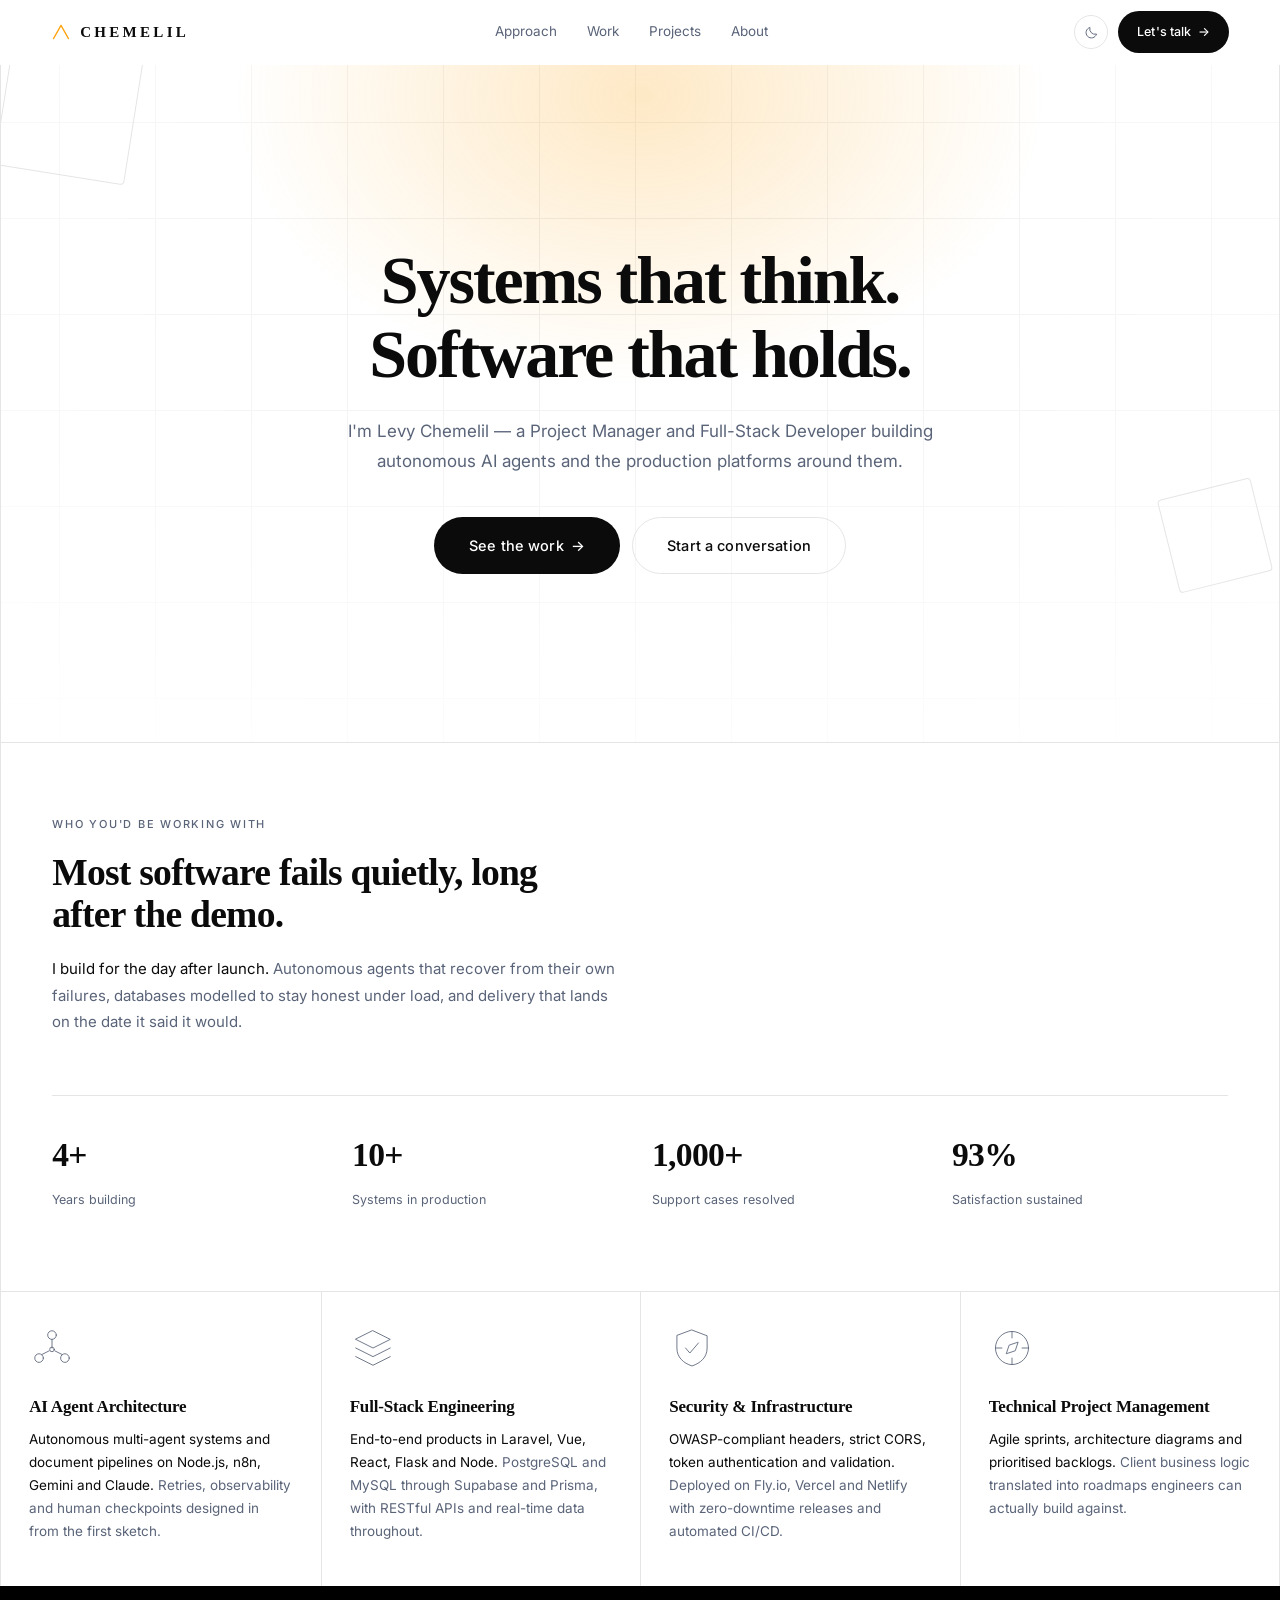
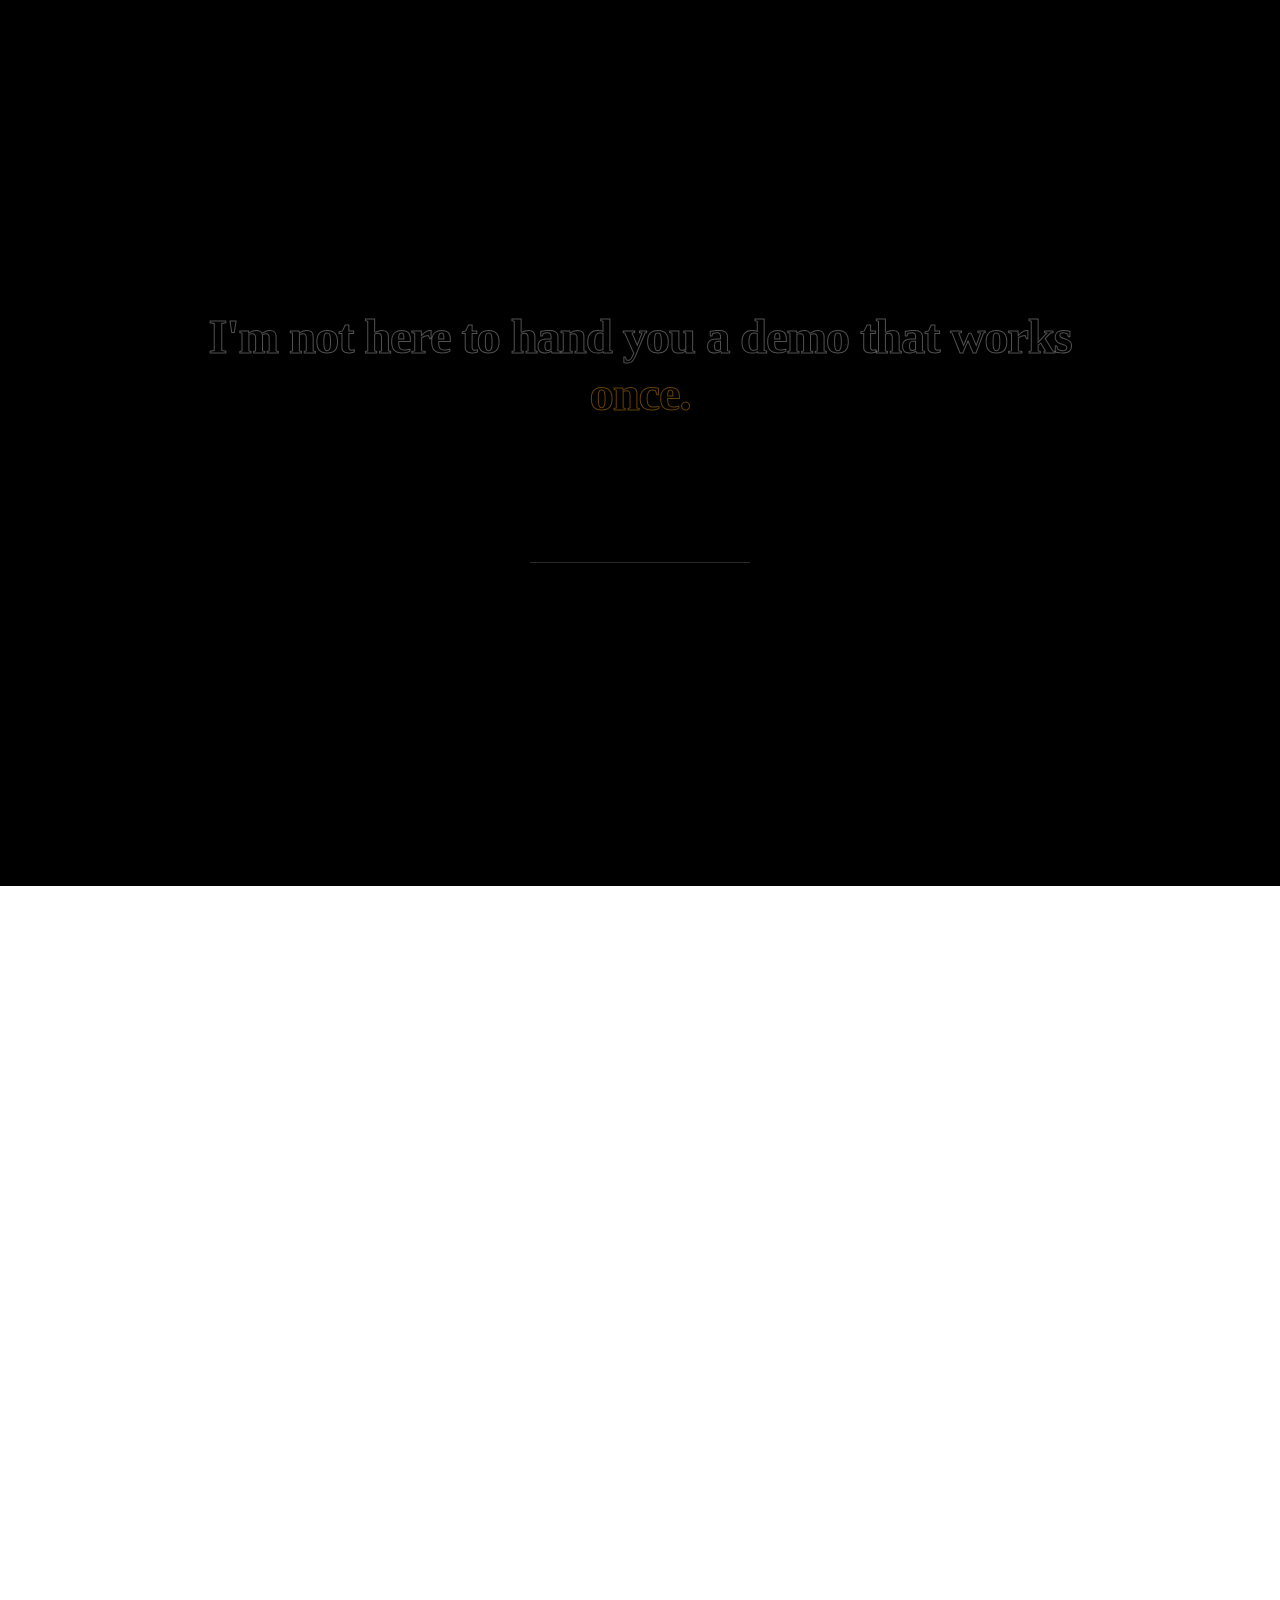
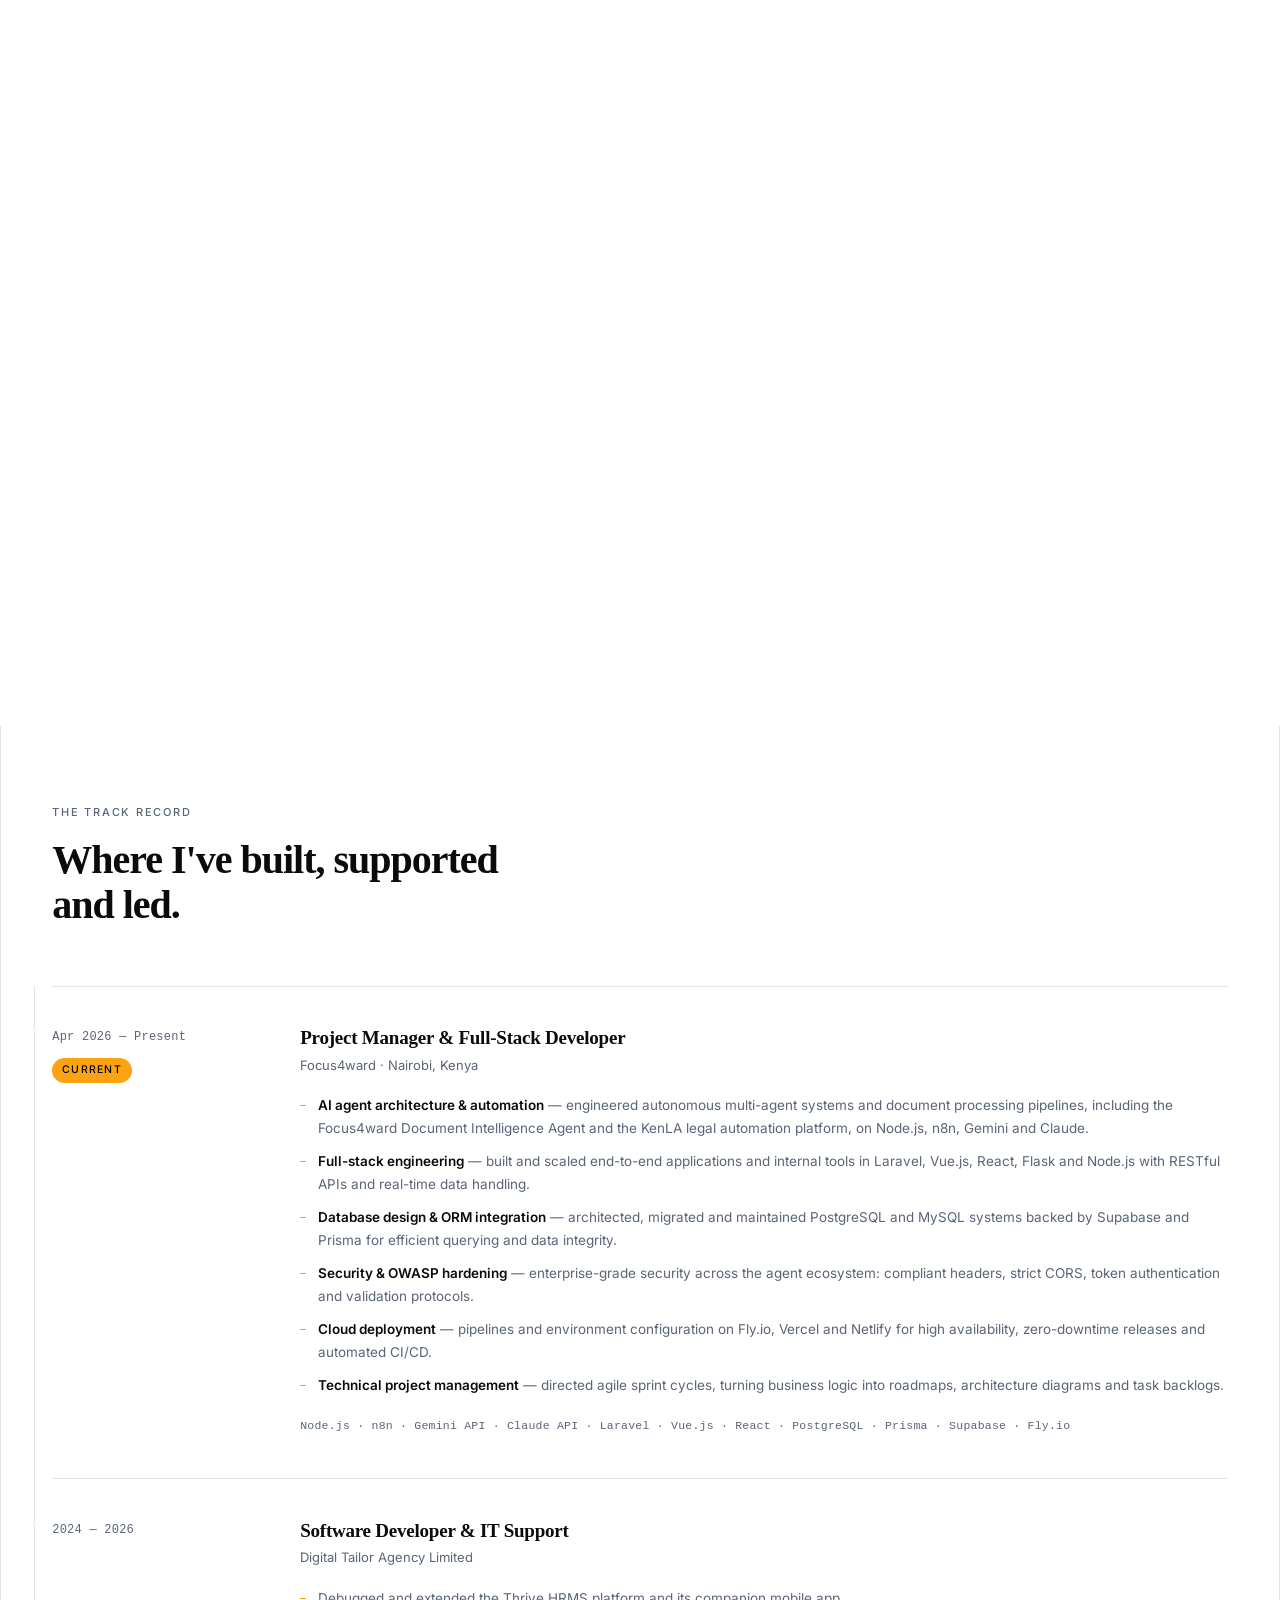
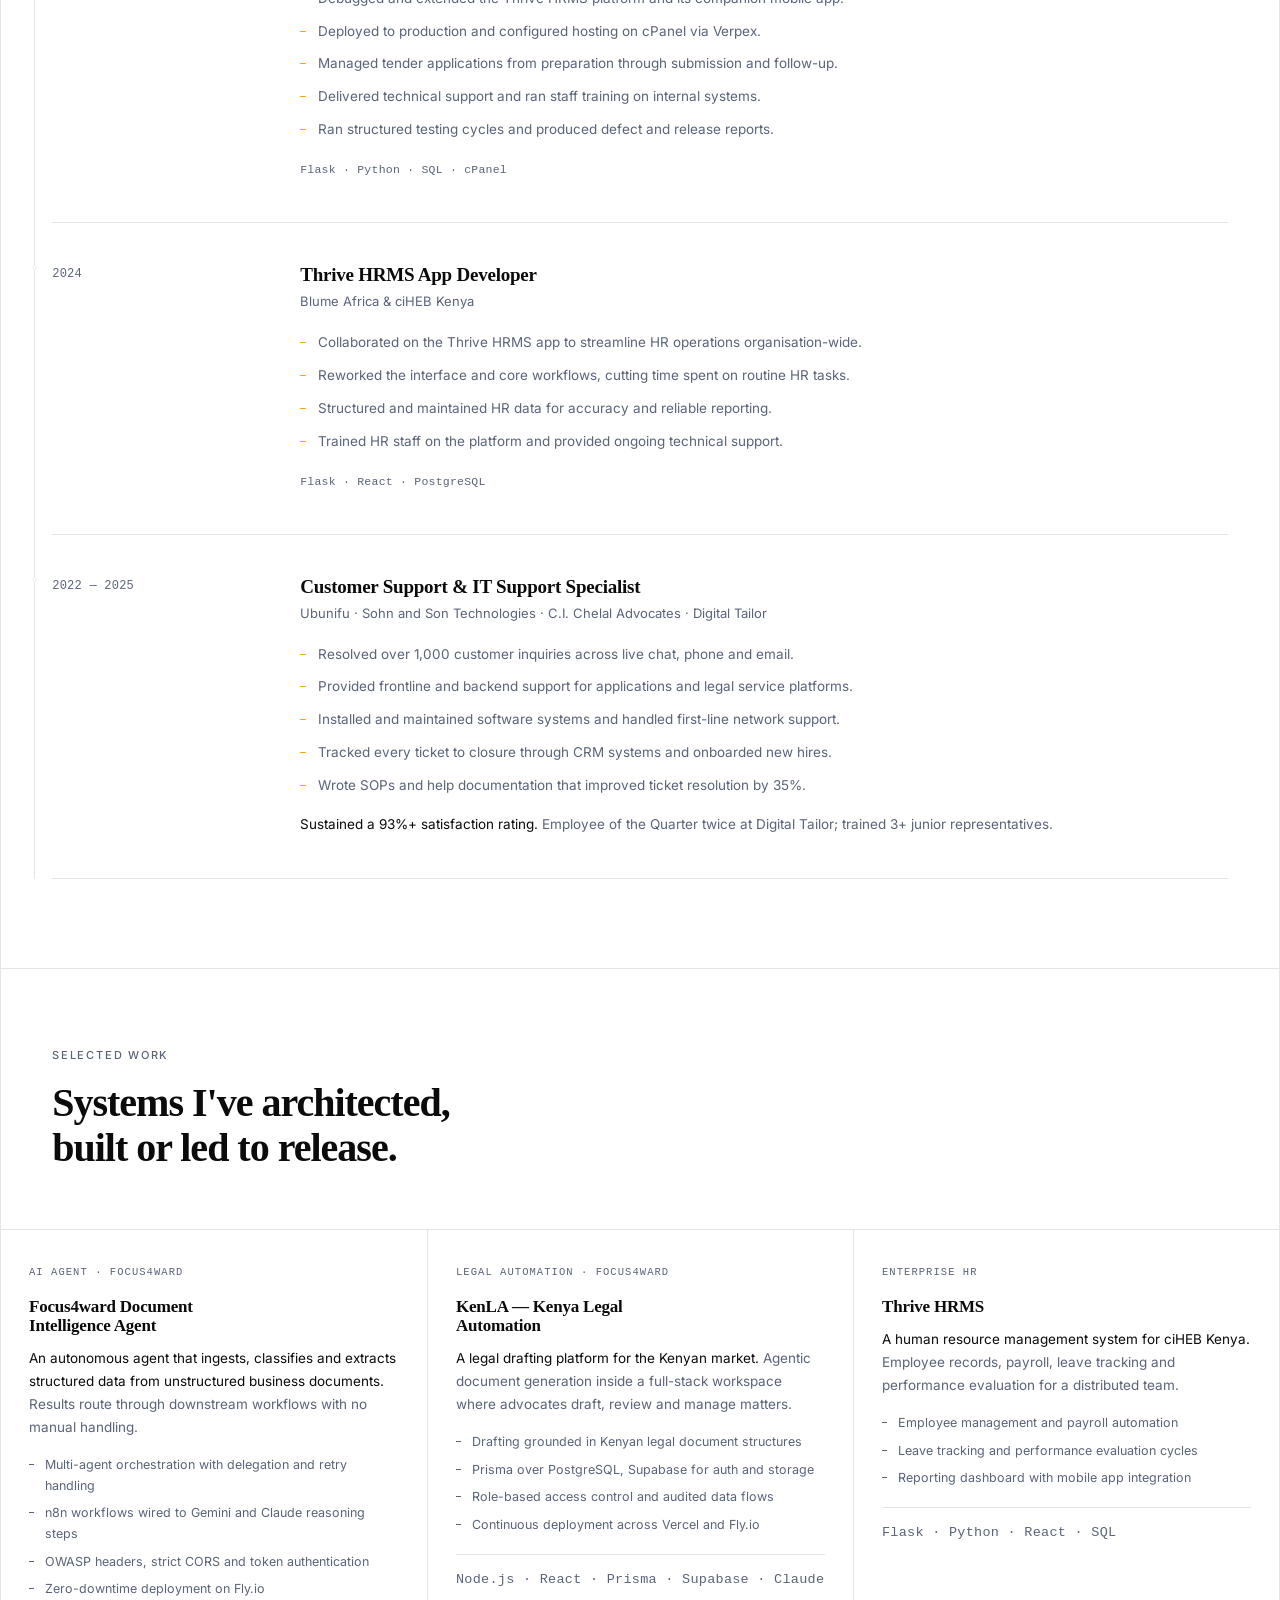
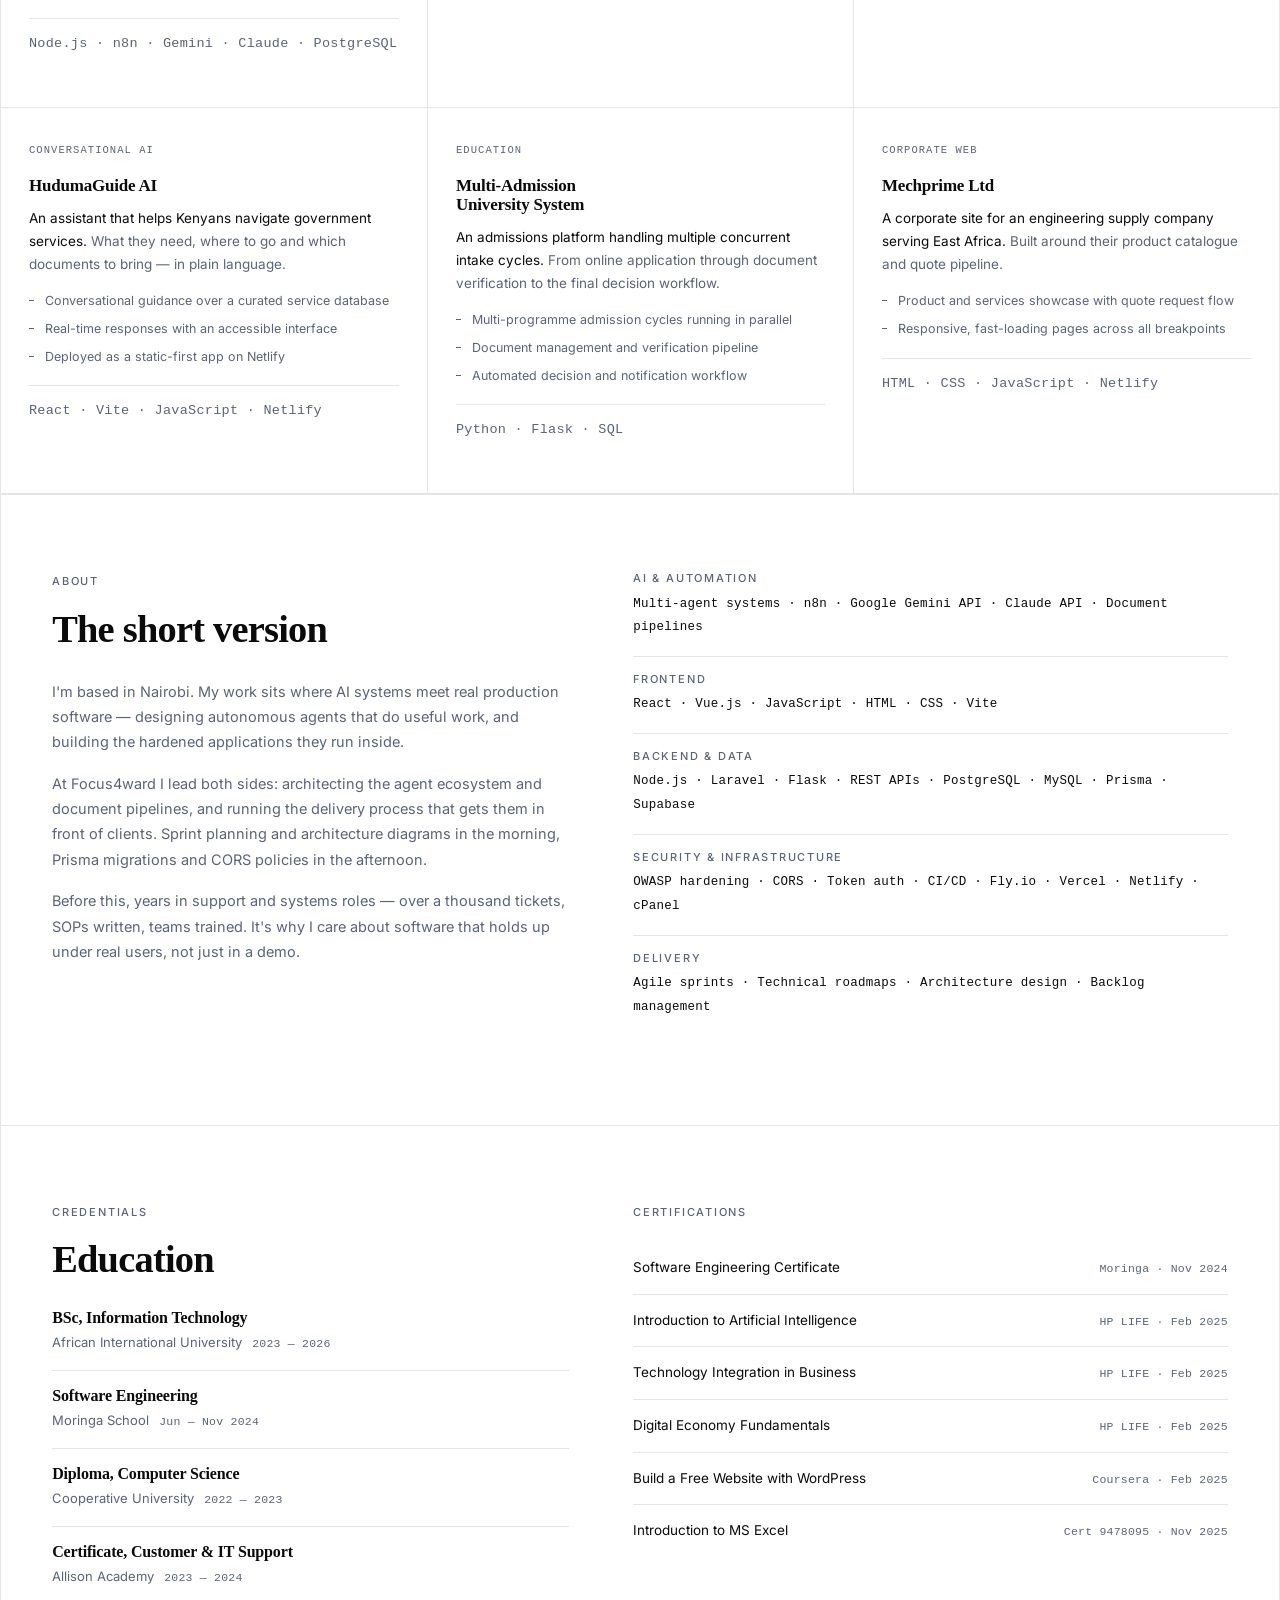
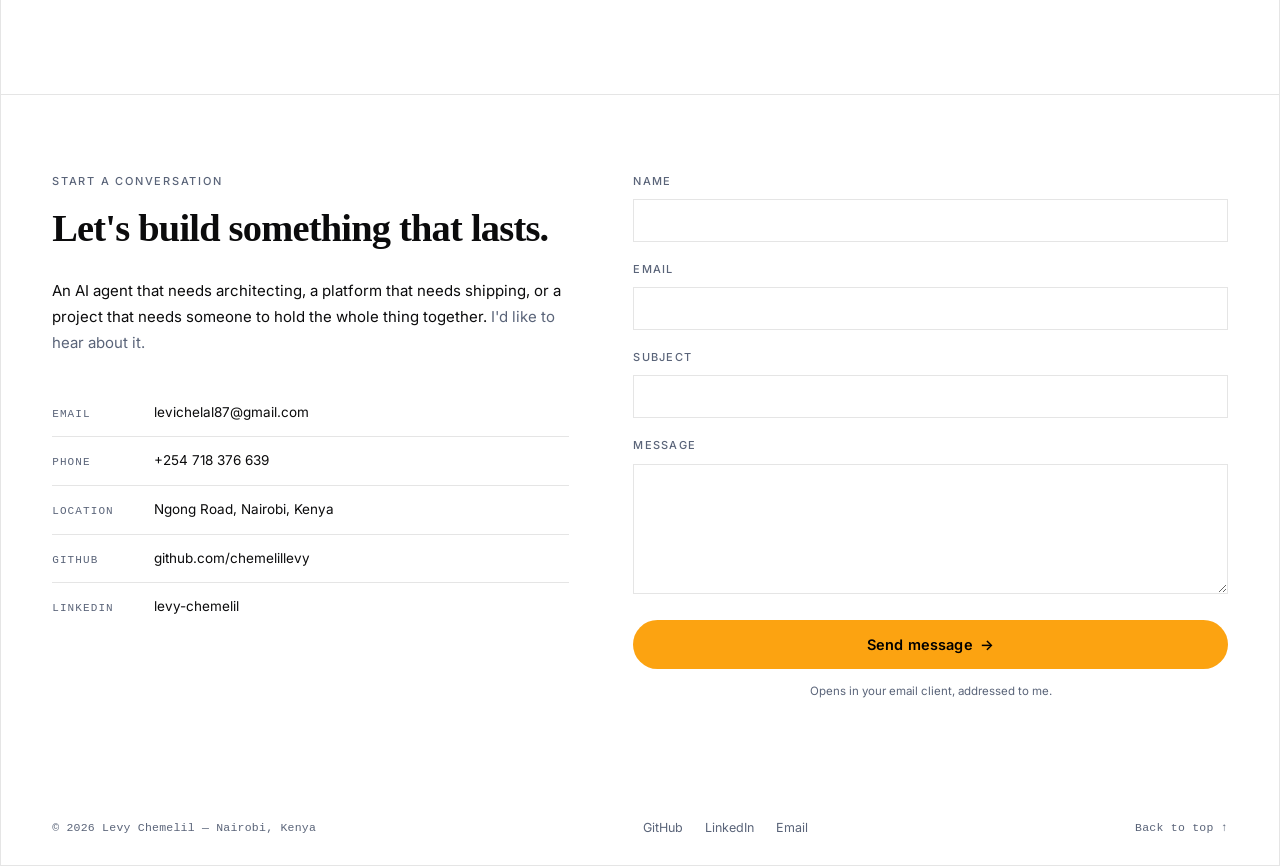
==== commit 2688fdfe: "Update" ====
--- a/index.html
+++ b/index.html
@@ -52,7 +52,7 @@
                     </svg>
                 </button>
 
-                <a href="#contact" class="btn btn--dark btn--sm header__cta">
+                <a href="#contact" class="btn btn--dark btn--sm header__cta magnetic">
                     Let's talk <span aria-hidden="true">&rarr;</span>
                 </a>
 
@@ -67,34 +67,47 @@
     <main id="main" class="frame">
         <!-- ============================ HERO ============================ -->
         <section id="home" class="hero">
+            <!-- Depth layers. data-parallax is the fraction of scroll distance each
+                 layer travels: everything here stays under 0.45 so the backdrop
+                 always trails the foreground copy, which sits at 1. -->
+            <div class="hero__bg" aria-hidden="true">
+                <span class="hero__grid"  data-parallax="0.20"></span>
+                <span class="hero__glow"  data-parallax="0.38"></span>
+                <span class="hero__chip hero__chip--a" data-parallax="0.28"></span>
+                <span class="hero__chip hero__chip--b" data-parallax="0.44"></span>
+            </div>
+
             <div class="hero__inner">
-                <h1 class="hero__title">Systems that think.<br>Software that holds.</h1>
-                <p class="hero__sub">
+                <h1 class="hero__title">
+                    <span class="clip-reveal">Systems that think.</span>
+                    <span class="clip-reveal" data-reveal-delay="150">Software that holds.</span>
+                </h1>
+                <p class="hero__sub reveal" data-reveal-delay="320">
                     I'm Levy Chemelil — a Project Manager and Full-Stack Developer building
                     autonomous AI agents and the production platforms around them.
                 </p>
-                <div class="hero__cta">
-                    <a href="#projects" class="btn btn--dark btn--lg">
+                <div class="hero__cta" data-stagger="90" data-stagger-base="440">
+                    <a href="#projects" class="btn btn--dark btn--lg magnetic">
                         See the work <span aria-hidden="true">&rarr;</span>
                     </a>
-                    <a href="#contact" class="btn btn--ghost btn--lg">Start a conversation</a>
+                    <a href="#contact" class="btn btn--ghost btn--lg magnetic">Start a conversation</a>
                 </div>
             </div>
         </section>
 
         <!-- ============================ INTRO ============================ -->
         <section class="intro">
-            <p class="eyebrow">Who you'd be working with</p>
+            <p class="eyebrow reveal">Who you'd be working with</p>
             <h2 class="intro__title">
-                Most software fails quietly, long after the demo.
+                <span class="clip-reveal">Most software fails quietly, long after the demo.</span>
             </h2>
-            <p class="intro__lede">
+            <p class="intro__lede reveal" data-reveal-delay="140">
                 I build for the day after launch. <span class="tint">Autonomous agents that recover
                 from their own failures, databases modelled to stay honest under load, and delivery
                 that lands on the date it said it would.</span>
             </p>
 
-            <ul class="stats" aria-label="At a glance">
+            <ul class="stats" data-stagger="90" aria-label="At a glance">
                 <li><span class="stats__n">4+</span><span class="stats__l">Years building</span></li>
                 <li><span class="stats__n">10+</span><span class="stats__l">Systems in production</span></li>
                 <li><span class="stats__n">1,000+</span><span class="stats__l">Support cases resolved</span></li>
@@ -103,15 +116,17 @@
         </section>
 
         <!-- ============================ PILLARS ============================ -->
-        <section id="approach" class="pillars" aria-label="What I build">
+        <section id="approach" class="pillars" data-stagger="85" aria-label="What I build">
             <article class="pillar reveal">
-                <svg class="pillar__icon" viewBox="0 0 64 64" aria-hidden="true">
-                    <circle cx="32" cy="14" r="6"/>
-                    <circle cx="14" cy="46" r="6"/>
-                    <circle cx="50" cy="46" r="6"/>
-                    <path d="M32 20v12M28 36 18 41M36 36l10 5"/>
-                    <circle cx="32" cy="34" r="3.2"/>
-                </svg>
+                <span class="media pillar__media">
+                    <svg class="pillar__icon media__inner" viewBox="0 0 64 64" aria-hidden="true">
+                        <circle cx="32" cy="14" r="6"/>
+                        <circle cx="14" cy="46" r="6"/>
+                        <circle cx="50" cy="46" r="6"/>
+                        <path d="M32 20v12M28 36 18 41M36 36l10 5"/>
+                        <circle cx="32" cy="34" r="3.2"/>
+                    </svg>
+                </span>
                 <h3>AI Agent Architecture</h3>
                 <p>
                     Autonomous multi-agent systems and document pipelines on Node.js, n8n, Gemini
@@ -121,11 +136,13 @@
             </article>
 
             <article class="pillar reveal">
-                <svg class="pillar__icon" viewBox="0 0 64 64" aria-hidden="true">
-                    <path d="M32 8 56 20 32 32 8 20Z"/>
-                    <path d="M8 32l24 12 24-12"/>
-                    <path d="M8 44l24 12 24-12"/>
-                </svg>
+                <span class="media pillar__media">
+                    <svg class="pillar__icon media__inner" viewBox="0 0 64 64" aria-hidden="true">
+                        <path d="M32 8 56 20 32 32 8 20Z"/>
+                        <path d="M8 32l24 12 24-12"/>
+                        <path d="M8 44l24 12 24-12"/>
+                    </svg>
+                </span>
                 <h3>Full-Stack Engineering</h3>
                 <p>
                     End-to-end products in Laravel, Vue, React, Flask and Node.
@@ -135,10 +152,12 @@
             </article>
 
             <article class="pillar reveal">
-                <svg class="pillar__icon" viewBox="0 0 64 64" aria-hidden="true">
-                    <path d="M32 7 53 15v17c0 13-9 21-21 25-12-4-21-12-21-25V15Z"/>
-                    <path d="M23 32l6 7 12-14"/>
-                </svg>
+                <span class="media pillar__media">
+                    <svg class="pillar__icon media__inner" viewBox="0 0 64 64" aria-hidden="true">
+                        <path d="M32 7 53 15v17c0 13-9 21-21 25-12-4-21-12-21-25V15Z"/>
+                        <path d="M23 32l6 7 12-14"/>
+                    </svg>
+                </span>
                 <h3>Security &amp; Infrastructure</h3>
                 <p>
                     OWASP-compliant headers, strict CORS, token authentication and validation.
@@ -148,11 +167,13 @@
             </article>
 
             <article class="pillar reveal">
-                <svg class="pillar__icon" viewBox="0 0 64 64" aria-hidden="true">
-                    <circle cx="32" cy="32" r="23"/>
-                    <path d="M32 9v9M32 46v9M9 32h9M46 32h9"/>
-                    <path d="M40 24 28 28l-4 12 12-4Z"/>
-                </svg>
+                <span class="media pillar__media">
+                    <svg class="pillar__icon media__inner" viewBox="0 0 64 64" aria-hidden="true">
+                        <circle cx="32" cy="32" r="23"/>
+                        <path d="M32 9v9M32 46v9M9 32h9M46 32h9"/>
+                        <path d="M40 24 28 28l-4 12 12-4Z"/>
+                    </svg>
+                </span>
                 <h3>Technical Project Management</h3>
                 <p>
                     Agile sprints, architecture diagrams and prioritised backlogs.
@@ -163,26 +184,36 @@
         </section>
     </main>
 
-    <!-- ============================ STATEMENT ============================ -->
-    <section class="statement">
-        <div class="statement__inner">
-            <h2>I'm not here to hand you a demo that works once.</h2>
-            <p>
-                I'm here to architect systems that keep running after I leave the room — under real
-                load, real users and real deadlines.
-            </p>
-        </div>
-    </section>
+    <!-- ====================== STATEMENT — pinned scrub ====================== -->
+    <!-- The track is taller than the viewport and the panel sticks inside it, so
+         the section holds still while its words fill from outline to solid, then
+         releases back into normal page flow. -->
+    <div class="pin-track" data-pin>
+        <section class="statement pin-panel">
+            <div class="statement__inner">
+                <h2 class="statement__head"><span class="fill-word">I'm</span> <span class="fill-word">not</span> <span class="fill-word">here</span> <span class="fill-word">to</span> <span class="fill-word">hand</span> <span class="fill-word">you</span> <span class="fill-word">a</span> <span class="fill-word">demo</span> <span class="fill-word">that</span> <span class="fill-word">works</span> <span class="fill-word fill-word--accent">once.</span></h2>
+                <p class="statement__sub">
+                    I'm here to architect systems that keep running after I leave the room — under real
+                    load, real users and real deadlines.
+                </p>
+                <span class="pin-meter" aria-hidden="true"><i></i></span>
+            </div>
+        </section>
+    </div>
 
     <div class="frame">
         <!-- ============================ EXPERIENCE ============================ -->
         <section id="work" class="section">
             <div class="section__head">
-                <p class="eyebrow">The track record</p>
-                <h2 class="section__title">Where I've built, supported and led.</h2>
-            </div>
-
-            <ol class="roles">
+                <p class="eyebrow reveal">The track record</p>
+                <h2 class="section__title"><span class="clip-reveal">Where I've built, supported and led.</span></h2>
+            </div>
+
+            <!-- The rail's fill is scrubbed linearly against this container's own
+                 viewport progress; each role marker lights as the fill passes it. -->
+            <div class="roles-wrap" data-scrub="roles">
+                <span class="roles-rail" aria-hidden="true"><i></i></span>
+                <ol class="roles" data-stagger="90">
                 <li class="role role--current reveal">
                     <div class="role__meta">
                         <span class="role__date mono">Apr 2026 — Present</span>
@@ -286,17 +317,18 @@
                         </p>
                     </div>
                 </li>
-            </ol>
+                </ol>
+            </div>
         </section>
 
         <!-- ============================ PROJECTS ============================ -->
         <section id="projects" class="section section--flush">
             <div class="section__head">
-                <p class="eyebrow">Selected work</p>
-                <h2 class="section__title">Systems I've architected, built or led to release.</h2>
-            </div>
-
-            <div class="cards">
+                <p class="eyebrow reveal">Selected work</p>
+                <h2 class="section__title"><span class="clip-reveal">Systems I've architected, built or led to release.</span></h2>
+            </div>
+
+            <div class="cards" data-stagger="85">
                 <article class="card reveal">
                     <span class="card__tag mono">AI Agent · Focus4ward</span>
                     <h3>Focus4ward Document Intelligence Agent</h3>
@@ -399,9 +431,9 @@
         <!-- ============================ ABOUT ============================ -->
         <section id="about" class="split">
             <div class="split__left">
-                <p class="eyebrow">About</p>
-                <h2 class="split__title">The short version</h2>
-                <div class="prose">
+                <p class="eyebrow reveal">About</p>
+                <h2 class="split__title"><span class="clip-reveal">The short version</span></h2>
+                <div class="prose" data-stagger="80">
                     <p>
                         I'm based in Nairobi. My work sits where AI systems meet real production
                         software — designing autonomous agents that do useful work, and building
@@ -421,7 +453,7 @@
                 </div>
             </div>
 
-            <div class="split__right">
+            <div class="split__right" data-stagger="80">
                 <div class="stack-group">
                     <h3>AI &amp; Automation</h3>
                     <p class="mono">Multi-agent systems · n8n · Google Gemini API · Claude API · Document pipelines</p>
@@ -448,9 +480,9 @@
         <!-- ============================ CREDENTIALS ============================ -->
         <section class="split split--alt">
             <div class="split__left">
-                <p class="eyebrow">Credentials</p>
-                <h2 class="split__title">Education</h2>
-                <ul class="edu">
+                <p class="eyebrow reveal">Credentials</p>
+                <h2 class="split__title"><span class="clip-reveal">Education</span></h2>
+                <ul class="edu" data-stagger="80">
                     <li>
                         <h3>BSc, Information Technology</h3>
                         <p>African International University <span class="mono tint">2023 — 2026</span></p>
@@ -471,8 +503,8 @@
             </div>
 
             <div class="split__right">
-                <p class="eyebrow">Certifications</p>
-                <ul class="certs">
+                <p class="eyebrow reveal">Certifications</p>
+                <ul class="certs" data-stagger="70">
                     <li><span>Software Engineering Certificate</span><span class="mono tint">Moringa · Nov 2024</span></li>
                     <li><span>Introduction to Artificial Intelligence</span><span class="mono tint">HP LIFE · Feb 2025</span></li>
                     <li><span>Technology Integration in Business</span><span class="mono tint">HP LIFE · Feb 2025</span></li>
@@ -486,15 +518,15 @@
         <!-- ============================ CONTACT ============================ -->
         <section id="contact" class="split split--contact">
             <div class="split__left">
-                <p class="eyebrow">Start a conversation</p>
-                <h2 class="split__title">Let's build something that lasts.</h2>
-                <p class="prose">
+                <p class="eyebrow reveal">Start a conversation</p>
+                <h2 class="split__title"><span class="clip-reveal">Let's build something that lasts.</span></h2>
+                <p class="prose reveal" data-reveal-delay="120">
                     An AI agent that needs architecting, a platform that needs shipping, or a
                     project that needs someone to hold the whole thing together.
                     <span class="tint">I'd like to hear about it.</span>
                 </p>
 
-                <ul class="contact-list">
+                <ul class="contact-list" data-stagger="70">
                     <li><span class="mono tint">Email</span><a href="mailto:levichelal87@gmail.com">levichelal87@gmail.com</a></li>
                     <li><span class="mono tint">Phone</span><a href="tel:+254718376639">+254 718 376 639</a></li>
                     <li><span class="mono tint">Location</span><span>Ngong Road, Nairobi, Kenya</span></li>
@@ -523,7 +555,7 @@
                         <label for="message">Message</label>
                         <textarea id="message" name="message" rows="5" required></textarea>
                     </div>
-                    <button type="submit" class="btn btn--amber btn--lg btn--block">
+                    <button type="submit" class="btn btn--amber btn--lg btn--block magnetic">
                         Send message <span aria-hidden="true">&rarr;</span>
                     </button>
                     <p class="field__note">Opens in your email client, addressed to me.</p>
@@ -536,11 +568,11 @@
         <div class="footer__inner">
             <p class="mono">&copy; <span id="year">2026</span> Levy Chemelil — Nairobi, Kenya</p>
             <nav class="footer__links" aria-label="Elsewhere">
-                <a href="https://github.com/chemelillevy" target="_blank" rel="noopener">GitHub</a>
-                <a href="https://www.linkedin.com/in/levy-chemelil-6717aa25a/" target="_blank" rel="noopener">LinkedIn</a>
-                <a href="mailto:levichelal87@gmail.com">Email</a>
+                <a href="https://github.com/chemelillevy" class="link-u" target="_blank" rel="noopener">GitHub</a>
+                <a href="https://www.linkedin.com/in/levy-chemelil-6717aa25a/" class="link-u" target="_blank" rel="noopener">LinkedIn</a>
+                <a href="mailto:levichelal87@gmail.com" class="link-u">Email</a>
             </nav>
-            <a href="#home" class="footer__top mono">Back to top &uarr;</a>
+            <a href="#home" class="footer__top link-u mono">Back to top <span class="link-u__arrow" aria-hidden="true">&uarr;</span></a>
         </div>
     </footer>
 
--- a/styles.css
+++ b/styles.css
@@ -27,6 +27,8 @@
     --frame: 1280px;
     --pad:   clamp(20px, 4vw, 56px);
     --ease:  cubic-bezier(.22, .61, .36, 1);
+    /* The entrance curve: fast out of the gate, long settle. */
+    --ease-out: cubic-bezier(.16, 1, .3, 1);
     --header-h: 64px;
 }
 
@@ -176,11 +178,11 @@
     position: relative;
 }
 
-.nav-link:hover { color: var(--ink); }
-
 .nav-link.active { color: var(--ink); }
 
-.nav-link.active::after {
+/* One underline serves both states: it grows from the left on hover and sits
+   open on the active link. */
+.nav-link::after {
     content: '';
     position: absolute;
     left: 0;
@@ -188,7 +190,13 @@
     bottom: -6px;
     height: 1px;
     background: var(--amber);
-}
+    transform: scaleX(0);
+    transform-origin: left center;
+    transition: transform .45s var(--ease-out);
+}
+
+.nav-link.active::after,
+.nav-link:focus-visible::after { transform: scaleX(1); }
 
 /* The header CTA already covers contact on desktop; the menu link is for mobile. */
 .nav-link--contact { display: none; }
@@ -212,8 +220,6 @@
     cursor: pointer;
     transition: color .4s var(--ease), border-color .4s var(--ease);
 }
-
-.icon-btn:hover { color: var(--ink); border-color: var(--ink); }
 
 .icon-btn svg { width: 15px; height: 15px; }
 
@@ -257,19 +263,11 @@
                 border-color .5s var(--ease);
 }
 
-.btn span { transition: transform .5s var(--ease); }
-.btn:hover span { transform: translateX(3px); }
+.btn span { display: inline-block; transition: transform .5s var(--ease-out); }
 
 .btn--dark  { background: var(--ink); color: var(--paper); }
-.btn--dark:hover { background: var(--navy); }
-
-[data-theme="dark"] .btn--dark:hover { background: #2A3355; color: #fff; }
-
 .btn--amber { background: var(--amber); color: var(--black); font-weight: 600; }
-.btn--amber:hover { background: var(--amber-deep); }
-
 .btn--ghost { background: transparent; color: var(--ink); border-color: var(--line); }
-.btn--ghost:hover { border-color: var(--ink); background: var(--ink); color: var(--paper); }
 
 .btn--sm  { padding: 9px 18px; font-size: 12.5px; }
 .btn--lg  { padding: 15px 34px; font-size: 14.5px; }
@@ -357,19 +355,22 @@
 
 .pillar:first-child { border-left: 0; }
 
+/* The well owns the box and the clipping; the icon inside is free to scale. */
+.pillar__media {
+    width: 46px;
+    height: 46px;
+    margin-bottom: 26px;
+}
+
 .pillar__icon {
     width: 46px;
     height: 46px;
-    margin-bottom: 26px;
     fill: none;
     stroke: var(--tint);
     stroke-width: 1.2;
     stroke-linecap: round;
     stroke-linejoin: round;
-    transition: stroke .5s var(--ease);
-}
-
-.pillar:hover .pillar__icon { stroke: var(--amber); }
+}
 
 .pillar h3 {
     font-size: 17px;
@@ -380,14 +381,22 @@
 .pillar p { font-size: 13.5px; line-height: 1.7; }
 
 /* ------------------------------------------------------------ Statement -- */
+/* Both themes run light type on a dark panel, so the foreground is a token —
+   the word fill and the progress meter both read it. */
 .statement {
+    --statement-fg:  #FFFFFF;
+    --statement-dim: rgba(229, 229, 229, .78);
+
     background: var(--black);
-    color: #fff;
+    color: var(--statement-fg);
     padding: clamp(110px, 17vw, 220px) var(--pad);
     text-align: center;
 }
 
 [data-theme="dark"] .statement {
+    --statement-fg:  var(--ink);
+    --statement-dim: var(--tint);
+
     background: var(--paper-2);
     border-top: 1px solid var(--line);
     border-bottom: 1px solid var(--line);
@@ -395,21 +404,18 @@
 
 .statement__inner { max-width: 900px; margin: 0 auto; }
 
-.statement h2 {
+.statement__head {
     font-size: clamp(1.9rem, 4.2vw, 3.05rem);
     line-height: 1.16;
     letter-spacing: -.025em;
 }
 
-.statement p {
+.statement__sub {
     margin-top: 24px;
     font-size: clamp(14.5px, 1.6vw, 17px);
-    color: rgba(229, 229, 229, .78);
+    color: var(--statement-dim);
     line-height: 1.75;
 }
-
-[data-theme="dark"] .statement h2 { color: var(--ink); }
-[data-theme="dark"] .statement p  { color: var(--tint); }
 
 /* -------------------------------------------------------------- Section -- */
 .section { padding: clamp(52px, 6vw, 80px) var(--pad) clamp(60px, 7vw, 90px); }
@@ -428,6 +434,7 @@
 
 /* ---------------------------------------------------------------- Roles -- */
 .role {
+    position: relative;
     display: grid;
     grid-template-columns: 200px 1fr;
     gap: clamp(20px, 4vw, 48px);
@@ -513,8 +520,6 @@
 }
 
 .card:nth-child(3n + 1) { border-left: 0; }
-
-.card:hover { background: var(--paper-2); }
 
 .card__tag {
     display: block;
@@ -636,8 +641,7 @@
 
 .contact-list li:first-child { border-top: 0; }
 .contact-list .mono { font-size: 11px; letter-spacing: .1em; text-transform: uppercase; }
-.contact-list a { transition: color .4s var(--ease); }
-.contact-list a:hover { color: var(--amber); }
+.contact-list a { transition: color .4s var(--ease-out); }
 
 .field { margin-bottom: 18px; }
 
@@ -714,18 +718,297 @@
 }
 
 .footer__links { display: flex; gap: 22px; }
-.footer__links a { font-family: var(--font-ui); font-size: 12.5px; transition: color .4s var(--ease); }
-.footer__links a:hover { color: var(--amber); }
-.footer__top:hover { color: var(--amber); }
-
-/* ----------------------------------------------------------- Animations -- */
-.reveal {
+.footer__links a { font-family: var(--font-ui); font-size: 12.5px; }
+
+/* ============================================================== MOTION ==
+   Scroll storytelling, entrance reveals and cursor feedback.
+
+   Every state that starts an element hidden is scoped to `.motion-on`, which
+   script.js puts on <html> only once it has confirmed motion is allowed. With
+   JavaScript off, or with prefers-reduced-motion set, none of it applies and
+   the page renders in its finished state — nothing is ever stranded invisible.
+   ====================================================================== */
+
+/* ------------------------------------------------- Entrance: fade + lift -- */
+.motion-on .reveal {
     opacity: 0;
-    transform: translateY(14px);
-    transition: opacity .7s var(--ease), transform .7s var(--ease);
-}
-
-.reveal.is-visible { opacity: 1; transform: none; }
+    transform: translate3d(0, 24px, 0);
+    transition: opacity .6s var(--ease-out), transform .6s var(--ease-out);
+    transition-delay: var(--d, 0ms);
+}
+
+.motion-on .reveal.is-visible { opacity: 1; transform: none; }
+
+/* --------------------------------------------- Entrance: clip-path wipe -- */
+/* The mask is opened vertically past the em box so descenders and accents are
+   never shaved; only the right edge does the uncovering. */
+.motion-on .clip-reveal {
+    display: block;
+    clip-path: inset(-.24em 100% -.20em 0);
+    transition: clip-path .7s var(--ease-out);
+    transition-delay: var(--d, 0ms);
+}
+
+.motion-on .clip-reveal.is-visible { clip-path: inset(-.24em 0% -.20em 0); }
+
+/* The hero title used to be two lines split by a <br>; the spans replace it. */
+.hero__title .clip-reveal { display: block; }
+
+/* ------------------------------------------------------- Hero depth bed -- */
+.hero { position: relative; overflow: clip; }
+
+@supports not (overflow: clip) {
+    .hero { overflow: hidden; }
+}
+
+.hero__bg {
+    position: absolute;
+    inset: -18% -3% -28%;
+    z-index: 0;
+    overflow: hidden;
+    pointer-events: none;
+}
+
+.hero__inner { position: relative; z-index: 1; }
+
+.hero__bg > * {
+    position: absolute;
+    display: block;
+}
+
+/* The page's own hairline grid, echoed faintly and faded out at the edges. */
+.hero__grid {
+    inset: 0;
+    background-image:
+        linear-gradient(to right,  var(--line-soft) 1px, transparent 1px),
+        linear-gradient(to bottom, var(--line-soft) 1px, transparent 1px);
+    background-size: 96px 96px;
+    -webkit-mask-image: radial-gradient(118% 88% at 50% 32%, #000 6%, transparent 70%);
+            mask-image: radial-gradient(118% 88% at 50% 32%, #000 6%, transparent 70%);
+}
+
+/* Full-bleed so the warm centre needs no centring transform of its own — the
+   parallax loop owns `transform` on every layer here. */
+.hero__glow {
+    inset: -8% 0 0;
+    background: radial-gradient(44% 40% at 50% 24%,
+                color-mix(in srgb, var(--amber) 24%, transparent) 0%,
+                transparent 68%);
+}
+
+.hero__chip { width: 132px; height: 132px; }
+
+/* Rotation lives on the child so the parallax translate stays on a square
+   axis — rotating the translated element would drag it sideways. */
+.hero__chip::before {
+    content: '';
+    position: absolute;
+    inset: 0;
+    border: 1px solid var(--line);
+    border-radius: 4px;
+}
+
+.hero__chip--a { top: 12%;  left: 3%; }
+.hero__chip--a::before { transform: rotate(9deg); }
+
+.hero__chip--b { top: 58%; right: 4%; width: 96px; height: 96px; }
+.hero__chip--b::before { transform: rotate(-14deg); }
+
+/* -------------------------------------------- Scrub: the roles timeline -- */
+.roles-wrap { position: relative; }
+
+.roles-rail {
+    display: none;
+    position: absolute;
+    left: -18px;
+    top: 0;
+    bottom: 0;
+    width: 1px;
+    background: var(--line);
+}
+
+.motion-on .roles-rail { display: block; }
+
+/* --p is written straight from the container's viewport progress, so the fill
+   is a linear function of scroll and nothing else. */
+.roles-rail i {
+    display: block;
+    height: 100%;
+    background: var(--amber);
+    transform: scaleY(var(--p, 0));
+    transform-origin: top center;
+}
+
+.motion-on .role::before {
+    content: '';
+    position: absolute;
+    left: -21px;
+    top: clamp(30px, 3.2vw, 44px);
+    width: 7px;
+    height: 7px;
+    border-radius: 50%;
+    border: 1px solid var(--line);
+    background: var(--paper);
+    transform: scale(.6);
+    transition: transform .45s var(--ease-out),
+                background-color .45s var(--ease-out),
+                border-color .45s var(--ease-out);
+}
+
+.motion-on .role.is-passed::before {
+    background: var(--amber);
+    border-color: var(--amber);
+    transform: scale(1);
+}
+
+/* ------------------------------------- Pin & transform: outline to fill -- */
+.pin-track { position: relative; }
+
+/* Taller than the viewport, so the sticky panel has room to hold while the
+   words fill, then releases back into normal flow at the track's end. */
+.motion-on .pin-track { height: 260vh; }
+
+.motion-on .pin-panel {
+    position: sticky;
+    top: 0;
+    min-height: 100vh;
+    min-height: 100svh;
+    display: grid;
+    align-content: center;
+    padding-top: 0;
+    padding-bottom: 0;
+}
+
+.fill-word { display: inline-block; }
+
+/* Outline state is a hairline stroke over transparent glyphs; the fill is a
+   background clipped to the text, widened from 0 to 100% by --fill. Guarded,
+   because without text-stroke the transparent colour would erase the words. */
+@supports (-webkit-text-stroke: 1px currentColor) {
+    .motion-on .fill-word {
+        color: transparent;
+        -webkit-text-stroke: 1px color-mix(in srgb, var(--statement-fg) 32%, transparent);
+        background-image: linear-gradient(90deg, var(--statement-fg) 0 100%);
+        background-repeat: no-repeat;
+        background-size: calc(var(--fill, 1) * 100%) 100%;
+        -webkit-background-clip: text;
+                background-clip: text;
+    }
+
+    .motion-on .fill-word--accent {
+        -webkit-text-stroke-color: color-mix(in srgb, var(--amber) 40%, transparent);
+        background-image: linear-gradient(90deg, var(--amber) 0 100%);
+    }
+}
+
+.motion-on .statement__sub { opacity: 0; }
+
+.pin-meter {
+    display: none;
+    width: min(220px, 44%);
+    height: 1px;
+    margin: clamp(34px, 5vw, 56px) auto 0;
+    background: color-mix(in srgb, var(--statement-fg) 16%, transparent);
+    overflow: hidden;
+}
+
+.motion-on .pin-meter { display: block; }
+
+.pin-meter i {
+    display: block;
+    height: 100%;
+    background: var(--amber);
+    transform: scaleX(var(--p, 0));
+    transform-origin: left center;
+}
+
+/* ------------------------------------------- Inner zoom, no layout shift -- */
+/* Drop an <img class="media__inner"> inside .media and it inherits the effect:
+   the frame clips, the image scales, the surrounding grid never moves. */
+.media {
+    display: block;
+    overflow: hidden;
+    position: relative;
+}
+
+.media__inner {
+    display: block;
+    width: 100%;
+    height: 100%;
+    object-fit: cover;
+    transform: scale(1);
+    transition: transform .5s var(--ease-out), stroke .5s var(--ease-out);
+}
+
+/* ------------------------------------------------------ Magnetic buttons -- */
+.magnetic { will-change: auto; }
+.magnetic.is-pulled { will-change: transform; }
+
+/* ------------------------------------------- Link underline + arrow shift -- */
+.link-u,
+.contact-list a {
+    position: relative;
+    transition: color .4s var(--ease-out);
+}
+
+.link-u::after,
+.contact-list a::after {
+    content: '';
+    position: absolute;
+    left: 0;
+    right: 0;
+    bottom: -3px;
+    height: 1px;
+    background: currentColor;
+    transform: scaleX(0);
+    transform-origin: left center;
+    transition: transform .45s var(--ease-out);
+}
+
+.link-u:focus-visible::after,
+.contact-list a:focus-visible::after { transform: scaleX(1); }
+
+.link-u__arrow {
+    display: inline-block;
+    transition: transform .45s var(--ease-out);
+}
+
+/* =========================================== Hover-capable pointers only ==
+   Everything tactile lives behind this query. Touch screens report
+   `hover: none`, where a :hover style would otherwise stick after a tap and
+   the magnetic loop would have no pointer to track.
+   ====================================================================== */
+@media (hover: hover) and (pointer: fine) {
+    .nav-link:hover { color: var(--ink); }
+    .nav-link:hover::after { transform: scaleX(1); }
+
+    .icon-btn:hover { color: var(--ink); border-color: var(--ink); }
+
+    .btn:hover span { transform: translateX(4px); }
+    .btn--dark:hover  { background: var(--navy); }
+    .btn--amber:hover { background: var(--amber-deep); }
+    .btn--ghost:hover { border-color: var(--ink); background: var(--ink); color: var(--paper); }
+
+    [data-theme="dark"] .btn--dark:hover { background: #2A3355; color: #fff; }
+
+    .card:hover { background: var(--paper-2); }
+
+    .pillar:hover .pillar__icon { stroke: var(--amber); }
+    .pillar:hover .media__inner,
+    .card:hover .media__inner,
+    .media:hover .media__inner { transform: scale(1.05); }
+
+    .link-u:hover,
+    .contact-list a:hover { color: var(--amber); }
+
+    .link-u:hover::after,
+    .contact-list a:hover::after { transform: scaleX(1); }
+
+    .link-u:hover .link-u__arrow { transform: translateX(4px); }
+
+    /* Back-to-top points up, so it should travel up. */
+    .footer__top:hover .link-u__arrow { transform: translateY(-4px); }
+}
 
 /* ----------------------------------------------------------- Responsive -- */
 @media (max-width: 1080px) {
@@ -743,6 +1026,13 @@
 }
 
 @media (max-width: 900px) {
+    /* The rail and its markers live in the section gutter; below this the
+       gutter is too narrow to hold them without crowding the copy. */
+    .motion-on .roles-rail,
+    .motion-on .role::before { display: none; }
+
+    .hero__chip { display: none; }
+
     .split { grid-template-columns: 1fr; }
 
     .stats { grid-template-columns: repeat(2, 1fr); gap: 28px 24px; }
@@ -795,6 +1085,9 @@
 }
 
 @media (max-width: 520px) {
+    /* Shorter track: less scroll to hold a phone-sized panel through. */
+    .motion-on .pin-track { height: 210vh; }
+
     .pillars { grid-template-columns: 1fr; }
     .pillar { border-left: 0; }
     .pillar:nth-child(n + 2) { border-top: 1px solid var(--line); }
@@ -803,23 +1096,66 @@
 }
 
 /* --------------------------------------------------------------- Motion -- */
+/* script.js never sets .motion-on when this matches, so the scroll-linked and
+   entrance states below are already inert. These rules are the belt-and-braces
+   pass for anything that slipped through — and for a mid-session change of the
+   OS setting, which the class alone would not catch. */
 @media (prefers-reduced-motion: reduce) {
     html { scroll-behavior: auto; }
 
     *, *::before, *::after {
         animation-duration: .01ms !important;
         transition-duration: .01ms !important;
+        scroll-behavior: auto !important;
     }
 
-    .reveal { opacity: 1; transform: none; }
+    .reveal,
+    .clip-reveal,
+    .statement__sub {
+        opacity: 1 !important;
+        transform: none !important;
+        clip-path: none !important;
+    }
+
+    .fill-word {
+        color: var(--statement-fg) !important;
+        -webkit-text-stroke: 0 !important;
+        background-image: none !important;
+    }
+
+    .pin-track  { height: auto !important; }
+    .pin-panel  { position: static !important; min-height: 0 !important;
+                  padding-top: clamp(110px, 17vw, 220px) !important;
+                  padding-bottom: clamp(110px, 17vw, 220px) !important; }
+    .pin-meter  { display: none !important; }
+    .hero__bg   { display: none; }
 }
 
 /* ---------------------------------------------------------------- Print -- */
 @media print {
-    .header, .footer__top, .split--contact .split__right { display: none; }
+    .header, .footer__top, .split--contact .split__right,
+    .hero__bg, .roles-rail, .pin-meter { display: none; }
+
     body { background: #fff; color: #000; }
     .frame { border: 0; }
+
     .statement { background: #fff; color: #000; }
-    .statement h2, .statement p { color: #000; }
-    .reveal { opacity: 1; transform: none; }
-}
+    .statement__head, .statement__sub { color: #000; opacity: 1; }
+
+    /* Clipped-to-text fill would print as nothing; force solid ink. */
+    .fill-word {
+        color: #000 !important;
+        -webkit-text-stroke: 0 !important;
+        background-image: none !important;
+    }
+
+    .pin-track { height: auto !important; }
+    .pin-panel { position: static !important; min-height: 0 !important; }
+    .role::before { display: none !important; }
+
+    .reveal, .clip-reveal {
+        opacity: 1 !important;
+        transform: none !important;
+        clip-path: none !important;
+    }
+}
